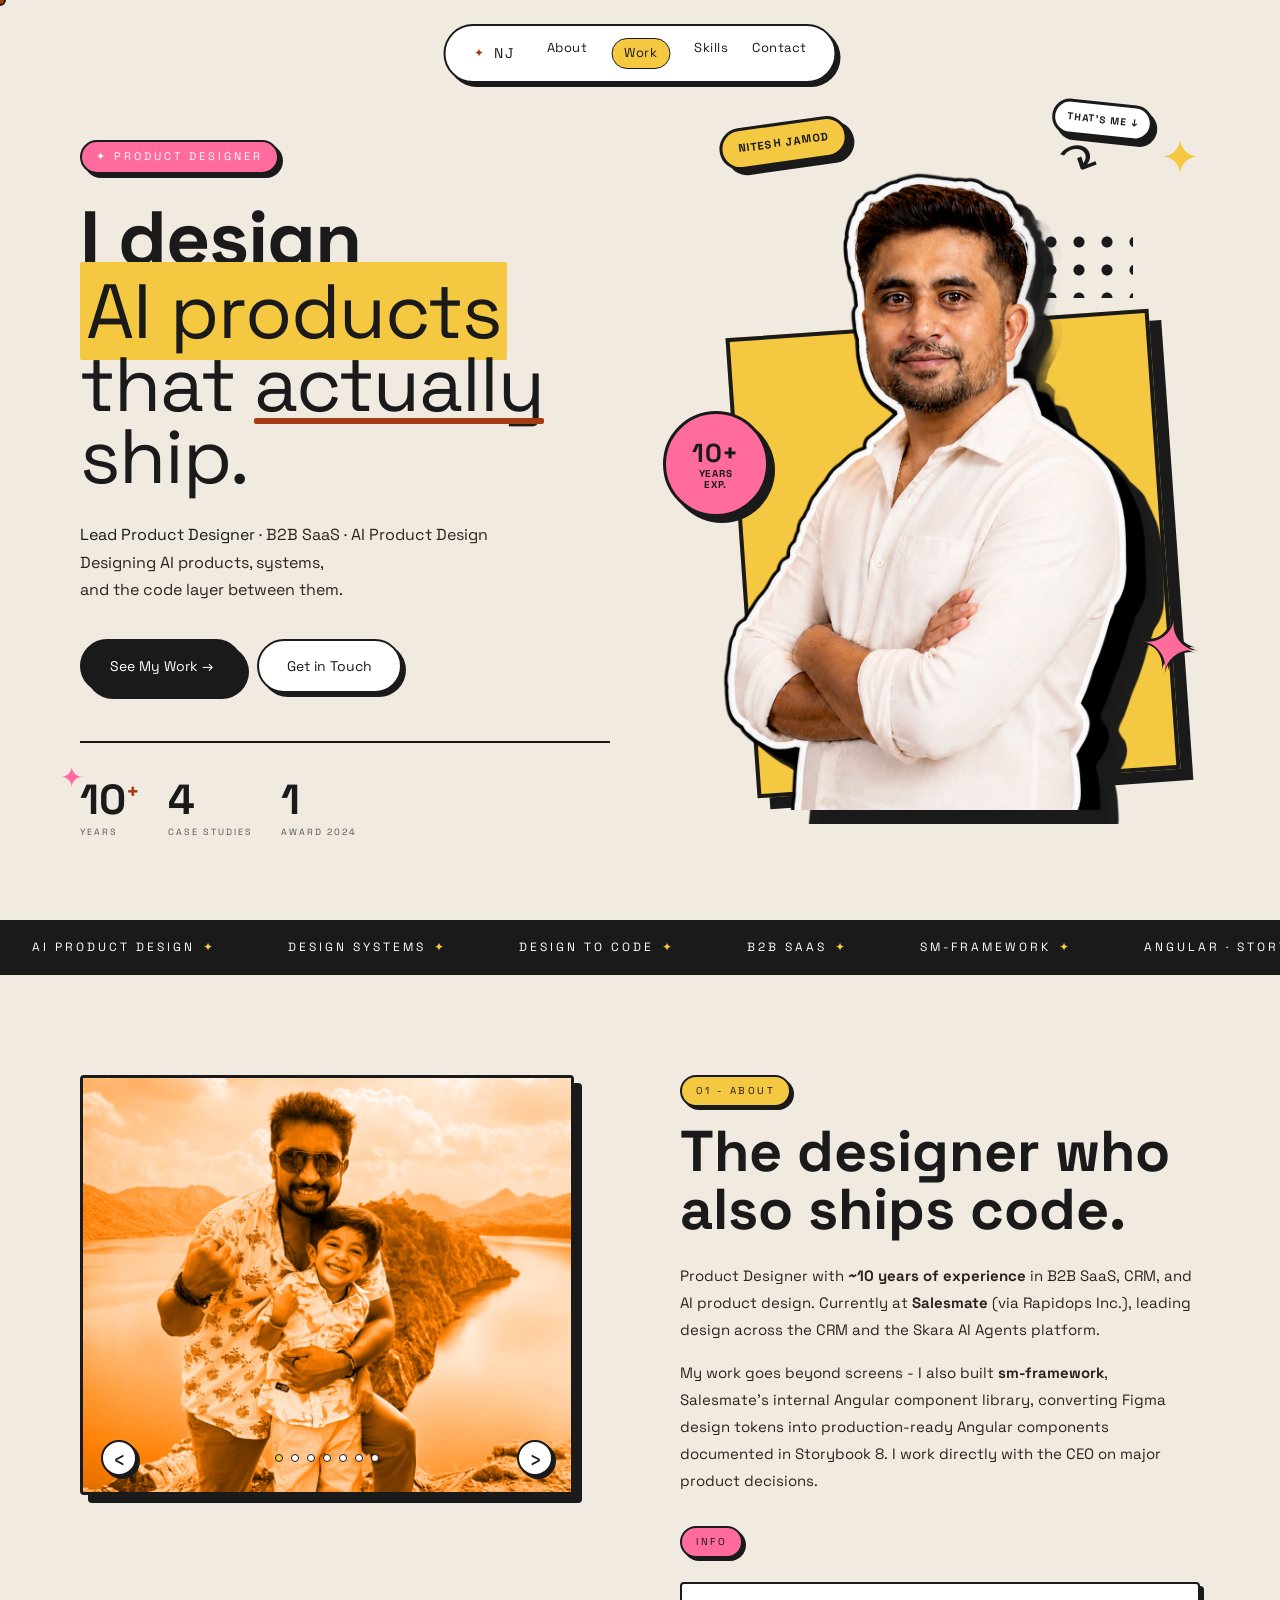
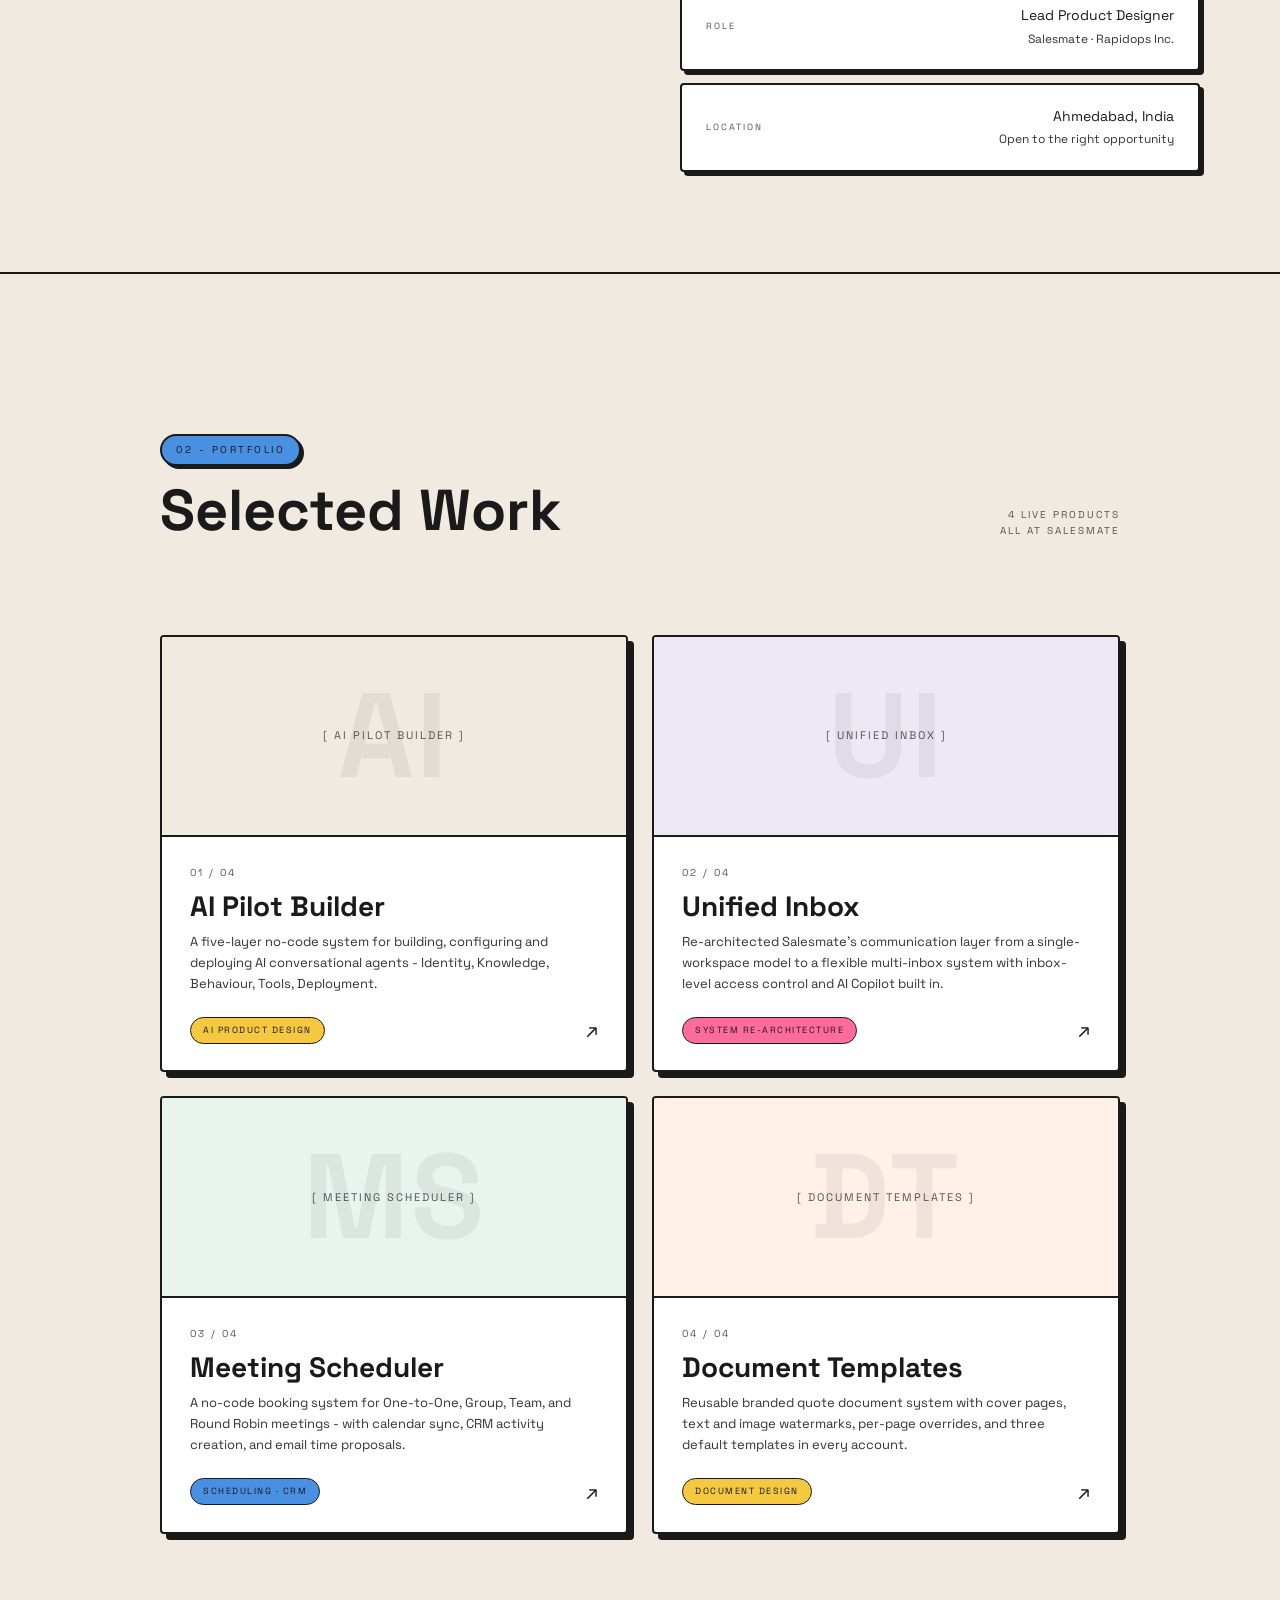
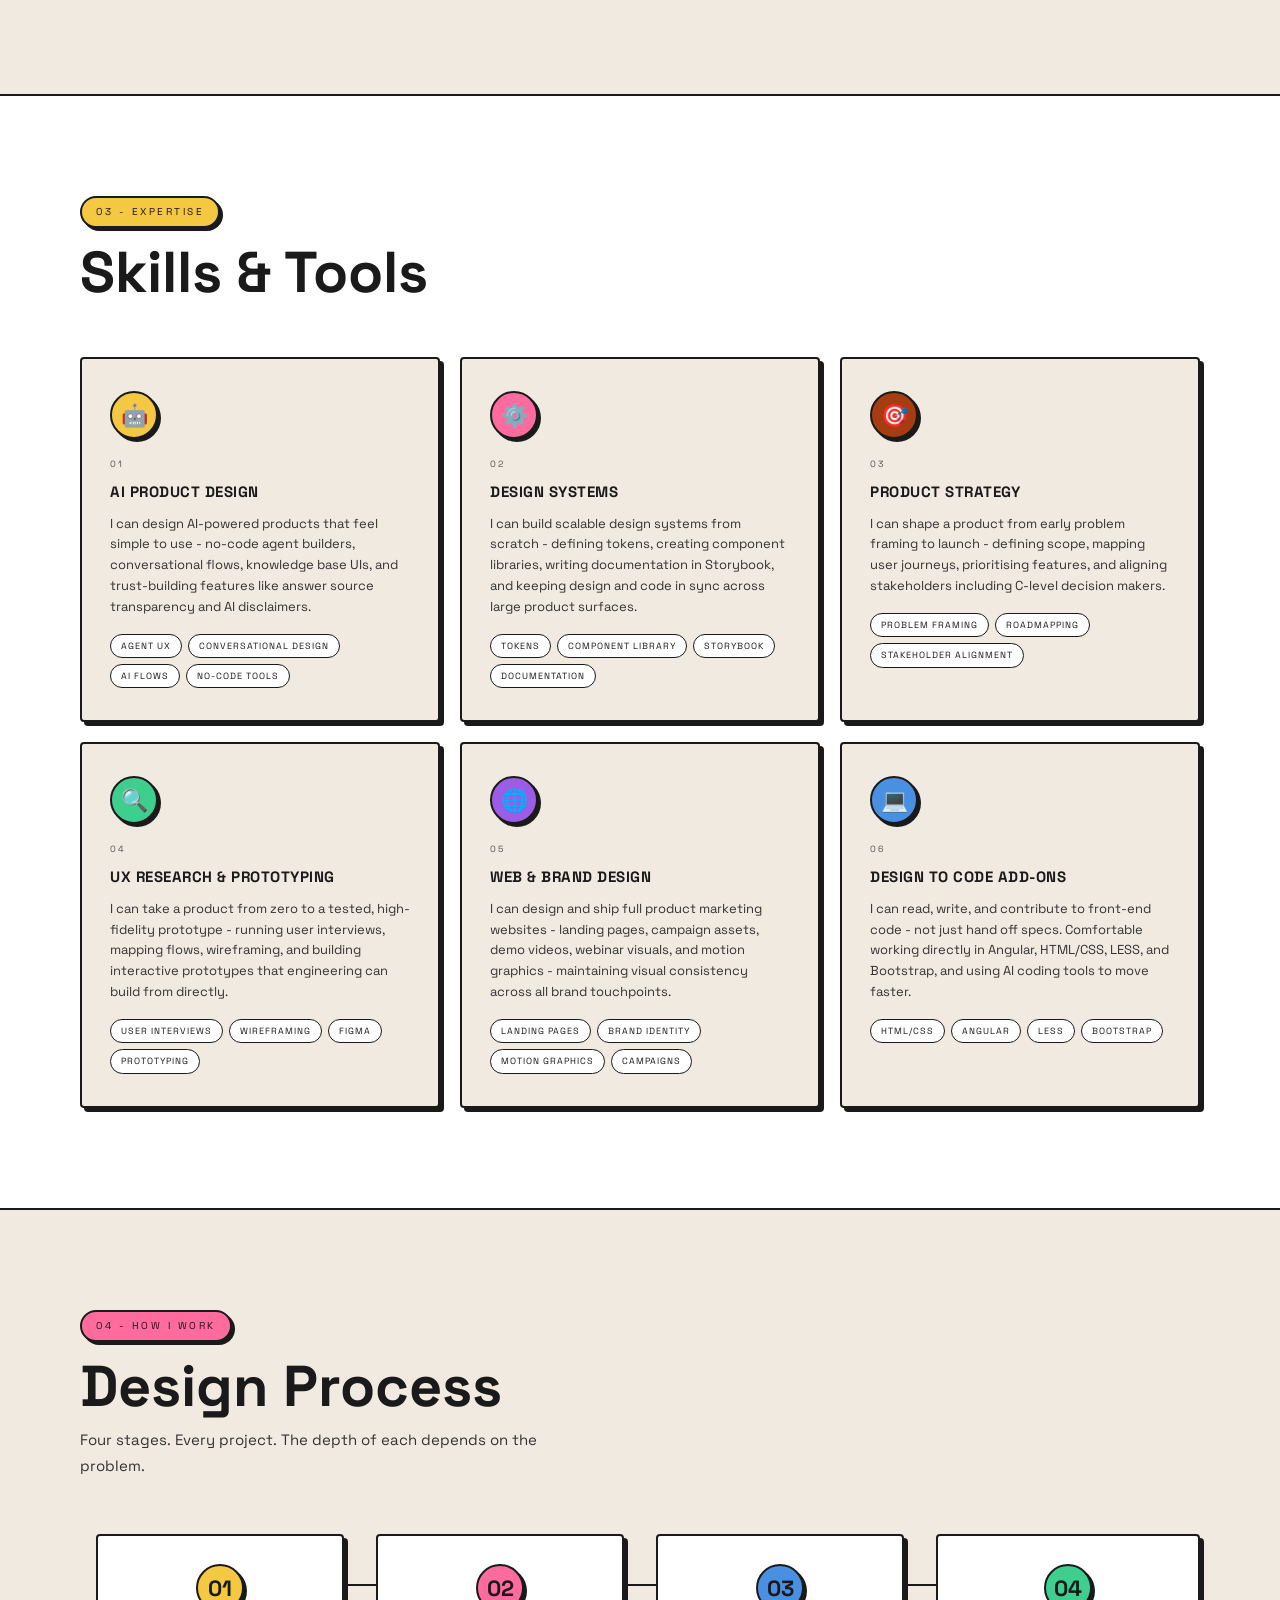
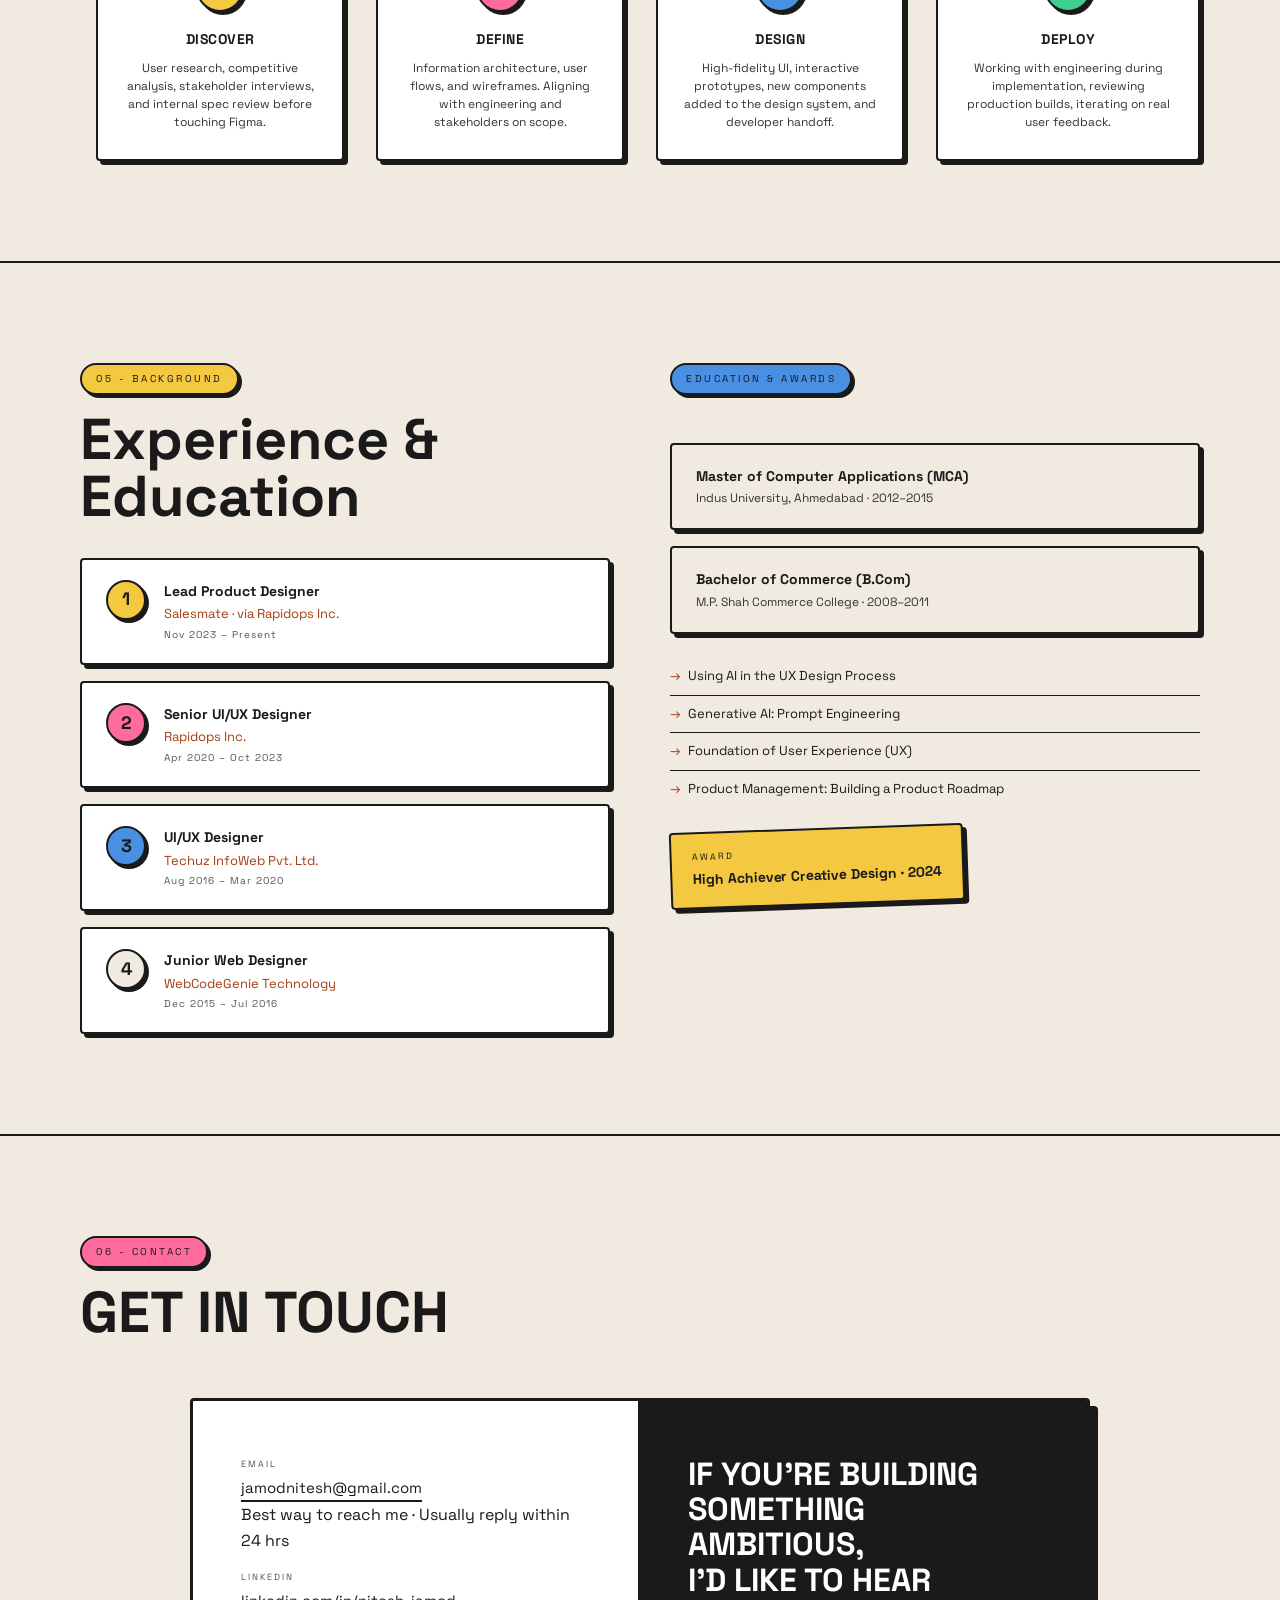
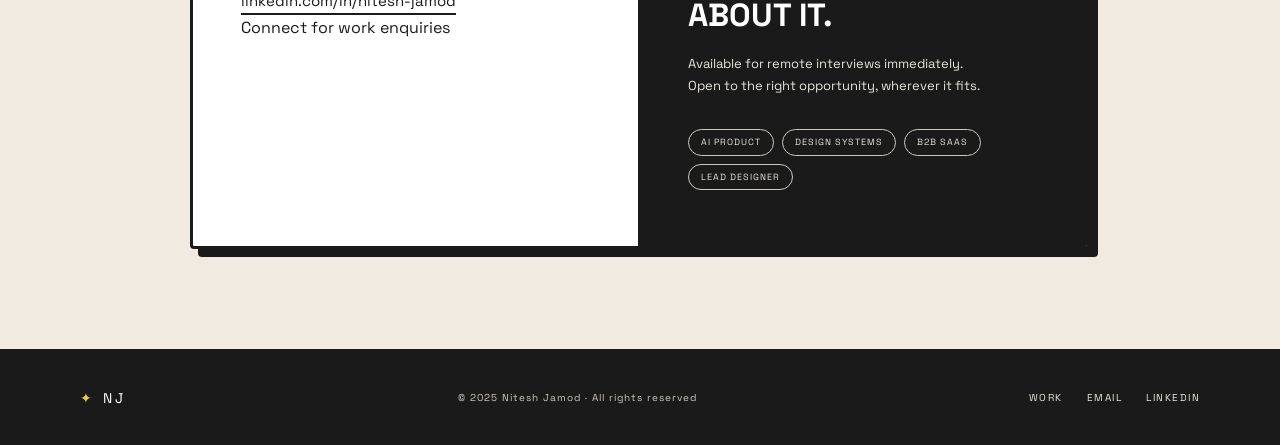
==== index.html @ 77bbd44d "Initial commit" ====
<!DOCTYPE html>
<html lang="en">
<head>
<meta charset="UTF-8">
<meta name="viewport" content="width=device-width, initial-scale=1.0">
<meta name="description" content="Nitesh Jamod — Lead Product Designer specialising in AI product design, design systems, and B2B SaaS. 10 years of experience. Based in Ahmedabad, open to Europe.">
<meta name="robots" content="index, follow">
<meta name="author" content="Nitesh Jamod">
<meta name="theme-color" content="#F0EAE0">

<meta property="og:title" content="Nitesh Jamod — Lead Product Designer">
<meta property="og:description" content="AI product design, design systems, and B2B SaaS. 10 years. Salesmate · Skara.">
<meta property="og:url" content="https://niteshjamod.com/">
<meta property="og:type" content="website">
<meta property="og:site_name" content="Nitesh Jamod Portfolio">
<meta property="og:locale" content="en_US">
<meta property="og:image" content="https://niteshjamod.com/assets/images/nitesh-jamod.jpg">
<meta property="og:image:width" content="1200">
<meta property="og:image:height" content="630">

<meta name="twitter:card" content="summary_large_image">
<meta name="twitter:title" content="Nitesh Jamod — Lead Product Designer">
<meta name="twitter:description" content="AI product design, design systems, B2B SaaS. Based in Ahmedabad.">
<meta name="twitter:image" content="https://niteshjamod.com/assets/images/nitesh-jamod.jpg">
<meta name="twitter:url" content="https://niteshjamod.com/">
<meta name="googlebot" content="index, follow, max-image-preview:large, max-snippet:-1, max-video-preview:-1">
<title>Nitesh Jamod — Lead Product Designer</title>
<link rel="icon" type="image/png" href="assets/images/NJ_fav_icon.png">
<link rel="canonical" href="https://niteshjamod.com/">
<link rel="preconnect" href="https://fonts.googleapis.com">
<link rel="preconnect" href="https://fonts.gstatic.com" crossorigin>
<link href="https://fonts.googleapis.com/css2?family=Space+Grotesk:wght@400;700&display=swap" rel="stylesheet">
<link rel="stylesheet" href="assets/css/styles.css">
</head>
<body>

<div class="cur" id="cur"></div>

<!-- NAV -->
<nav>
  <a href="#hero" class="nav-logo">NJ</a>
  <div class="nav-links">
    <a href="#about">About</a>
    <a href="#projects" class="active">Work</a>
    <a href="#skills">Skills</a>
    <a href="#contact">Contact</a>
  </div>
</nav>

<!-- HERO -->
<section id="hero">
  <div class="hero-deco-star s1">✦</div>
  <div class="hero-deco-star s2">✦</div>

  <div class="hero-left">
    <div class="hero-eyebrow">✦ Product Designer</div>
    <h1 class="hero-title">
      I design<br>
      <span class="line2">
        <span class="hl-yellow">AI products</span><br>
        that <span class="hl-under">actually</span><br>
        ship.
      </span>
    </h1>
    <p class="hero-body">
      <strong>Lead Product Designer</strong> · B2B SaaS · AI Product Design<br>
      Designing AI products, systems,<br>
      and the code layer between them.
    </p>
    <div class="hero-ctas">
      <a href="#projects" class="btn-primary">See My Work →</a>
      <a href="#contact" class="btn-secondary">Get in Touch</a>
    </div>
    <div class="hero-stats">
      <div class="hstat"><div class="hstat-n">10<sup>+</sup></div><div class="hstat-l">Years</div></div>
      <div class="hstat"><div class="hstat-n">4</div><div class="hstat-l">Case Studies</div></div>
      <div class="hstat"><div class="hstat-n">1</div><div class="hstat-l">Award 2024</div></div>
    </div>
  </div>

  <div class="hero-right">
    <div class="photo-wrap">
      <div class="photo-arrow-label">That's me ↓</div>
      <div class="photo-arrow">↷</div>
      <div class="photo-frame" id="photo-frame">
        <img src="assets/images/Nitesh_jamod_halfbody.png" alt="Nitesh Jamod" fetchpriority="high" decoding="async">
      </div>
      <div class="photo-tag">Nitesh Jamod</div>
      <div class="photo-badge"><strong>10+</strong>Years<br>Exp.</div>
    </div>
  </div>
</section>

<!-- TICKER -->
<div class="ticker">
  <div class="ticker-inner">
    <span class="ticker-item">AI PRODUCT DESIGN<span>✦</span></span>
    <span class="ticker-item">DESIGN SYSTEMS<span>✦</span></span>
    <span class="ticker-item">DESIGN TO CODE<span>✦</span></span>
    <span class="ticker-item">B2B SAAS<span>✦</span></span>
    <span class="ticker-item">SM-FRAMEWORK<span>✦</span></span>
    <span class="ticker-item">ANGULAR · STORYBOOK<span>✦</span></span>
    <span class="ticker-item">FIGMA<span>✦</span></span>
    <span class="ticker-item">10+ YEARS<span>✦</span></span>
    <span class="ticker-item">AI PRODUCT DESIGN<span>✦</span></span>
    <span class="ticker-item">DESIGN SYSTEMS<span>✦</span></span>
    <span class="ticker-item">DESIGN TO CODE<span>✦</span></span>
    <span class="ticker-item">B2B SAAS<span>✦</span></span>
    <span class="ticker-item">SM-FRAMEWORK<span>✦</span></span>
    <span class="ticker-item">ANGULAR · STORYBOOK<span>✦</span></span>
    <span class="ticker-item">FIGMA<span>✦</span></span>
    <span class="ticker-item">10+ YEARS<span>✦</span></span>
  </div>
</div>

<!-- ABOUT -->
<section id="about">
  <div class="about-photo-wrap about-carousel rv" aria-label="Nitesh Jamod photo carousel">
    <div class="about-carousel-track">
      <img src="assets/images/about-carousel/about-1.jpg" width="494" height="420" alt="Nitesh Jamod about image 1" class="about-carousel-slide is-active" fetchpriority="high" decoding="async">
      <img src="assets/images/about-carousel/about-2.jpg" width="494" height="420" alt="Nitesh Jamod about image 2" class="about-carousel-slide" loading="lazy" decoding="async">
      <img src="assets/images/about-carousel/about-3.jpg" width="494" height="420" alt="Nitesh Jamod about image 3" class="about-carousel-slide" loading="lazy" decoding="async">
      <img src="assets/images/about-carousel/about-4.jpg" width="494" height="420" alt="Nitesh Jamod about image 4" class="about-carousel-slide" loading="lazy" decoding="async">
      <img src="assets/images/about-carousel/about-5.jpg" width="494" height="420" alt="Nitesh Jamod about image 5" class="about-carousel-slide" loading="lazy" decoding="async">
      <img src="assets/images/about-carousel/about-6.jpg" width="494" height="420" alt="Nitesh Jamod about image 6" class="about-carousel-slide" loading="lazy" decoding="async">
      <img src="assets/images/about-carousel/about-7.jpg" width="494" height="420" alt="Nitesh Jamod about image 7" class="about-carousel-slide" loading="lazy" decoding="async">
    </div>
    <div class="about-carousel-controls" aria-label="Carousel controls">
      <button type="button" class="about-carousel-btn" data-about-carousel="prev" aria-label="Previous image">‹</button>
      <div class="about-carousel-dots" aria-label="Carousel pagination"></div>
      <button type="button" class="about-carousel-btn" data-about-carousel="next" aria-label="Next image">›</button>
    </div>
  </div>
  <div class="about-right rv d2">
    <span class="s-label yellow">01 - About</span>
    <h2 class="s-title" style="margin-bottom:24px">The designer who also ships code.</h2>
    <p style="font-size:15px;color:#2A2420;line-height:1.8;margin-bottom:16px">
      Product Designer with <strong>~10 years of experience</strong> in B2B SaaS, CRM, and AI product design. Currently at <strong>Salesmate</strong> (via Rapidops Inc.), leading design across the CRM and the Skara AI Agents platform.
    </p>
    <p style="font-size:15px;color:#2A2420;line-height:1.8;margin-bottom:32px">
      My work goes beyond screens - I also built <strong>sm-framework</strong>, Salesmate's internal Angular component library, converting Figma design tokens into production-ready Angular components documented in Storybook 8. I work directly with the CEO on major product decisions.
    </p>
    <span class="s-label pink" style="margin-bottom:24px">Info</span>
    <div style="display:flex;flex-direction:column;gap:12px">
      <div style="background:var(--white);border:2px solid var(--black);box-shadow:var(--shadow);padding:20px 24px;border-radius:4px;display:flex;justify-content:space-between;align-items:center;transition:transform .15s,box-shadow .15s" onmouseover="this.style.transform='translate(-2px,-2px)';this.style.boxShadow='6px 6px 0 #1A1A1A'" onmouseout="this.style.transform='';this.style.boxShadow='4px 4px 0 #1A1A1A'">
        <span style="font-family:'Space Grotesk', sans-serif;font-size:9px;letter-spacing:2px;text-transform:uppercase;color:#555">Role</span>
        <span style="font-size:14px;font-weight:400;text-align:right">Lead Product Designer<br><span style="font-weight:400;color:#333333;font-size:12px">Salesmate · Rapidops Inc.</span></span>
      </div>
      <div style="background:var(--white);border:2px solid var(--black);box-shadow:var(--shadow);padding:20px 24px;border-radius:4px;display:flex;justify-content:space-between;align-items:center;transition:transform .15s,box-shadow .15s" onmouseover="this.style.transform='translate(-2px,-2px)';this.style.boxShadow='6px 6px 0 #1A1A1A'" onmouseout="this.style.transform='';this.style.boxShadow='4px 4px 0 #1A1A1A'">
        <span style="font-family:'Space Grotesk', sans-serif;font-size:9px;letter-spacing:2px;text-transform:uppercase;color:#555">Location</span>
        <span style="font-size:14px;font-weight:400;text-align:right">Ahmedabad, India<br><span style="font-weight:400;color:#333333;font-size:12px">Open to the right opportunity</span></span>
      </div>
    </div>
  </div>
</section>

<!-- PROJECTS -->
<section id="projects" style="border-top:2px solid var(--black)">
  <div style="padding:80px 80px 48px;max-width:1300px;margin:0 auto">
    <div class="section-header rv">
      <div>
        <span class="s-label blue">02 - Portfolio</span>
        <h2 class="s-title">Selected Work</h2>
      </div>
      <p style="font-family:'Space Grotesk', sans-serif;font-size:10px;letter-spacing:2px;text-transform:uppercase;color:#555;text-align:right">4 live products<br>All at Salesmate</p>
    </div>
  </div>
  <div class="proj-grid" style="padding:0 80px 80px;max-width:1300px;margin:0 auto">

    <a href="work/ai-pilot.html" class="proj-card rv">
      <div class="proj-img">
        <div class="proj-img-bg">AI</div>
        <span>[ AI Pilot Builder ]</span>
      </div>
      <div class="proj-body">
        <div class="proj-num">01 / 04</div>
        <div class="proj-title">AI Pilot Builder</div>
        <div class="proj-desc">A five-layer no-code system for building, configuring and deploying AI conversational agents - Identity, Knowledge, Behaviour, Tools, Deployment.</div>
        <div class="proj-footer">
          <span class="proj-tag" style="background:var(--yellow)">AI Product Design</span>
          <span class="proj-arrow">↗</span>
        </div>
      </div>
    </a>

    <a href="work/unified-inbox.html" class="proj-card rv d1">
      <div class="proj-img" style="background:#EEE8F5">
        <div class="proj-img-bg">UI</div>
        <span>[ Unified Inbox ]</span>
      </div>
      <div class="proj-body">
        <div class="proj-num">02 / 04</div>
        <div class="proj-title">Unified Inbox</div>
        <div class="proj-desc">Re-architected Salesmate's communication layer from a single-workspace model to a flexible multi-inbox system with inbox-level access control and AI Copilot built in.</div>
        <div class="proj-footer">
          <span class="proj-tag" style="background:var(--pink);color:var(--black)">System Re-architecture</span>
          <span class="proj-arrow">↗</span>
        </div>
      </div>
    </a>

    <a href="work/meeting-scheduler.html" class="proj-card rv">
      <div class="proj-img" style="background:#E8F4EE">
        <div class="proj-img-bg">MS</div>
        <span>[ Meeting Scheduler ]</span>
      </div>
      <div class="proj-body">
        <div class="proj-num">03 / 04</div>
        <div class="proj-title">Meeting Scheduler</div>
        <div class="proj-desc">A no-code booking system for One-to-One, Group, Team, and Round Robin meetings - with calendar sync, CRM activity creation, and email time proposals.</div>
        <div class="proj-footer">
          <span class="proj-tag" style="background:var(--blue);color:var(--black)">Scheduling · CRM</span>
          <span class="proj-arrow">↗</span>
        </div>
      </div>
    </a>

    <a href="work/document-templates.html" class="proj-card rv d1">
      <div class="proj-img" style="background:#FFF0E8">
        <div class="proj-img-bg">DT</div>
        <span>[ Document Templates ]</span>
      </div>
      <div class="proj-body">
        <div class="proj-num">04 / 04</div>
        <div class="proj-title">Document Templates</div>
        <div class="proj-desc">Reusable branded quote document system with cover pages, text and image watermarks, per-page overrides, and three default templates in every account.</div>
        <div class="proj-footer">
          <span class="proj-tag" style="background:var(--yellow)">Document Design</span>
          <span class="proj-arrow">↗</span>
        </div>
      </div>
    </a>

  </div>
</section>

<!-- SKILLS -->
<section id="skills">
  <div class="skills-inner">
    <div class="rv"><span class="s-label yellow">03 - Expertise</span></div>
    <h2 class="s-title rv d1">Skills & Tools</h2>
    <div class="skills-grid">
      <div class="sk-card rv"><div class="sk-icon" style="background:var(--yellow)">🤖</div><div class="sk-num">01</div><div class="sk-title">AI Product Design</div><div class="sk-desc">I can design AI-powered products that feel simple to use - no-code agent builders, conversational flows, knowledge base UIs, and trust-building features like answer source transparency and AI disclaimers.</div><div class="sk-tags"><span class="sk-tag">Agent UX</span><span class="sk-tag">Conversational Design</span><span class="sk-tag">AI Flows</span><span class="sk-tag">No-code Tools</span></div></div>
      <div class="sk-card rv d1"><div class="sk-icon" style="background:var(--pink)">⚙️</div><div class="sk-num">02</div><div class="sk-title">Design Systems</div><div class="sk-desc">I can build scalable design systems from scratch - defining tokens, creating component libraries, writing documentation in Storybook, and keeping design and code in sync across large product surfaces.</div><div class="sk-tags"><span class="sk-tag">Tokens</span><span class="sk-tag">Component Library</span><span class="sk-tag">Storybook</span><span class="sk-tag">Documentation</span></div></div>
      <div class="sk-card rv d2"><div class="sk-icon" style="background:var(--orange)">🎯</div><div class="sk-num">03</div><div class="sk-title">Product Strategy</div><div class="sk-desc">I can shape a product from early problem framing to launch - defining scope, mapping user journeys, prioritising features, and aligning stakeholders including C-level decision makers.</div><div class="sk-tags"><span class="sk-tag">Problem Framing</span><span class="sk-tag">Roadmapping</span><span class="sk-tag">Stakeholder Alignment</span></div></div>
      <div class="sk-card rv"><div class="sk-icon" style="background:var(--green)">🔍</div><div class="sk-num">04</div><div class="sk-title">UX Research & Prototyping</div><div class="sk-desc">I can take a product from zero to a tested, high-fidelity prototype - running user interviews, mapping flows, wireframing, and building interactive prototypes that engineering can build from directly.</div><div class="sk-tags"><span class="sk-tag">User Interviews</span><span class="sk-tag">Wireframing</span><span class="sk-tag">Figma</span><span class="sk-tag">Prototyping</span></div></div>
      <div class="sk-card rv d1"><div class="sk-icon" style="background:var(--purple)">🌐</div><div class="sk-num">05</div><div class="sk-title">Web & Brand Design</div><div class="sk-desc">I can design and ship full product marketing websites - landing pages, campaign assets, demo videos, webinar visuals, and motion graphics - maintaining visual consistency across all brand touchpoints.</div><div class="sk-tags"><span class="sk-tag">Landing Pages</span><span class="sk-tag">Brand Identity</span><span class="sk-tag">Motion Graphics</span><span class="sk-tag">Campaigns</span></div></div>
      <div class="sk-card rv d2"><div class="sk-icon" style="background:var(--blue)">💻</div><div class="sk-num">06</div><div class="sk-title">Design to code add-ons</div><div class="sk-desc">I can read, write, and contribute to front-end code - not just hand off specs. Comfortable working directly in Angular, HTML/CSS, LESS, and Bootstrap, and using AI coding tools to move faster.</div><div class="sk-tags"><span class="sk-tag">HTML/CSS</span><span class="sk-tag">Angular</span><span class="sk-tag">LESS</span><span class="sk-tag">Bootstrap</span></div></div>
    </div>
  </div>
</section>

<!-- PROCESS -->
<section id="process">
  <div class="rv"><span class="s-label pink">04 - How I Work</span></div>
  <h2 class="s-title rv d1">Design Process</h2>
  <p class="s-sub rv d2">Four stages. Every project. The depth of each depends on the problem.</p>
  <div class="proc-steps">
    <div class="proc-connector"></div>
    <div class="proc-step rv">
      <div class="proc-card">
        <div class="proc-num-circle" style="background:var(--yellow)">01</div>
        <div class="proc-title">Discover</div>
        <div class="proc-desc">User research, competitive analysis, stakeholder interviews, and internal spec review before touching Figma.</div>
      </div>
    </div>
    <div class="proc-step rv d1">
      <div class="proc-card">
        <div class="proc-num-circle" style="background:var(--pink)">02</div>
        <div class="proc-title">Define</div>
        <div class="proc-desc">Information architecture, user flows, and wireframes. Aligning with engineering and stakeholders on scope.</div>
      </div>
    </div>
    <div class="proc-step rv d2">
      <div class="proc-card">
        <div class="proc-num-circle" style="background:var(--blue)">03</div>
        <div class="proc-title">Design</div>
        <div class="proc-desc">High-fidelity UI, interactive prototypes, new components added to the design system, and developer handoff.</div>
      </div>
    </div>
    <div class="proc-step rv d3">
      <div class="proc-card">
        <div class="proc-num-circle" style="background:var(--green)">04</div>
        <div class="proc-title">Deploy</div>
        <div class="proc-desc">Working with engineering during implementation, reviewing production builds, iterating on real user feedback.</div>
      </div>
    </div>
  </div>
</section>

<!-- BACKGROUND -->
<section id="background">
  <div class="bg-inner">
    <div class="rv">
      <span class="s-label yellow">05 - Background</span>
      <h2 class="s-title" style="margin-bottom:0">Experience & Education</h2>
      <div class="exp-items" style="margin-top:32px">
        <div class="exp-card rv"><div class="exp-badge" style="background:var(--yellow)">1</div><div><div class="exp-role">Lead Product Designer</div><div class="exp-co">Salesmate · via Rapidops Inc.</div><div class="exp-dt">Nov 2023 – Present</div></div></div>
        <div class="exp-card rv d1"><div class="exp-badge" style="background:var(--pink)">2</div><div><div class="exp-role">Senior UI/UX Designer</div><div class="exp-co">Rapidops Inc.</div><div class="exp-dt">Apr 2020 – Oct 2023</div></div></div>
        <div class="exp-card rv d2"><div class="exp-badge" style="background:var(--blue)">3</div><div><div class="exp-role">UI/UX Designer</div><div class="exp-co">Techuz InfoWeb Pvt. Ltd.</div><div class="exp-dt">Aug 2016 – Mar 2020</div></div></div>
        <div class="exp-card rv d3"><div class="exp-badge" style="background:var(--cream)">4</div><div><div class="exp-role">Junior Web Designer</div><div class="exp-co">WebCodeGenie Technology</div><div class="exp-dt">Dec 2015 – Jul 2016</div></div></div>
      </div>
    </div>
    <div class="rv d2">
      <span class="s-label blue">Education & Awards</span>
      <div class="edu-items">
        <div class="edu-card"><div class="edu-deg">Master of Computer Applications (MCA)</div><div class="edu-sch">Indus University, Ahmedabad · 2012–2015</div></div>
        <div class="edu-card"><div class="edu-deg">Bachelor of Commerce (B.Com)</div><div class="edu-sch">M.P. Shah Commerce College · 2008–2011</div></div>
      </div>
      <ul class="cert-list" style="margin-top:24px">
        <li>Using AI in the UX Design Process</li>
        <li>Generative AI: Prompt Engineering</li>
        <li>Foundation of User Experience (UX)</li>
        <li>Product Management: Building a Product Roadmap</li>
      </ul>
      <div class="award-sticky">
        <div class="aw-label">Award</div>
        <div class="aw-val">High Achiever Creative Design · 2024</div>
      </div>
    </div>
  </div>
</section>

<!-- CONTACT -->
<section id="contact" style="border-top:2px solid var(--black)">
  <div style="max-width:1140px;margin:0 auto">
    <div class="rv"><span class="s-label pink">06 - Contact</span></div>
    <h2 class="s-title rv d1">GET IN TOUCH</h2>
    <div class="contact-card rv d2">
      <div class="contact-left">
        <div class="contact-links">
          <div class="ci-row">
            <div class="ci-l">EMAIL</div>
            <a href="mailto:jamodnitesh@gmail.com" class="ci-v">jamodnitesh@gmail.com</a>
            <div class="ci-note">Best way to reach me · Usually reply within 24 hrs</div>
          </div>
          <div class="ci-row">
            <div class="ci-l">LINKEDIN</div>
            <a href="https://linkedin.com/in/nitesh-jamod" target="_blank" class="ci-v">linkedin.com/in/nitesh-jamod</a>
            <div class="ci-note">Connect for work enquiries</div>
          </div>
        </div>
      </div>
      <div class="contact-right">
        <div class="contact-big">IF YOU'RE BUILDING<br>SOMETHING AMBITIOUS,<br>I'D LIKE TO HEAR ABOUT IT.</div>
        <div class="contact-body">Available for remote interviews immediately.<br>Open to the right opportunity, wherever it fits.</div>
        <div class="contact-tags">
          <span class="contact-tag">AI PRODUCT</span>
          <span class="contact-tag">DESIGN SYSTEMS</span>
          <span class="contact-tag">B2B SAAS</span>
          <span class="contact-tag">LEAD DESIGNER</span>
        </div>
      </div>
    </div>
  </div>
</section>

<footer>
  <a href="#hero" class="f-logo">NJ</a>
  <div class="f-copy">© 2025 Nitesh Jamod · All rights reserved</div>
  <div class="f-links">
    <a href="#projects">Work</a>
    <a href="mailto:jamodnitesh@gmail.com">Email</a>
    <a href="https://linkedin.com/in/nitesh-jamod" target="_blank">LinkedIn</a>
  </div>
</footer>

<script src="assets/js/script.js"></script>
<script type="application/ld+json">
{
  "@context": "https://schema.org",
  "@type": "Person",
  "name": "Nitesh Jamod",
  "jobTitle": "Lead Product Designer",
  "url": "https://niteshjamod.com",
  "email": "jamodnitesh@gmail.com",
  "address": {
    "@type": "PostalAddress",
    "addressLocality": "Ahmedabad",
    "addressCountry": "IN"
  },
  "knowsAbout": [
    "AI Product Design",
    "Design Systems",
    "B2B SaaS",
    "UX Strategy",
    "Product Design"
  ],
  "sameAs": [
    "https://linkedin.com/in/nitesh-jamod"
  ]
}
</script>
<script type="application/ld+json">
{
  "@context": "https://schema.org",
  "@type": "WebSite",
  "name": "Nitesh Jamod Portfolio",
  "url": "https://niteshjamod.com/",
  "inLanguage": "en"
}
</script>
</body>
</html>
---- assets/css/styles.css ----
/* ── TOKENS ─────────────────────── */
:root {
  --cream:  #F0EAE0;
  --white:  #FFFFFF;
  --black:  #1A1A1A;
  --yellow: #F5C842;
  --pink:   #FF6B9D;
  --blue:   #4A90E2;
  --orange: #A63D12;
  --green:  #3ECF8E;
  --purple: #9B5DE5;
  --shadow: 4px 4px 0px var(--black);
  --shadow-lg: 6px 6px 0px var(--black);
  --shadow-xl: 8px 8px 0px var(--black);
  --border: 2px solid var(--black);
  --radius: 4px;
}
*,*::before,*::after { box-sizing:border-box; margin:0; padding:0; }
html { scroll-behavior:smooth; }
body {
  background: var(--cream);
  color: var(--black);
  font-family: 'Space Grotesk', sans-serif;
  font-weight: 400;
  line-height: 1.6;
  overflow-x: hidden;
  cursor: none;
}

body:not([class]) section {
  scroll-margin-top:110px;
}

img.img-fluid {
  display: block;
  width: 100%;
}

body.page-ai-pilot-case-study-final,
body.page-document-templates-case-study,
body.page-meeting-scheduler-case-study,
body.page-unified-inbox-v2 {
  cursor: auto;
}

/* ── CURSOR ─────────────────────── */
.cur { position:fixed; z-index:9999; pointer-events:none; width:12px; height:12px; background:var(--orange); border:2px solid var(--black); border-radius:50%; transform:translate(-50%,-50%); transition:width .15s, height .15s, background .15s; }
.cur.big { width:40px; height:40px; background:rgba(232,98,42,.15); }
.cur-trail { position:fixed; z-index:9998; pointer-events:none; width:6px; height:6px; background:var(--yellow); border-radius:50%; transform:translate(-50%,-50%); opacity:.6; }

/* ── NAV ─────────────────────────── */
nav {
  position:fixed; top:24px; left:50%; transform:translateX(-50%);
  z-index:200;
  display:flex; align-items:center; gap:32px;
  background:var(--white); border:var(--border);
  box-shadow:var(--shadow);
  padding:12px 28px; border-radius:99px;
  white-space:nowrap;
}
.nav-logo { font-family:'Space Grotesk', sans-serif; font-weight:400; font-size:14px; letter-spacing:2px; color:var(--black); text-decoration:none; display:flex; align-items:center; gap:8px; }
.nav-logo::before { content:'✦'; color:var(--orange); font-size:12px; }
.nav-links { display:flex; gap:24px; }
.nav-links a { font-size:13px; font-weight:400; color:var(--black); text-decoration:none; letter-spacing:.5px; transition:color .15s; }
.nav-links a:hover { color:var(--orange); }
.nav-links a.active { background:var(--yellow); padding:4px 12px; border-radius:99px; border:1.5px solid var(--black); }
.nav-hire { font-size:13px; font-weight:400; background:var(--black); color:var(--white); padding:8px 20px; border-radius:99px; text-decoration:none; border:2px solid var(--black); transition:transform .15s, box-shadow .15s; box-shadow:var(--shadow); }
.nav-hire:hover { transform:translate(-2px,-2px); box-shadow:var(--shadow-lg); }
.nav-hire:active { transform:translate(2px,2px); box-shadow:none; }

/* ── HERO ─────────────────────────── */
#hero {
  min-height:100vh; padding:140px 80px 80px;
  display:grid; grid-template-columns:1fr 1fr;
  gap:60px; align-items:center;
  position:relative;
}
.hero-deco-star { position:absolute; font-size:48px; color:var(--yellow); animation:spin 8s linear infinite; }
.hero-deco-star.s1 { top:120px; right:80px; }
.hero-deco-star.s2 { bottom:120px; left:60px; font-size:28px; color:var(--pink); animation-direction:reverse; }

.hero-eyebrow {
  display:inline-flex; align-items:center; gap:8px;
  font-family:'Space Grotesk', sans-serif; font-size:11px;
  letter-spacing:3px; text-transform:uppercase;
  background:var(--pink); color:var(--white);
  padding:6px 14px; border-radius:99px;
  border:2px solid var(--black); box-shadow:var(--shadow);
  margin-bottom:28px;
}
.hero-title {
  font-family:'Space Grotesk', sans-serif;
  font-size:clamp(52px,6vw,88px);
  font-weight:700; font-style:italic;
  line-height:.95; letter-spacing:-1px;
  margin-bottom:28px;
}
.hero-title .line2 { display:block; }
.hero-title .hl-yellow { background:var(--yellow); padding:0 6px; display:inline; border-radius:2px; }
.hero-title .hl-under {
  position:relative; display:inline-block;
  text-decoration:none;
}
.hero-title .hl-under::after {
  content:'';
  position:absolute; bottom:-4px; left:0; right:0;
  height:6px; background:var(--orange);
  border-radius:2px;
}
.hero-body { font-size:16px; color:#2A2420; max-width:440px; line-height:1.7; margin-bottom:36px; }
.hero-body strong { color:var(--black); font-weight:400; }
.hero-ctas { display:flex; gap:14px; align-items:center; flex-wrap:wrap; }
.btn-primary {
  font-size:14px; font-weight:400;
  background:var(--black); color:var(--white);
  padding:14px 28px; border-radius:99px;
  border:2px solid var(--black); text-decoration:none;
  box-shadow:var(--shadow-lg);
  transition:transform .15s, box-shadow .15s;
  display:inline-flex; align-items:center; gap:8px;
}
.btn-primary:hover { transform:translate(-2px,-2px); box-shadow:var(--shadow-xl); }
.btn-primary:active { transform:translate(2px,2px); box-shadow:none; }
.btn-secondary {
  font-size:14px; font-weight:400;
  background:var(--white); color:var(--black);
  padding:14px 28px; border-radius:99px;
  border:2px solid var(--black); text-decoration:none;
  box-shadow:var(--shadow);
  transition:transform .15s, box-shadow .15s;
}
.btn-secondary:hover { transform:translate(-2px,-2px); box-shadow:var(--shadow-lg); }
.btn-secondary:active { transform:translate(2px,2px); box-shadow:none; }
.hero-stats { display:flex; gap:28px; margin-top:48px; padding-top:36px; border-top:2px solid var(--black); }
.hstat-n { font-family:'Space Grotesk', sans-serif; font-size:42px; font-weight:700; line-height:1; }
.hstat-n sup { font-size:22px; color:var(--orange); }
.hstat-l { font-family:'Space Grotesk', sans-serif; font-size:9px; letter-spacing:2px; text-transform:uppercase; color:#555; margin-top:4px; }

/* ── PHOTO FRAME ─────────────────── */
.hero-right { position:relative; display:flex; justify-content:center; align-items:center; }
.photo-wrap {
  position:relative;
  width:clamp(390px, 36vw, 550px);
  height:clamp(540px, 50vw, 720px);
  padding:0;
  isolation:isolate;
  animation:float 4s ease-in-out infinite;
}
.photo-wrap::before {
  content:'';
  position:absolute;
  left:8%;
  right:0;
  bottom:4%;
  height:72%;
  background:var(--yellow);
  border:4px solid var(--black);
  box-shadow:12px 12px 0 var(--black);
  transform:rotate(-4deg);
  z-index:-2;
}
.photo-wrap::after {
  content:'✦';
  position:absolute;
  right:-34px;
  bottom:20%;
  color:var(--pink);
  font-size:70px;
  line-height:1;
  text-shadow:
    3px 0 0 var(--black),
    -3px 0 0 var(--black),
    0 3px 0 var(--black),
    0 -3px 0 var(--black);
  transform:rotate(10deg);
  z-index:3;
}
.photo-frame {
  width:100%;
  height:100%;
  border:0;
  background:transparent;
  padding:0;
  overflow:visible;
  position:relative;
  transition:transform .2s ease;
  z-index:1;
}
.photo-frame::before {
  content:'';
  position:absolute;
  top:58px;
  right:32px;
  width:96px;
  height:70px;
  background-image:radial-gradient(var(--black) 5px, transparent 6px);
  background-size:28px 28px;
  z-index:-1;
}
.photo-frame::after { display:none; }
.photo-frame img {
  width:100%;
  height:100%;
  object-fit:contain;
  object-position:center bottom;
  display:block;
  border:0;
  background:transparent;
  filter:drop-shadow(18px 14px 0 var(--black));
  position:relative;
  z-index:1;
}
.photo-frame:hover { transform:translate(-2px,-2px); }
.photo-tag {
  position:absolute;
  top:-48px;
  left:14px;
  background:var(--yellow);
  border:3px solid var(--black);
  box-shadow:6px 6px 0 var(--black);
  padding:9px 16px;
  border-radius:999px;
  transform:rotate(-8deg);
  font-family:'Space Grotesk', sans-serif;
  font-size:11px;
  font-weight:700;
  letter-spacing:1.2px;
  text-transform:uppercase;
  white-space:nowrap;
}
.photo-badge {
  position:absolute;
  top:46%;
  left:-42px;
  background:var(--pink);
  border:3px solid var(--black);
  box-shadow:6px 6px 0 var(--black);
  width:106px;
  height:106px;
  border-radius:50%;
  display:flex;
  flex-direction:column;
  align-items:center;
  justify-content:center;
  transform:translateY(-50%);
  font-family:'Space Grotesk', sans-serif;
  font-size:10px;
  text-transform:uppercase;
  letter-spacing:.8px;
  color:var(--black);
  font-weight:700;
  line-height:1.1;
  text-align:center;
  z-index:4;
}
.photo-badge strong { font-size:26px; font-family:'Space Grotesk', sans-serif; display:block; }
.photo-arrow {
  position:absolute;
  top:-48px;
  right:72px;
  font-size:48px;
  color:var(--black);
  transform:rotate(18deg);
  font-family:'Space Grotesk', sans-serif; font-style:italic;
}
.photo-arrow-label {
  position:absolute;
  top:-68px;
  right:12px;
  background:var(--white);
  border:3px solid var(--black);
  box-shadow:5px 5px 0 var(--black);
  border-radius:999px;
  padding:7px 12px;
  font-family:'Space Grotesk', sans-serif;
  font-size:10px;
  letter-spacing:1px;
  text-transform:uppercase;
  font-weight:700;
  color:var(--black);
  transform:rotate(6deg);
  white-space:nowrap;
}

/* ── TICKER ──────────────────────── */
.ticker {
  background:var(--black); color:var(--white);
  padding:16px 0; overflow:hidden;
  border-top:2px solid var(--black);
  border-bottom:2px solid var(--black);
}
.ticker-inner { display:flex; gap:0; animation:ticker 25s linear infinite; width:max-content; }
.ticker-item { white-space:nowrap; padding:0 32px; font-family:'Space Grotesk', sans-serif; font-size:12px; letter-spacing:3px; text-transform:uppercase; }
.ticker-item span { color:var(--yellow); margin:0 8px; }

/* ── ABOUT ───────────────────────── */
#about { padding:100px 80px; max-width:1300px; margin:0 auto; display:grid; grid-template-columns:1fr 1fr; gap:80px; align-items:start; }
.about-photo-wrap {
  position:relative;
  width:min(100%, 494px);
  max-width:494px;
  aspect-ratio:494 / 420;
  overflow:hidden;
  background:var(--white);
  border:3px solid var(--black);
  box-shadow:var(--shadow-xl);
  border-radius:var(--radius);
  transform:rotate(-1deg);
}
.about-carousel-track { position:absolute; inset:0; }
.about-carousel-slide {
  position:absolute;
  inset:0;
  width:100%;
  height:100%;
  object-fit:cover;
  opacity:0;
  transition:opacity .75s ease-in-out;
}
.about-carousel-slide.is-active { opacity:1; }
.about-carousel-controls {
  position:absolute;
  left:18px;
  right:18px;
  bottom:16px;
  z-index:3;
  display:flex;
  align-items:center;
  justify-content:space-between;
  gap:14px;
}
.about-carousel-btn {
  width:36px;
  height:36px;
  border:2px solid var(--black);
  border-radius:50%;
  background:var(--white);
  color:var(--black);
  box-shadow:3px 3px 0 var(--black);
  font-size:24px;
  line-height:1;
  display:grid;
  place-items:center;
  cursor:pointer;
  transition:transform .15s, box-shadow .15s;
}
.about-carousel-btn:hover { transform:translate(-1px,-1px); box-shadow:4px 4px 0 var(--black); }
.about-carousel-dots { display:flex; align-items:center; justify-content:center; gap:8px; }
.about-carousel-dot {
  width:8px;
  height:8px;
  border:1.5px solid var(--black);
  border-radius:50%;
  background:var(--white);
  padding:0;
  cursor:pointer;
}
.about-carousel-dot.is-active { background:var(--yellow); }

/* ── PROJECTS ────────────────────── */
#projects { padding:80px; }
.section-header { display:flex; justify-content:space-between; align-items:flex-end; margin-bottom:48px; }
.proj-grid { display:grid; grid-template-columns:1fr 1fr; gap:24px; max-width:1140px; margin:0 auto; }
.proj-card {
  background:var(--white); border:2px solid var(--black);
  box-shadow:var(--shadow-lg); border-radius:var(--radius);
  text-decoration:none; color:var(--black);
  overflow:hidden; transition:transform .2s, box-shadow .2s;
  display:block;
}
.proj-card:hover { transform:translate(-3px,-3px); box-shadow:8px 8px 0px var(--black); }
.proj-card:active { transform:translate(2px,2px); box-shadow:none; }
.proj-img {
  height:200px; background:var(--cream);
  border-bottom:2px solid var(--black);
  display:flex; align-items:center; justify-content:center;
  font-family:'Space Grotesk', sans-serif; font-size:11px;
  letter-spacing:2px; text-transform:uppercase; color:#555;
  position:relative; overflow:hidden;
}
.proj-img-bg { position:absolute; inset:0; opacity:.06; font-family:'Space Grotesk', sans-serif; font-size:120px; font-weight:700; display:flex; align-items:center; justify-content:center; color:var(--black); }
.proj-body { padding:28px 28px 24px; }
.proj-num { font-family:'Space Grotesk', sans-serif; font-size:10px; letter-spacing:2px; color:#555; margin-bottom:10px; }
.proj-title { font-family:'Space Grotesk', sans-serif; font-size:28px; font-weight:700; font-style:italic; line-height:1.1; margin-bottom:10px; }
.proj-desc { font-size:13px; color:#333333; line-height:1.6; margin-bottom:20px; }
.proj-footer { display:flex; justify-content:space-between; align-items:center; }
.proj-tag { font-family:'Space Grotesk', sans-serif; font-size:9px; letter-spacing:1.5px; text-transform:uppercase; padding:5px 12px; border-radius:99px; border:1.5px solid var(--black); font-weight:400; }
.proj-arrow { font-size:20px; color:var(--black); transition:transform .2s; }
.proj-card:hover .proj-arrow { transform:translate(3px,-3px); }

/* ── SKILLS ─────────────────────── */
#skills { padding:100px 80px; background:var(--white); border-top:2px solid var(--black); border-bottom:2px solid var(--black); }
.skills-inner { max-width:1140px; margin:0 auto; }
.skills-grid { display:grid; grid-template-columns:repeat(3,1fr); gap:20px; margin-top:56px; }
.sk-card {
  background:var(--cream); border:2px solid var(--black);
  box-shadow:var(--shadow); border-radius:var(--radius);
  padding:32px 28px; transition:transform .2s, box-shadow .2s;
}
.sk-card:hover { transform:translate(-2px,-2px); box-shadow:var(--shadow-lg); }
.sk-icon { width:48px; height:48px; border-radius:50%; border:2px solid var(--black); display:flex; align-items:center; justify-content:center; font-size:22px; margin-bottom:18px; box-shadow:3px 3px 0px var(--black); }
.sk-num { font-family:'Space Grotesk', sans-serif; font-size:9px; letter-spacing:2px; color:#555; margin-bottom:8px; }
.sk-title { font-family:'Space Grotesk', sans-serif; font-size:15px; font-weight:700; text-transform:uppercase; letter-spacing:.5px; margin-bottom:10px; }
.sk-desc { font-size:13px; color:#333333; line-height:1.6; margin-bottom:16px; }
.sk-tags { display:flex; flex-wrap:wrap; gap:6px; }
.sk-tag { font-family:'Space Grotesk', sans-serif; font-size:9px; letter-spacing:1px; text-transform:uppercase; padding:4px 10px; border:1.5px solid var(--black); border-radius:99px; background:var(--white); }

/* ── PROCESS ─────────────────────── */
#process { padding:100px 80px; max-width:1300px; margin:0 auto; }
.proc-steps { display:grid; grid-template-columns:repeat(4,1fr); gap:0; margin-top:56px; position:relative; }
.proc-connector { position:absolute; top:50px; left:12.5%; right:12.5%; height:2px; background:var(--black); z-index:0; }
.proc-step { padding:0 16px; position:relative; z-index:1; }
.proc-step:first-child { padding-left:0; }
.proc-step:last-child { padding-right:0; }
.proc-card {
  background:var(--white); border:2px solid var(--black);
  box-shadow:var(--shadow); border-radius:var(--radius);
  padding:28px 24px; transition:transform .2s, box-shadow .2s;
  text-align:center;
}
.proc-card:hover { transform:translate(-2px,-2px); box-shadow:var(--shadow-lg); }
.proc-num-circle {
  width:48px; height:48px; border-radius:50%;
  border:2px solid var(--black); display:flex; align-items:center;
  justify-content:center; margin:0 auto 16px;
  font-family:'Space Grotesk', sans-serif; font-size:22px; font-weight:700;
  box-shadow:3px 3px 0px var(--black);
}
.proc-title { font-size:14px; font-weight:700; text-transform:uppercase; letter-spacing:.5px; margin-bottom:8px; }
.proc-desc { font-size:12px; color:#333333; line-height:1.5; }

/* ── EXPERIENCE ──────────────────── */
#background { padding:100px 80px; border-top:2px solid var(--black); }
.bg-inner { max-width:1140px; margin:0 auto; display:grid; grid-template-columns:1fr 1fr; gap:60px; }
.exp-items { display:flex; flex-direction:column; gap:16px; margin-top:32px; }
.exp-card {
  background:var(--white); border:2px solid var(--black);
  box-shadow:var(--shadow); border-radius:var(--radius);
  padding:20px 24px; display:flex; gap:18px; align-items:flex-start;
  transition:transform .15s, box-shadow .15s;
}
.exp-card:hover { transform:translate(-2px,-2px); box-shadow:var(--shadow-lg); }
.exp-badge { width:40px; height:40px; border-radius:50%; border:2px solid var(--black); flex-shrink:0; display:flex; align-items:center; justify-content:center; font-family:'Space Grotesk', sans-serif; font-weight:700; font-size:18px; box-shadow:3px 3px 0 var(--black); }
.exp-role { font-size:14px; font-weight:400; margin-bottom:2px; }
.exp-co { font-size:13px; color:var(--orange); margin-bottom:2px; }
.exp-dt { font-family:'Space Grotesk', sans-serif; font-size:10px; letter-spacing:1px; color:#555; }

.edu-items { margin-top:32px; display:flex; flex-direction:column; gap:16px; }
.edu-card { background:var(--cream); border:2px solid var(--black); box-shadow:var(--shadow); border-radius:var(--radius); padding:20px 24px; }
.edu-deg { font-size:14px; font-weight:400; margin-bottom:2px; }
.edu-sch { font-size:12px; color:#333333; }
.cert-list { list-style:none; margin-top:20px; }
.cert-list li { font-size:13px; padding:8px 0; border-bottom:1.5px solid var(--black); display:flex; gap:8px; align-items:flex-start; }
.cert-list li:last-child { border-bottom:none; }
.cert-list li::before { content:'→'; color:var(--orange); flex-shrink:0; font-weight:400; }
.award-sticky {
  background:var(--yellow); border:2px solid var(--black);
  box-shadow:var(--shadow); padding:16px 20px;
  border-radius:4px; transform:rotate(-2deg);
  margin-top:20px; display:inline-block;
}
.award-sticky .aw-label { font-family:'Space Grotesk', sans-serif; font-size:9px; letter-spacing:2px; text-transform:uppercase; margin-bottom:4px; }
.award-sticky .aw-val { font-size:14px; font-weight:700; }

/* ── CONTACT ─────────────────────── */
#contact { padding:100px 80px; }
.contact-card {
  max-width:900px; margin:56px auto 0;
  background:var(--white); border:3px solid var(--black);
  box-shadow:var(--shadow-xl); border-radius:var(--radius);
  display:grid; grid-template-columns:1fr 1fr; overflow:hidden;
}
.contact-left { padding:56px 48px; border-right:2px solid var(--black); }
.contact-heading { font-family:'Space Grotesk', sans-serif; font-size:clamp(28px,3vw,42px); font-weight:700; font-style:italic; line-height:1.1; margin-bottom:16px; }
.contact-sub { font-size:14px; color:#333333; line-height:1.7; margin-bottom:32px; }
.contact-links { display:flex; flex-direction:column; gap:16px; }
.ci-l { font-family:'Space Grotesk', sans-serif; font-size:9px; letter-spacing:2px; text-transform:uppercase; color:#555; margin-bottom:4px; }
.ci-v { font-size:15px; font-weight:400; color:var(--black); text-decoration:none; border-bottom:2px solid var(--black); display:inline-block; transition:color .15s; }
.ci-v:hover { color:var(--orange); }
.contact-right { padding:56px 48px; background:var(--black); }
.contact-big { font-family:'Space Grotesk', sans-serif; font-size:clamp(24px,2.5vw,36px); font-weight:700; font-style:italic; color:var(--white); line-height:1.1; margin-bottom:20px; }
.contact-big .hl { color:var(--yellow); }
.contact-body { font-size:13px; color:#E8E4DC; line-height:1.7; margin-bottom:32px; }
.contact-tags { display:flex; flex-wrap:wrap; gap:8px; }
.contact-tag { font-family:'Space Grotesk', sans-serif; font-size:9px; letter-spacing:1px; text-transform:uppercase; border:1.5px solid #CFC9BE; padding:5px 12px; border-radius:99px; color:#E8E4DC; }

/* ── FOOTER ──────────────────────── */
footer { background:var(--black); padding:36px 80px; display:flex; justify-content:space-between; align-items:center; border-top:2px solid var(--black); }
.f-logo { font-family:'Space Grotesk', sans-serif; font-size:14px; letter-spacing:3px; color:var(--white); text-decoration:none; display:flex; align-items:center; gap:8px; font-weight:400; }
.f-logo::before { content:'✦'; color:var(--yellow); }
.f-copy { font-family:'Space Grotesk', sans-serif; font-size:10px; color:#CFC9BE; letter-spacing:1px; }
.f-links { display:flex; gap:24px; }
.f-links a { font-family:'Space Grotesk', sans-serif; font-size:10px; letter-spacing:1.5px; text-transform:uppercase; color:#E8E4DC; text-decoration:none; transition:color .15s; }
.f-links a:hover { color:var(--yellow); }

/* ── SECTION LABEL ───────────────── */
.s-label { display:inline-flex; align-items:center; font-family:'Space Grotesk', sans-serif; font-size:10px; letter-spacing:2.5px; text-transform:uppercase; font-weight:400; padding:6px 14px; border-radius:99px; border:2px solid var(--black); box-shadow:3px 3px 0 var(--black); margin-bottom:16px; }
.s-label.yellow { background:var(--yellow); }
.s-label.pink { background:var(--pink); color:var(--black); }
.s-label.blue { background:var(--blue); color:var(--black); }
.s-title { font-family:'Space Grotesk', sans-serif; font-size:clamp(36px,4.5vw,64px); font-weight:700; font-style:italic; line-height:1; }
.s-sub { font-size:15px; color:#333333; max-width:520px; line-height:1.7; margin-top:12px; }

/* ── ANIMATIONS ───────────────────── */
@keyframes float { 0%,100%{transform:translateY(0)} 50%{transform:translateY(-10px)} }
@keyframes spin { to{transform:rotate(360deg)} }
@keyframes ticker { from{transform:translateX(0)} to{transform:translateX(-50%)} }
@keyframes stampIn { 0%{opacity:0;transform:scale(1.08) rotate(-1deg)} 60%{transform:scale(.97) rotate(.3deg)} 100%{opacity:1;transform:scale(1) rotate(0deg)} }
@keyframes slideUp { from{opacity:0;transform:translateY(32px)} to{opacity:1;transform:translateY(0)} }
@keyframes wobble { 0%,100%{transform:rotate(2deg)} 25%{transform:rotate(3.5deg)} 75%{transform:rotate(.5deg)} }

.rv { opacity:0; transform:translateY(24px); transition:opacity .6s cubic-bezier(.34,1.56,.64,1), transform .6s cubic-bezier(.34,1.56,.64,1); }
.rv.in { opacity:1; transform:translateY(0); }
.rv.d1{transition-delay:.1s}.rv.d2{transition-delay:.2s}.rv.d3{transition-delay:.3s}.rv.d4{transition-delay:.4s}

/* ── RESPONSIVE ────────────────────── */
@media(max-width:900px){
  nav{padding:10px 20px;top:16px}
  #hero,#about,#skills,#process,#background,#contact,#projects,footer{padding-left:24px;padding-right:24px}
  #hero,#about,.bg-inner,.contact-card{grid-template-columns:1fr;gap:40px}
  .proj-grid,.skills-grid,.proc-steps{grid-template-columns:1fr}
  .photo-wrap{width:min(340px, 86vw);height:auto;aspect-ratio:3 / 4}
}

/* ── HOMEPAGE RESPONSIVE REFINEMENTS ─────────── */
@media(max-width:1100px){
  body:not([class]) nav {
    gap:22px;
    padding:10px 22px;
  }

  body:not([class]) .nav-links {
    gap:16px;
  }

  body:not([class]) #hero {
    padding:128px 48px 72px;
    gap:42px;
  }

  body:not([class]) .hero-title {
    font-size:clamp(52px,7vw,72px);
  }

  body:not([class]) .photo-wrap {
    width:min(360px,36vw);
    height:auto;
    aspect-ratio:1;
  }

  body:not([class]) #about,
  body:not([class]) #skills,
  body:not([class]) #process,
  body:not([class]) #background,
  body:not([class]) #contact {
    padding-left:48px;
    padding-right:48px;
  }

  body:not([class]) #projects {
    padding:0;
  }

  body:not([class]) #projects > div:first-child {
    padding:72px 48px 40px !important;
  }

  body:not([class]) #projects .proj-grid {
    padding:0 48px 72px !important;
  }

  body:not([class]) .skills-grid {
    grid-template-columns:repeat(2, minmax(0, 1fr));
  }

  body:not([class]) .proc-steps {
    grid-template-columns:repeat(2, minmax(0, 1fr));
    gap:20px;
  }

  body:not([class]) .proc-connector {
    display:none;
  }

  body:not([class]) .proc-step {
    padding:0;
  }
}

@media(max-width:900px){
  body:not([class]) {
    cursor:auto;
    overflow-x:hidden;
  }

  body:not([class]) .cur,
  body:not([class]) .cur-trail {
    display:none;
  }

  body:not([class]) nav {
    left:50%;
    right:auto;
    top:14px;
    transform:translateX(-50%);
    width:max-content;
    max-width:calc(100vw - 32px);
    justify-content:center;
    flex-wrap:nowrap;
    gap:14px;
    padding:10px 14px;
    border-radius:99px;
  }

  body:not([class]) .nav-links {
    display:flex;
    width:auto;
    justify-content:flex-start;
    gap:12px;
    padding-top:0;
    border-top:0;
  }

  body:not([class]) #hero {
    min-height:auto;
    grid-template-columns:1fr;
    gap:48px;
    padding:112px 24px 64px;
    overflow:hidden;
  }

  body:not([class]) .hero-left,
  body:not([class]) .hero-right {
    min-width:0;
    max-width:100%;
  }

  body:not([class]) .hero-deco-star {
    display:none;
  }

  body:not([class]) .hero-eyebrow {
    max-width:100%;
    white-space:normal;
    line-height:1.4;
    letter-spacing:1.8px;
    font-size:10px;
    margin-bottom:22px;
  }

  body:not([class]) .hero-title {
    font-size:clamp(46px,12vw,68px);
    letter-spacing:0;
    margin-bottom:22px;
  }

  body:not([class]) .hero-body {
    max-width:100%;
    font-size:15px;
    overflow-wrap:break-word;
  }

  body:not([class]) .hero-ctas {
    align-items:stretch;
    width:100%;
    max-width:100%;
  }

  body:not([class]) .btn-primary,
  body:not([class]) .btn-secondary {
    justify-content:center;
    min-height:48px;
    padding:12px 20px;
    width:100%;
    box-sizing:border-box;
  }

  body:not([class]) .hero-stats {
    display:grid;
    grid-template-columns:repeat(3, minmax(0, 1fr));
    gap:14px;
    margin-top:36px;
    padding-top:28px;
  }

  body:not([class]) .hstat-n {
    font-size:34px;
  }

  body:not([class]) .photo-wrap {
    width:min(330px,80vw);
    height:auto;
    aspect-ratio:1851 / 2747;
    margin:0 auto;
  }

  body:not([class]) .photo-wrap::before {
    left:12%;
    right:4%;
    bottom:8%;
    height:68%;
    border-width:3px;
    box-shadow:7px 7px 0 var(--black);
  }

  body:not([class]) .photo-wrap::after {
    right:2px;
    bottom:18%;
    font-size:50px;
  }

  body:not([class]) .photo-arrow {
    display:none;
  }

  body:not([class]) .photo-frame {
    padding:0;
  }

  body:not([class]) .photo-frame::before {
    top:38px;
    right:18px;
    width:72px;
    height:54px;
    background-size:22px 22px;
  }

  body:not([class]) .photo-frame img {
    object-position:center bottom;
    filter:drop-shadow(11px 9px 0 var(--black));
  }

  body:not([class]) .photo-tag {
    top:-42px;
    left:0;
    transform:rotate(-7deg);
    max-width:none;
    white-space:nowrap;
    font-size:10px;
    padding:7px 12px;
    border-width:2px;
  }

  body:not([class]) .photo-badge {
    left:-12px;
    top:48%;
    width:84px;
    height:84px;
    border-width:2px;
  }

  body:not([class]) .photo-badge strong {
    font-size:22px;
  }

  body:not([class]) .photo-arrow-label {
    top:-58px;
    right:10px;
    font-size:9px;
    padding:6px 10px;
    border-width:2px;
  }

  body:not([class]) .ticker {
    padding:12px 0;
  }

  body:not([class]) .ticker-item {
    padding:0 20px;
    font-size:10px;
    letter-spacing:2px;
  }

  body:not([class]) #about,
  body:not([class]) #skills,
  body:not([class]) #process,
  body:not([class]) #background,
  body:not([class]) #contact {
    padding:72px 24px;
  }

  body:not([class]) #about,
  body:not([class]) .bg-inner,
  body:not([class]) .contact-card {
    grid-template-columns:1fr;
    gap:36px;
  }

  body:not([class]) .about-photo-wrap {
    width:min(100%, 520px);
    justify-self:center;
  }

  body:not([class]) .section-header {
    display:block;
    margin-bottom:32px;
  }

  body:not([class]) .section-header p {
    margin-top:14px;
    text-align:left !important;
  }

  body:not([class]) #projects {
    padding:0;
  }

  body:not([class]) #projects > div:first-child {
    padding:72px 24px 32px !important;
  }

  body:not([class]) #projects .proj-grid {
    grid-template-columns:1fr;
    gap:20px;
    padding:0 24px 72px !important;
  }

  body:not([class]) .proj-img {
    height:170px;
  }

  body:not([class]) .proj-body {
    padding:24px 22px 22px;
  }

  body:not([class]) .proj-title {
    font-size:26px;
  }

  body:not([class]) .skills-grid {
    grid-template-columns:1fr;
    gap:18px;
    margin-top:40px;
  }

  body:not([class]) .sk-card {
    padding:26px 22px;
  }

  body:not([class]) .proc-steps {
    grid-template-columns:1fr;
    gap:18px;
    margin-top:40px;
  }

  body:not([class]) .proc-card {
    text-align:left;
    padding:24px 22px;
  }

  body:not([class]) .proc-num-circle {
    margin:0 0 16px;
  }

  body:not([class]) .contact-card {
    margin-top:40px;
    box-shadow:6px 6px 0 var(--black);
  }

  body:not([class]) .contact-left {
    border-right:0;
    border-bottom:2px solid var(--black);
  }

  body:not([class]) .contact-left,
  body:not([class]) .contact-right {
    padding:36px 28px;
  }

  body:not([class]) .ci-v {
    max-width:100%;
    overflow-wrap:anywhere;
  }

  body:not([class]) footer {
    flex-direction:column;
    align-items:flex-start;
    gap:18px;
    padding:32px 24px;
  }

  body:not([class]) .f-links {
    flex-wrap:wrap;
    gap:16px;
  }
}

@media(max-width:520px){
  body:not([class]) .nav-logo {
    font-size:13px;
  }

  body:not([class]) .nav-links {
    gap:8px;
  }

  body:not([class]) .nav-links a {
    font-size:12px;
  }

  body:not([class]) .nav-links a.active {
    padding:3px 8px;
  }

  body:not([class]) #hero {
    padding:104px 18px 56px;
  }

  body:not([class]) .hero-left,
  body:not([class]) .hero-body,
  body:not([class]) .hero-ctas {
    width:100%;
    max-width:min(320px, calc(100vw - 56px));
  }

  body:not([class]) .hero-title {
    font-size:clamp(40px,13vw,54px);
    line-height:1.05;
  }

  body:not([class]) .hero-title .hl-yellow {
    display:inline-block;
    line-height:1;
    padding:0 4px 4px;
  }

  body:not([class]) .hero-ctas {
    flex-direction:column;
  }

  body:not([class]) .photo-wrap {
    width:min(282px,72vw);
  }

  body:not([class]) .photo-badge {
    left:-6px;
    width:76px;
    height:76px;
    font-size:9px;
  }

  body:not([class]) .photo-badge strong {
    font-size:20px;
  }

  body:not([class]) .photo-arrow-label {
    right:18px;
  }

  body:not([class]) .hero-stats {
    grid-template-columns:repeat(3, minmax(0, 1fr));
    gap:12px;
  }

  body:not([class]) .hstat {
    display:block;
  }

  body:not([class]) .hstat-l {
    text-align:left;
    font-size:8px;
    letter-spacing:1.6px;
  }

  body:not([class]) #about,
  body:not([class]) #skills,
  body:not([class]) #process,
  body:not([class]) #background,
  body:not([class]) #contact {
    padding:64px 18px;
  }

  body:not([class]) #projects > div:first-child {
    padding:64px 18px 28px !important;
  }

  body:not([class]) #projects .proj-grid {
    padding:0 18px 64px !important;
  }

  body:not([class]) .s-title {
    font-size:clamp(34px,11vw,46px);
  }

  body:not([class]) .s-label {
    max-width:100%;
    white-space:normal;
    line-height:1.35;
  }

  body:not([class]) .proj-footer {
    align-items:flex-start;
    gap:14px;
  }

  body:not([class]) .proj-tag {
    white-space:normal;
    line-height:1.35;
  }

  body:not([class]) .exp-card {
    padding:18px;
  }

  body:not([class]) .about-carousel-controls {
    left:14px;
    right:14px;
    bottom:12px;
  }

  body:not([class]) .contact-left,
  body:not([class]) .contact-right {
    padding:30px 22px;
  }

  body:not([class]) .contact-big {
    font-size:clamp(24px,9vw,34px);
  }
}
body.page-ai-pilot-case-study-final{
    --orange: #E8622A;
    --dark: #0D0D0D;
    --darker: #080808;
    --card: #141414;
    --border: #222222;
  --text: #E8E4DC;
    --muted: #D4CAC0;
    --white: #F5F2ED;
  }
  body.page-ai-pilot-case-study-final *, body.page-ai-pilot-case-study-final *::before, body.page-ai-pilot-case-study-final *::after{ box-sizing: border-box; margin: 0; padding: 0; }
  html body.page-ai-pilot-case-study-final{ scroll-behavior: smooth; }
  body.page-ai-pilot-case-study-final{ background: var(--dark); color: var(--text); font-family: 'Space Grotesk', sans-serif; font-weight:400; line-height: 1.7; overflow-x: hidden; }

  body.page-ai-pilot-case-study-final nav{ position: fixed; top: 0; left: 0; right: 0; z-index: 100; display: flex; justify-content: space-between; align-items: center; padding: 24px 48px; background: linear-gradient(to bottom, rgba(13,13,13,0.95), transparent); backdrop-filter: blur(4px); }
  body.page-ai-pilot-case-study-final .nav-logo{ font-family: 'Space Grotesk', sans-serif; font-size: 22px; letter-spacing: 3px; color: var(--white); text-decoration: none; }
  body.page-ai-pilot-case-study-final .nav-back{ font-family: 'Space Grotesk', sans-serif; font-size:14px; letter-spacing: 2px; color: var(--muted); text-decoration: none; text-transform: uppercase; transition: color 0.2s; }
  body.page-ai-pilot-case-study-final .nav-back:hover{ color: var(--orange); }

  /* HERO */
  body.page-ai-pilot-case-study-final .hero{ min-height: 100vh; padding: 0 48px; position: relative; overflow: hidden; display: flex; flex-direction: column; justify-content: flex-end; }
  body.page-ai-pilot-case-study-final .hero-bg{ position: absolute; inset: 0; background: radial-gradient(ellipse 60% 50% at 80% 50%, rgba(232,98,42,0.1) 0%, transparent 70%), radial-gradient(ellipse 30% 40% at 10% 80%, rgba(232,98,42,0.05) 0%, transparent 60%); }
  body.page-ai-pilot-case-study-final .hero-top{ display: grid; grid-template-columns: 1fr 1fr; gap: 80px; align-items: end; padding-top: 140px; position: relative; z-index: 1; }
  body.page-ai-pilot-case-study-final .hero-label{ font-family: 'Space Grotesk', sans-serif; font-size:14px; letter-spacing: 3px; color: var(--orange); text-transform: uppercase; margin-bottom: 32px; display: flex; align-items: center; gap: 16px; }
  body.page-ai-pilot-case-study-final .hero-label::before{ content: ''; width: 32px; height: 1px; background: var(--orange); }
  body.page-ai-pilot-case-study-final .hero-title{ font-family: 'Space Grotesk', sans-serif; font-size: clamp(56px, 8vw, 100px); line-height: 0.9; color: var(--white); letter-spacing: 2px; margin-bottom: 32px; }
  body.page-ai-pilot-case-study-final .hero-title span{ color: var(--orange); }
  body.page-ai-pilot-case-study-final .hero-subtitle{ font-size: 17px; font-weight:400; color: var(--muted); max-width: 440px; line-height: 1.7; }
  body.page-ai-pilot-case-study-final .hero-right{ display: flex; justify-content: flex-end; }

  /* hero mockup graphic placeholder area */
  body.page-ai-pilot-case-study-final .hero-mockup{ width: 100%; max-width: 520px; }

  body.page-ai-pilot-case-study-final .hero-meta{ display: flex; gap: 48px; padding: 32px 0; border-top: 1px solid var(--border); position: relative; z-index: 1; margin-top: 60px; }
  body.page-ai-pilot-case-study-final .meta-label{ font-family: 'Space Grotesk', sans-serif; font-size:14px; letter-spacing: 2px; color: var(--muted); text-transform: uppercase; margin-bottom: 6px; }
  body.page-ai-pilot-case-study-final .meta-value{ font-size: 14px; font-weight:400; color: var(--text); }

  /* SECTIONS */
  body.page-ai-pilot-case-study-final section{ padding: 120px 48px; max-width: 1200px; margin: 0 auto; }
  body.page-ai-pilot-case-study-final .section-number{ font-family: 'Space Grotesk', sans-serif; font-size:14px; letter-spacing: 3px; color: var(--orange); text-transform: uppercase; margin-bottom: 16px; display: flex; align-items: center; gap: 16px; }
  body.page-ai-pilot-case-study-final .section-number::before{ content: ''; width: 24px; height: 1px; background: var(--orange); }
  body.page-ai-pilot-case-study-final .section-title{ font-family: 'Space Grotesk', sans-serif; font-size: clamp(36px, 5vw, 64px); line-height: 1; color: var(--white); letter-spacing: 1px; margin-bottom: 48px; }
  body.page-ai-pilot-case-study-final .section-body{ font-size: 16px; color: var(--text); max-width: 680px; line-height: 1.8; }

  /* OVERVIEW */
  body.page-ai-pilot-case-study-final .overview-grid{ display: grid; grid-template-columns: 1fr 1fr; gap: 2px; background: var(--border); margin-bottom: 40px; }
  body.page-ai-pilot-case-study-final .overview-cell{ background: var(--card); padding: 32px; }
  body.page-ai-pilot-case-study-final .overview-cell-label{ font-family: 'Space Grotesk', sans-serif; font-size:14px; letter-spacing: 2px; color: var(--orange); text-transform: uppercase; margin-bottom: 10px; }
  body.page-ai-pilot-case-study-final .overview-cell-value{ font-size: 15px; color: var(--text); line-height: 1.6; }
  body.page-ai-pilot-case-study-final .context-box{ border-left: 2px solid var(--orange); padding: 28px 36px; background: var(--card); }
  body.page-ai-pilot-case-study-final .context-box p{ font-size: 16px; color: var(--text); line-height: 1.8; }

  /* PROBLEM */
  body.page-ai-pilot-case-study-final .problem-statement{ padding: 120px 48px; background: var(--card); border-top: 1px solid var(--border); border-bottom: 1px solid var(--border); }
  body.page-ai-pilot-case-study-final .problem-quote{ font-family: 'Space Grotesk', sans-serif; font-size: clamp(28px, 4vw, 52px); color: var(--white); line-height: 1.1; max-width: 900px; margin: 0 auto 64px; letter-spacing: 1px; }
  body.page-ai-pilot-case-study-final .problem-quote span{ color: var(--orange); }
  body.page-ai-pilot-case-study-final .challenges-grid{ display: grid; grid-template-columns: repeat(3, 1fr); gap: 2px; background: var(--border); max-width: 900px; margin: 0 auto; }
  body.page-ai-pilot-case-study-final .challenge-card{ background: var(--darker); padding: 40px 32px; }
  body.page-ai-pilot-case-study-final .challenge-num{ font-family: 'Space Grotesk', sans-serif; font-size:14px; color: var(--orange); letter-spacing: 2px; margin-bottom: 20px; }
  body.page-ai-pilot-case-study-final .challenge-title{ font-size: 14px; font-weight:400; color: var(--white); margin-bottom: 12px; text-transform: uppercase; letter-spacing: 1px; }
  body.page-ai-pilot-case-study-final .challenge-desc{ font-size: 14px; color: var(--muted); line-height: 1.6; }

  /* PROCESS */
  body.page-ai-pilot-case-study-final .process-steps{ display: grid; grid-template-columns: repeat(5, 1fr); border: 1px solid var(--border); margin-top: 48px; }
  body.page-ai-pilot-case-study-final .process-step{ padding: 32px 24px; border-right: 1px solid var(--border); }
  body.page-ai-pilot-case-study-final .process-step:last-child{ border-right: none; }
  body.page-ai-pilot-case-study-final .process-step-num{ font-family: 'Space Grotesk', sans-serif; font-size:14px; color: var(--orange); letter-spacing: 2px; margin-bottom: 16px; }
  body.page-ai-pilot-case-study-final .process-step-title{ font-size:14px; font-weight:400; color: var(--white); text-transform: uppercase; letter-spacing: 1px; margin-bottom: 10px; }
  body.page-ai-pilot-case-study-final .process-step-desc{ font-size:14px; color: var(--muted); line-height: 1.5; }

  /* PERSONAS */
  body.page-ai-pilot-case-study-final .personas-grid{ display: grid; grid-template-columns: 1fr 1fr; gap: 2px; background: var(--border); margin-top: 48px; }
  body.page-ai-pilot-case-study-final .persona-card{ background: var(--card); padding: 48px; }
  body.page-ai-pilot-case-study-final .persona-type{ font-family: 'Space Grotesk', sans-serif; font-size:14px; letter-spacing: 2px; color: var(--orange); text-transform: uppercase; margin-bottom: 20px; }
  body.page-ai-pilot-case-study-final .persona-name{ font-family: 'Space Grotesk', sans-serif; font-size: 36px; color: var(--white); letter-spacing: 1px; margin-bottom: 32px; }
  body.page-ai-pilot-case-study-final .persona-row{ margin-bottom: 20px; }
  body.page-ai-pilot-case-study-final .persona-row-label{ font-size:14px; font-weight:400; color: var(--muted); text-transform: uppercase; letter-spacing: 1px; margin-bottom: 6px; }
  body.page-ai-pilot-case-study-final .persona-row-value{ font-size: 14px; color: var(--text); line-height: 1.6; }

  /* IA */
  body.page-ai-pilot-case-study-final .ia-pillars{ display: grid; grid-template-columns: repeat(4, 1fr); gap: 2px; background: var(--border); margin-top: 48px; }
  body.page-ai-pilot-case-study-final .ia-pillar{ background: var(--darker); padding: 40px 28px; position: relative; overflow: hidden; }
  body.page-ai-pilot-case-study-final .ia-pillar::before{ content: ''; position: absolute; top: 0; left: 0; right: 0; height: 2px; background: var(--orange); transform: scaleX(0); transform-origin: left; transition: transform 0.4s ease; }
  body.page-ai-pilot-case-study-final .ia-pillar:hover::before{ transform: scaleX(1); }
  body.page-ai-pilot-case-study-final .ia-pillar-num{ font-family: 'Space Grotesk', sans-serif; font-size:14px; color: var(--orange); letter-spacing: 2px; margin-bottom: 20px; }
  body.page-ai-pilot-case-study-final .ia-pillar-title{ font-family: 'Space Grotesk', sans-serif; font-size: 28px; color: var(--white); letter-spacing: 1px; margin-bottom: 16px; }
  body.page-ai-pilot-case-study-final .ia-pillar-desc{ font-size:14px; color: var(--muted); line-height: 1.6; }

  /* GRAPHIC WRAPPER */
  body.page-ai-pilot-case-study-final .graphic-wrap{ margin-top: 56px; width: 100%; border: 1px solid var(--border); overflow: hidden; }
  body.page-ai-pilot-case-study-final .graphic-label{ font-family: 'Space Grotesk', sans-serif; font-size:14px; letter-spacing: 2px; color: var(--muted); padding: 12px 20px; border-bottom: 1px solid var(--border); text-transform: uppercase; display: flex; justify-content: space-between; }
  body.page-ai-pilot-case-study-final .graphic-label span{ color: var(--orange); }

  /* SOLUTIONS */
  body.page-ai-pilot-case-study-final .solutions-list{ margin-top: 48px; }
  body.page-ai-pilot-case-study-final .solution-item{ display: grid; grid-template-columns: 72px 1fr; gap: 40px; padding: 64px 0; border-bottom: 1px solid var(--border); align-items: start; }
  body.page-ai-pilot-case-study-final .solution-item:first-child{ border-top: 1px solid var(--border); }
  body.page-ai-pilot-case-study-final .solution-letter{ font-family: 'Space Grotesk', sans-serif; font-size: 80px; line-height: 1; color: var(--muted); }
  body.page-ai-pilot-case-study-final .solution-tag{ font-family: 'Space Grotesk', sans-serif; font-size:14px; letter-spacing: 2px; color: var(--orange); text-transform: uppercase; margin-bottom: 12px; }
  body.page-ai-pilot-case-study-final .solution-title{ font-family: 'Space Grotesk', sans-serif; font-size: 36px; color: var(--white); letter-spacing: 1px; margin-bottom: 16px; }
  body.page-ai-pilot-case-study-final .solution-desc{ font-size: 15px; color: var(--text); line-height: 1.8; max-width: 600px; margin-bottom: 40px; }

  /* DS */
  body.page-ai-pilot-case-study-final .ds-grid{ display: grid; grid-template-columns: 1fr 1fr; gap: 2px; background: var(--border); margin-top: 48px; }
  body.page-ai-pilot-case-study-final .ds-card{ background: var(--card); padding: 40px; }
  body.page-ai-pilot-case-study-final .ds-card-label{ font-family: 'Space Grotesk', sans-serif; font-size:14px; letter-spacing: 2px; color: var(--orange); text-transform: uppercase; margin-bottom: 16px; }
  body.page-ai-pilot-case-study-final .ds-card-title{ font-size: 16px; font-weight:400; color: var(--white); margin-bottom: 12px; }
  body.page-ai-pilot-case-study-final .ds-card-desc{ font-size: 14px; color: var(--muted); line-height: 1.7; }

  /* OUTCOME */
  body.page-ai-pilot-case-study-final .outcome-section{ background: var(--card); border-top: 1px solid var(--border); border-bottom: 1px solid var(--border); padding: 120px 48px; }
  body.page-ai-pilot-case-study-final .outcome-inner{ max-width: 1200px; margin: 0 auto; }
  body.page-ai-pilot-case-study-final .outcome-quote{ font-family: 'Space Grotesk', sans-serif; font-size: clamp(24px, 3.5vw, 44px); color: var(--white); line-height: 1.15; max-width: 800px; margin-bottom: 80px; letter-spacing: 1px; }
  body.page-ai-pilot-case-study-final .outcome-quote span{ color: var(--orange); }
  body.page-ai-pilot-case-study-final .outcome-cards{ display: grid; grid-template-columns: repeat(3, 1fr); gap: 2px; background: var(--border); }
  body.page-ai-pilot-case-study-final .outcome-card{ background: var(--darker); padding: 48px 40px; }
  body.page-ai-pilot-case-study-final .outcome-card-label{ font-family: 'Space Grotesk', sans-serif; font-size:14px; letter-spacing: 2px; color: var(--orange); text-transform: uppercase; margin-bottom: 20px; }
  body.page-ai-pilot-case-study-final .outcome-card-text{ font-size: 15px; color: var(--text); line-height: 1.7; }

  body.page-ai-pilot-case-study-final footer{ padding: 80px 48px; border-top: 1px solid var(--border); display: flex; justify-content: space-between; align-items: center; max-width: 1200px; margin: 0 auto; }
  body.page-ai-pilot-case-study-final .footer-label{ font-family: 'Space Grotesk', sans-serif; font-size:14px; color: var(--muted); letter-spacing: 2px; text-transform: uppercase; }
  body.page-ai-pilot-case-study-final .footer-next{ font-family: 'Space Grotesk', sans-serif; font-size: 18px; color: var(--white); text-decoration: none; letter-spacing: 2px; display: flex; align-items: center; gap: 12px; transition: color 0.2s; }
  body.page-ai-pilot-case-study-final .footer-next:hover{ color: var(--orange); }
  body.page-ai-pilot-case-study-final .footer-next span{ transition: transform 0.2s; }
  body.page-ai-pilot-case-study-final .footer-next:hover span{ transform: translateX(4px); }

  @keyframes fadeUp{ from { opacity: 0; transform: translateY(32px); } to { opacity: 1; transform: translateY(0); } }
  body.page-ai-pilot-case-study-final .hero-label{ animation: fadeUp 0.8s 0.1s ease forwards; opacity: 0; }
  body.page-ai-pilot-case-study-final .hero-title{ animation: fadeUp 0.8s 0.25s ease forwards; opacity: 0; }
  body.page-ai-pilot-case-study-final .hero-subtitle{ animation: fadeUp 0.8s 0.4s ease forwards; opacity: 0; }
  body.page-ai-pilot-case-study-final .hero-right{ animation: fadeUp 0.8s 0.35s ease forwards; opacity: 0; }

  @media (max-width: 900px){
    body.page-ai-pilot-case-study-final nav, body.page-ai-pilot-case-study-final section, body.page-ai-pilot-case-study-final .hero, body.page-ai-pilot-case-study-final .outcome-section, body.page-ai-pilot-case-study-final footer{ padding-left: 24px; padding-right: 24px; }
    body.page-ai-pilot-case-study-final .hero-top{ grid-template-columns: 1fr; }
    body.page-ai-pilot-case-study-final .overview-grid, body.page-ai-pilot-case-study-final .personas-grid, body.page-ai-pilot-case-study-final .ds-grid, body.page-ai-pilot-case-study-final .ia-pillars, body.page-ai-pilot-case-study-final .challenges-grid, body.page-ai-pilot-case-study-final .outcome-cards{ grid-template-columns: 1fr; }
    body.page-ai-pilot-case-study-final .process-steps{ grid-template-columns: 1fr 1fr; }
    body.page-ai-pilot-case-study-final .solution-item{ grid-template-columns: 1fr; gap: 16px; }
    body.page-ai-pilot-case-study-final .hero-meta{ flex-wrap: wrap; gap: 24px; }
  }

  body.page-ai-pilot-case-study-final .real-screen{ border:1px solid var(--border); border-radius:6px; overflow:hidden; margin-top:8px; background:var(--card); }
  body.page-ai-pilot-case-study-final .screen-bar-real{ background:#111; padding:10px 14px; display:flex; align-items:center; gap:8px; border-bottom:1px solid var(--border); }
  body.page-ai-pilot-case-study-final .screen-bar-real span{ width:10px;height:10px;border-radius:50%;background:var(--border); }
  body.page-ai-pilot-case-study-final .screen-url{ font-family:'Space Grotesk', sans-serif;font-size:14px;color:var(--muted);margin-left:8px;letter-spacing:1px; }
  body.page-ai-pilot-case-study-final .screen-caption{ font-family:'Space Grotesk', sans-serif;font-size:14px;color:var(--muted);padding:10px 14px;letter-spacing:1.5px;text-transform:uppercase;border-top:1px solid var(--border); }
  body.page-ai-pilot-case-study-final .screen-note{ font-size:14px;color:var(--text);padding:0 14px 14px;line-height:1.6; }
  body.page-ai-pilot-case-study-final .screen-grid{ display:grid;grid-template-columns:1fr 1fr;gap:2px;background:var(--border);margin-top:8px; }
  body.page-ai-pilot-case-study-final .screen-grid .real-screen{ border:none;border-radius:0;margin-top:0; }


/* document-templates.html */
body.page-document-templates-case-study{--or:#E8622A;--dk:#0D0D0D;--dkk:#080808;--cd:#141414;--br:#222;--tx:#E8E4DC;--mt:#A7A099;--wh:#F5F2ED}
body.page-document-templates-case-study *, body.page-document-templates-case-study *::before, body.page-document-templates-case-study *::after{box-sizing:border-box;margin:0;padding:0}
html body.page-document-templates-case-study{scroll-behavior:smooth}
body.page-document-templates-case-study{background:var(--dk);color:var(--tx);font-family:'Space Grotesk', sans-serif;font-weight:400;line-height:1.7;overflow-x:hidden}
body.page-document-templates-case-study nav{position:fixed;top:0;left:0;right:0;z-index:100;display:flex;justify-content:space-between;align-items:center;padding:22px 48px;background:linear-gradient(to bottom,rgba(13,13,13,.96),transparent);backdrop-filter:blur(4px)}
body.page-document-templates-case-study .nl{font-family:'Space Grotesk', sans-serif;font-size:21px;letter-spacing:3px;color:var(--wh);text-decoration:none}
body.page-document-templates-case-study .nb{font-family:'Space Grotesk', sans-serif;font-size:14px;letter-spacing:2px;color:var(--mt);text-decoration:none;text-transform:uppercase;transition:color .2s}
body.page-document-templates-case-study .nb:hover{color:var(--or)}

body.page-document-templates-case-study .hero{min-height:80vh;padding:0 48px;position:relative;overflow:hidden;display:flex;flex-direction:column;justify-content:flex-end}
body.page-document-templates-case-study .hbg{position:absolute;inset:0;background:radial-gradient(ellipse 60% 50% at 60% 40%,rgba(232,98,42,.09) 0%,transparent 70%)}
body.page-document-templates-case-study .htop{display:grid;grid-template-columns:1fr 1.3fr;gap:56px;align-items:end;padding-top:140px;position:relative;z-index:1}
body.page-document-templates-case-study .hl{font-family:'Space Grotesk', sans-serif;font-size:14px;letter-spacing:3px;color:var(--or);text-transform:uppercase;margin-bottom:24px;display:flex;align-items:center;gap:14px}
body.page-document-templates-case-study .hl::before{content:'';width:26px;height:1px;background:var(--or)}
body.page-document-templates-case-study h1{font-family:'Space Grotesk', sans-serif;font-size:clamp(52px,8vw,96px);line-height:.92;color:var(--wh);letter-spacing:2px;margin-bottom:24px}
body.page-document-templates-case-study h1 span{color:var(--or)}
body.page-document-templates-case-study .hsub{font-size:16px;font-weight:400;color:var(--mt);max-width:360px;line-height:1.7}
body.page-document-templates-case-study .hm{display:flex;gap:40px;padding:28px 0;border-top:1px solid var(--br);position:relative;z-index:1;margin-top:48px;flex-wrap:wrap}
body.page-document-templates-case-study .ml{font-family:'Space Grotesk', sans-serif;font-size:14px;letter-spacing:2px;color:var(--mt);text-transform:uppercase;margin-bottom:5px}
body.page-document-templates-case-study .mv{font-size:14px;font-weight:400;color:var(--tx)}

body.page-document-templates-case-study section{padding:88px 48px;max-width:1200px;margin:0 auto}
body.page-document-templates-case-study .sn{font-family:'Space Grotesk', sans-serif;font-size:14px;letter-spacing:3px;color:var(--or);text-transform:uppercase;margin-bottom:14px;display:flex;align-items:center;gap:13px}
body.page-document-templates-case-study .sn::before{content:'';width:20px;height:1px;background:var(--or)}
body.page-document-templates-case-study h2{font-family:'Space Grotesk', sans-serif;font-size:clamp(28px,4.5vw,56px);line-height:1;color:var(--wh);letter-spacing:1px;margin-bottom:32px}
body.page-document-templates-case-study .sb{font-size:15px;color:var(--tx);max-width:700px;line-height:1.8}

/* DECISIONS */
body.page-document-templates-case-study .dec{padding:56px 0;border-bottom:1px solid var(--br)}
body.page-document-templates-case-study .dec:first-child{border-top:1px solid var(--br)}
body.page-document-templates-case-study .dec-hdr{display:grid;grid-template-columns:60px 1fr;gap:24px;margin-bottom:32px;align-items:start}
body.page-document-templates-case-study .dec-ltr{font-family:'Space Grotesk', sans-serif;font-size:60px;line-height:1;color:var(--mt)}
body.page-document-templates-case-study .dec-tag{font-family:'Space Grotesk', sans-serif;font-size:14px;letter-spacing:2px;color:var(--or);text-transform:uppercase;margin-bottom:8px}
body.page-document-templates-case-study .dec-title{font-family:'Space Grotesk', sans-serif;font-size:26px;color:var(--wh);letter-spacing:1px;margin-bottom:10px}
body.page-document-templates-case-study .dec-desc{font-size:14px;color:var(--tx);line-height:1.8;max-width:580px}

/* FEATURE GRID */
body.page-document-templates-case-study .feat-grid{display:grid;grid-template-columns:1fr 1fr 1fr;gap:2px;background:var(--br);margin-top:40px}
body.page-document-templates-case-study .feat{background:var(--cd);padding:28px 28px;display:flex;gap:16px;align-items:flex-start}
body.page-document-templates-case-study .fdot{width:6px;height:6px;border-radius:50%;background:var(--or);flex-shrink:0;margin-top:7px}
body.page-document-templates-case-study .ft{font-size:14px;font-weight:400;color:var(--wh);margin-bottom:5px;text-transform:uppercase;letter-spacing:.5px}
body.page-document-templates-case-study .fd{font-size:14px;color:var(--mt);line-height:1.6}

/* WATERMARK SPECS */
body.page-document-templates-case-study .wm-grid{display:grid;grid-template-columns:1fr 1fr;gap:2px;background:var(--br);margin-top:40px}
body.page-document-templates-case-study .wm-card{background:var(--cd);padding:36px 32px}
body.page-document-templates-case-study .wm-label{font-family:'Space Grotesk', sans-serif;font-size:14px;letter-spacing:2px;color:var(--or);text-transform:uppercase;margin-bottom:16px}
body.page-document-templates-case-study .wm-title{font-size:15px;font-weight:400;color:var(--wh);margin-bottom:14px}
body.page-document-templates-case-study .wm-list{list-style:none}
body.page-document-templates-case-study .wm-list li{font-size:14px;color:var(--mt);padding:5px 0;border-bottom:1px solid var(--br);display:flex;align-items:flex-start;gap:8px;line-height:1.5}
body.page-document-templates-case-study .wm-list li:last-child{border-bottom:none}
body.page-document-templates-case-study .wm-list li::before{content:'–';color:var(--or);flex-shrink:0}

/* SCREENS */
body.page-document-templates-case-study .sc{border:1px solid var(--br);border-radius:5px;overflow:hidden;background:var(--cd)}
body.page-document-templates-case-study .sc-bar{background:#111;padding:8px 13px;display:flex;align-items:center;gap:7px;border-bottom:1px solid var(--br)}
body.page-document-templates-case-study .sc-bar span{width:9px;height:9px;border-radius:50%;background:var(--br);flex-shrink:0}
body.page-document-templates-case-study .sc-url{font-family:'Space Grotesk', sans-serif;font-size:14px;color:var(--mt);margin-left:7px;letter-spacing:1px}
body.page-document-templates-case-study .sc-cap{font-family:'Space Grotesk', sans-serif;font-size:14px;color:var(--mt);padding:8px 13px;letter-spacing:1.5px;text-transform:uppercase;border-top:1px solid var(--br)}
body.page-document-templates-case-study .sc-note{font-size:14px;color:var(--tx);padding:0 13px 13px;line-height:1.6}
body.page-document-templates-case-study .sc-wrap{border:1px solid var(--br);border-radius:5px;overflow:hidden}
body.page-document-templates-case-study .sc-wrap-label{font-family:'Space Grotesk', sans-serif;font-size:14px;color:var(--mt);padding:9px 15px;border-bottom:1px solid var(--br);background:var(--cd);display:flex;justify-content:space-between;letter-spacing:1.5px;text-transform:uppercase}
body.page-document-templates-case-study .sc-wrap-label span{color:var(--or)}
body.page-document-templates-case-study .sc-grid{display:grid;grid-template-columns:1fr 1fr;gap:2px;background:var(--br)}
body.page-document-templates-case-study .sc-grid .sc{border:none;border-radius:0}

/* OUTCOME */
body.page-document-templates-case-study .oc-cards{display:grid;grid-template-columns:repeat(3,1fr);gap:2px;background:var(--br);margin-top:40px}
body.page-document-templates-case-study .oc-card{background:var(--dkk);padding:32px 28px}
body.page-document-templates-case-study .oc-label{font-family:'Space Grotesk', sans-serif;font-size:14px;letter-spacing:2px;color:var(--or);text-transform:uppercase;margin-bottom:12px}
body.page-document-templates-case-study .oc-text{font-size:14px;color:var(--tx);line-height:1.7}

body.page-document-templates-case-study footer{padding:56px 48px;border-top:1px solid var(--br);display:flex;justify-content:space-between;align-items:center;max-width:1200px;margin:0 auto}
body.page-document-templates-case-study .fl{font-family:'Space Grotesk', sans-serif;font-size:14px;color:var(--mt);letter-spacing:2px;text-transform:uppercase}
body.page-document-templates-case-study .fn{font-family:'Space Grotesk', sans-serif;font-size:17px;color:var(--wh);text-decoration:none;letter-spacing:2px;transition:color .2s}
body.page-document-templates-case-study .fn:hover{color:var(--or)}

@keyframes fadeUp{from{opacity:0;transform:translateY(26px)}to{opacity:1;transform:translateY(0)}}
body.page-document-templates-case-study .hl{animation:fadeUp .8s .1s ease forwards;opacity:0}
body.page-document-templates-case-study h1{animation:fadeUp .8s .25s ease forwards;opacity:0}
body.page-document-templates-case-study .hsub{animation:fadeUp .8s .38s ease forwards;opacity:0}
body.page-document-templates-case-study .hero-right{animation:fadeUp .8s .3s ease forwards;opacity:0}

@media(max-width:900px){
  body.page-document-templates-case-study nav, body.page-document-templates-case-study section, body.page-document-templates-case-study .hero, body.page-document-templates-case-study footer{padding-left:24px;padding-right:24px}
  body.page-document-templates-case-study .htop{grid-template-columns:1fr}
  body.page-document-templates-case-study .sc-grid, body.page-document-templates-case-study .wm-grid, body.page-document-templates-case-study .feat-grid, body.page-document-templates-case-study .oc-cards{grid-template-columns:1fr}
  body.page-document-templates-case-study .dec-hdr{grid-template-columns:1fr;gap:0}
  body.page-document-templates-case-study .dec-ltr{font-size:40px}
}


/* meeting-scheduler.html */
body.page-meeting-scheduler-case-study{--or:#E8622A;--dk:#0D0D0D;--dkk:#080808;--cd:#141414;--br:#222;--tx:#E8E4DC;--mt:#A7A099;--wh:#F5F2ED}
body.page-meeting-scheduler-case-study *, body.page-meeting-scheduler-case-study *::before, body.page-meeting-scheduler-case-study *::after{box-sizing:border-box;margin:0;padding:0}
html body.page-meeting-scheduler-case-study{scroll-behavior:smooth}
body.page-meeting-scheduler-case-study{background:var(--dk);color:var(--tx);font-family:'Space Grotesk', sans-serif;font-weight:400;line-height:1.7;overflow-x:hidden}

body.page-meeting-scheduler-case-study nav{position:fixed;top:0;left:0;right:0;z-index:100;display:flex;justify-content:space-between;align-items:center;padding:22px 48px;background:linear-gradient(to bottom,rgba(13,13,13,.96),transparent);backdrop-filter:blur(4px)}
body.page-meeting-scheduler-case-study .nl{font-family:'Space Grotesk', sans-serif;font-size:21px;letter-spacing:3px;color:var(--wh);text-decoration:none}
body.page-meeting-scheduler-case-study .nb{font-family:'Space Grotesk', sans-serif;font-size:14px;letter-spacing:2px;color:var(--mt);text-decoration:none;text-transform:uppercase;transition:color .2s}
body.page-meeting-scheduler-case-study .nb:hover{color:var(--or)}

body.page-meeting-scheduler-case-study .hero{min-height:100vh;padding:0 48px;position:relative;overflow:hidden;display:flex;flex-direction:column;justify-content:flex-end}
body.page-meeting-scheduler-case-study .hbg{position:absolute;inset:0;background:radial-gradient(ellipse 70% 60% at 65% 35%,rgba(232,98,42,.09) 0%,transparent 70%)}
body.page-meeting-scheduler-case-study .htop{display:grid;grid-template-columns:1fr 1.2fr;gap:56px;align-items:end;padding-top:140px;position:relative;z-index:1}
body.page-meeting-scheduler-case-study .hl{font-family:'Space Grotesk', sans-serif;font-size:14px;letter-spacing:3px;color:var(--or);text-transform:uppercase;margin-bottom:24px;display:flex;align-items:center;gap:14px}
body.page-meeting-scheduler-case-study .hl::before{content:'';width:26px;height:1px;background:var(--or)}
body.page-meeting-scheduler-case-study h1{font-family:'Space Grotesk', sans-serif;font-size:clamp(52px,8vw,96px);line-height:.92;color:var(--wh);letter-spacing:2px;margin-bottom:24px}
body.page-meeting-scheduler-case-study h1 span{color:var(--or)}
body.page-meeting-scheduler-case-study .hsub{font-size:16px;font-weight:400;color:var(--mt);max-width:380px;line-height:1.7}
body.page-meeting-scheduler-case-study .hm{display:flex;gap:40px;padding:28px 0;border-top:1px solid var(--br);position:relative;z-index:1;margin-top:56px;flex-wrap:wrap}
body.page-meeting-scheduler-case-study .ml{font-family:'Space Grotesk', sans-serif;font-size:14px;letter-spacing:2px;color:var(--mt);text-transform:uppercase;margin-bottom:5px}
body.page-meeting-scheduler-case-study .mv{font-size:14px;font-weight:400;color:var(--tx)}

body.page-meeting-scheduler-case-study section{padding:96px 48px;max-width:1200px;margin:0 auto}
body.page-meeting-scheduler-case-study .sn{font-family:'Space Grotesk', sans-serif;font-size:14px;letter-spacing:3px;color:var(--or);text-transform:uppercase;margin-bottom:14px;display:flex;align-items:center;gap:13px}
body.page-meeting-scheduler-case-study .sn::before{content:'';width:20px;height:1px;background:var(--or)}
body.page-meeting-scheduler-case-study h2{font-family:'Space Grotesk', sans-serif;font-size:clamp(30px,4.5vw,58px);line-height:1;color:var(--wh);letter-spacing:1px;margin-bottom:36px}
body.page-meeting-scheduler-case-study .sb{font-size:15px;color:var(--tx);max-width:700px;line-height:1.8}

body.page-meeting-scheduler-case-study .band{background:var(--cd);border-top:1px solid var(--br);border-bottom:1px solid var(--br);padding:96px 48px}
body.page-meeting-scheduler-case-study .bi{max-width:1200px;margin:0 auto}
body.page-meeting-scheduler-case-study .bq{font-family:'Space Grotesk', sans-serif;font-size:clamp(22px,3.6vw,46px);color:var(--wh);line-height:1.1;max-width:860px;margin-bottom:52px;letter-spacing:1px}
body.page-meeting-scheduler-case-study .bq span{color:var(--or)}

/* MEETING TYPES */
body.page-meeting-scheduler-case-study .types{display:grid;grid-template-columns:repeat(4,1fr);gap:2px;background:var(--br);margin-top:44px}
body.page-meeting-scheduler-case-study .type{background:var(--dkk);padding:36px 28px;position:relative;overflow:hidden}
body.page-meeting-scheduler-case-study .type::before{content:'';position:absolute;top:0;left:0;right:0;height:2px;background:var(--or);transform:scaleX(0);transform-origin:left;transition:transform .4s}
body.page-meeting-scheduler-case-study .type:hover::before{transform:scaleX(1)}
body.page-meeting-scheduler-case-study .type-num{font-family:'Space Grotesk', sans-serif;font-size:14px;color:var(--or);letter-spacing:2px;margin-bottom:14px}
body.page-meeting-scheduler-case-study .type-title{font-family:'Space Grotesk', sans-serif;font-size:26px;color:var(--wh);letter-spacing:1px;margin-bottom:10px}
body.page-meeting-scheduler-case-study .type-desc{font-size:14px;color:var(--mt);line-height:1.6;margin-bottom:14px}
body.page-meeting-scheduler-case-study .type-rule{font-size:14px;color:var(--tx);line-height:1.5;padding:10px 12px;background:var(--cd);border-left:2px solid var(--or)}

/* PROBLEMS */
body.page-meeting-scheduler-case-study .pg{display:grid;grid-template-columns:repeat(3,1fr);gap:2px;background:var(--br);max-width:860px}
body.page-meeting-scheduler-case-study .pc{background:var(--dkk);padding:32px 26px}
body.page-meeting-scheduler-case-study .pn{font-family:'Space Grotesk', sans-serif;font-size:14px;color:var(--or);letter-spacing:2px;margin-bottom:12px}
body.page-meeting-scheduler-case-study .pt{font-size:14px;font-weight:400;color:var(--wh);text-transform:uppercase;letter-spacing:1px;margin-bottom:8px}
body.page-meeting-scheduler-case-study .pd{font-size:14px;color:var(--mt);line-height:1.6}

/* DECISIONS */
body.page-meeting-scheduler-case-study .dec{padding:60px 0;border-bottom:1px solid var(--br)}
body.page-meeting-scheduler-case-study .dec:first-child{border-top:1px solid var(--br)}
body.page-meeting-scheduler-case-study .dec-hdr{display:grid;grid-template-columns:64px 1fr;gap:28px;margin-bottom:36px;align-items:start}
body.page-meeting-scheduler-case-study .dec-ltr{font-family:'Space Grotesk', sans-serif;font-size:64px;line-height:1;color:var(--mt)}
body.page-meeting-scheduler-case-study .dec-tag{font-family:'Space Grotesk', sans-serif;font-size:14px;letter-spacing:2px;color:var(--or);text-transform:uppercase;margin-bottom:9px}
body.page-meeting-scheduler-case-study .dec-title{font-family:'Space Grotesk', sans-serif;font-size:28px;color:var(--wh);letter-spacing:1px;margin-bottom:11px}
body.page-meeting-scheduler-case-study .dec-desc{font-size:14px;color:var(--tx);line-height:1.8;max-width:580px}

/* FEATURE GRID */
body.page-meeting-scheduler-case-study .feat-grid{display:grid;grid-template-columns:1fr 1fr;gap:2px;background:var(--br);margin-top:44px}
body.page-meeting-scheduler-case-study .feat{background:var(--cd);padding:26px 30px;display:flex;gap:16px;align-items:flex-start}
body.page-meeting-scheduler-case-study .fdot{width:6px;height:6px;border-radius:50%;background:var(--or);flex-shrink:0;margin-top:7px}
body.page-meeting-scheduler-case-study .ft{font-size:14px;font-weight:400;color:var(--wh);margin-bottom:5px;text-transform:uppercase;letter-spacing:.5px}
body.page-meeting-scheduler-case-study .fd{font-size:14px;color:var(--mt);line-height:1.6}

/* SCREENS */
body.page-meeting-scheduler-case-study .sc{border:1px solid var(--br);border-radius:5px;overflow:hidden;background:var(--cd)}
body.page-meeting-scheduler-case-study .sc-bar{background:#111;padding:8px 13px;display:flex;align-items:center;gap:7px;border-bottom:1px solid var(--br)}
body.page-meeting-scheduler-case-study .sc-bar span{width:9px;height:9px;border-radius:50%;background:var(--br);flex-shrink:0}
body.page-meeting-scheduler-case-study .sc-url{font-family:'Space Grotesk', sans-serif;font-size:14px;color:var(--mt);margin-left:7px;letter-spacing:1px}
body.page-meeting-scheduler-case-study .sc-cap{font-family:'Space Grotesk', sans-serif;font-size:14px;color:var(--mt);padding:8px 13px;letter-spacing:1.5px;text-transform:uppercase;border-top:1px solid var(--br)}
body.page-meeting-scheduler-case-study .sc-note{font-size:14px;color:var(--tx);padding:0 13px 13px;line-height:1.6}
body.page-meeting-scheduler-case-study .sc-wrap{border:1px solid var(--br);border-radius:5px;overflow:hidden}
body.page-meeting-scheduler-case-study .sc-wrap-label{font-family:'Space Grotesk', sans-serif;font-size:14px;color:var(--mt);padding:9px 15px;border-bottom:1px solid var(--br);background:var(--cd);display:flex;justify-content:space-between;letter-spacing:1.5px;text-transform:uppercase}
body.page-meeting-scheduler-case-study .sc-wrap-label span{color:var(--or)}
body.page-meeting-scheduler-case-study .sc-grid{display:grid;grid-template-columns:1fr 1fr;gap:2px;background:var(--br)}
body.page-meeting-scheduler-case-study .sc-grid .sc{border:none;border-radius:0}

/* OUTCOME */
body.page-meeting-scheduler-case-study .oc-cards{display:grid;grid-template-columns:repeat(3,1fr);gap:2px;background:var(--br)}
body.page-meeting-scheduler-case-study .oc-card{background:var(--dkk);padding:36px 28px}
body.page-meeting-scheduler-case-study .oc-label{font-family:'Space Grotesk', sans-serif;font-size:14px;letter-spacing:2px;color:var(--or);text-transform:uppercase;margin-bottom:14px}
body.page-meeting-scheduler-case-study .oc-text{font-size:14px;color:var(--tx);line-height:1.7}

body.page-meeting-scheduler-case-study footer{padding:56px 48px;border-top:1px solid var(--br);display:flex;justify-content:space-between;align-items:center;max-width:1200px;margin:0 auto}
body.page-meeting-scheduler-case-study .fl{font-family:'Space Grotesk', sans-serif;font-size:14px;color:var(--mt);letter-spacing:2px;text-transform:uppercase}
body.page-meeting-scheduler-case-study .fn{font-family:'Space Grotesk', sans-serif;font-size:17px;color:var(--wh);text-decoration:none;letter-spacing:2px;transition:color .2s}
body.page-meeting-scheduler-case-study .fn:hover{color:var(--or)}

@keyframes fadeUp{from{opacity:0;transform:translateY(26px)}to{opacity:1;transform:translateY(0)}}
body.page-meeting-scheduler-case-study .hl{animation:fadeUp .8s .1s ease forwards;opacity:0}
body.page-meeting-scheduler-case-study h1{animation:fadeUp .8s .25s ease forwards;opacity:0}
body.page-meeting-scheduler-case-study .hsub{animation:fadeUp .8s .38s ease forwards;opacity:0}
body.page-meeting-scheduler-case-study .hero-right{animation:fadeUp .8s .3s ease forwards;opacity:0}

@media(max-width:900px){
  body.page-meeting-scheduler-case-study nav, body.page-meeting-scheduler-case-study section, body.page-meeting-scheduler-case-study .hero, body.page-meeting-scheduler-case-study .band, body.page-meeting-scheduler-case-study footer{padding-left:24px;padding-right:24px}
  body.page-meeting-scheduler-case-study .htop{grid-template-columns:1fr}
  body.page-meeting-scheduler-case-study .types, body.page-meeting-scheduler-case-study .sc-grid, body.page-meeting-scheduler-case-study .pg, body.page-meeting-scheduler-case-study .feat-grid, body.page-meeting-scheduler-case-study .oc-cards{grid-template-columns:1fr}
  body.page-meeting-scheduler-case-study .dec-hdr{grid-template-columns:1fr;gap:0}
  body.page-meeting-scheduler-case-study .dec-ltr{font-size:40px}
}


/* unified-inbox.html */
body.page-unified-inbox-v2{
  --or: #E8622A; --dk: #0D0D0D; --dkk: #080808;
  --cd: #141414; --br: #222; --tx: #E8E4DC;
  --mt: #A7A099; --wh: #F5F2ED;
}
body.page-unified-inbox-v2 *, body.page-unified-inbox-v2 *::before, body.page-unified-inbox-v2 *::after{box-sizing:border-box;margin:0;padding:0}
html body.page-unified-inbox-v2{scroll-behavior:smooth}
body.page-unified-inbox-v2{background:var(--dk);color:var(--tx);font-family:'Space Grotesk', sans-serif;font-weight:400;line-height:1.7;overflow-x:hidden}

body.page-unified-inbox-v2 nav{position:fixed;top:0;left:0;right:0;z-index:100;display:flex;justify-content:space-between;align-items:center;padding:22px 48px;background:linear-gradient(to bottom,rgba(13,13,13,.96),transparent);backdrop-filter:blur(4px)}
body.page-unified-inbox-v2 .nl{font-family:'Space Grotesk', sans-serif;font-size:21px;letter-spacing:3px;color:var(--wh);text-decoration:none}
body.page-unified-inbox-v2 .nb{font-family:'Space Grotesk', sans-serif;font-size:14px;letter-spacing:2px;color:var(--mt);text-decoration:none;text-transform:uppercase;transition:color .2s}
body.page-unified-inbox-v2 .nb:hover{color:var(--or)}

/* HERO */
body.page-unified-inbox-v2 .hero{min-height:100vh;padding:0 48px;position:relative;overflow:hidden;display:flex;flex-direction:column;justify-content:flex-end}
body.page-unified-inbox-v2 .hero-bg{position:absolute;inset:0;background:radial-gradient(ellipse 70% 60% at 65% 35%,rgba(232,98,42,.09) 0%,transparent 70%)}
body.page-unified-inbox-v2 .hero-top{display:grid;grid-template-columns:1fr 1.2fr;gap:56px;align-items:end;padding-top:140px;position:relative;z-index:1}
body.page-unified-inbox-v2 .hl{font-family:'Space Grotesk', sans-serif;font-size:14px;letter-spacing:3px;color:var(--or);text-transform:uppercase;margin-bottom:24px;display:flex;align-items:center;gap:14px}
body.page-unified-inbox-v2 .hl::before{content:'';width:26px;height:1px;background:var(--or)}
body.page-unified-inbox-v2 h1{font-family:'Space Grotesk', sans-serif;font-size:clamp(52px,8vw,96px);line-height:.92;color:var(--wh);letter-spacing:2px;margin-bottom:24px}
body.page-unified-inbox-v2 h1 span{color:var(--or)}
body.page-unified-inbox-v2 .hsub{font-size:16px;font-weight:400;color:var(--mt);max-width:380px;line-height:1.7}
body.page-unified-inbox-v2 .hm{display:flex;gap:40px;padding:28px 0;border-top:1px solid var(--br);position:relative;z-index:1;margin-top:56px;flex-wrap:wrap}
body.page-unified-inbox-v2 .ml{font-family:'Space Grotesk', sans-serif;font-size:14px;letter-spacing:2px;color:var(--mt);text-transform:uppercase;margin-bottom:5px}
body.page-unified-inbox-v2 .mv{font-size:14px;font-weight:400;color:var(--tx)}

/* SECTIONS */
body.page-unified-inbox-v2 section{padding:96px 48px;max-width:1200px;margin:0 auto}
body.page-unified-inbox-v2 .sn{font-family:'Space Grotesk', sans-serif;font-size:14px;letter-spacing:3px;color:var(--or);text-transform:uppercase;margin-bottom:14px;display:flex;align-items:center;gap:13px}
body.page-unified-inbox-v2 .sn::before{content:'';width:20px;height:1px;background:var(--or)}
body.page-unified-inbox-v2 h2{font-family:'Space Grotesk', sans-serif;font-size:clamp(30px,4.5vw,58px);line-height:1;color:var(--wh);letter-spacing:1px;margin-bottom:36px}
body.page-unified-inbox-v2 .sb{font-size:15px;color:var(--tx);max-width:680px;line-height:1.8}

/* BAND */
body.page-unified-inbox-v2 .band{background:var(--cd);border-top:1px solid var(--br);border-bottom:1px solid var(--br);padding:96px 48px}
body.page-unified-inbox-v2 .bi{max-width:1200px;margin:0 auto}

/* QUOTE */
body.page-unified-inbox-v2 .bq{font-family:'Space Grotesk', sans-serif;font-size:clamp(22px,3.6vw,46px);color:var(--wh);line-height:1.1;max-width:860px;margin-bottom:52px;letter-spacing:1px}
body.page-unified-inbox-v2 .bq span{color:var(--or)}

/* PAIN GRID */
body.page-unified-inbox-v2 .pg{display:grid;grid-template-columns:repeat(3,1fr);gap:2px;background:var(--br);max-width:860px}
body.page-unified-inbox-v2 .pc{background:var(--dkk);padding:32px 26px}
body.page-unified-inbox-v2 .pn{font-family:'Space Grotesk', sans-serif;font-size:14px;color:var(--or);letter-spacing:2px;margin-bottom:14px}
body.page-unified-inbox-v2 .pt{font-size:14px;font-weight:400;color:var(--wh);text-transform:uppercase;letter-spacing:1px;margin-bottom:9px}
body.page-unified-inbox-v2 .pd{font-size:14px;color:var(--mt);line-height:1.6}

/* EVOLUTION CARDS */
body.page-unified-inbox-v2 .ev-grid{display:grid;grid-template-columns:1fr 1fr;gap:2px;background:var(--br);margin-top:44px}
body.page-unified-inbox-v2 .ev-card{background:var(--cd);padding:36px}
body.page-unified-inbox-v2 .ev-label{font-family:'Space Grotesk', sans-serif;font-size:14px;letter-spacing:2px;margin-bottom:18px;text-transform:uppercase}
body.page-unified-inbox-v2 .ev-label.old{color:var(--mt)}
body.page-unified-inbox-v2 .ev-label.new{color:var(--or)}
body.page-unified-inbox-v2 .ev-list{list-style:none}
body.page-unified-inbox-v2 .ev-list li{font-size:14px;line-height:1.7;padding:5px 0;border-bottom:1px solid var(--br);color:var(--tx);display:flex;align-items:flex-start;gap:9px}
body.page-unified-inbox-v2 .ev-list li:last-child{border-bottom:none}
body.page-unified-inbox-v2 .ev-list.old li::before{content:'–';color:var(--mt);flex-shrink:0}
body.page-unified-inbox-v2 .ev-list.new li::before{content:'→';color:var(--or);flex-shrink:0}

/* ARCHITECTURE PILLARS */
body.page-unified-inbox-v2 .arch-grid{display:grid;grid-template-columns:repeat(3,1fr);gap:2px;background:var(--br);margin-top:44px}
body.page-unified-inbox-v2 .arch-card{background:var(--dkk);padding:36px 28px;position:relative;overflow:hidden}
body.page-unified-inbox-v2 .arch-card::before{content:'';position:absolute;top:0;left:0;right:0;height:2px;background:var(--or);transform:scaleX(0);transform-origin:left;transition:transform .4s}
body.page-unified-inbox-v2 .arch-card:hover::before{transform:scaleX(1)}
body.page-unified-inbox-v2 .arch-num{font-family:'Space Grotesk', sans-serif;font-size:14px;color:var(--or);letter-spacing:2px;margin-bottom:18px}
body.page-unified-inbox-v2 .arch-title{font-family:'Space Grotesk', sans-serif;font-size:26px;color:var(--wh);letter-spacing:1px;margin-bottom:13px}
body.page-unified-inbox-v2 .arch-desc{font-size:14px;color:var(--mt);line-height:1.6}

/* FEATURES LIST */
body.page-unified-inbox-v2 .feat-list{display:grid;grid-template-columns:1fr 1fr;gap:2px;background:var(--br);margin-top:44px}
body.page-unified-inbox-v2 .feat-item{background:var(--cd);padding:28px 32px;display:flex;gap:20px;align-items:flex-start}
body.page-unified-inbox-v2 .feat-dot{width:6px;height:6px;border-radius:50%;background:var(--or);flex-shrink:0;margin-top:7px}
body.page-unified-inbox-v2 .feat-title{font-size:14px;font-weight:400;color:var(--wh);margin-bottom:6px;text-transform:uppercase;letter-spacing:.5px}
body.page-unified-inbox-v2 .feat-desc{font-size:14px;color:var(--mt);line-height:1.6}

/* DECISIONS */
body.page-unified-inbox-v2 .dec{padding:60px 0;border-bottom:1px solid var(--br)}
body.page-unified-inbox-v2 .dec:first-child{border-top:1px solid var(--br)}
body.page-unified-inbox-v2 .dec-hdr{display:grid;grid-template-columns:68px 1fr;gap:28px;margin-bottom:36px;align-items:start}
body.page-unified-inbox-v2 .dec-ltr{font-family:'Space Grotesk', sans-serif;font-size:68px;line-height:1;color:var(--mt)}
body.page-unified-inbox-v2 .dec-tag{font-family:'Space Grotesk', sans-serif;font-size:14px;letter-spacing:2px;color:var(--or);text-transform:uppercase;margin-bottom:9px}
body.page-unified-inbox-v2 .dec-title{font-family:'Space Grotesk', sans-serif;font-size:30px;color:var(--wh);letter-spacing:1px;margin-bottom:11px}
body.page-unified-inbox-v2 .dec-desc{font-size:14px;color:var(--tx);line-height:1.8;max-width:580px}

/* SCREEN COMPONENTS */
body.page-unified-inbox-v2 .sc{border:1px solid var(--br);border-radius:5px;overflow:hidden;background:var(--cd)}
body.page-unified-inbox-v2 .sc-bar{background:#111;padding:8px 13px;display:flex;align-items:center;gap:7px;border-bottom:1px solid var(--br)}
body.page-unified-inbox-v2 .sc-bar span{width:9px;height:9px;border-radius:50%;background:var(--br);flex-shrink:0}
body.page-unified-inbox-v2 .sc-url{font-family:'Space Grotesk', sans-serif;font-size:14px;color:var(--mt);margin-left:7px;letter-spacing:1px}
body.page-unified-inbox-v2 .sc-cap{font-family:'Space Grotesk', sans-serif;font-size:14px;color:var(--mt);padding:8px 13px;letter-spacing:1.5px;text-transform:uppercase;border-top:1px solid var(--br)}
body.page-unified-inbox-v2 .sc-note{font-size:14px;color:var(--tx);padding:0 13px 13px;line-height:1.6}
body.page-unified-inbox-v2 .sc-wrap{border:1px solid var(--br);border-radius:5px;overflow:hidden}
body.page-unified-inbox-v2 .sc-wrap-label{font-family:'Space Grotesk', sans-serif;font-size:14px;color:var(--mt);padding:9px 15px;border-bottom:1px solid var(--br);background:var(--cd);display:flex;justify-content:space-between;letter-spacing:1.5px;text-transform:uppercase}
body.page-unified-inbox-v2 .sc-wrap-label span{color:var(--or)}
body.page-unified-inbox-v2 .sc-grid{display:grid;grid-template-columns:1fr 1fr;gap:2px;background:var(--br)}
body.page-unified-inbox-v2 .sc-grid .sc{border:none;border-radius:0}

/* OUTCOME */
body.page-unified-inbox-v2 .oc-cards{display:grid;grid-template-columns:repeat(3,1fr);gap:2px;background:var(--br)}
body.page-unified-inbox-v2 .oc-card{background:var(--dkk);padding:36px 28px}
body.page-unified-inbox-v2 .oc-label{font-family:'Space Grotesk', sans-serif;font-size:14px;letter-spacing:2px;color:var(--or);text-transform:uppercase;margin-bottom:14px}
body.page-unified-inbox-v2 .oc-text{font-size:14px;color:var(--tx);line-height:1.7}

body.page-unified-inbox-v2 footer{padding:56px 48px;border-top:1px solid var(--br);display:flex;justify-content:space-between;align-items:center;max-width:1200px;margin:0 auto}
body.page-unified-inbox-v2 .fl{font-family:'Space Grotesk', sans-serif;font-size:14px;color:var(--mt);letter-spacing:2px;text-transform:uppercase}
body.page-unified-inbox-v2 .fn{font-family:'Space Grotesk', sans-serif;font-size:17px;color:var(--wh);text-decoration:none;letter-spacing:2px;display:flex;align-items:center;gap:9px;transition:color .2s}
body.page-unified-inbox-v2 .fn:hover{color:var(--or)}

@keyframes fadeUp{from{opacity:0;transform:translateY(26px)}to{opacity:1;transform:translateY(0)}}
body.page-unified-inbox-v2 .hl{animation:fadeUp .8s .1s ease forwards;opacity:0}
body.page-unified-inbox-v2 h1{animation:fadeUp .8s .25s ease forwards;opacity:0}
body.page-unified-inbox-v2 .hsub{animation:fadeUp .8s .38s ease forwards;opacity:0}
body.page-unified-inbox-v2 .hero-right{animation:fadeUp .8s .3s ease forwards;opacity:0}

@media(max-width:900px){
  body.page-unified-inbox-v2 nav, body.page-unified-inbox-v2 section, body.page-unified-inbox-v2 .hero, body.page-unified-inbox-v2 .band, body.page-unified-inbox-v2 footer{padding-left:24px;padding-right:24px}
  body.page-unified-inbox-v2 .hero-top{grid-template-columns:1fr}
  body.page-unified-inbox-v2 .ev-grid, body.page-unified-inbox-v2 .sc-grid, body.page-unified-inbox-v2 .arch-grid, body.page-unified-inbox-v2 .pg, body.page-unified-inbox-v2 .feat-list, body.page-unified-inbox-v2 .oc-cards{grid-template-columns:1fr}
  body.page-unified-inbox-v2 .dec-hdr{grid-template-columns:1fr;gap:0}
  body.page-unified-inbox-v2 .dec-ltr{font-size:40px}
}

/* Extracted inline utility classes */
body.page-home .home-inline-01 {margin-top:20px}
body.page-home .home-inline-02 {color:var(--mt)}
body.page-home .home-inline-03 {margin-top:40px}
body.page-ai-pilot-case-study-final .ai-pilot-case-study-final-inline-01 {width:100%;max-width:540px;}
body.page-ai-pilot-case-study-final .ai-pilot-case-study-final-inline-02 {width:100%;display:block;border:0;}
body.page-ai-pilot-case-study-final .ai-pilot-case-study-final-inline-03 {max-width:1200px;margin:0 auto;}
body.page-ai-pilot-case-study-final .ai-pilot-case-study-final-inline-04 {padding-top:0}
body.page-ai-pilot-case-study-final .ai-pilot-case-study-final-inline-05 {padding-top:0}
body.page-ai-pilot-case-study-final .ai-pilot-case-study-final-inline-06 {width:100%;display:block;border:0;}
body.page-ai-pilot-case-study-final .ai-pilot-case-study-final-inline-07 {padding-top:0}
body.page-ai-pilot-case-study-final .ai-pilot-case-study-final-inline-08 {width:100%;height:auto;display:block;background:#080808;}
body.page-ai-pilot-case-study-final .ai-pilot-case-study-final-inline-09 {padding-top:0}
body.page-ai-pilot-case-study-final .ai-pilot-case-study-final-inline-10 {width:100%;display:block;border:0;}
body.page-ai-pilot-case-study-final .ai-pilot-case-study-final-inline-11 {margin-top:16px;}
body.page-ai-pilot-case-study-final .ai-pilot-case-study-final-inline-12 {width:100%;display:block;border:0;}
body.page-ai-pilot-case-study-final .ai-pilot-case-study-final-inline-13 {width:100%;display:block;border:0;}
body.page-ai-pilot-case-study-final .ai-pilot-case-study-final-inline-14 {width:100%;display:block;border:0;}
body.page-ai-pilot-case-study-final .ai-pilot-case-study-final-inline-15 {margin-top:16px;}
body.page-ai-pilot-case-study-final .ai-pilot-case-study-final-inline-16 {width:100%;display:block;border:0;}
body.page-ai-pilot-case-study-final .ai-pilot-case-study-final-inline-17 {width:100%;display:block;border:0;}
body.page-ai-pilot-case-study-final .ai-pilot-case-study-final-inline-18 {padding-top:0}
body.page-ai-pilot-case-study-final .ai-pilot-case-study-final-inline-19 {width:100%;display:block;border:0;}
body.page-ai-pilot-case-study-final .ai-pilot-case-study-final-inline-20 {width:100%;display:block;border:0;}
body.page-ai-pilot-case-study-final .ai-pilot-case-study-final-inline-21 {margin-top:2px;}
body.page-document-templates-case-study .document-templates-case-study-inline-01 {margin-top:20px;}
body.page-document-templates-case-study .document-templates-case-study-inline-02 {padding-top:0}
body.page-document-templates-case-study .document-templates-case-study-inline-03 {padding-top:0}
body.page-document-templates-case-study .document-templates-case-study-inline-04 {padding-top:0}
body.page-meeting-scheduler-case-study .meeting-scheduler-case-study-inline-01 {margin-top:20px;}
body.page-meeting-scheduler-case-study .meeting-scheduler-case-study-inline-02 {padding-top:0}
body.page-meeting-scheduler-case-study .meeting-scheduler-case-study-inline-03 {margin-bottom:40px;}
body.page-unified-inbox-v2 .unified-inbox-v2-inline-01 {margin-top:20px;}
body.page-unified-inbox-v2 .unified-inbox-v2-inline-02 {padding-top:0}
body.page-unified-inbox-v2 .unified-inbox-v2-inline-03 {padding-top:0}
body.page-unified-inbox-v2 .unified-inbox-v2-inline-04 {margin-bottom:40px;}

/* ── GLOBAL TYPOGRAPHY ───────────────────────── */
html,
body,
button,
input,
textarea,
select,
svg text,
* {
  font-family:'Space Grotesk', sans-serif !important;
}

body,
p,
li,
dd,
dt,
span,
a,
button,
input,
textarea,
select,
div {
  font-weight:400;
}

body.page-ai-pilot-case-study-final,
body.page-document-templates-case-study,
body.page-meeting-scheduler-case-study,
body.page-unified-inbox-v2,
p,
li,
.hero-body,
.hero-subtitle,
.hsub,
.sb,
.section-body,
.proj-desc,
.sk-desc,
.proc-desc,
.challenge-desc,
.process-step-desc,
.persona-row-value,
.ia-pillar-desc,
.solution-desc,
.ds-card-desc,
.outcome-card-text,
.dec-desc,
.fd,
.oc-text,
.feat-desc,
.type-desc,
.arch-desc,
.pd {
  font-weight:400 !important;
}

h1,
h2,
h3,
h4,
h5,
h6,
.hero-title,
.s-title,
.proj-title,
.sk-title,
.proc-title,
.contact-heading,
.contact-big,
.hstat-n,
.proj-img-bg,
.proc-num-circle,
.exp-badge,
.exp-role,
.edu-deg,
.aw-val,
.section-title,
.hero-title,
.hero-name,
.persona-name,
.ia-pillar-title,
.solution-title,
.arch-title,
.dec-title,
.type-title,
.bq,
.problem-quote,
.outcome-quote {
  font-weight:700 !important;
  font-style:normal !important;
}

/* ── WORK PAGES: NEU-BRUTALIST THEME ───────── */
body.page-ai-pilot-case-study-final,
body.page-document-templates-case-study,
body.page-meeting-scheduler-case-study,
body.page-unified-inbox-v2 {
  --case-bg: var(--cream);
  --case-paper: var(--white);
  --case-ink: var(--black);
  --case-muted: #4A4540;
  --case-soft: #D8D0C3;
  --case-line: var(--black);
  --case-accent: #A63D12;
  --case-pop: var(--yellow);
  --case-alt: var(--pink);
  background:var(--case-bg) !important;
  color:var(--case-ink) !important;
  cursor:none !important;
}

body.page-ai-pilot-case-study-final nav,
body.page-document-templates-case-study nav,
body.page-meeting-scheduler-case-study nav,
body.page-unified-inbox-v2 nav {
  top:24px !important;
  left:50% !important;
  right:auto !important;
  transform:translateX(-50%) !important;
  width:max-content !important;
  max-width:calc(100vw - 32px) !important;
  justify-content:center !important;
  gap:22px !important;
  padding:12px 22px !important;
  background:var(--case-paper) !important;
  border:2px solid var(--case-line) !important;
  border-radius:99px !important;
  box-shadow:var(--shadow) !important;
  backdrop-filter:none !important;
  white-space:nowrap !important;
  transition:transform .15s ease, box-shadow .15s ease !important;
}

body.page-ai-pilot-case-study-final nav:hover,
body.page-document-templates-case-study nav:hover,
body.page-meeting-scheduler-case-study nav:hover,
body.page-unified-inbox-v2 nav:hover {
  transform:translate(calc(-50% - 2px), -2px) !important;
  box-shadow:var(--shadow-lg) !important;
}

body.page-ai-pilot-case-study-final .nav-logo,
body.page-ai-pilot-case-study-final .nl,
body.page-document-templates-case-study .nl,
body.page-meeting-scheduler-case-study .nl,
body.page-unified-inbox-v2 .nl {
  color:var(--case-ink) !important;
  font-size:14px !important;
  letter-spacing:2px !important;
  text-decoration:none !important;
}

body.page-ai-pilot-case-study-final .nav-logo::before,
body.page-document-templates-case-study .nl::before,
body.page-meeting-scheduler-case-study .nl::before,
body.page-unified-inbox-v2 .nl::before {
  content:'✦';
  color:var(--case-accent);
  font-size:12px;
  margin-right:8px;
}

body.page-ai-pilot-case-study-final .nav-back,
body.page-ai-pilot-case-study-final .nb,
body.page-document-templates-case-study .nb,
body.page-meeting-scheduler-case-study .nb,
body.page-unified-inbox-v2 .nb {
  color:var(--case-ink) !important;
  font-size:13px !important;
  letter-spacing:.5px !important;
  text-transform:none !important;
  text-decoration:none !important;
  transition:color .15s ease, transform .15s ease !important;
}

body.page-ai-pilot-case-study-final .nav-back:hover,
body.page-ai-pilot-case-study-final .nb:hover,
body.page-document-templates-case-study .nb:hover,
body.page-meeting-scheduler-case-study .nb:hover,
body.page-unified-inbox-v2 .nb:hover {
  color:var(--case-accent) !important;
  transform:translateX(-2px) !important;
}

body.page-ai-pilot-case-study-final .hero,
body.page-document-templates-case-study .hero,
body.page-meeting-scheduler-case-study .hero,
body.page-unified-inbox-v2 .hero {
  min-height:auto !important;
  padding:140px 80px 72px !important;
  max-width:1300px !important;
  margin:0 auto !important;
  display:block !important;
  overflow:visible !important;
}

body.page-ai-pilot-case-study-final .hero-bg,
body.page-ai-pilot-case-study-final .hbg,
body.page-document-templates-case-study .hero-bg,
body.page-document-templates-case-study .hbg,
body.page-meeting-scheduler-case-study .hero-bg,
body.page-meeting-scheduler-case-study .hbg,
body.page-unified-inbox-v2 .hero-bg,
body.page-unified-inbox-v2 .hbg {
  display:none !important;
}

body.page-ai-pilot-case-study-final .hero-top,
body.page-ai-pilot-case-study-final .htop,
body.page-document-templates-case-study .hero-top,
body.page-document-templates-case-study .htop,
body.page-meeting-scheduler-case-study .hero-top,
body.page-meeting-scheduler-case-study .htop,
body.page-unified-inbox-v2 .hero-top,
body.page-unified-inbox-v2 .htop {
  display:grid !important;
  grid-template-columns:minmax(0, .9fr) minmax(0, 1.1fr) !important;
  gap:52px !important;
  align-items:end !important;
  padding-top:0 !important;
  min-width:0 !important;
  width:100% !important;
}

body.page-ai-pilot-case-study-final .hero-top > *,
body.page-ai-pilot-case-study-final .htop > *,
body.page-document-templates-case-study .hero-top > *,
body.page-document-templates-case-study .htop > *,
body.page-meeting-scheduler-case-study .hero-top > *,
body.page-meeting-scheduler-case-study .htop > *,
body.page-unified-inbox-v2 .hero-top > *,
body.page-unified-inbox-v2 .htop > * {
  min-width:0 !important;
}

body.page-ai-pilot-case-study-final .hero-label,
body.page-ai-pilot-case-study-final .hl,
body.page-document-templates-case-study .hl,
body.page-meeting-scheduler-case-study .hl,
body.page-unified-inbox-v2 .hl,
body.page-ai-pilot-case-study-final .section-number,
body.page-ai-pilot-case-study-final .sn,
body.page-document-templates-case-study .sn,
body.page-meeting-scheduler-case-study .sn,
body.page-unified-inbox-v2 .sn {
  display:inline-flex !important;
  align-items:center !important;
  gap:8px !important;
  width:max-content !important;
  max-width:100% !important;
  background:var(--case-alt) !important;
  color:var(--case-ink) !important;
  border:2px solid var(--case-line) !important;
  border-radius:99px !important;
  box-shadow:3px 3px 0 var(--case-line) !important;
  padding:6px 14px !important;
  margin:0 0 18px !important;
  font-size:10px !important;
  letter-spacing:2.5px !important;
  line-height:1.2 !important;
  text-transform:uppercase !important;
}

body.page-ai-pilot-case-study-final .hero-label::before,
body.page-ai-pilot-case-study-final .hl::before,
body.page-document-templates-case-study .hl::before,
body.page-meeting-scheduler-case-study .hl::before,
body.page-unified-inbox-v2 .hl::before,
body.page-ai-pilot-case-study-final .section-number::before,
body.page-ai-pilot-case-study-final .sn::before,
body.page-document-templates-case-study .sn::before,
body.page-meeting-scheduler-case-study .sn::before,
body.page-unified-inbox-v2 .sn::before {
  content:'';
  width:16px !important;
  height:2px !important;
  background:var(--case-ink) !important;
}

body.page-ai-pilot-case-study-final .hero-title,
body.page-ai-pilot-case-study-final h1,
body.page-document-templates-case-study h1,
body.page-meeting-scheduler-case-study h1,
body.page-unified-inbox-v2 h1 {
  color:var(--case-ink) !important;
  font-size:clamp(52px, 7vw, 92px) !important;
  line-height:.95 !important;
  letter-spacing:0 !important;
  margin-bottom:26px !important;
}

body.page-ai-pilot-case-study-final .hero-title span,
body.page-ai-pilot-case-study-final h1 span,
body.page-document-templates-case-study h1 span,
body.page-meeting-scheduler-case-study h1 span,
body.page-unified-inbox-v2 h1 span {
  color:var(--case-ink) !important;
  background:var(--case-pop) !important;
  padding:0 8px !important;
  border-radius:2px !important;
  box-decoration-break:clone;
  -webkit-box-decoration-break:clone;
}

body.page-ai-pilot-case-study-final .hero-subtitle,
body.page-ai-pilot-case-study-final .hsub,
body.page-document-templates-case-study .hsub,
body.page-meeting-scheduler-case-study .hsub,
body.page-unified-inbox-v2 .hsub {
  color:var(--case-muted) !important;
  max-width:480px !important;
  font-size:16px !important;
  line-height:1.7 !important;
}

body.page-ai-pilot-case-study-final .hero-right,
body.page-document-templates-case-study .hero-right,
body.page-meeting-scheduler-case-study .hero-right,
body.page-unified-inbox-v2 .hero-right {
  justify-content:center !important;
  min-width:0 !important;
  width:100% !important;
}

body.page-ai-pilot-case-study-final .hero-label,
body.page-ai-pilot-case-study-final .hero-title,
body.page-ai-pilot-case-study-final .hero-subtitle,
body.page-ai-pilot-case-study-final .hero-right,
body.page-ai-pilot-case-study-final .hl,
body.page-ai-pilot-case-study-final .hsub,
body.page-document-templates-case-study .hl,
body.page-document-templates-case-study h1,
body.page-document-templates-case-study .hsub,
body.page-document-templates-case-study .hero-right,
body.page-meeting-scheduler-case-study .hl,
body.page-meeting-scheduler-case-study h1,
body.page-meeting-scheduler-case-study .hsub,
body.page-meeting-scheduler-case-study .hero-right,
body.page-unified-inbox-v2 .hl,
body.page-unified-inbox-v2 h1,
body.page-unified-inbox-v2 .hsub,
body.page-unified-inbox-v2 .hero-right {
  animation:none !important;
  opacity:1 !important;
  transform:none !important;
}

body.page-ai-pilot-case-study-final .hero-meta,
body.page-ai-pilot-case-study-final .hm,
body.page-document-templates-case-study .hm,
body.page-meeting-scheduler-case-study .hm,
body.page-unified-inbox-v2 .hm {
  display:flex !important;
  flex-wrap:wrap !important;
  gap:0 !important;
  margin-top:46px !important;
  padding:0 !important;
  border:2px solid var(--case-line) !important;
  background:var(--case-paper) !important;
  box-shadow:var(--shadow) !important;
  transition:transform .15s ease, box-shadow .15s ease !important;
}

body.page-ai-pilot-case-study-final .hero-meta:hover,
body.page-ai-pilot-case-study-final .hm:hover,
body.page-document-templates-case-study .hm:hover,
body.page-meeting-scheduler-case-study .hm:hover,
body.page-unified-inbox-v2 .hm:hover {
  transform:translate(-2px,-2px) !important;
  box-shadow:var(--shadow-lg) !important;
}

body.page-ai-pilot-case-study-final .hero-meta > *,
body.page-ai-pilot-case-study-final .hm > *,
body.page-document-templates-case-study .hm > *,
body.page-meeting-scheduler-case-study .hm > *,
body.page-unified-inbox-v2 .hm > * {
  flex:1 1 160px !important;
  padding:18px 20px !important;
  border-right:2px solid var(--case-line) !important;
}

body.page-ai-pilot-case-study-final .hero-meta > *:last-child,
body.page-ai-pilot-case-study-final .hm > *:last-child,
body.page-document-templates-case-study .hm > *:last-child,
body.page-meeting-scheduler-case-study .hm > *:last-child,
body.page-unified-inbox-v2 .hm > *:last-child {
  border-right:0 !important;
}

body.page-ai-pilot-case-study-final .meta-label,
body.page-ai-pilot-case-study-final .ml,
body.page-document-templates-case-study .ml,
body.page-meeting-scheduler-case-study .ml,
body.page-unified-inbox-v2 .ml {
  color:var(--case-accent) !important;
  font-size:10px !important;
  letter-spacing:2px !important;
  text-transform:uppercase !important;
  margin-bottom:4px !important;
}

body.page-ai-pilot-case-study-final .meta-value,
body.page-ai-pilot-case-study-final .mv,
body.page-document-templates-case-study .mv,
body.page-meeting-scheduler-case-study .mv,
body.page-unified-inbox-v2 .mv {
  color:var(--case-ink) !important;
  font-size:14px !important;
}

body.page-ai-pilot-case-study-final section,
body.page-document-templates-case-study section,
body.page-meeting-scheduler-case-study section,
body.page-unified-inbox-v2 section {
  padding:92px 80px !important;
  max-width:1300px !important;
  margin:0 auto !important;
}

body.page-ai-pilot-case-study-final .section-title,
body.page-ai-pilot-case-study-final h2,
body.page-document-templates-case-study h2,
body.page-meeting-scheduler-case-study h2,
body.page-unified-inbox-v2 h2 {
  color:var(--case-ink) !important;
  font-size:clamp(34px, 5vw, 64px) !important;
  line-height:1 !important;
  letter-spacing:0 !important;
  margin-bottom:34px !important;
}

body.page-ai-pilot-case-study-final .section-body,
body.page-ai-pilot-case-study-final .sb,
body.page-document-templates-case-study .sb,
body.page-meeting-scheduler-case-study .sb,
body.page-unified-inbox-v2 .sb,
body.page-ai-pilot-case-study-final .dec-desc,
body.page-document-templates-case-study .dec-desc,
body.page-meeting-scheduler-case-study .dec-desc,
body.page-unified-inbox-v2 .dec-desc {
  color:var(--case-muted) !important;
  font-size:15px !important;
  line-height:1.75 !important;
}

body.page-ai-pilot-case-study-final .problem-statement,
body.page-ai-pilot-case-study-final .outcome-section,
body.page-document-templates-case-study .band,
body.page-meeting-scheduler-case-study .band,
body.page-unified-inbox-v2 .band {
  background:var(--case-paper) !important;
  border-top:2px solid var(--case-line) !important;
  border-bottom:2px solid var(--case-line) !important;
  padding:92px 80px !important;
}

body.page-ai-pilot-case-study-final .problem-statement > *,
body.page-ai-pilot-case-study-final .outcome-inner,
body.page-document-templates-case-study .bi,
body.page-meeting-scheduler-case-study .bi,
body.page-unified-inbox-v2 .bi {
  max-width:1300px !important;
  margin-left:auto !important;
  margin-right:auto !important;
}

body.page-ai-pilot-case-study-final .problem-quote,
body.page-ai-pilot-case-study-final .outcome-quote,
body.page-document-templates-case-study .bq,
body.page-meeting-scheduler-case-study .bq,
body.page-unified-inbox-v2 .bq {
  color:var(--case-ink) !important;
  font-size:clamp(28px, 4.6vw, 58px) !important;
  line-height:1.03 !important;
  letter-spacing:0 !important;
  max-width:980px !important;
  margin:0 0 48px !important;
}

body.page-ai-pilot-case-study-final .problem-quote span,
body.page-ai-pilot-case-study-final .outcome-quote span,
body.page-document-templates-case-study .bq span,
body.page-meeting-scheduler-case-study .bq span,
body.page-unified-inbox-v2 .bq span {
  color:var(--case-ink) !important;
  background:var(--case-pop) !important;
  padding:0 6px !important;
  border-radius:2px !important;
  box-decoration-break:clone;
  -webkit-box-decoration-break:clone;
}

body.page-ai-pilot-case-study-final .overview-grid,
body.page-ai-pilot-case-study-final .challenges-grid,
body.page-ai-pilot-case-study-final .process-steps,
body.page-ai-pilot-case-study-final .personas-grid,
body.page-ai-pilot-case-study-final .ia-pillars,
body.page-ai-pilot-case-study-final .ds-grid,
body.page-ai-pilot-case-study-final .outcome-cards,
body.page-document-templates-case-study .sc-grid,
body.page-document-templates-case-study .feat-grid,
body.page-document-templates-case-study .wm-grid,
body.page-document-templates-case-study .oc-cards,
body.page-meeting-scheduler-case-study .types,
body.page-meeting-scheduler-case-study .pg,
body.page-meeting-scheduler-case-study .feat-grid,
body.page-meeting-scheduler-case-study .sc-grid,
body.page-meeting-scheduler-case-study .oc-cards,
body.page-unified-inbox-v2 .pg,
body.page-unified-inbox-v2 .ev-grid,
body.page-unified-inbox-v2 .arch-grid,
body.page-unified-inbox-v2 .feat-list,
body.page-unified-inbox-v2 .sc-grid,
body.page-unified-inbox-v2 .oc-cards {
  gap:16px !important;
  background:transparent !important;
}

body.page-ai-pilot-case-study-final .overview-cell,
body.page-ai-pilot-case-study-final .context-box,
body.page-ai-pilot-case-study-final .challenge-card,
body.page-ai-pilot-case-study-final .process-step,
body.page-ai-pilot-case-study-final .persona-card,
body.page-ai-pilot-case-study-final .ia-pillar,
body.page-ai-pilot-case-study-final .ds-card,
body.page-ai-pilot-case-study-final .outcome-card,
body.page-document-templates-case-study .feat,
body.page-document-templates-case-study .wm-card,
body.page-document-templates-case-study .oc-card,
body.page-meeting-scheduler-case-study .type,
body.page-meeting-scheduler-case-study .pc,
body.page-meeting-scheduler-case-study .feat,
body.page-meeting-scheduler-case-study .oc-card,
body.page-unified-inbox-v2 .pc,
body.page-unified-inbox-v2 .ev-card,
body.page-unified-inbox-v2 .arch-card,
body.page-unified-inbox-v2 .feat-item,
body.page-unified-inbox-v2 .oc-card {
  background:var(--case-paper) !important;
  color:var(--case-ink) !important;
  border:2px solid var(--case-line) !important;
  border-radius:var(--radius) !important;
  box-shadow:var(--shadow) !important;
  transition:transform .15s ease, box-shadow .15s ease, background .15s ease !important;
}

body.page-ai-pilot-case-study-final .overview-cell:hover,
body.page-ai-pilot-case-study-final .context-box:hover,
body.page-ai-pilot-case-study-final .challenge-card:hover,
body.page-ai-pilot-case-study-final .process-step:hover,
body.page-ai-pilot-case-study-final .persona-card:hover,
body.page-ai-pilot-case-study-final .ia-pillar:hover,
body.page-ai-pilot-case-study-final .ds-card:hover,
body.page-ai-pilot-case-study-final .outcome-card:hover,
body.page-document-templates-case-study .feat:hover,
body.page-document-templates-case-study .wm-card:hover,
body.page-document-templates-case-study .oc-card:hover,
body.page-meeting-scheduler-case-study .type:hover,
body.page-meeting-scheduler-case-study .pc:hover,
body.page-meeting-scheduler-case-study .feat:hover,
body.page-meeting-scheduler-case-study .oc-card:hover,
body.page-unified-inbox-v2 .pc:hover,
body.page-unified-inbox-v2 .ev-card:hover,
body.page-unified-inbox-v2 .arch-card:hover,
body.page-unified-inbox-v2 .feat-item:hover,
body.page-unified-inbox-v2 .oc-card:hover {
  transform:translate(-2px,-2px) !important;
  box-shadow:var(--shadow-lg) !important;
}

body.page-ai-pilot-case-study-final .overview-cell-label,
body.page-ai-pilot-case-study-final .challenge-num,
body.page-ai-pilot-case-study-final .process-step-num,
body.page-ai-pilot-case-study-final .persona-type,
body.page-ai-pilot-case-study-final .ia-pillar-num,
body.page-ai-pilot-case-study-final .solution-tag,
body.page-ai-pilot-case-study-final .ds-card-label,
body.page-ai-pilot-case-study-final .outcome-card-label,
body.page-document-templates-case-study .dec-tag,
body.page-document-templates-case-study .wm-label,
body.page-document-templates-case-study .oc-label,
body.page-meeting-scheduler-case-study .type-num,
body.page-meeting-scheduler-case-study .pn,
body.page-meeting-scheduler-case-study .dec-tag,
body.page-meeting-scheduler-case-study .oc-label,
body.page-unified-inbox-v2 .pn,
body.page-unified-inbox-v2 .ev-label,
body.page-unified-inbox-v2 .arch-num,
body.page-unified-inbox-v2 .dec-tag,
body.page-unified-inbox-v2 .oc-label {
  color:var(--case-accent) !important;
}

body.page-ai-pilot-case-study-final .overview-cell-value,
body.page-ai-pilot-case-study-final .context-box p,
body.page-ai-pilot-case-study-final .challenge-desc,
body.page-ai-pilot-case-study-final .process-step-desc,
body.page-ai-pilot-case-study-final .persona-row-value,
body.page-ai-pilot-case-study-final .ia-pillar-desc,
body.page-ai-pilot-case-study-final .solution-desc,
body.page-ai-pilot-case-study-final .ds-card-desc,
body.page-ai-pilot-case-study-final .outcome-card-text,
body.page-document-templates-case-study .fd,
body.page-document-templates-case-study .wm-list li,
body.page-document-templates-case-study .oc-text,
body.page-meeting-scheduler-case-study .type-desc,
body.page-meeting-scheduler-case-study .pd,
body.page-meeting-scheduler-case-study .fd,
body.page-meeting-scheduler-case-study .oc-text,
body.page-unified-inbox-v2 .pd,
body.page-unified-inbox-v2 .arch-desc,
body.page-unified-inbox-v2 .feat-desc,
body.page-unified-inbox-v2 .oc-text,
body.page-unified-inbox-v2 .ev-list li {
  color:var(--case-muted) !important;
}

body.page-ai-pilot-case-study-final .challenge-title,
body.page-ai-pilot-case-study-final .process-step-title,
body.page-ai-pilot-case-study-final .persona-name,
body.page-ai-pilot-case-study-final .ia-pillar-title,
body.page-ai-pilot-case-study-final .solution-title,
body.page-ai-pilot-case-study-final .ds-card-title,
body.page-document-templates-case-study .dec-title,
body.page-document-templates-case-study .ft,
body.page-document-templates-case-study .wm-title,
body.page-meeting-scheduler-case-study .type-title,
body.page-meeting-scheduler-case-study .pt,
body.page-meeting-scheduler-case-study .dec-title,
body.page-meeting-scheduler-case-study .ft,
body.page-unified-inbox-v2 .pt,
body.page-unified-inbox-v2 .arch-title,
body.page-unified-inbox-v2 .feat-title,
body.page-unified-inbox-v2 .dec-title {
  color:var(--case-ink) !important;
}

body.page-ai-pilot-case-study-final .dec,
body.page-document-templates-case-study .dec,
body.page-meeting-scheduler-case-study .dec,
body.page-unified-inbox-v2 .dec {
  padding:48px 0 !important;
  border-bottom:2px solid var(--case-line) !important;
}

body.page-ai-pilot-case-study-final .solution-item {
  border-bottom:2px solid var(--case-line) !important;
}

body.page-ai-pilot-case-study-final .dec-ltr,
body.page-ai-pilot-case-study-final .solution-letter,
body.page-document-templates-case-study .dec-ltr,
body.page-meeting-scheduler-case-study .dec-ltr,
body.page-unified-inbox-v2 .dec-ltr {
  color:var(--case-ink) !important;
  background:var(--case-pop) !important;
  border:2px solid var(--case-line) !important;
  border-radius:50% !important;
  box-shadow:3px 3px 0 var(--case-line) !important;
  width:64px !important;
  height:64px !important;
  display:flex !important;
  align-items:center !important;
  justify-content:center !important;
  font-size:34px !important;
  line-height:1 !important;
}

body.page-ai-pilot-case-study-final .graphic-wrap,
body.page-ai-pilot-case-study-final .real-screen,
body.page-ai-pilot-case-study-final .screen-grid,
body.page-document-templates-case-study .sc,
body.page-document-templates-case-study .sc-wrap,
body.page-meeting-scheduler-case-study .sc,
body.page-meeting-scheduler-case-study .sc-wrap,
body.page-unified-inbox-v2 .sc,
body.page-unified-inbox-v2 .sc-wrap {
  background:var(--case-paper) !important;
  border:2px solid var(--case-line) !important;
  border-radius:var(--radius) !important;
  box-shadow:var(--shadow) !important;
  overflow:hidden !important;
  max-width:100% !important;
  min-width:0 !important;
  transition:transform .15s ease, box-shadow .15s ease !important;
}

body.page-ai-pilot-case-study-final .graphic-wrap:hover,
body.page-ai-pilot-case-study-final .real-screen:hover,
body.page-ai-pilot-case-study-final .screen-grid:hover,
body.page-document-templates-case-study .sc:hover,
body.page-document-templates-case-study .sc-wrap:hover,
body.page-meeting-scheduler-case-study .sc:hover,
body.page-meeting-scheduler-case-study .sc-wrap:hover,
body.page-unified-inbox-v2 .sc:hover,
body.page-unified-inbox-v2 .sc-wrap:hover {
  transform:translate(-3px,-3px) !important;
  box-shadow:var(--shadow-xl) !important;
}

body.page-ai-pilot-case-study-final .hero-right > *,
body.page-document-templates-case-study .hero-right > *,
body.page-meeting-scheduler-case-study .hero-right > *,
body.page-unified-inbox-v2 .hero-right > *,
body.page-ai-pilot-case-study-final img,
body.page-document-templates-case-study img,
body.page-meeting-scheduler-case-study img,
body.page-unified-inbox-v2 img {
  max-width:100% !important;
}

body.page-ai-pilot-case-study-final .screen-url,
body.page-ai-pilot-case-study-final .screen-caption,
body.page-document-templates-case-study .sc-url,
body.page-document-templates-case-study .sc-cap,
body.page-document-templates-case-study .sc-wrap-label,
body.page-meeting-scheduler-case-study .sc-url,
body.page-meeting-scheduler-case-study .sc-cap,
body.page-meeting-scheduler-case-study .sc-wrap-label,
body.page-unified-inbox-v2 .sc-url,
body.page-unified-inbox-v2 .sc-cap,
body.page-unified-inbox-v2 .sc-wrap-label {
  overflow-wrap:anywhere !important;
  white-space:normal !important;
}

body.page-ai-pilot-case-study-final .screen-bar-real,
body.page-document-templates-case-study .sc-bar,
body.page-meeting-scheduler-case-study .sc-bar,
body.page-unified-inbox-v2 .sc-bar,
body.page-ai-pilot-case-study-final .graphic-label,
body.page-document-templates-case-study .sc-wrap-label,
body.page-meeting-scheduler-case-study .sc-wrap-label,
body.page-unified-inbox-v2 .sc-wrap-label {
  min-width:0 !important;
}

body.page-ai-pilot-case-study-final .screen-grid .real-screen,
body.page-document-templates-case-study .sc-grid .sc,
body.page-meeting-scheduler-case-study .sc-grid .sc,
body.page-unified-inbox-v2 .sc-grid .sc {
  border:2px solid var(--case-line) !important;
  border-radius:var(--radius) !important;
  box-shadow:var(--shadow) !important;
}

body.page-ai-pilot-case-study-final .screen-bar-real,
body.page-document-templates-case-study .sc-bar,
body.page-meeting-scheduler-case-study .sc-bar,
body.page-unified-inbox-v2 .sc-bar {
  background:var(--case-ink) !important;
  border-bottom:2px solid var(--case-line) !important;
}

body.page-ai-pilot-case-study-final .screen-bar-real span,
body.page-document-templates-case-study .sc-bar span,
body.page-meeting-scheduler-case-study .sc-bar span,
body.page-unified-inbox-v2 .sc-bar span {
  background:var(--case-pop) !important;
  border:1px solid var(--case-paper) !important;
}

body.page-ai-pilot-case-study-final .screen-url,
body.page-document-templates-case-study .sc-url,
body.page-meeting-scheduler-case-study .sc-url,
body.page-unified-inbox-v2 .sc-url {
  color:var(--case-paper) !important;
}

body.page-ai-pilot-case-study-final .graphic-label,
body.page-ai-pilot-case-study-final .screen-caption,
body.page-document-templates-case-study .sc-wrap-label,
body.page-document-templates-case-study .sc-cap,
body.page-meeting-scheduler-case-study .sc-wrap-label,
body.page-meeting-scheduler-case-study .sc-cap,
body.page-unified-inbox-v2 .sc-wrap-label,
body.page-unified-inbox-v2 .sc-cap {
  background:var(--case-pop) !important;
  color:var(--case-ink) !important;
  border-color:var(--case-line) !important;
}

body.page-ai-pilot-case-study-final .graphic-label span,
body.page-document-templates-case-study .sc-wrap-label span,
body.page-meeting-scheduler-case-study .sc-wrap-label span,
body.page-unified-inbox-v2 .sc-wrap-label span {
  color:var(--case-ink) !important;
}

body.page-ai-pilot-case-study-final .screen-note {
  color:var(--case-ink) !important;
}

body.page-ai-pilot-case-study-final .walkthrough-card,
body.page-ai-pilot-case-study-final .decision-block {
  background:var(--case-paper) !important;
  color:var(--case-ink) !important;
  border:2px solid var(--case-line) !important;
  border-radius:var(--radius) !important;
  box-shadow:var(--shadow) !important;
  padding:32px !important;
  max-width:100% !important;
  min-width:0 !important;
}

body.page-ai-pilot-case-study-final .hero-walkthrough-card {
  max-width:520px !important;
  margin-left:auto !important;
}

body.page-ai-pilot-case-study-final .walkthrough-card {
  position:relative !important;
  overflow:hidden !important;
}

body.page-ai-pilot-case-study-final .walkthrough-card::before {
  content:'' !important;
  position:absolute !important;
  top:0 !important;
  left:0 !important;
  right:0 !important;
  height:8px !important;
  background:var(--case-pop) !important;
  border-bottom:2px solid var(--case-line) !important;
}

body.page-ai-pilot-case-study-final .walkthrough-kicker,
body.page-ai-pilot-case-study-final .decision-label {
  font-family:'Space Grotesk', sans-serif !important;
  font-size:12px !important;
  line-height:1.2 !important;
  letter-spacing:2px !important;
  text-transform:uppercase !important;
  color:var(--case-accent) !important;
  margin-bottom:14px !important;
  font-weight:700 !important;
}

body.page-ai-pilot-case-study-final .walkthrough-title,
body.page-ai-pilot-case-study-final .decision-block h3 {
  font-family:'Space Grotesk', sans-serif !important;
  font-size:clamp(24px, 3vw, 40px) !important;
  line-height:1.05 !important;
  letter-spacing:0 !important;
  color:var(--case-ink) !important;
  margin-bottom:18px !important;
  font-weight:700 !important;
}

body.page-ai-pilot-case-study-final .walkthrough-card p,
body.page-ai-pilot-case-study-final .decision-block p {
  font-size:16px !important;
  line-height:1.75 !important;
  color:var(--case-ink) !important;
  margin:0 !important;
  max-width:76ch !important;
}

body.page-ai-pilot-case-study-final .walkthrough-card p + p,
body.page-ai-pilot-case-study-final .decision-block p + p {
  margin-top:14px !important;
}

body.page-ai-pilot-case-study-final .decision-grid {
  display:grid !important;
  grid-template-columns:repeat(2, minmax(0, 1fr)) !important;
  gap:20px !important;
  margin-top:32px !important;
}

body.page-ai-pilot-case-study-final .solution-content > .decision-block,
body.page-ai-pilot-case-study-final .platform-depth-block,
body.page-ai-pilot-case-study-final .ia-pillars + .decision-block {
  margin-top:32px !important;
}

body.page-ai-pilot-case-study-final .outcome-walkthrough-card {
  margin-top:32px !important;
}

@media(max-width:900px){
  body.page-ai-pilot-case-study-final .hero-top,
  body.page-ai-pilot-case-study-final .hero-left,
  body.page-ai-pilot-case-study-final .hero-right {
    width:100% !important;
    max-width:calc(100vw - 48px) !important;
    min-width:0 !important;
  }

  body.page-ai-pilot-case-study-final .hero-walkthrough-card {
    margin-left:0 !important;
    width:100% !important;
    max-width:calc(100vw - 48px) !important;
  }

  body.page-ai-pilot-case-study-final .decision-grid {
    grid-template-columns:1fr !important;
    gap:16px !important;
  }

  body.page-ai-pilot-case-study-final .walkthrough-card,
  body.page-ai-pilot-case-study-final .decision-block {
    padding:24px !important;
    width:100% !important;
    max-width:100% !important;
    overflow:hidden !important;
  }

  body.page-ai-pilot-case-study-final .walkthrough-card p,
  body.page-ai-pilot-case-study-final .decision-block p {
    font-size:15px !important;
    line-height:1.7 !important;
    overflow-wrap:anywhere !important;
    white-space:normal !important;
  }
}

body.page-meeting-scheduler-case-study .type-rule {
  background:var(--case-bg) !important;
  border:2px solid var(--case-line) !important;
  color:var(--case-ink) !important;
}

body.page-document-templates-case-study .fdot,
body.page-meeting-scheduler-case-study .fdot,
body.page-unified-inbox-v2 .feat-dot {
  width:14px !important;
  height:14px !important;
  border-radius:50% !important;
  background:var(--case-alt) !important;
  border:2px solid var(--case-line) !important;
  box-shadow:2px 2px 0 var(--case-line) !important;
}

body.page-ai-pilot-case-study-final footer,
body.page-document-templates-case-study footer,
body.page-meeting-scheduler-case-study footer,
body.page-unified-inbox-v2 footer {
  max-width:none !important;
  padding:36px 80px !important;
  background:var(--case-ink) !important;
  border-top:2px solid var(--case-line) !important;
  color:var(--white) !important;
}

body.page-ai-pilot-case-study-final .footer-label,
body.page-document-templates-case-study .fl,
body.page-meeting-scheduler-case-study .fl,
body.page-unified-inbox-v2 .fl {
  color:#BDB6AA !important;
}

body.page-ai-pilot-case-study-final .footer-next,
body.page-document-templates-case-study .fn,
body.page-meeting-scheduler-case-study .fn,
body.page-unified-inbox-v2 .fn {
  color:var(--white) !important;
  transition:color .15s ease, transform .15s ease !important;
}

body.page-ai-pilot-case-study-final .footer-next:hover,
body.page-document-templates-case-study .fn:hover,
body.page-meeting-scheduler-case-study .fn:hover,
body.page-unified-inbox-v2 .fn:hover {
  color:var(--case-pop) !important;
  transform:translateX(3px) !important;
}

@media (max-width: 900px) {
  body.page-ai-pilot-case-study-final nav,
  body.page-document-templates-case-study nav,
  body.page-meeting-scheduler-case-study nav,
  body.page-unified-inbox-v2 nav {
    top:14px !important;
    gap:14px !important;
    padding:10px 14px !important;
  }

  body.page-ai-pilot-case-study-final,
  body.page-document-templates-case-study,
  body.page-meeting-scheduler-case-study,
  body.page-unified-inbox-v2 {
    cursor:auto !important;
  }

  body.page-ai-pilot-case-study-final .cur,
  body.page-ai-pilot-case-study-final .cur-trail,
  body.page-document-templates-case-study .cur,
  body.page-document-templates-case-study .cur-trail,
  body.page-meeting-scheduler-case-study .cur,
  body.page-meeting-scheduler-case-study .cur-trail,
  body.page-unified-inbox-v2 .cur,
  body.page-unified-inbox-v2 .cur-trail {
    display:none !important;
  }

  body.page-ai-pilot-case-study-final .hero,
  body.page-document-templates-case-study .hero,
  body.page-meeting-scheduler-case-study .hero,
  body.page-unified-inbox-v2 .hero {
    padding:112px 24px 48px !important;
    max-width:100vw !important;
    width:100vw !important;
    overflow:hidden !important;
  }

  body.page-ai-pilot-case-study-final .hero-top,
  body.page-ai-pilot-case-study-final .htop,
  body.page-document-templates-case-study .hero-top,
  body.page-document-templates-case-study .htop,
  body.page-meeting-scheduler-case-study .hero-top,
  body.page-meeting-scheduler-case-study .htop,
  body.page-unified-inbox-v2 .hero-top,
  body.page-unified-inbox-v2 .htop {
    grid-template-columns:1fr !important;
    gap:32px !important;
    max-width:calc(100vw - 48px) !important;
    width:calc(100vw - 48px) !important;
  }

  body.page-ai-pilot-case-study-final .hero-subtitle,
  body.page-ai-pilot-case-study-final .hsub,
  body.page-document-templates-case-study .hsub,
  body.page-meeting-scheduler-case-study .hsub,
  body.page-unified-inbox-v2 .hsub,
  body.page-ai-pilot-case-study-final .real-screen,
  body.page-ai-pilot-case-study-final .graphic-wrap,
  body.page-ai-pilot-case-study-final .screen-grid,
  body.page-document-templates-case-study .sc-wrap,
  body.page-meeting-scheduler-case-study .sc-wrap,
  body.page-unified-inbox-v2 .sc-wrap {
    width:calc(100vw - 48px) !important;
    max-width:calc(100vw - 48px) !important;
  }

  body.page-ai-pilot-case-study-final .graphic-label,
  body.page-document-templates-case-study .sc-wrap-label,
  body.page-meeting-scheduler-case-study .sc-wrap-label,
  body.page-unified-inbox-v2 .sc-wrap-label {
    display:flex !important;
    flex-direction:column !important;
    align-items:flex-start !important;
    justify-content:flex-start !important;
    gap:4px !important;
  }

  body.page-ai-pilot-case-study-final section,
  body.page-document-templates-case-study section,
  body.page-meeting-scheduler-case-study section,
  body.page-unified-inbox-v2 section,
  body.page-ai-pilot-case-study-final .problem-statement,
  body.page-ai-pilot-case-study-final .outcome-section,
  body.page-document-templates-case-study .band,
  body.page-meeting-scheduler-case-study .band,
  body.page-unified-inbox-v2 .band {
    padding:64px 24px !important;
  }

  body.page-ai-pilot-case-study-final .process-steps,
  body.page-ai-pilot-case-study-final .overview-grid,
  body.page-ai-pilot-case-study-final .challenges-grid,
  body.page-ai-pilot-case-study-final .personas-grid,
  body.page-ai-pilot-case-study-final .ia-pillars,
  body.page-ai-pilot-case-study-final .ds-grid,
  body.page-ai-pilot-case-study-final .outcome-cards,
  body.page-document-templates-case-study .sc-grid,
  body.page-document-templates-case-study .feat-grid,
  body.page-document-templates-case-study .wm-grid,
  body.page-document-templates-case-study .oc-cards,
  body.page-meeting-scheduler-case-study .types,
  body.page-meeting-scheduler-case-study .pg,
  body.page-meeting-scheduler-case-study .feat-grid,
  body.page-meeting-scheduler-case-study .sc-grid,
  body.page-meeting-scheduler-case-study .oc-cards,
  body.page-unified-inbox-v2 .pg,
  body.page-unified-inbox-v2 .ev-grid,
  body.page-unified-inbox-v2 .arch-grid,
  body.page-unified-inbox-v2 .feat-list,
  body.page-unified-inbox-v2 .sc-grid,
  body.page-unified-inbox-v2 .oc-cards {
    grid-template-columns:1fr !important;
  }

  body.page-ai-pilot-case-study-final .hero-meta > *,
  body.page-ai-pilot-case-study-final .hm > *,
  body.page-document-templates-case-study .hm > *,
  body.page-meeting-scheduler-case-study .hm > *,
  body.page-unified-inbox-v2 .hm > * {
    flex-basis:50% !important;
  }

  body.page-ai-pilot-case-study-final footer,
  body.page-document-templates-case-study footer,
  body.page-meeting-scheduler-case-study footer,
  body.page-unified-inbox-v2 footer {
    padding:32px 24px !important;
    flex-direction:column !important;
    gap:16px !important;
    align-items:flex-start !important;
  }
}

@media (max-width: 520px) {
  body.page-ai-pilot-case-study-final .hero-title,
  body.page-ai-pilot-case-study-final h1,
  body.page-document-templates-case-study h1,
  body.page-meeting-scheduler-case-study h1,
  body.page-unified-inbox-v2 h1 {
    font-size:clamp(42px, 13vw, 58px) !important;
  }

  body.page-ai-pilot-case-study-final .hero-meta > *,
  body.page-ai-pilot-case-study-final .hm > *,
  body.page-document-templates-case-study .hm > *,
  body.page-meeting-scheduler-case-study .hm > *,
  body.page-unified-inbox-v2 .hm > * {
    flex-basis:100% !important;
    border-right:0 !important;
    border-bottom:2px solid var(--case-line) !important;
  }

  body.page-ai-pilot-case-study-final .hero-meta > *:last-child,
  body.page-ai-pilot-case-study-final .hm > *:last-child,
  body.page-document-templates-case-study .hm > *:last-child,
  body.page-meeting-scheduler-case-study .hm > *:last-child,
  body.page-unified-inbox-v2 .hm > *:last-child {
    border-bottom:0 !important;
  }
}

@media(max-width:900px){
  body.page-ai-pilot-case-study-final .hero {
    width:100% !important;
    max-width:100% !important;
    padding-left:24px !important;
    padding-right:24px !important;
  }

  body.page-ai-pilot-case-study-final .hero-top,
  body.page-ai-pilot-case-study-final .hero-left,
  body.page-ai-pilot-case-study-final .hero-right,
  body.page-ai-pilot-case-study-final .hero-subtitle,
  body.page-ai-pilot-case-study-final .hsub,
  body.page-ai-pilot-case-study-final .hero-walkthrough-card {
    width:100% !important;
    max-width:calc(100vw - 48px) !important;
    min-width:0 !important;
    overflow-wrap:anywhere !important;
    white-space:normal !important;
  }

  body.page-ai-pilot-case-study-final .walkthrough-card,
  body.page-ai-pilot-case-study-final .decision-block {
    width:100% !important;
    max-width:100% !important;
    min-width:0 !important;
    overflow:hidden !important;
  }

  body.page-ai-pilot-case-study-final .walkthrough-card p,
  body.page-ai-pilot-case-study-final .decision-block p {
    overflow-wrap:anywhere !important;
    white-space:normal !important;
  }

  body.page-ai-pilot-case-study-final .decision-grid {
    grid-template-columns:1fr !important;
  }
}

body.page-ai-pilot-case-study-final .ai-info-flow-section {
  width:100% !important;
  max-width:none !important;
  margin:0 !important;
  padding:120px 48px !important;
  background:
    linear-gradient(rgba(255,255,255,.025) 1px, transparent 1px),
    linear-gradient(90deg, rgba(255,255,255,.025) 1px, transparent 1px),
    radial-gradient(circle at 50% 0%, rgba(255,255,255,.06), transparent 44%),
    #0A0A0A !important;
  background-size:44px 44px, 44px 44px, auto, auto !important;
  color:#fff !important;
  overflow:hidden !important;
  position:relative !important;
}

body.page-ai-pilot-case-study-final .ai-info-flow-section::before,
body.page-ai-pilot-case-study-final .ai-info-flow-section::after {
  content:'' !important;
  position:absolute !important;
  pointer-events:none !important;
  inset:0 !important;
}

body.page-ai-pilot-case-study-final .ai-info-flow-section::before {
  background:
    linear-gradient(90deg, transparent 0%, rgba(255,255,255,.08) 50%, transparent 100%) 50% 46% / 82% 1px no-repeat,
    linear-gradient(180deg, transparent 0%, rgba(255,255,255,.05) 50%, transparent 100%) 50% 50% / 1px 75% no-repeat !important;
  opacity:.6 !important;
}

body.page-ai-pilot-case-study-final .ai-info-flow-section::after {
  background:radial-gradient(circle at 50% 50%, transparent 0%, transparent 48%, rgba(10,10,10,.82) 100%) !important;
}

body.page-ai-pilot-case-study-final .flow-section-head,
body.page-ai-pilot-case-study-final .flow-diagram,
body.page-ai-pilot-case-study-final .flow-summary {
  position:relative !important;
  z-index:1 !important;
  max-width:1320px !important;
  margin-left:auto !important;
  margin-right:auto !important;
}

body.page-ai-pilot-case-study-final .flow-section-head {
  margin-bottom:64px !important;
}

body.page-ai-pilot-case-study-final .flow-eyebrow {
  color:rgba(255,255,255,.56) !important;
  font-family:'Space Grotesk', sans-serif !important;
  font-size:12px !important;
  line-height:1 !important;
  letter-spacing:3px !important;
  text-transform:uppercase !important;
  margin-bottom:22px !important;
  font-weight:700 !important;
}

body.page-ai-pilot-case-study-final .flow-section-head h2 {
  color:#fff !important;
  font-family:'Space Grotesk', sans-serif !important;
  font-size:clamp(38px, 6vw, 76px) !important;
  line-height:1.02 !important;
  letter-spacing:0 !important;
  max-width:980px !important;
  margin:0 0 24px !important;
  font-weight:700 !important;
}

body.page-ai-pilot-case-study-final .flow-section-head p {
  color:rgba(255,255,255,.66) !important;
  font-size:17px !important;
  line-height:1.75 !important;
  max-width:760px !important;
  margin:0 !important;
}

body.page-ai-pilot-case-study-final .flow-diagram {
  display:grid !important;
  grid-template-columns:repeat(5, minmax(0, 1fr)) !important;
  gap:28px !important;
  align-items:stretch !important;
  position:relative !important;
}

body.page-ai-pilot-case-study-final .flow-card {
  min-height:420px !important;
  padding:24px !important;
  border:1px solid rgba(255,255,255,.14) !important;
  border-radius:14px !important;
  background:linear-gradient(180deg, rgba(255,255,255,.065), rgba(255,255,255,.028)) !important;
  box-shadow:0 1px 0 rgba(255,255,255,.08) inset, 0 24px 80px rgba(0,0,0,.28) !important;
  backdrop-filter:blur(18px) !important;
  position:relative !important;
  overflow:hidden !important;
  opacity:0 !important;
  transform:translateY(18px) !important;
  transition:opacity .45s ease, transform .45s ease, border-color .2s ease, box-shadow .2s ease, background .2s ease !important;
  transition-delay:calc(var(--i) * 150ms) !important;
}

body.page-ai-pilot-case-study-final .flow-architecture.in .flow-card {
  opacity:1 !important;
  transform:translateY(0) !important;
}

body.page-ai-pilot-case-study-final .flow-card::before {
  content:'' !important;
  position:absolute !important;
  inset:0 !important;
  background:linear-gradient(135deg, rgba(255,255,255,.1), transparent 38%) !important;
  opacity:.45 !important;
  pointer-events:none !important;
}

body.page-ai-pilot-case-study-final .flow-card:hover {
  transform:translateY(-6px) !important;
  border-color:rgba(255,255,255,.32) !important;
  background:linear-gradient(180deg, rgba(255,255,255,.09), rgba(255,255,255,.04)) !important;
  box-shadow:0 1px 0 rgba(255,255,255,.1) inset, 0 28px 90px rgba(0,0,0,.42), 0 0 0 1px rgba(255,255,255,.08) !important;
}

body.page-ai-pilot-case-study-final .flow-card-top {
  display:flex !important;
  align-items:center !important;
  justify-content:space-between !important;
  gap:16px !important;
  position:relative !important;
  z-index:1 !important;
  margin-bottom:34px !important;
}

body.page-ai-pilot-case-study-final .flow-num {
  color:rgba(255,255,255,.9) !important;
  font-size:12px !important;
  line-height:1 !important;
  letter-spacing:2px !important;
  border:1px solid rgba(255,255,255,.18) !important;
  border-radius:999px !important;
  padding:8px 10px !important;
  background:rgba(255,255,255,.045) !important;
}

body.page-ai-pilot-case-study-final .flow-name {
  color:rgba(255,255,255,.62) !important;
  font-size:10px !important;
  line-height:1.3 !important;
  letter-spacing:2px !important;
  text-transform:uppercase !important;
  text-align:right !important;
}

body.page-ai-pilot-case-study-final .flow-subtitle {
  color:#fff !important;
  font-size:28px !important;
  line-height:1.05 !important;
  letter-spacing:0 !important;
  font-weight:700 !important;
  position:relative !important;
  z-index:1 !important;
  margin-bottom:10px !important;
}

body.page-ai-pilot-case-study-final .flow-card p {
  color:rgba(255,255,255,.54) !important;
  font-size:14px !important;
  line-height:1.6 !important;
  margin:0 0 22px !important;
  position:relative !important;
  z-index:1 !important;
}

body.page-ai-pilot-case-study-final .flow-pills {
  display:flex !important;
  flex-wrap:wrap !important;
  gap:8px !important;
  position:relative !important;
  z-index:1 !important;
}

body.page-ai-pilot-case-study-final .flow-pills span {
  color:rgba(255,255,255,.7) !important;
  font-size:11px !important;
  line-height:1 !important;
  white-space:nowrap !important;
  border:1px solid rgba(255,255,255,.12) !important;
  background:rgba(255,255,255,.04) !important;
  border-radius:999px !important;
  padding:8px 10px !important;
}

body.page-ai-pilot-case-study-final .flow-reveal {
  color:rgba(255,255,255,.72) !important;
  font-size:13px !important;
  line-height:1.55 !important;
  border-top:1px solid rgba(255,255,255,.1) !important;
  margin-top:22px !important;
  padding-top:16px !important;
  opacity:0 !important;
  transform:translateY(8px) !important;
  transition:opacity .2s ease, transform .2s ease !important;
  position:relative !important;
  z-index:1 !important;
}

body.page-ai-pilot-case-study-final .flow-card:hover .flow-reveal {
  opacity:1 !important;
  transform:translateY(0) !important;
}

body.page-ai-pilot-case-study-final .flow-connector {
  display:none !important;
}

body.page-ai-pilot-case-study-final .flow-card:not(:last-child)::after {
  content:'' !important;
  position:absolute !important;
  top:50% !important;
  right:-29px !important;
  width:28px !important;
  height:1px !important;
  background:linear-gradient(90deg, rgba(255,255,255,.08), rgba(255,255,255,.5)) !important;
  z-index:4 !important;
  opacity:0 !important;
  transform:translateY(-50%) scaleX(0) !important;
  transform-origin:left center !important;
  transition:opacity .3s ease, transform .3s ease !important;
  transition-delay:calc((var(--i) + 1) * 150ms) !important;
}

body.page-ai-pilot-case-study-final .flow-architecture.in .flow-card:not(:last-child)::after {
  opacity:1 !important;
  transform:translateY(-50%) scaleX(1) !important;
}

body.page-ai-pilot-case-study-final .flow-summary {
  margin-top:52px !important;
  padding:28px 32px !important;
  border:1px solid rgba(255,255,255,.14) !important;
  border-radius:14px !important;
  background:rgba(255,255,255,.035) !important;
}

body.page-ai-pilot-case-study-final .flow-summary p {
  color:rgba(255,255,255,.78) !important;
  font-size:18px !important;
  line-height:1.7 !important;
  max-width:1040px !important;
  margin:0 !important;
}

body.page-ai-pilot-case-study-final .flow-summary p + p {
  color:#fff !important;
  margin-top:12px !important;
}

@media(max-width:1180px){
  body.page-ai-pilot-case-study-final .flow-diagram {
    grid-template-columns:1fr !important;
    gap:18px !important;
    max-width:760px !important;
  }

  body.page-ai-pilot-case-study-final .flow-card {
    min-height:auto !important;
  }

  body.page-ai-pilot-case-study-final .flow-card:not(:last-child)::after {
    content:'' !important;
    top:auto !important;
    right:50% !important;
    bottom:-19px !important;
    width:1px !important;
    height:18px !important;
    background:linear-gradient(180deg, rgba(255,255,255,.08), rgba(255,255,255,.5)) !important;
    transform:translateX(50%) scaleY(0) !important;
    transform-origin:top center !important;
  }

  body.page-ai-pilot-case-study-final .flow-architecture.in .flow-card:not(:last-child)::after {
    transform:translateX(50%) scaleY(1) !important;
  }
}

@media(max-width:700px){
  body.page-ai-pilot-case-study-final .ai-info-flow-section {
    padding:84px 24px !important;
  }

  body.page-ai-pilot-case-study-final .flow-section-head {
    margin-bottom:40px !important;
  }

  body.page-ai-pilot-case-study-final .flow-section-head h2 {
    font-size:clamp(34px, 10vw, 48px) !important;
  }

  body.page-ai-pilot-case-study-final .flow-section-head p,
  body.page-ai-pilot-case-study-final .flow-summary p {
    font-size:15px !important;
  }

  body.page-ai-pilot-case-study-final .flow-card {
    padding:22px !important;
  }

  body.page-ai-pilot-case-study-final .flow-subtitle {
    font-size:24px !important;
  }

  body.page-ai-pilot-case-study-final .flow-summary {
    padding:24px !important;
  }
}
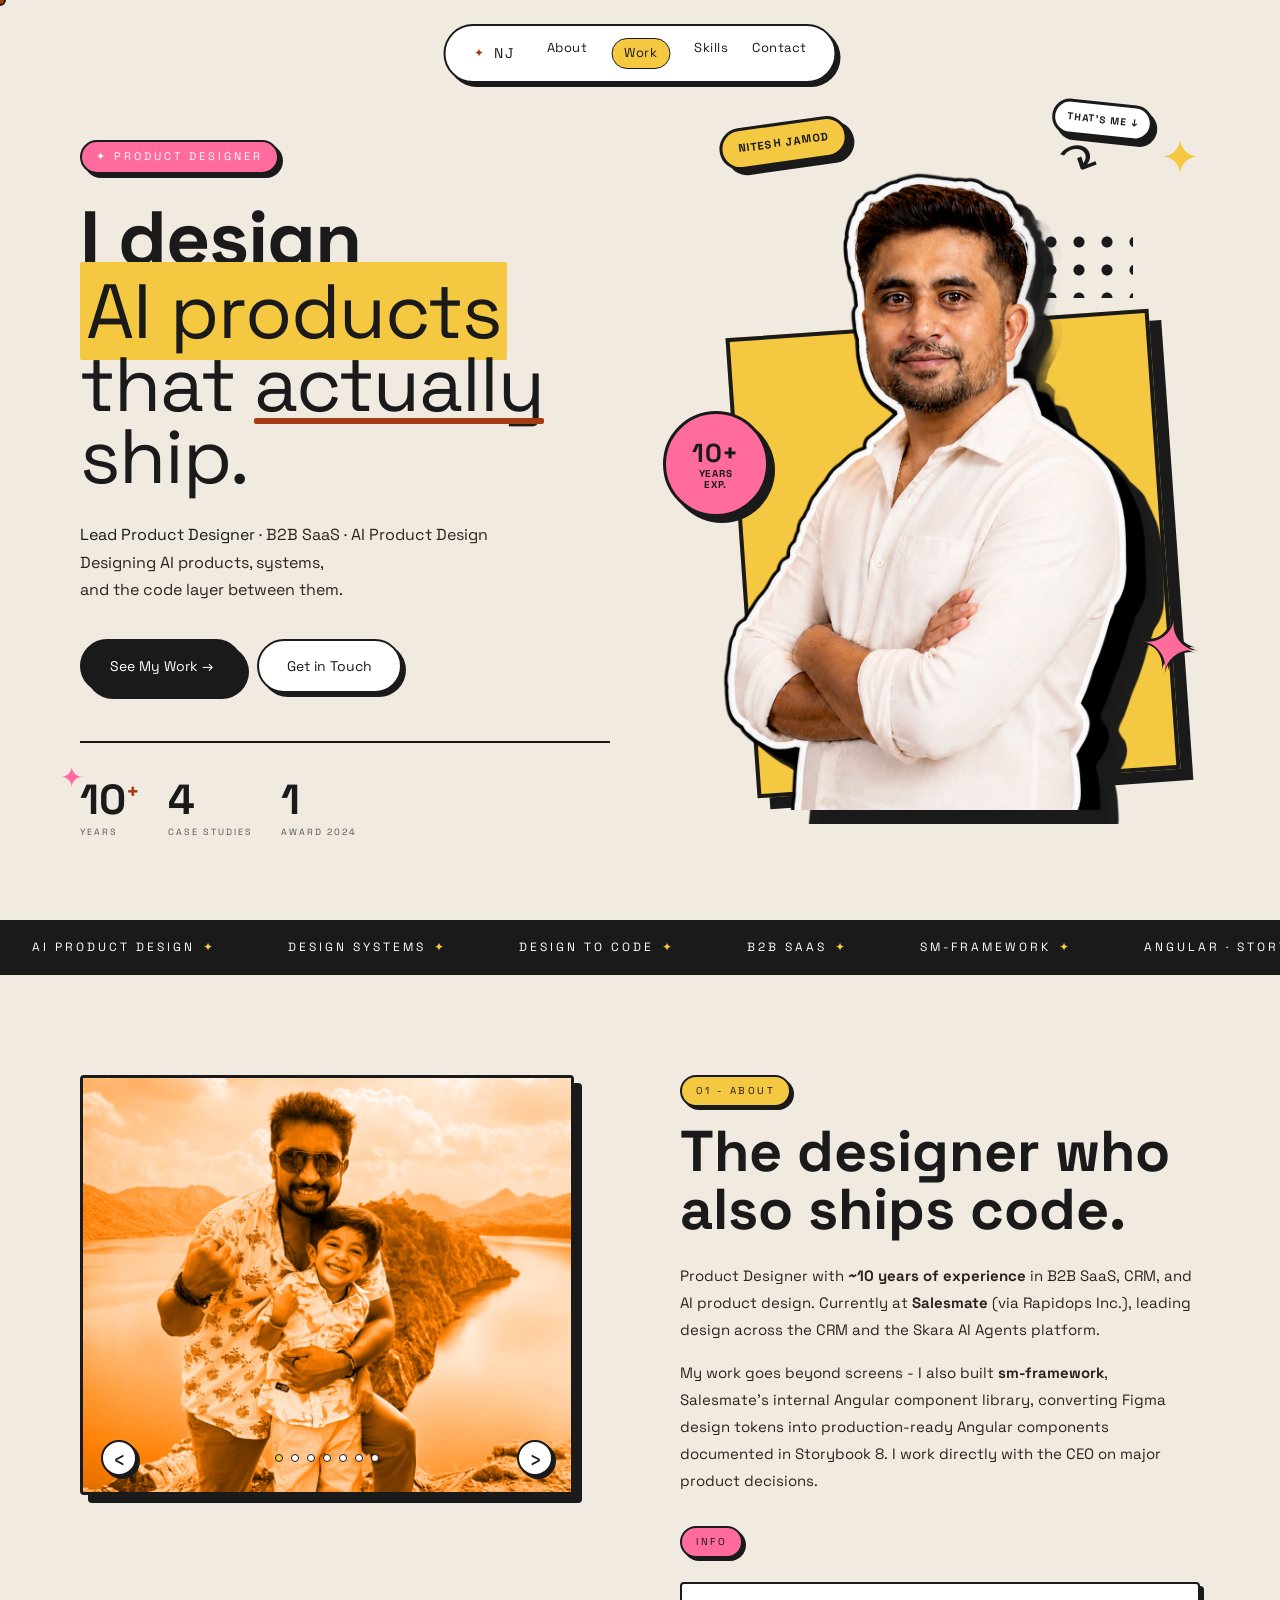
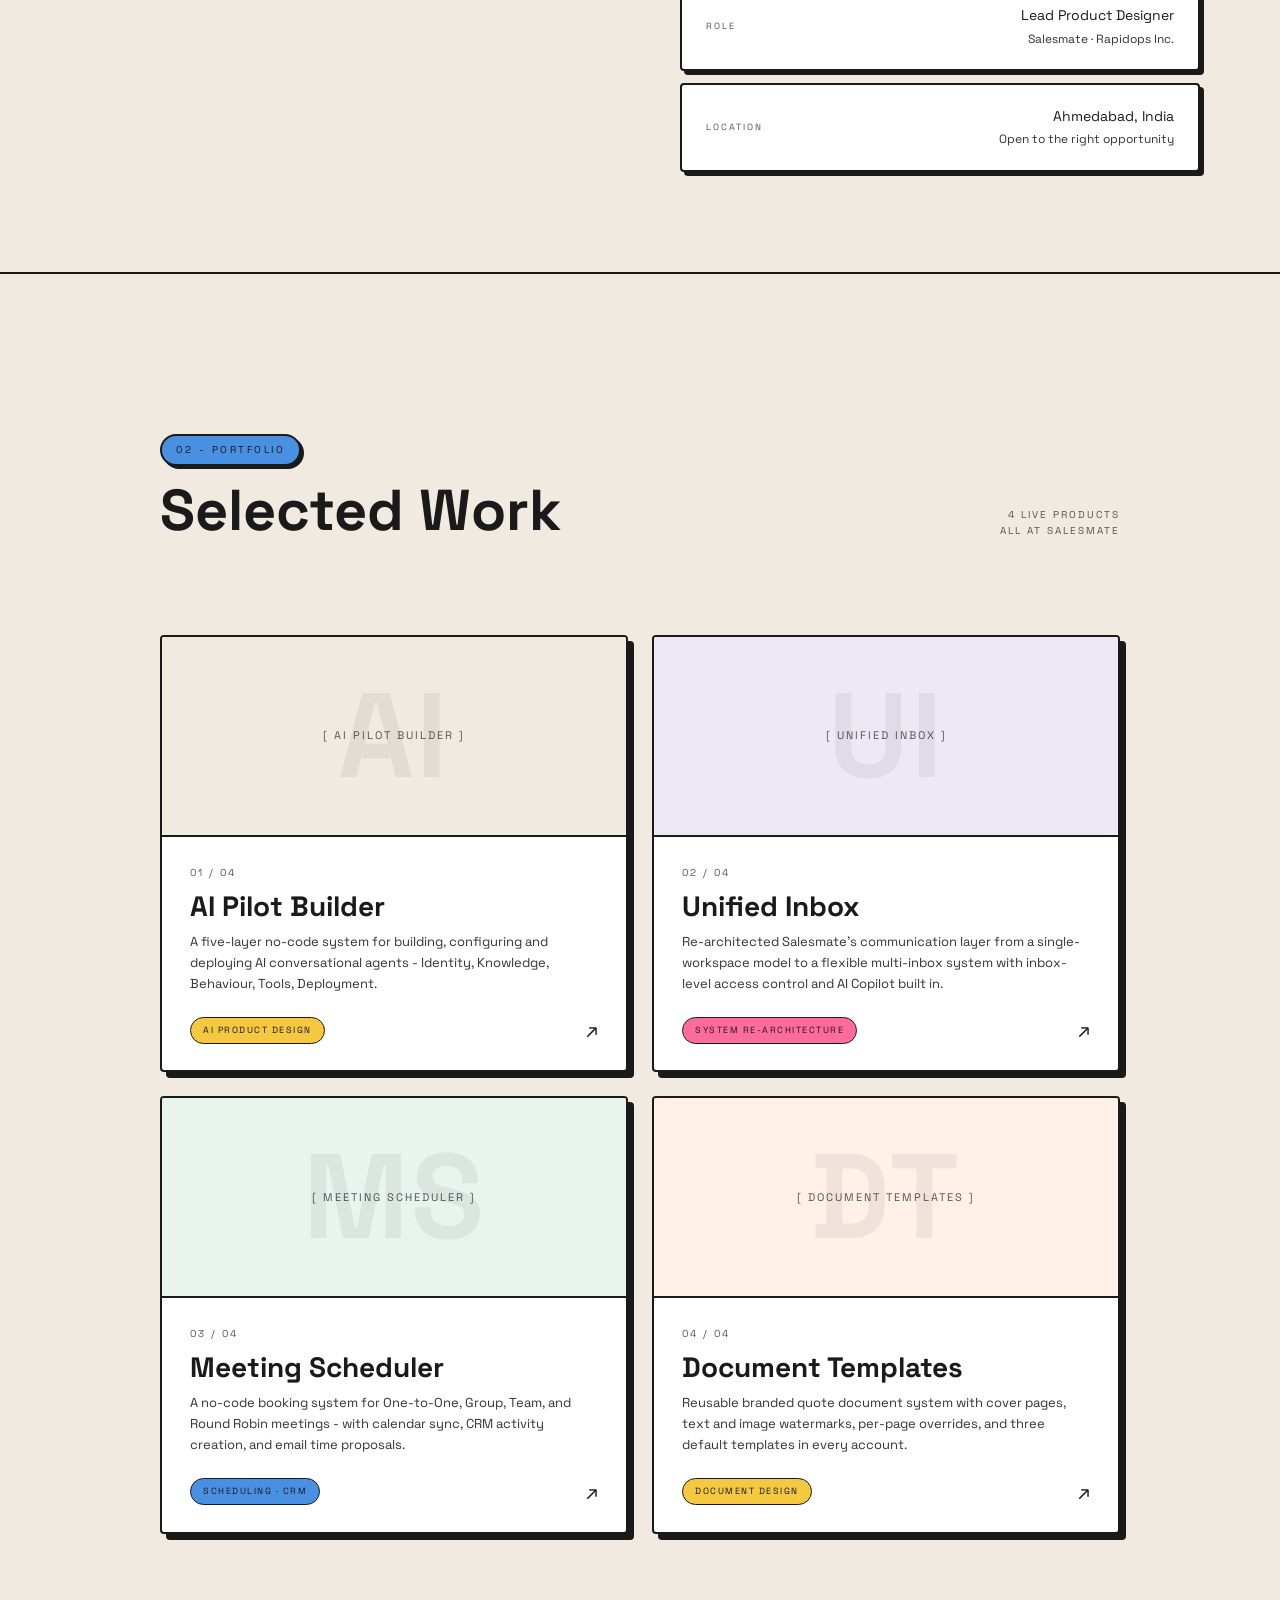
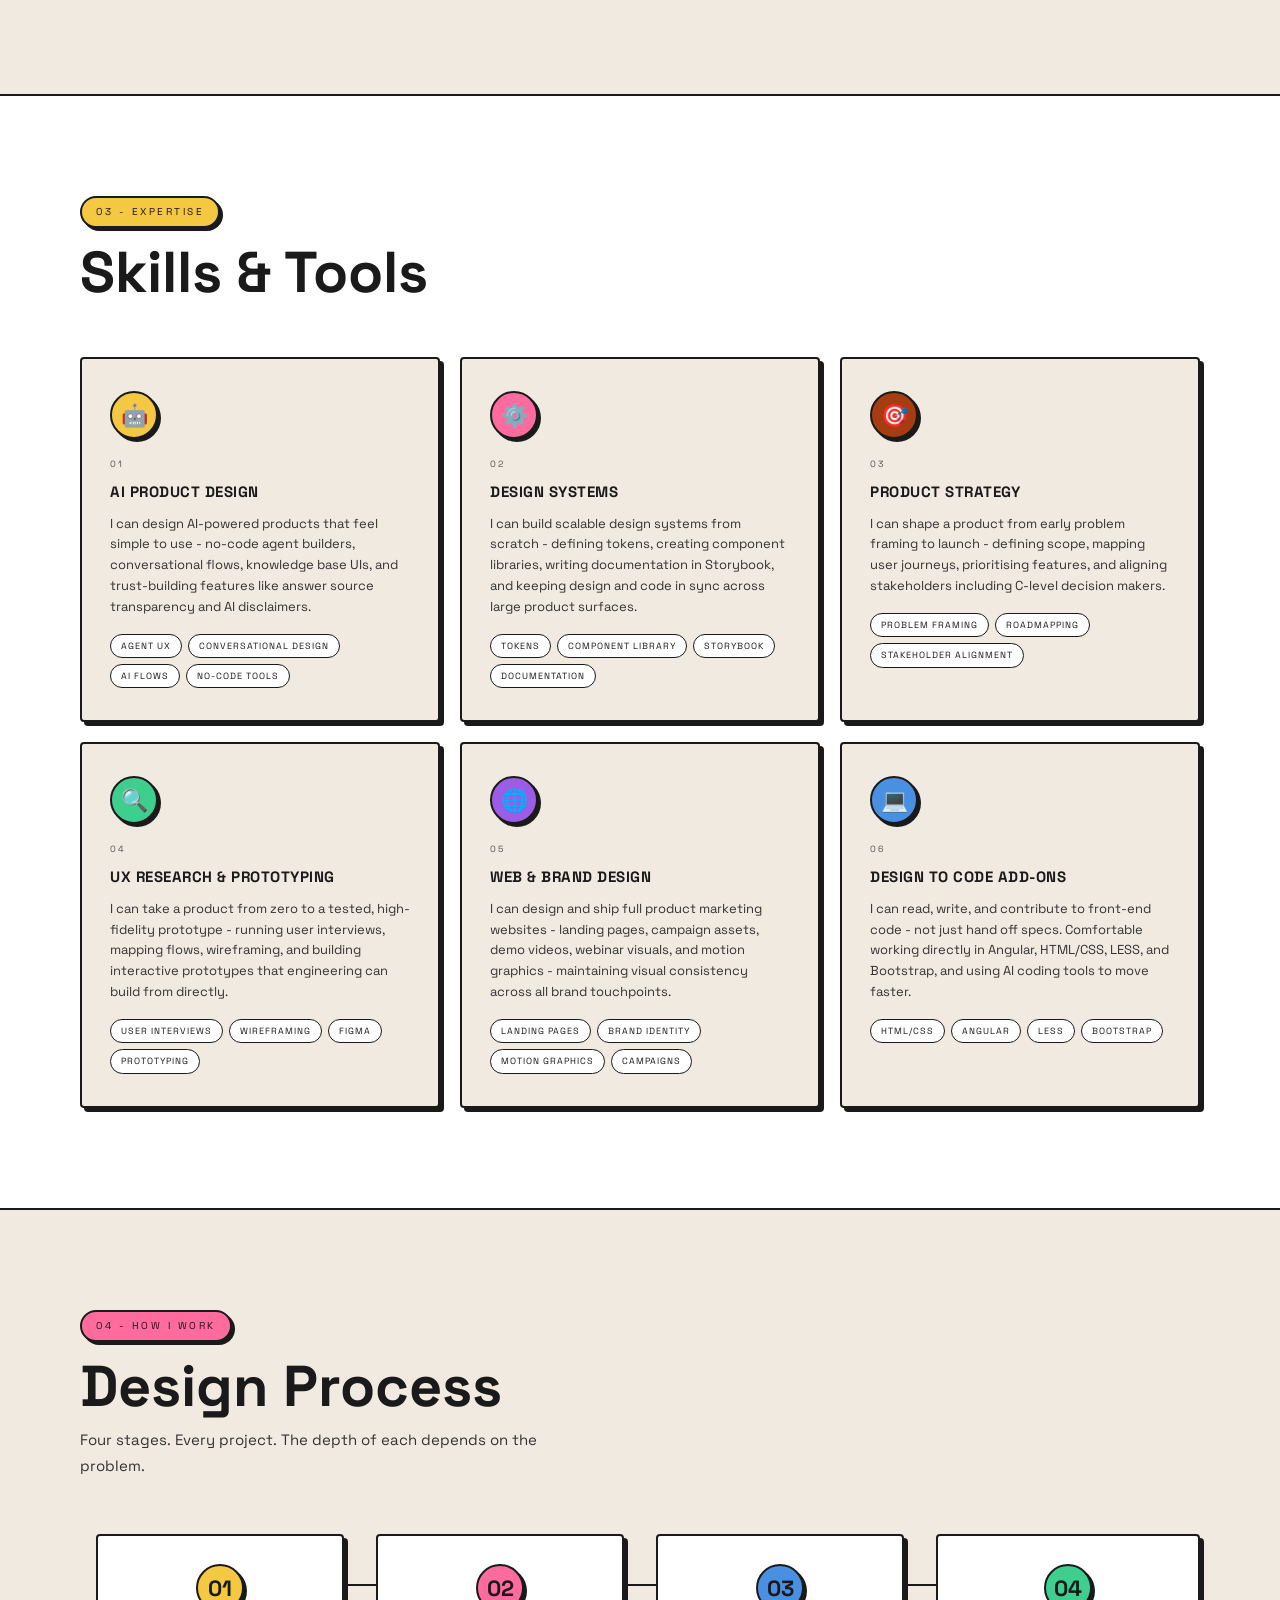
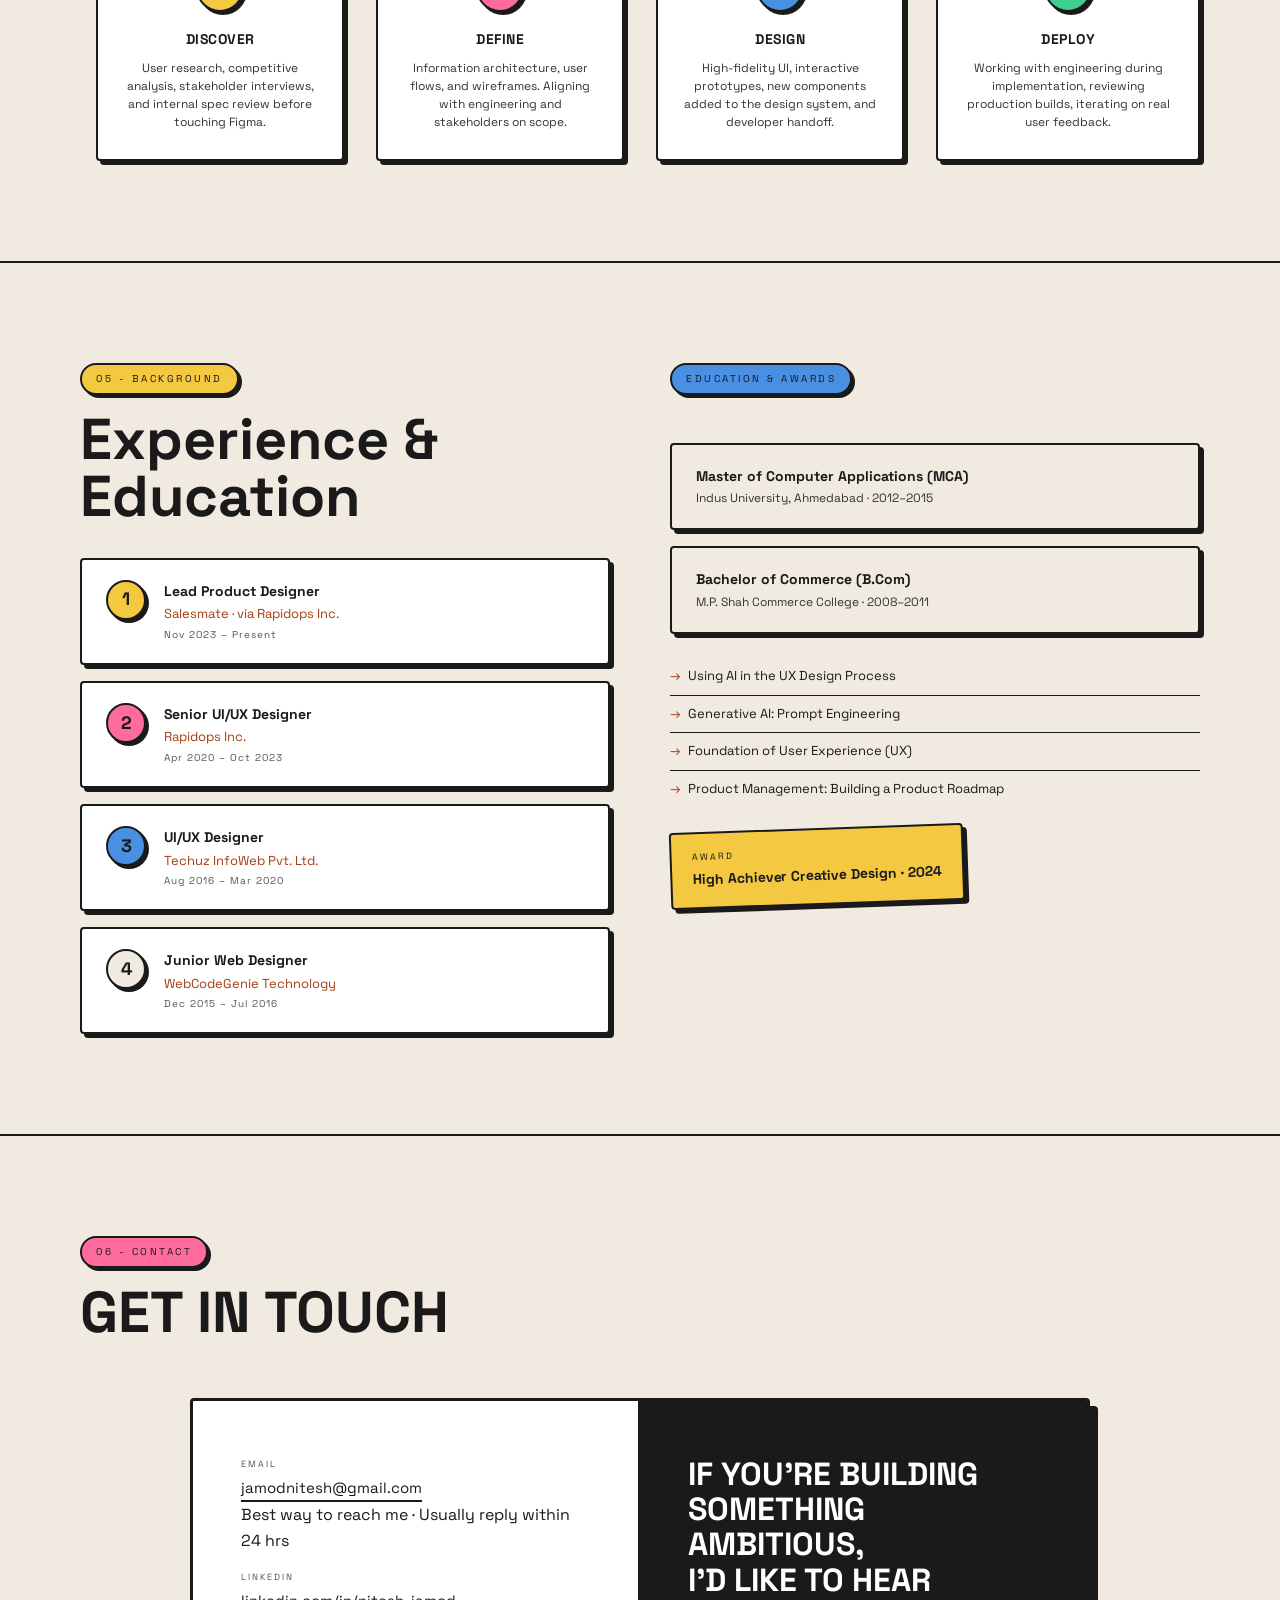
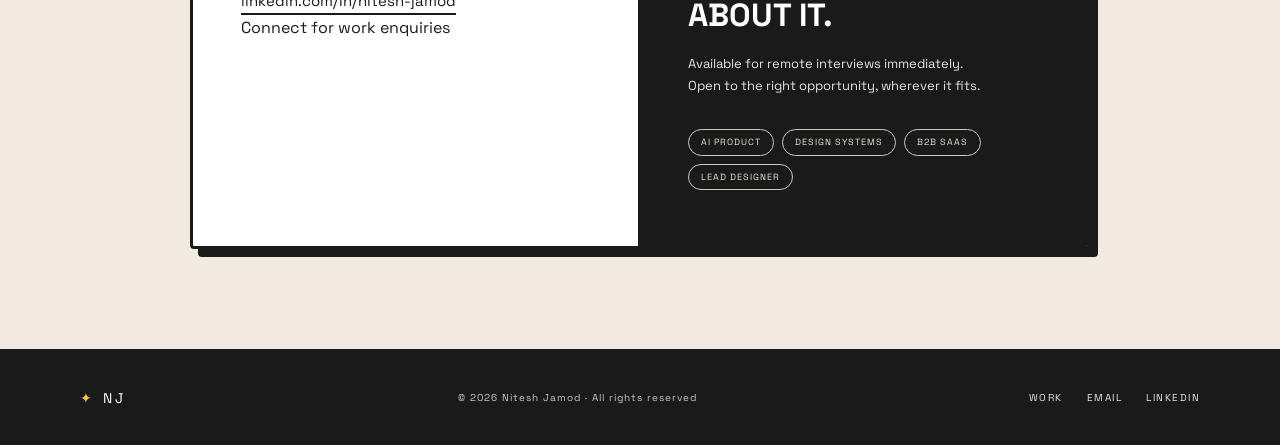
==== commit 8040069e: "Describe what changed" ====
--- a/index.html
+++ b/index.html
@@ -357,7 +357,7 @@
 
 <footer>
   <a href="#hero" class="f-logo">NJ</a>
-  <div class="f-copy">© 2025 Nitesh Jamod · All rights reserved</div>
+  <div class="f-copy">© 2026 Nitesh Jamod · All rights reserved</div>
   <div class="f-links">
     <a href="#projects">Work</a>
     <a href="mailto:jamodnitesh@gmail.com">Email</a>
--- a/assets/css/styles.css
+++ b/assets/css/styles.css
@@ -1529,6 +1529,126 @@
 body.page-unified-inbox-v2 .unified-inbox-v2-inline-03 {padding-top:0}
 body.page-unified-inbox-v2 .unified-inbox-v2-inline-04 {margin-bottom:40px;}
 
+body.page-unified-inbox-v2 .case-walkthrough-card,
+body.page-unified-inbox-v2 .case-decision-note {
+  background:var(--case-paper) !important;
+  color:var(--case-ink) !important;
+  border:2px solid var(--case-line) !important;
+  border-radius:var(--radius) !important;
+  box-shadow:var(--shadow) !important;
+  padding:32px !important;
+  max-width:100% !important;
+  min-width:0 !important;
+  position:relative !important;
+  overflow:hidden !important;
+}
+
+body.page-unified-inbox-v2 .case-walkthrough-card::before,
+body.page-unified-inbox-v2 .case-decision-note::before {
+  content:'' !important;
+  position:absolute !important;
+  top:0 !important;
+  left:0 !important;
+  right:0 !important;
+  height:8px !important;
+  background:var(--case-pop) !important;
+  border-bottom:2px solid var(--case-line) !important;
+}
+
+body.page-unified-inbox-v2 .case-walkthrough-label,
+body.page-unified-inbox-v2 .case-decision-note-label {
+  font-family:'Space Grotesk', sans-serif !important;
+  font-size:12px !important;
+  line-height:1.3 !important;
+  letter-spacing:2px !important;
+  text-transform:uppercase !important;
+  color:var(--case-accent) !important;
+  margin:10px 0 16px !important;
+  font-weight:700 !important;
+}
+
+body.page-unified-inbox-v2 .case-walkthrough-card p,
+body.page-unified-inbox-v2 .case-decision-note p {
+  color:var(--case-ink) !important;
+  font-size:16px !important;
+  line-height:1.75 !important;
+  margin:0 !important;
+  max-width:78ch !important;
+}
+
+body.page-unified-inbox-v2 .case-decision-note p + p {
+  margin-top:14px !important;
+}
+
+body.page-unified-inbox-v2 .hero-right .case-walkthrough-card {
+  max-width:560px !important;
+  margin-left:auto !important;
+}
+
+body.page-unified-inbox-v2 .outcome-walkthrough-card {
+  margin-top:32px !important;
+}
+
+body.page-meeting-scheduler-case-study .meeting-walkthrough-card,
+body.page-meeting-scheduler-case-study .meeting-decision-note {
+  background:var(--case-paper) !important;
+  color:var(--case-ink) !important;
+  border:2px solid var(--case-line) !important;
+  border-radius:var(--radius) !important;
+  box-shadow:var(--shadow) !important;
+  padding:32px !important;
+  max-width:100% !important;
+  min-width:0 !important;
+  position:relative !important;
+  overflow:hidden !important;
+}
+
+body.page-meeting-scheduler-case-study .meeting-walkthrough-card::before,
+body.page-meeting-scheduler-case-study .meeting-decision-note::before {
+  content:'' !important;
+  position:absolute !important;
+  top:0 !important;
+  left:0 !important;
+  right:0 !important;
+  height:8px !important;
+  background:var(--case-pop) !important;
+  border-bottom:2px solid var(--case-line) !important;
+}
+
+body.page-meeting-scheduler-case-study .meeting-walkthrough-label,
+body.page-meeting-scheduler-case-study .meeting-decision-note-label {
+  font-family:'Space Grotesk', sans-serif !important;
+  font-size:12px !important;
+  line-height:1.3 !important;
+  letter-spacing:2px !important;
+  text-transform:uppercase !important;
+  color:var(--case-accent) !important;
+  margin:10px 0 16px !important;
+  font-weight:700 !important;
+}
+
+body.page-meeting-scheduler-case-study .meeting-walkthrough-card p,
+body.page-meeting-scheduler-case-study .meeting-decision-note p {
+  color:var(--case-ink) !important;
+  font-size:16px !important;
+  line-height:1.75 !important;
+  margin:0 !important;
+  max-width:78ch !important;
+}
+
+body.page-meeting-scheduler-case-study .meeting-decision-note p + p {
+  margin-top:14px !important;
+}
+
+body.page-meeting-scheduler-case-study .hero-right .meeting-walkthrough-card {
+  max-width:560px !important;
+  margin-left:auto !important;
+}
+
+body.page-meeting-scheduler-case-study .outcome-walkthrough-card {
+  margin-top:32px !important;
+}
+
 /* ── GLOBAL TYPOGRAPHY ───────────────────────── */
 html,
 body,
@@ -3018,3 +3138,744 @@
     padding:24px !important;
   }
 }
+
+/* Unified Inbox information flow */
+body.page-unified-inbox-v2 .unified-flow-section {
+  width:100% !important;
+  max-width:none !important;
+  margin:0 !important;
+  padding:120px 48px !important;
+  position:relative !important;
+  overflow:hidden !important;
+  background:
+    linear-gradient(rgba(255,255,255,.035) 1px, transparent 1px),
+    linear-gradient(90deg, rgba(255,255,255,.035) 1px, transparent 1px),
+    radial-gradient(circle at 50% 0%, rgba(255,255,255,.08), transparent 34%),
+    #0A0A0A !important;
+  background-size:42px 42px, 42px 42px, auto, auto !important;
+  color:#fff !important;
+  border-top:1px solid rgba(255,255,255,.1) !important;
+  border-bottom:1px solid rgba(255,255,255,.1) !important;
+}
+
+body.page-unified-inbox-v2 .unified-flow-section::before {
+  content:'' !important;
+  position:absolute !important;
+  inset:0 !important;
+  background:
+    linear-gradient(90deg, transparent, rgba(255,255,255,.06), transparent),
+    linear-gradient(180deg, rgba(255,255,255,.06), transparent 22%, transparent 78%, rgba(255,255,255,.045)) !important;
+  opacity:.42 !important;
+  pointer-events:none !important;
+}
+
+body.page-unified-inbox-v2 .unified-flow-section::after {
+  content:'' !important;
+  position:absolute !important;
+  inset:72px 8% !important;
+  border:1px solid rgba(255,255,255,.06) !important;
+  pointer-events:none !important;
+}
+
+body.page-unified-inbox-v2 .unified-flow-head,
+body.page-unified-inbox-v2 .unified-flow-stack,
+body.page-unified-inbox-v2 .unified-flow-summary {
+  position:relative !important;
+  z-index:1 !important;
+}
+
+body.page-unified-inbox-v2 .unified-flow-head {
+  max-width:1120px !important;
+  margin:0 auto 72px !important;
+}
+
+body.page-unified-inbox-v2 .unified-flow-kicker {
+  color:rgba(255,255,255,.58) !important;
+  font-family:'Space Grotesk', sans-serif !important;
+  font-size:12px !important;
+  line-height:1 !important;
+  letter-spacing:3px !important;
+  text-transform:uppercase !important;
+  margin-bottom:22px !important;
+  font-weight:700 !important;
+}
+
+body.page-unified-inbox-v2 .unified-flow-head h2 {
+  color:#fff !important;
+  font-family:'Space Grotesk', sans-serif !important;
+  font-size:clamp(38px, 6vw, 74px) !important;
+  line-height:1.03 !important;
+  letter-spacing:0 !important;
+  max-width:1020px !important;
+  margin:0 0 24px !important;
+  font-weight:700 !important;
+}
+
+body.page-unified-inbox-v2 .unified-flow-head p {
+  color:rgba(255,255,255,.66) !important;
+  font-size:17px !important;
+  line-height:1.75 !important;
+  max-width:820px !important;
+  margin:0 !important;
+}
+
+body.page-unified-inbox-v2 .unified-flow-stack {
+  max-width:980px !important;
+  margin:0 auto !important;
+  display:grid !important;
+  gap:18px !important;
+}
+
+body.page-unified-inbox-v2 .unified-flow-row {
+  display:grid !important;
+  grid-template-columns:92px minmax(0, 1fr) !important;
+  gap:26px !important;
+  align-items:stretch !important;
+  opacity:0 !important;
+  transform:translateY(18px) !important;
+  transition:opacity .45s ease, transform .45s ease !important;
+  transition-delay:calc(var(--i) * 300ms) !important;
+}
+
+body.page-unified-inbox-v2 .flow-architecture.in .unified-flow-row {
+  opacity:1 !important;
+  transform:translateY(0) !important;
+}
+
+body.page-unified-inbox-v2 .unified-flow-rail {
+  position:relative !important;
+  display:flex !important;
+  justify-content:center !important;
+  min-height:100% !important;
+}
+
+body.page-unified-inbox-v2 .unified-flow-rail span {
+  width:48px !important;
+  height:48px !important;
+  display:flex !important;
+  align-items:center !important;
+  justify-content:center !important;
+  border:1px solid rgba(255,255,255,.2) !important;
+  border-radius:999px !important;
+  background:rgba(10,10,10,.86) !important;
+  color:rgba(255,255,255,.88) !important;
+  font-size:12px !important;
+  line-height:1 !important;
+  letter-spacing:1.8px !important;
+  box-shadow:0 0 0 8px rgba(10,10,10,.72), 0 0 40px rgba(255,255,255,.05) !important;
+  position:relative !important;
+  z-index:2 !important;
+}
+
+body.page-unified-inbox-v2 .unified-flow-rail::after {
+  content:'' !important;
+  position:absolute !important;
+  top:56px !important;
+  bottom:-20px !important;
+  left:50% !important;
+  width:1px !important;
+  background:linear-gradient(180deg, rgba(255,255,255,.46), rgba(255,255,255,.08)) !important;
+  transform:translateX(-50%) scaleY(0) !important;
+  transform-origin:top center !important;
+  transition:transform .3s ease !important;
+  transition-delay:calc((var(--i) * 300ms) + 180ms) !important;
+}
+
+body.page-unified-inbox-v2 .flow-architecture.in .unified-flow-rail::after {
+  transform:translateX(-50%) scaleY(1) !important;
+}
+
+body.page-unified-inbox-v2 .unified-flow-row:last-child .unified-flow-rail::after {
+  display:none !important;
+}
+
+body.page-unified-inbox-v2 .unified-flow-card {
+  min-width:0 !important;
+  padding:28px 30px !important;
+  border:1px solid rgba(255,255,255,.14) !important;
+  border-radius:16px !important;
+  background:linear-gradient(180deg, rgba(255,255,255,.064), rgba(255,255,255,.028)) !important;
+  color:#fff !important;
+  box-shadow:0 1px 0 rgba(255,255,255,.08) inset, 0 28px 84px rgba(0,0,0,.28) !important;
+  backdrop-filter:blur(18px) !important;
+  position:relative !important;
+  overflow:hidden !important;
+  transition:transform .2s ease, border-color .2s ease, box-shadow .2s ease, background .2s ease !important;
+}
+
+body.page-unified-inbox-v2 .unified-flow-card::before {
+  content:'' !important;
+  position:absolute !important;
+  inset:0 !important;
+  background:linear-gradient(135deg, rgba(255,255,255,.1), transparent 42%) !important;
+  opacity:.42 !important;
+  pointer-events:none !important;
+}
+
+body.page-unified-inbox-v2 .unified-flow-card:hover,
+body.page-unified-inbox-v2 .unified-flow-card:focus {
+  transform:translateY(-5px) !important;
+  border-color:rgba(255,255,255,.34) !important;
+  background:linear-gradient(180deg, rgba(255,255,255,.092), rgba(255,255,255,.04)) !important;
+  box-shadow:0 1px 0 rgba(255,255,255,.12) inset, 0 32px 96px rgba(0,0,0,.46), 0 0 0 1px rgba(255,255,255,.08) !important;
+  outline:none !important;
+}
+
+body.page-unified-inbox-v2 .unified-flow-card-top {
+  display:flex !important;
+  align-items:center !important;
+  justify-content:space-between !important;
+  gap:20px !important;
+  margin-bottom:18px !important;
+  position:relative !important;
+  z-index:1 !important;
+}
+
+body.page-unified-inbox-v2 .unified-flow-card-top span {
+  color:rgba(255,255,255,.52) !important;
+  font-size:11px !important;
+  line-height:1 !important;
+  letter-spacing:2px !important;
+  text-transform:uppercase !important;
+}
+
+body.page-unified-inbox-v2 .unified-flow-card-top strong {
+  color:#fff !important;
+  font-size:24px !important;
+  line-height:1.1 !important;
+  letter-spacing:.5px !important;
+  text-align:right !important;
+}
+
+body.page-unified-inbox-v2 .unified-flow-card p {
+  color:rgba(255,255,255,.62) !important;
+  font-size:14px !important;
+  line-height:1.65 !important;
+  margin:0 0 20px !important;
+  max-width:720px !important;
+  position:relative !important;
+  z-index:1 !important;
+}
+
+body.page-unified-inbox-v2 .unified-flow-pills {
+  display:flex !important;
+  flex-wrap:wrap !important;
+  gap:8px !important;
+  position:relative !important;
+  z-index:1 !important;
+}
+
+body.page-unified-inbox-v2 .unified-flow-pills span {
+  color:rgba(255,255,255,.74) !important;
+  font-size:11px !important;
+  line-height:1 !important;
+  white-space:normal !important;
+  border:1px solid rgba(255,255,255,.12) !important;
+  background:rgba(255,255,255,.04) !important;
+  border-radius:999px !important;
+  padding:8px 10px !important;
+}
+
+body.page-unified-inbox-v2 .unified-flow-reveal {
+  color:rgba(255,255,255,.72) !important;
+  font-size:13px !important;
+  line-height:1.55 !important;
+  border-top:1px solid rgba(255,255,255,.1) !important;
+  max-height:0 !important;
+  opacity:0 !important;
+  overflow:hidden !important;
+  transform:translateY(8px) !important;
+  transition:max-height .24s ease, margin-top .24s ease, padding-top .24s ease, opacity .2s ease, transform .2s ease !important;
+  position:relative !important;
+  z-index:1 !important;
+}
+
+body.page-unified-inbox-v2 .unified-flow-card:hover .unified-flow-reveal,
+body.page-unified-inbox-v2 .unified-flow-card:focus .unified-flow-reveal {
+  max-height:96px !important;
+  opacity:1 !important;
+  margin-top:18px !important;
+  padding-top:16px !important;
+  transform:translateY(0) !important;
+}
+
+body.page-unified-inbox-v2 .unified-flow-summary {
+  max-width:980px !important;
+  margin:52px auto 0 !important;
+  padding:30px 34px !important;
+  border:1px solid rgba(255,255,255,.14) !important;
+  border-radius:16px !important;
+  background:rgba(255,255,255,.035) !important;
+  box-shadow:0 1px 0 rgba(255,255,255,.08) inset !important;
+}
+
+body.page-unified-inbox-v2 .unified-flow-summary p {
+  color:rgba(255,255,255,.76) !important;
+  font-size:18px !important;
+  line-height:1.7 !important;
+  margin:0 !important;
+}
+
+body.page-unified-inbox-v2 .unified-flow-summary p + p {
+  color:#fff !important;
+  margin-top:14px !important;
+}
+
+@media(max-width:900px){
+  body.page-unified-inbox-v2 .unified-flow-section {
+    padding:88px 24px !important;
+    width:100vw !important;
+    max-width:100vw !important;
+    margin-left:0 !important;
+    margin-right:0 !important;
+    box-sizing:border-box !important;
+  }
+
+  body.page-unified-inbox-v2 .unified-flow-section::after {
+    inset:40px 24px !important;
+  }
+
+  body.page-unified-inbox-v2 .unified-flow-head {
+    margin-bottom:46px !important;
+    width:100% !important;
+    max-width:calc(100vw - 48px) !important;
+  }
+
+  body.page-unified-inbox-v2 .unified-flow-stack,
+  body.page-unified-inbox-v2 .unified-flow-summary {
+    width:100% !important;
+    max-width:calc(100vw - 48px) !important;
+  }
+
+  body.page-unified-inbox-v2 .unified-flow-head h2 {
+    font-size:clamp(32px, 9vw, 44px) !important;
+    max-width:100% !important;
+    overflow-wrap:break-word !important;
+  }
+
+  body.page-unified-inbox-v2 .unified-flow-head p,
+  body.page-unified-inbox-v2 .unified-flow-summary p {
+    font-size:15px !important;
+    max-width:100% !important;
+    overflow-wrap:break-word !important;
+  }
+
+  body.page-unified-inbox-v2 .unified-flow-row {
+    grid-template-columns:42px minmax(0, calc(100vw - 114px)) !important;
+    gap:14px !important;
+    width:100% !important;
+    max-width:calc(100vw - 48px) !important;
+  }
+
+  body.page-unified-inbox-v2 .unified-flow-rail span {
+    width:38px !important;
+    height:38px !important;
+    font-size:11px !important;
+    box-shadow:0 0 0 6px rgba(10,10,10,.78) !important;
+  }
+
+  body.page-unified-inbox-v2 .unified-flow-rail::after {
+    top:46px !important;
+  }
+
+  body.page-unified-inbox-v2 .unified-flow-card {
+    padding:22px !important;
+    border-radius:14px !important;
+    width:100% !important;
+    max-width:100% !important;
+    overflow:hidden !important;
+  }
+
+  body.page-unified-inbox-v2 .unified-flow-card-top {
+    align-items:flex-start !important;
+    flex-direction:column !important;
+    gap:10px !important;
+  }
+
+  body.page-unified-inbox-v2 .unified-flow-card-top strong {
+    text-align:left !important;
+    font-size:22px !important;
+  }
+
+  body.page-unified-inbox-v2 .unified-flow-pills span {
+    font-size:10px !important;
+    padding:7px 9px !important;
+    max-width:100% !important;
+    overflow-wrap:anywhere !important;
+  }
+
+  body.page-unified-inbox-v2 .unified-flow-summary {
+    padding:24px !important;
+  }
+}
+
+/* Meeting Scheduler information flow */
+body.page-meeting-scheduler-case-study .meeting-flow-section {
+  width:100% !important;
+  max-width:none !important;
+  margin:0 !important;
+  padding:120px 48px !important;
+  position:relative !important;
+  overflow:hidden !important;
+  background:
+    linear-gradient(rgba(255,255,255,.035) 1px, transparent 1px),
+    linear-gradient(90deg, rgba(255,255,255,.035) 1px, transparent 1px),
+    radial-gradient(circle at 50% 0%, rgba(255,255,255,.08), transparent 34%),
+    #0A0A0A !important;
+  background-size:42px 42px, 42px 42px, auto, auto !important;
+  color:#fff !important;
+  border-top:1px solid rgba(255,255,255,.1) !important;
+  border-bottom:1px solid rgba(255,255,255,.1) !important;
+}
+
+body.page-meeting-scheduler-case-study .meeting-flow-section::before {
+  content:'' !important;
+  position:absolute !important;
+  inset:0 !important;
+  background:
+    linear-gradient(90deg, transparent, rgba(255,255,255,.06), transparent),
+    linear-gradient(180deg, rgba(255,255,255,.06), transparent 22%, transparent 78%, rgba(255,255,255,.045)) !important;
+  opacity:.42 !important;
+  pointer-events:none !important;
+}
+
+body.page-meeting-scheduler-case-study .meeting-flow-section::after {
+  content:'' !important;
+  position:absolute !important;
+  inset:72px 8% !important;
+  border:1px solid rgba(255,255,255,.06) !important;
+  pointer-events:none !important;
+}
+
+body.page-meeting-scheduler-case-study .meeting-flow-head,
+body.page-meeting-scheduler-case-study .meeting-flow-stack,
+body.page-meeting-scheduler-case-study .meeting-flow-summary {
+  position:relative !important;
+  z-index:1 !important;
+}
+
+body.page-meeting-scheduler-case-study .meeting-flow-head {
+  max-width:1120px !important;
+  margin:0 auto 72px !important;
+}
+
+body.page-meeting-scheduler-case-study .meeting-flow-kicker {
+  color:rgba(255,255,255,.58) !important;
+  font-family:'Space Grotesk', sans-serif !important;
+  font-size:12px !important;
+  line-height:1 !important;
+  letter-spacing:3px !important;
+  text-transform:uppercase !important;
+  margin-bottom:22px !important;
+  font-weight:700 !important;
+}
+
+body.page-meeting-scheduler-case-study .meeting-flow-head h2 {
+  color:#fff !important;
+  font-family:'Space Grotesk', sans-serif !important;
+  font-size:clamp(38px, 6vw, 74px) !important;
+  line-height:1.03 !important;
+  letter-spacing:0 !important;
+  max-width:1020px !important;
+  margin:0 0 24px !important;
+  font-weight:700 !important;
+}
+
+body.page-meeting-scheduler-case-study .meeting-flow-head p {
+  color:rgba(255,255,255,.66) !important;
+  font-size:17px !important;
+  line-height:1.75 !important;
+  max-width:820px !important;
+  margin:0 !important;
+}
+
+body.page-meeting-scheduler-case-study .meeting-flow-stack {
+  max-width:980px !important;
+  margin:0 auto !important;
+  display:grid !important;
+  gap:18px !important;
+}
+
+body.page-meeting-scheduler-case-study .meeting-flow-row {
+  display:grid !important;
+  grid-template-columns:92px minmax(0, 1fr) !important;
+  gap:26px !important;
+  align-items:stretch !important;
+  opacity:0 !important;
+  transform:translateY(18px) !important;
+  transition:opacity .45s ease, transform .45s ease !important;
+  transition-delay:calc(var(--i) * 300ms) !important;
+}
+
+body.page-meeting-scheduler-case-study .flow-architecture.in .meeting-flow-row {
+  opacity:1 !important;
+  transform:translateY(0) !important;
+}
+
+body.page-meeting-scheduler-case-study .meeting-flow-rail {
+  position:relative !important;
+  display:flex !important;
+  justify-content:center !important;
+  min-height:100% !important;
+}
+
+body.page-meeting-scheduler-case-study .meeting-flow-rail span {
+  width:48px !important;
+  height:48px !important;
+  display:flex !important;
+  align-items:center !important;
+  justify-content:center !important;
+  border:1px solid rgba(255,255,255,.2) !important;
+  border-radius:999px !important;
+  background:rgba(10,10,10,.86) !important;
+  color:rgba(255,255,255,.88) !important;
+  font-size:12px !important;
+  line-height:1 !important;
+  letter-spacing:1.8px !important;
+  box-shadow:0 0 0 8px rgba(10,10,10,.72), 0 0 40px rgba(255,255,255,.05) !important;
+  position:relative !important;
+  z-index:2 !important;
+}
+
+body.page-meeting-scheduler-case-study .meeting-flow-rail::after {
+  content:'' !important;
+  position:absolute !important;
+  top:56px !important;
+  bottom:-20px !important;
+  left:50% !important;
+  width:1px !important;
+  background:linear-gradient(180deg, rgba(255,255,255,.46), rgba(255,255,255,.08)) !important;
+  transform:translateX(-50%) scaleY(0) !important;
+  transform-origin:top center !important;
+  transition:transform .3s ease !important;
+  transition-delay:calc((var(--i) * 300ms) + 180ms) !important;
+}
+
+body.page-meeting-scheduler-case-study .flow-architecture.in .meeting-flow-rail::after {
+  transform:translateX(-50%) scaleY(1) !important;
+}
+
+body.page-meeting-scheduler-case-study .meeting-flow-row:last-child .meeting-flow-rail::after {
+  display:none !important;
+}
+
+body.page-meeting-scheduler-case-study .meeting-flow-card {
+  min-width:0 !important;
+  padding:28px 30px !important;
+  border:1px solid rgba(255,255,255,.14) !important;
+  border-radius:16px !important;
+  background:linear-gradient(180deg, rgba(255,255,255,.064), rgba(255,255,255,.028)) !important;
+  color:#fff !important;
+  box-shadow:0 1px 0 rgba(255,255,255,.08) inset, 0 28px 84px rgba(0,0,0,.28) !important;
+  backdrop-filter:blur(18px) !important;
+  position:relative !important;
+  overflow:hidden !important;
+  transition:transform .2s ease, border-color .2s ease, box-shadow .2s ease, background .2s ease !important;
+}
+
+body.page-meeting-scheduler-case-study .meeting-flow-card::before {
+  content:'' !important;
+  position:absolute !important;
+  inset:0 !important;
+  background:linear-gradient(135deg, rgba(255,255,255,.1), transparent 42%) !important;
+  opacity:.42 !important;
+  pointer-events:none !important;
+}
+
+body.page-meeting-scheduler-case-study .meeting-flow-card:hover,
+body.page-meeting-scheduler-case-study .meeting-flow-card:focus {
+  transform:translateY(-5px) !important;
+  border-color:rgba(255,255,255,.34) !important;
+  background:linear-gradient(180deg, rgba(255,255,255,.092), rgba(255,255,255,.04)) !important;
+  box-shadow:0 1px 0 rgba(255,255,255,.12) inset, 0 32px 96px rgba(0,0,0,.46), 0 0 0 1px rgba(255,255,255,.08) !important;
+  outline:none !important;
+}
+
+body.page-meeting-scheduler-case-study .meeting-flow-card-top {
+  display:flex !important;
+  align-items:center !important;
+  justify-content:space-between !important;
+  gap:20px !important;
+  margin-bottom:18px !important;
+  position:relative !important;
+  z-index:1 !important;
+}
+
+body.page-meeting-scheduler-case-study .meeting-flow-card-top span {
+  color:rgba(255,255,255,.52) !important;
+  font-size:11px !important;
+  line-height:1 !important;
+  letter-spacing:2px !important;
+  text-transform:uppercase !important;
+}
+
+body.page-meeting-scheduler-case-study .meeting-flow-card-top strong {
+  color:#fff !important;
+  font-size:24px !important;
+  line-height:1.1 !important;
+  letter-spacing:.5px !important;
+  text-align:right !important;
+}
+
+body.page-meeting-scheduler-case-study .meeting-flow-card p {
+  color:rgba(255,255,255,.62) !important;
+  font-size:14px !important;
+  line-height:1.65 !important;
+  margin:0 0 20px !important;
+  max-width:720px !important;
+  position:relative !important;
+  z-index:1 !important;
+}
+
+body.page-meeting-scheduler-case-study .meeting-flow-pills {
+  display:flex !important;
+  flex-wrap:wrap !important;
+  gap:8px !important;
+  position:relative !important;
+  z-index:1 !important;
+}
+
+body.page-meeting-scheduler-case-study .meeting-flow-pills span {
+  color:rgba(255,255,255,.74) !important;
+  font-size:11px !important;
+  line-height:1 !important;
+  white-space:normal !important;
+  border:1px solid rgba(255,255,255,.12) !important;
+  background:rgba(255,255,255,.04) !important;
+  border-radius:999px !important;
+  padding:8px 10px !important;
+}
+
+body.page-meeting-scheduler-case-study .meeting-flow-reveal {
+  color:rgba(255,255,255,.72) !important;
+  font-size:13px !important;
+  line-height:1.55 !important;
+  border-top:1px solid rgba(255,255,255,.1) !important;
+  max-height:0 !important;
+  opacity:0 !important;
+  overflow:hidden !important;
+  transform:translateY(8px) !important;
+  transition:max-height .24s ease, margin-top .24s ease, padding-top .24s ease, opacity .2s ease, transform .2s ease !important;
+  position:relative !important;
+  z-index:1 !important;
+}
+
+body.page-meeting-scheduler-case-study .meeting-flow-card:hover .meeting-flow-reveal,
+body.page-meeting-scheduler-case-study .meeting-flow-card:focus .meeting-flow-reveal {
+  max-height:96px !important;
+  opacity:1 !important;
+  margin-top:18px !important;
+  padding-top:16px !important;
+  transform:translateY(0) !important;
+}
+
+body.page-meeting-scheduler-case-study .meeting-flow-summary {
+  max-width:980px !important;
+  margin:52px auto 0 !important;
+  padding:30px 34px !important;
+  border:1px solid rgba(255,255,255,.14) !important;
+  border-radius:16px !important;
+  background:rgba(255,255,255,.035) !important;
+  box-shadow:0 1px 0 rgba(255,255,255,.08) inset !important;
+}
+
+body.page-meeting-scheduler-case-study .meeting-flow-summary p {
+  color:rgba(255,255,255,.76) !important;
+  font-size:18px !important;
+  line-height:1.7 !important;
+  margin:0 !important;
+}
+
+body.page-meeting-scheduler-case-study .meeting-flow-summary p + p {
+  color:#fff !important;
+  margin-top:14px !important;
+}
+
+@media(max-width:900px){
+  body.page-meeting-scheduler-case-study .meeting-flow-section {
+    padding:88px 20px !important;
+    width:100vw !important;
+    max-width:100vw !important;
+    margin-left:0 !important;
+    margin-right:0 !important;
+    box-sizing:border-box !important;
+  }
+
+  body.page-meeting-scheduler-case-study .meeting-flow-section::after {
+    inset:40px 20px !important;
+  }
+
+  body.page-meeting-scheduler-case-study .meeting-flow-head {
+    margin-bottom:46px !important;
+    width:100% !important;
+    max-width:calc(100vw - 40px) !important;
+  }
+
+  body.page-meeting-scheduler-case-study .meeting-flow-stack,
+  body.page-meeting-scheduler-case-study .meeting-flow-summary {
+    width:100% !important;
+    max-width:calc(100vw - 40px) !important;
+  }
+
+  body.page-meeting-scheduler-case-study .meeting-flow-head h2 {
+    font-size:clamp(30px, 8.4vw, 40px) !important;
+    max-width:100% !important;
+    overflow-wrap:break-word !important;
+  }
+
+  body.page-meeting-scheduler-case-study .meeting-flow-head p,
+  body.page-meeting-scheduler-case-study .meeting-flow-summary p {
+    font-size:15px !important;
+    max-width:100% !important;
+    overflow-wrap:break-word !important;
+  }
+
+  body.page-meeting-scheduler-case-study .meeting-flow-row {
+    grid-template-columns:36px minmax(0, calc(100vw - 106px)) !important;
+    gap:10px !important;
+    width:100% !important;
+    max-width:calc(100vw - 40px) !important;
+  }
+
+  body.page-meeting-scheduler-case-study .meeting-flow-rail span {
+    width:38px !important;
+    height:38px !important;
+    font-size:11px !important;
+    box-shadow:0 0 0 6px rgba(10,10,10,.78) !important;
+  }
+
+  body.page-meeting-scheduler-case-study .meeting-flow-rail::after {
+    top:46px !important;
+  }
+
+  body.page-meeting-scheduler-case-study .meeting-flow-card {
+    padding:18px !important;
+    border-radius:14px !important;
+    width:100% !important;
+    max-width:100% !important;
+    overflow:hidden !important;
+  }
+
+  body.page-meeting-scheduler-case-study .meeting-flow-card-top {
+    align-items:flex-start !important;
+    flex-direction:column !important;
+    gap:10px !important;
+  }
+
+  body.page-meeting-scheduler-case-study .meeting-flow-card-top strong {
+    text-align:left !important;
+    font-size:20px !important;
+    overflow-wrap:anywhere !important;
+  }
+
+  body.page-meeting-scheduler-case-study .meeting-flow-pills span {
+    font-size:10px !important;
+    padding:7px 9px !important;
+    max-width:100% !important;
+    overflow-wrap:anywhere !important;
+  }
+
+  body.page-meeting-scheduler-case-study .meeting-flow-summary {
+    padding:24px !important;
+  }
+}
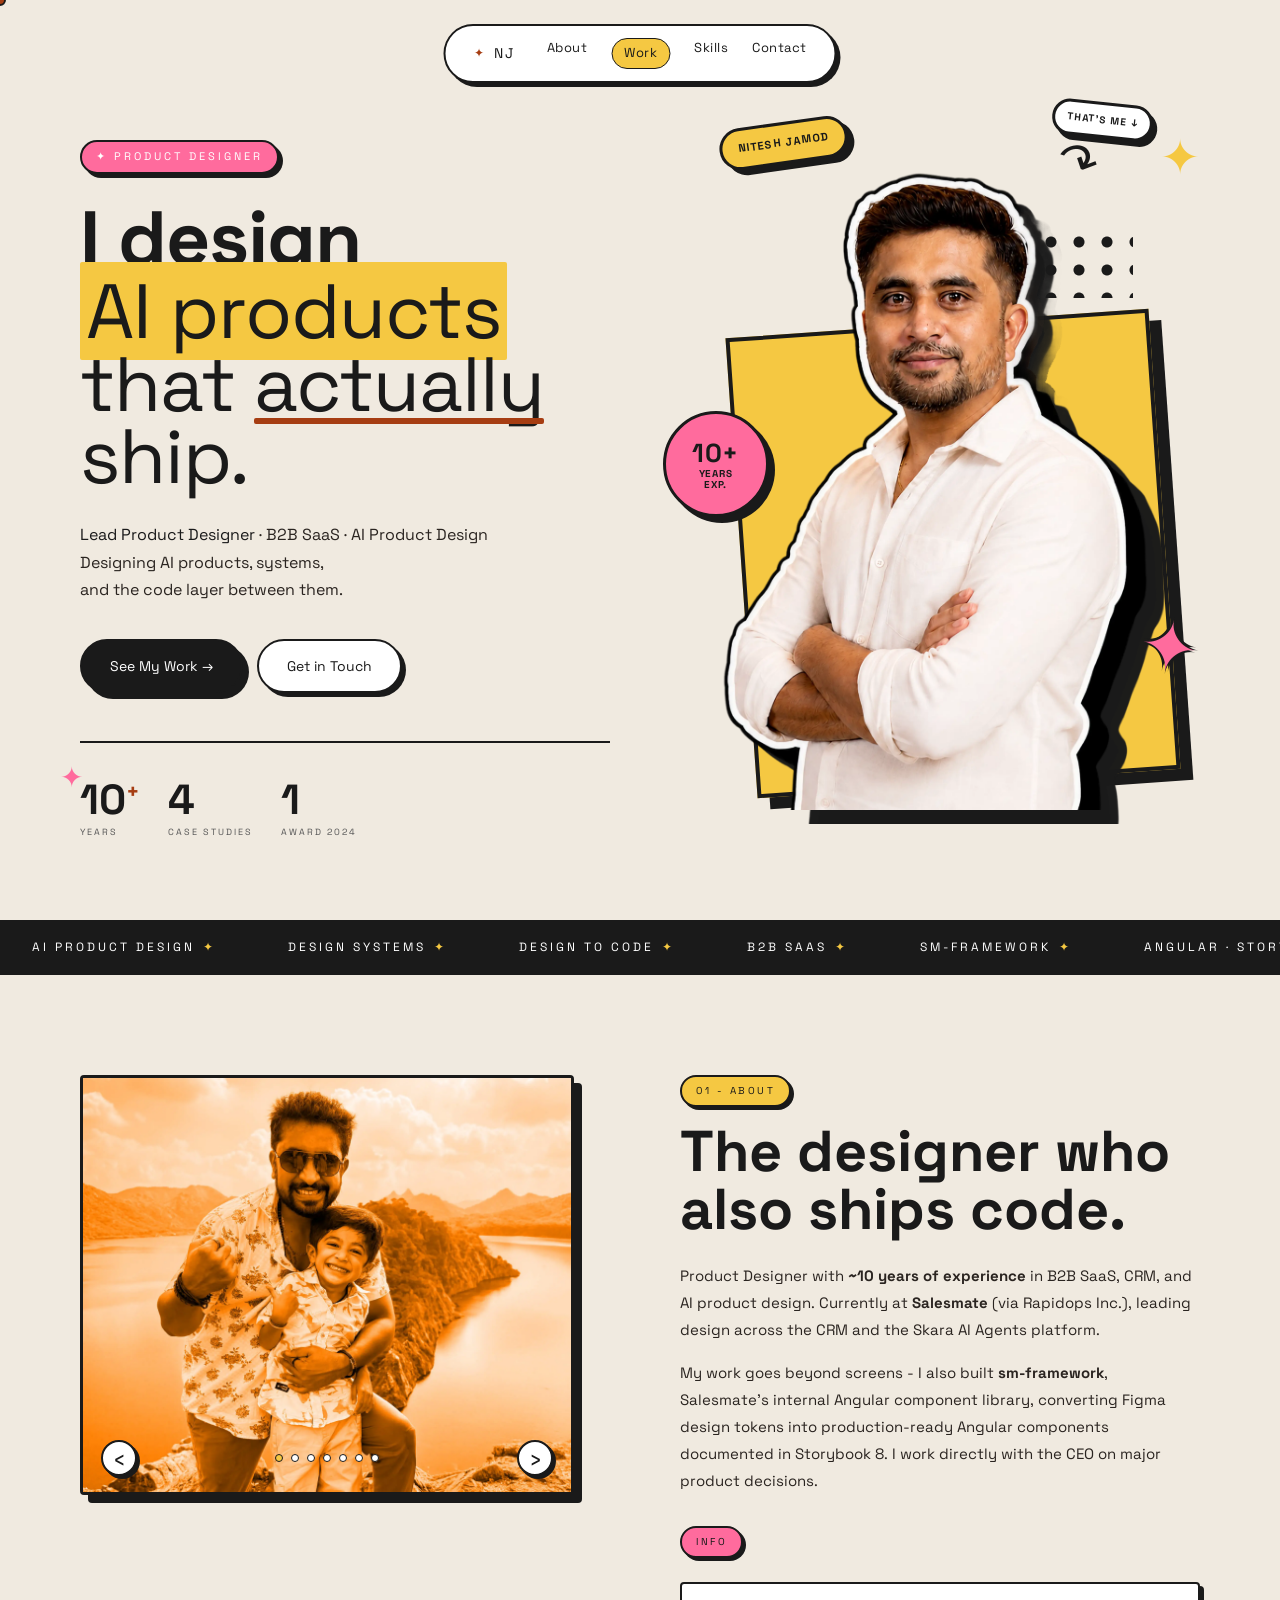
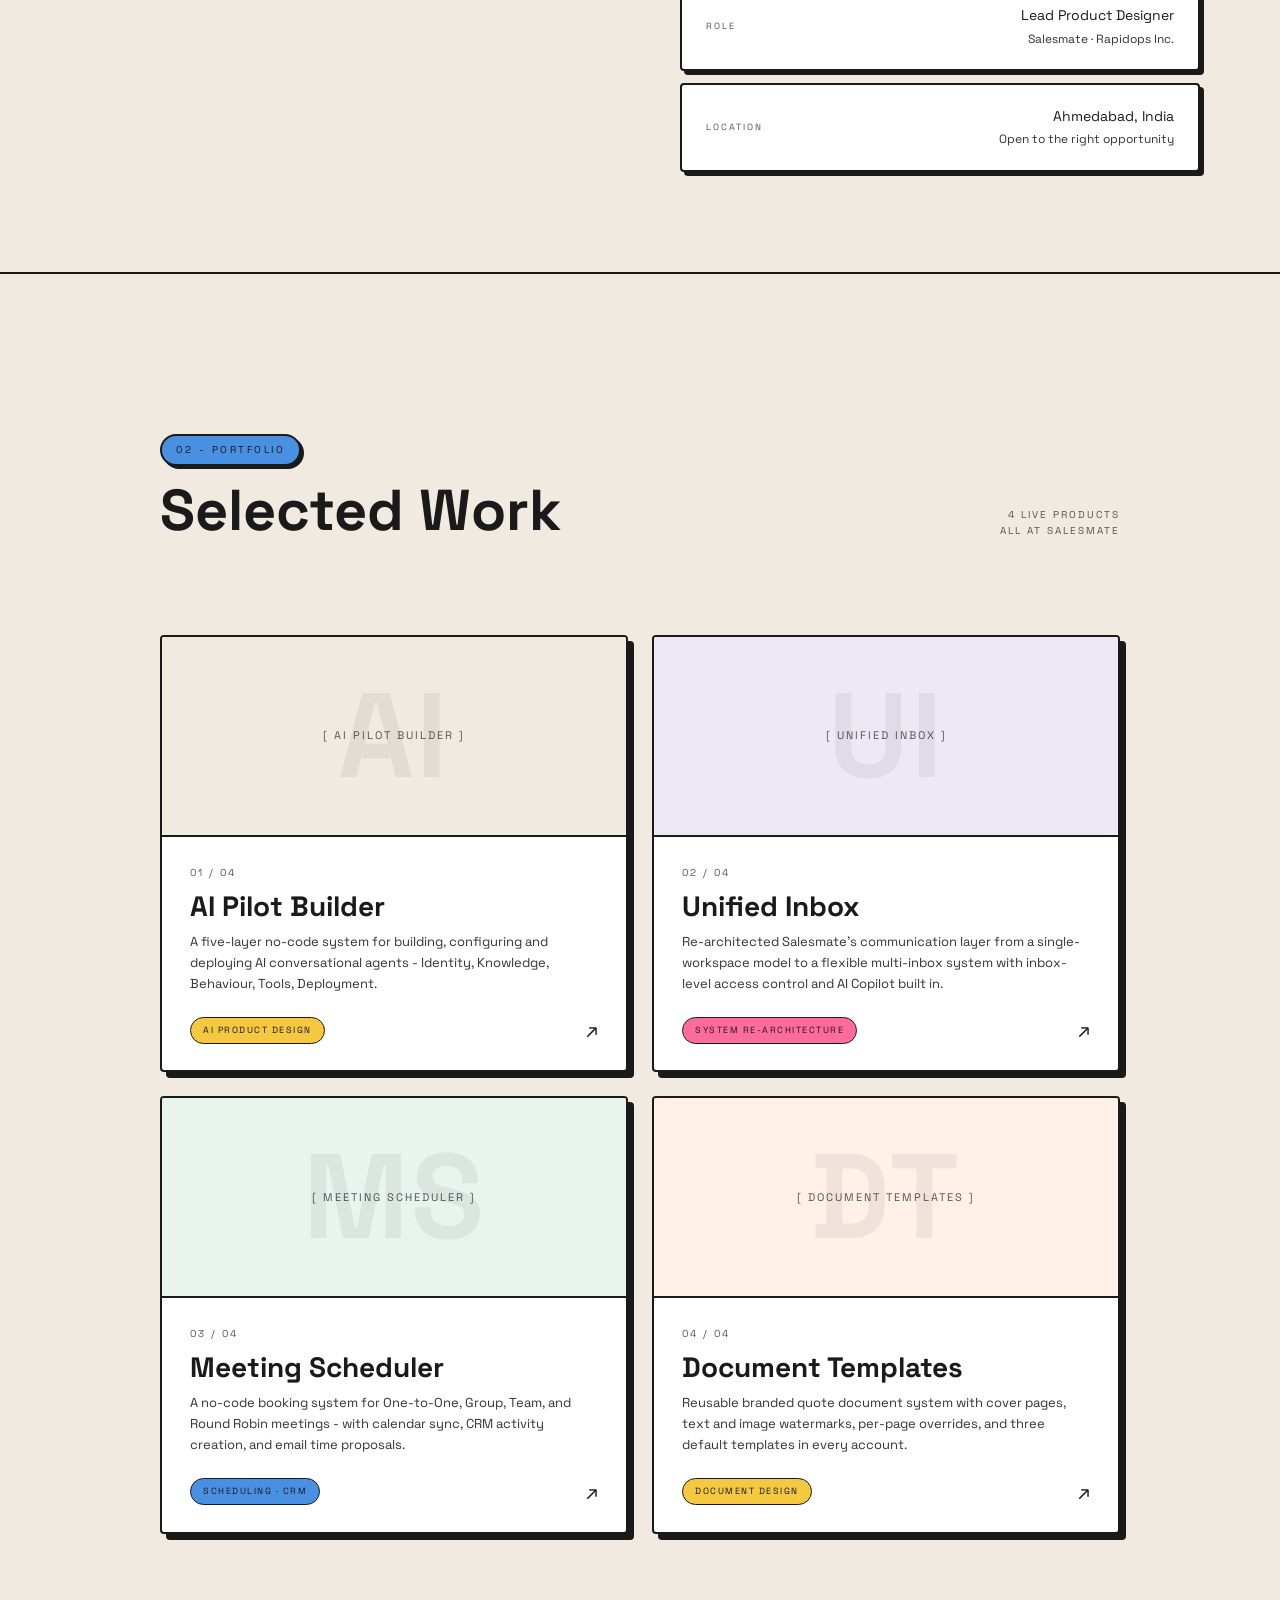
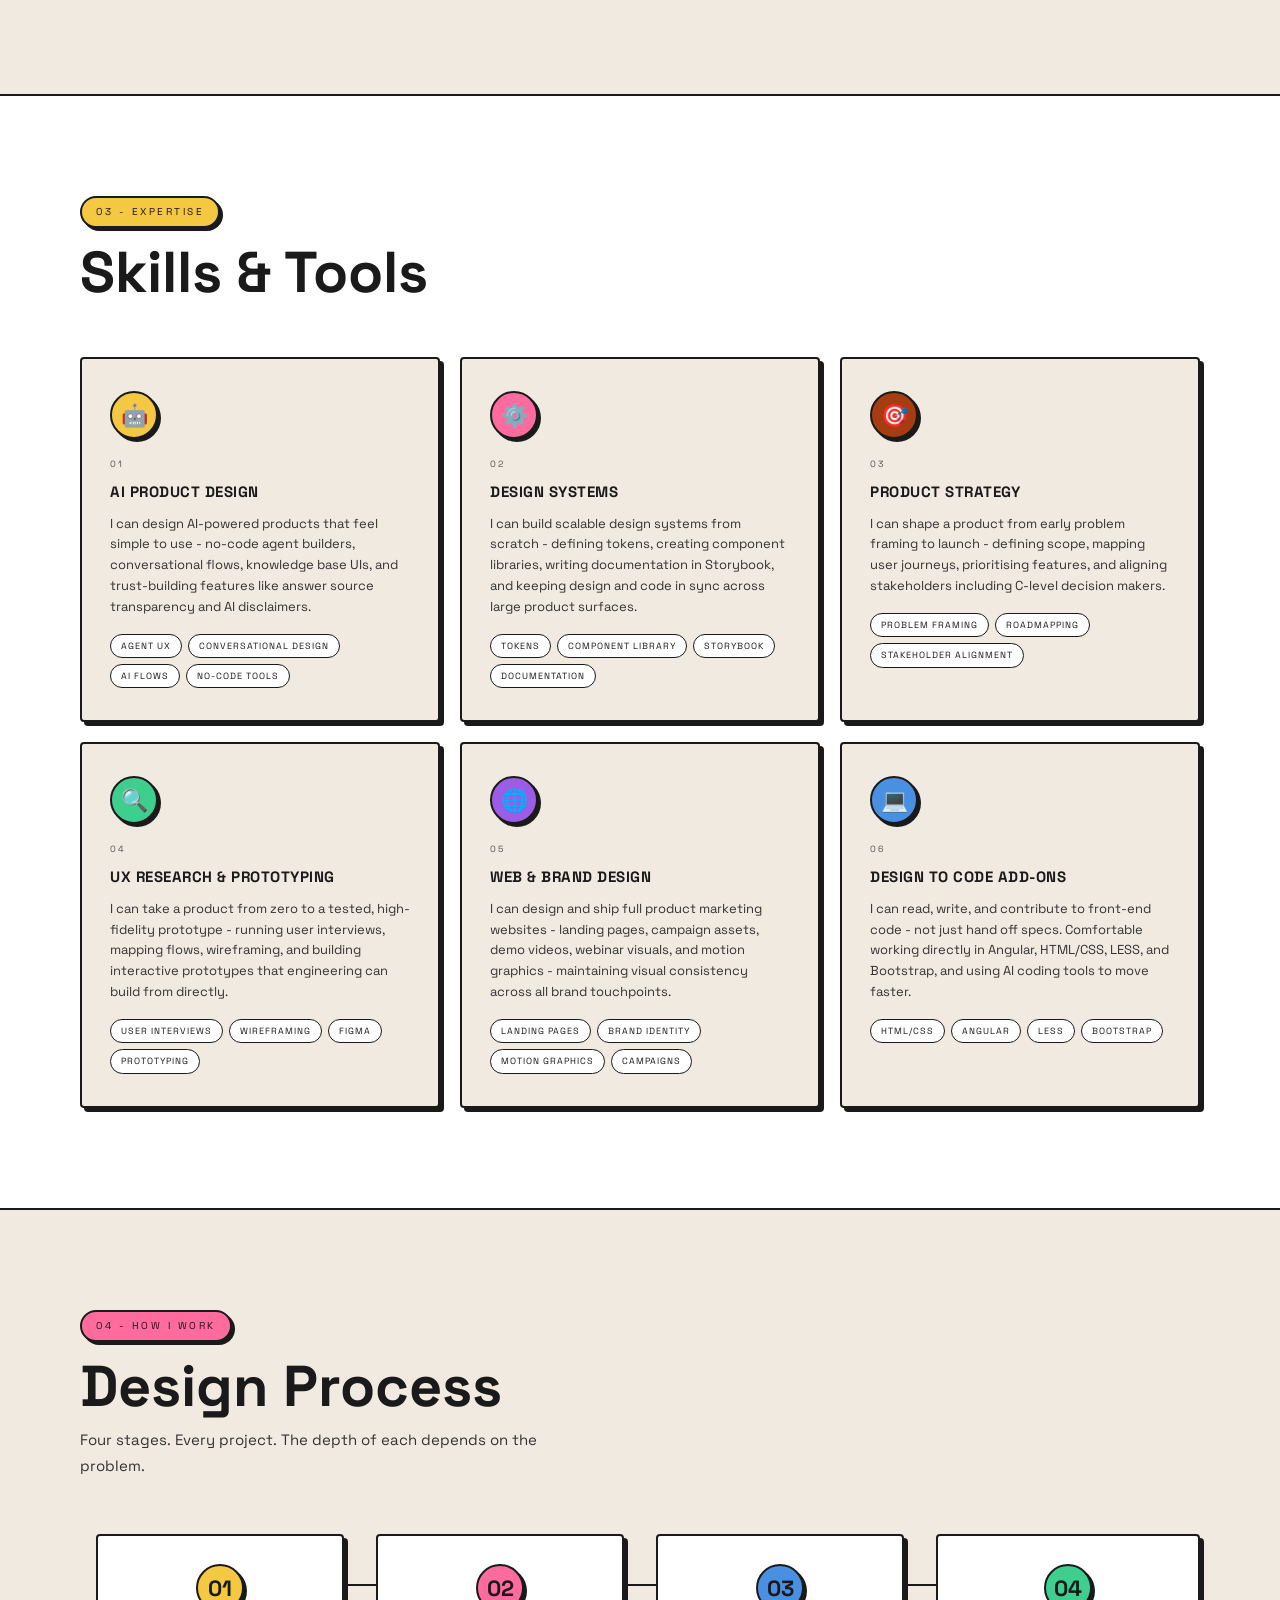
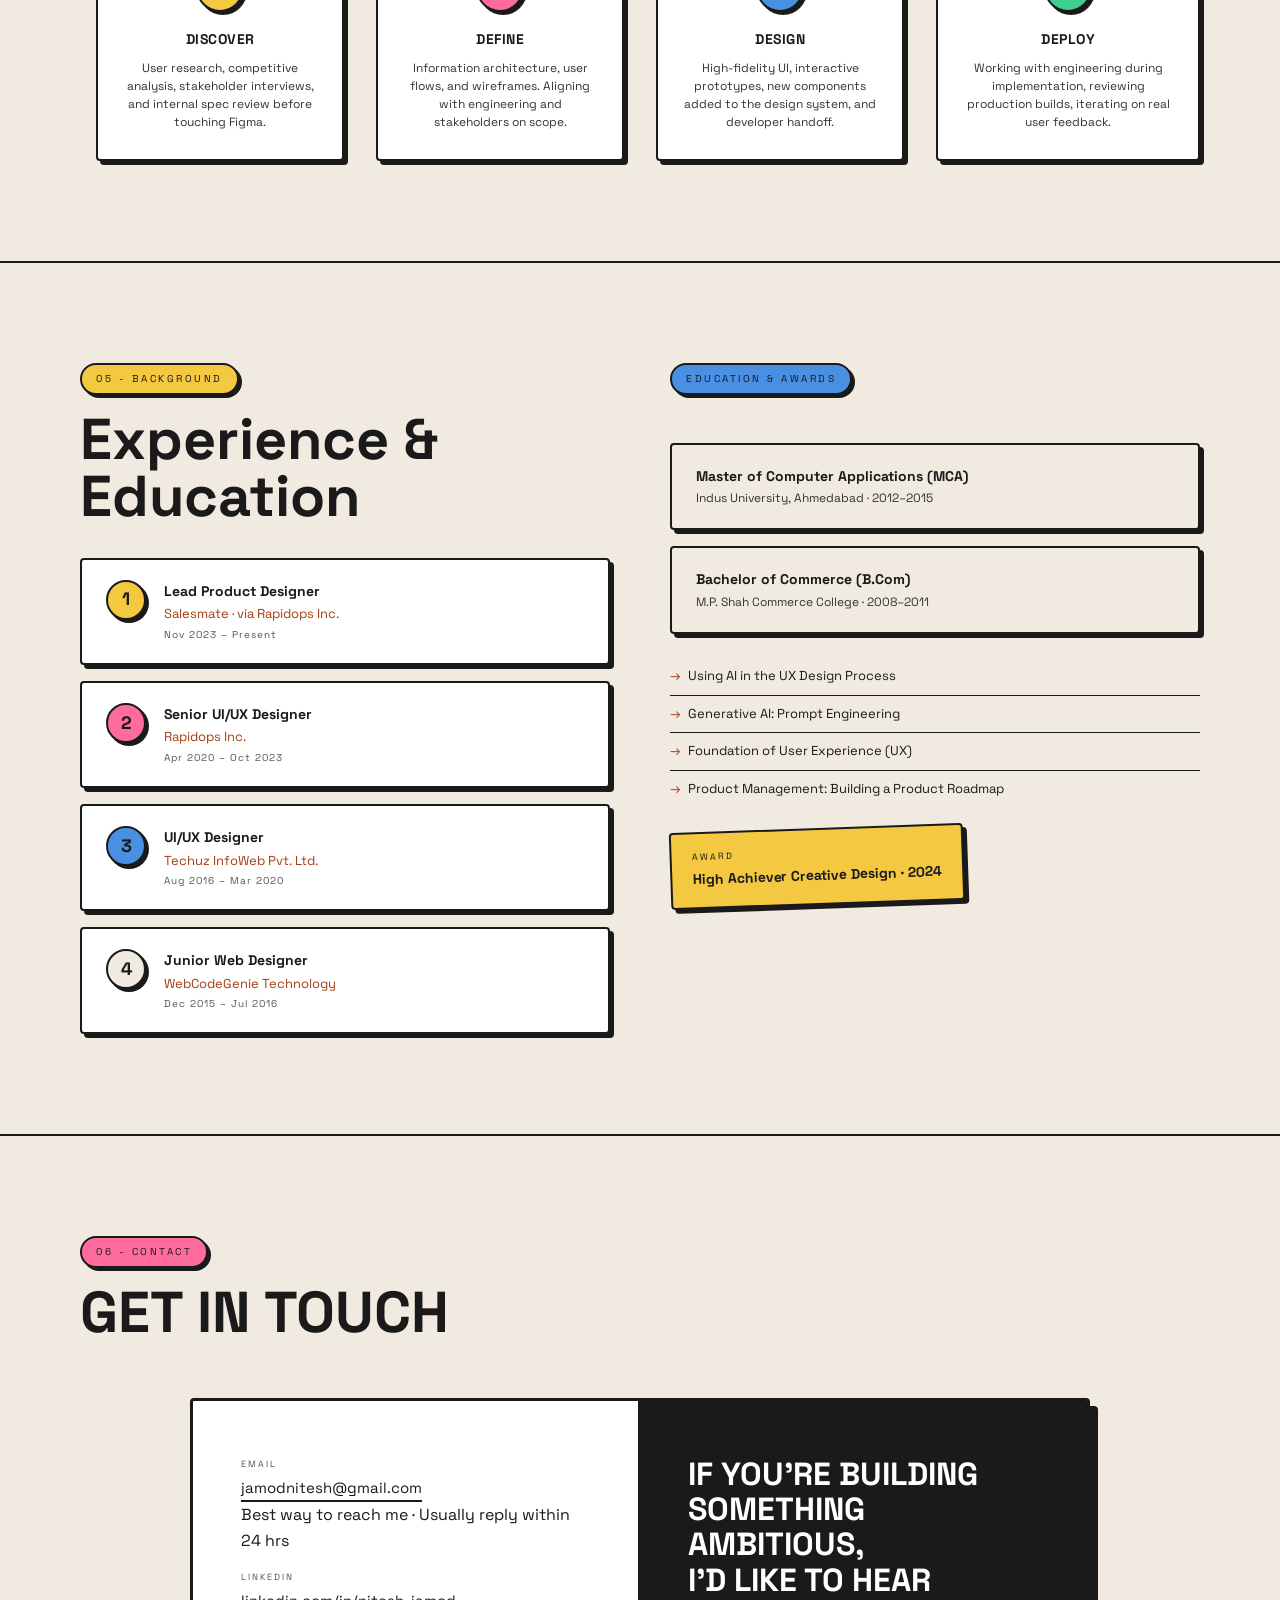
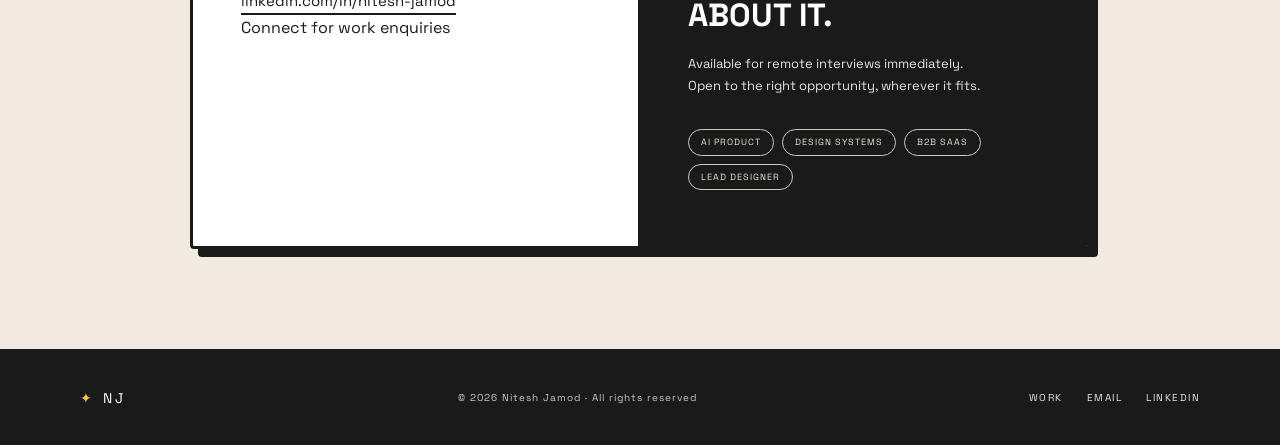
==== commit 0d27810e: "Describe what changed" ====
--- a/index.html
+++ b/index.html
@@ -14,14 +14,14 @@
 <meta property="og:type" content="website">
 <meta property="og:site_name" content="Nitesh Jamod Portfolio">
 <meta property="og:locale" content="en_US">
-<meta property="og:image" content="https://niteshjamod.com/assets/images/nitesh-jamod.jpg">
+<meta property="og:image" content="https://niteshjamod.com/assets/images/Nitesh_jamod_halfbody.webp">
 <meta property="og:image:width" content="1200">
 <meta property="og:image:height" content="630">
 
 <meta name="twitter:card" content="summary_large_image">
 <meta name="twitter:title" content="Nitesh Jamod — Lead Product Designer">
 <meta name="twitter:description" content="AI product design, design systems, B2B SaaS. Based in Ahmedabad.">
-<meta name="twitter:image" content="https://niteshjamod.com/assets/images/nitesh-jamod.jpg">
+<meta name="twitter:image" content="https://niteshjamod.com/assets/images/Nitesh_jamod_halfbody.webp">
 <meta name="twitter:url" content="https://niteshjamod.com/">
 <meta name="googlebot" content="index, follow, max-image-preview:large, max-snippet:-1, max-video-preview:-1">
 <title>Nitesh Jamod — Lead Product Designer</title>
@@ -83,7 +83,7 @@
       <div class="photo-arrow-label">That's me ↓</div>
       <div class="photo-arrow">↷</div>
       <div class="photo-frame" id="photo-frame">
-        <img src="assets/images/Nitesh_jamod_halfbody.png" alt="Nitesh Jamod" fetchpriority="high" decoding="async">
+        <img src="assets/images/Nitesh_jamod_halfbody.webp" alt="Nitesh Jamod" fetchpriority="high" decoding="async">
       </div>
       <div class="photo-tag">Nitesh Jamod</div>
       <div class="photo-badge"><strong>10+</strong>Years<br>Exp.</div>
@@ -117,13 +117,13 @@
 <section id="about">
   <div class="about-photo-wrap about-carousel rv" aria-label="Nitesh Jamod photo carousel">
     <div class="about-carousel-track">
-      <img src="assets/images/about-carousel/about-1.jpg" width="494" height="420" alt="Nitesh Jamod about image 1" class="about-carousel-slide is-active" fetchpriority="high" decoding="async">
-      <img src="assets/images/about-carousel/about-2.jpg" width="494" height="420" alt="Nitesh Jamod about image 2" class="about-carousel-slide" loading="lazy" decoding="async">
-      <img src="assets/images/about-carousel/about-3.jpg" width="494" height="420" alt="Nitesh Jamod about image 3" class="about-carousel-slide" loading="lazy" decoding="async">
-      <img src="assets/images/about-carousel/about-4.jpg" width="494" height="420" alt="Nitesh Jamod about image 4" class="about-carousel-slide" loading="lazy" decoding="async">
-      <img src="assets/images/about-carousel/about-5.jpg" width="494" height="420" alt="Nitesh Jamod about image 5" class="about-carousel-slide" loading="lazy" decoding="async">
-      <img src="assets/images/about-carousel/about-6.jpg" width="494" height="420" alt="Nitesh Jamod about image 6" class="about-carousel-slide" loading="lazy" decoding="async">
-      <img src="assets/images/about-carousel/about-7.jpg" width="494" height="420" alt="Nitesh Jamod about image 7" class="about-carousel-slide" loading="lazy" decoding="async">
+      <img src="assets/images/about-carousel/about-1.webp" width="494" height="420" alt="Nitesh Jamod about image 1" class="about-carousel-slide is-active" fetchpriority="high" decoding="async">
+      <img src="assets/images/about-carousel/about-2.webp" width="494" height="420" alt="Nitesh Jamod about image 2" class="about-carousel-slide" loading="lazy" decoding="async">
+      <img src="assets/images/about-carousel/about-3.webp" width="494" height="420" alt="Nitesh Jamod about image 3" class="about-carousel-slide" loading="lazy" decoding="async">
+      <img src="assets/images/about-carousel/about-4.webp" width="494" height="420" alt="Nitesh Jamod about image 4" class="about-carousel-slide" loading="lazy" decoding="async">
+      <img src="assets/images/about-carousel/about-5.webp" width="494" height="420" alt="Nitesh Jamod about image 5" class="about-carousel-slide" loading="lazy" decoding="async">
+      <img src="assets/images/about-carousel/about-6.webp" width="494" height="420" alt="Nitesh Jamod about image 6" class="about-carousel-slide" loading="lazy" decoding="async">
+      <img src="assets/images/about-carousel/about-7.webp" width="494" height="420" alt="Nitesh Jamod about image 7" class="about-carousel-slide" loading="lazy" decoding="async">
     </div>
     <div class="about-carousel-controls" aria-label="Carousel controls">
       <button type="button" class="about-carousel-btn" data-about-carousel="prev" aria-label="Previous image">‹</button>
--- a/assets/css/styles.css
+++ b/assets/css/styles.css
@@ -1649,6 +1649,66 @@
   margin-top:32px !important;
 }
 
+body.page-document-templates-case-study .document-walkthrough-card,
+body.page-document-templates-case-study .document-decision-note {
+  background:var(--case-paper) !important;
+  color:var(--case-ink) !important;
+  border:2px solid var(--case-line) !important;
+  border-radius:var(--radius) !important;
+  box-shadow:var(--shadow) !important;
+  padding:32px !important;
+  max-width:100% !important;
+  min-width:0 !important;
+  position:relative !important;
+  overflow:hidden !important;
+}
+
+body.page-document-templates-case-study .document-walkthrough-card::before,
+body.page-document-templates-case-study .document-decision-note::before {
+  content:'' !important;
+  position:absolute !important;
+  top:0 !important;
+  left:0 !important;
+  right:0 !important;
+  height:8px !important;
+  background:var(--case-pop) !important;
+  border-bottom:2px solid var(--case-line) !important;
+}
+
+body.page-document-templates-case-study .document-walkthrough-label,
+body.page-document-templates-case-study .document-decision-note-label {
+  font-family:'Space Grotesk', sans-serif !important;
+  font-size:12px !important;
+  line-height:1.3 !important;
+  letter-spacing:2px !important;
+  text-transform:uppercase !important;
+  color:var(--case-accent) !important;
+  margin:10px 0 16px !important;
+  font-weight:700 !important;
+}
+
+body.page-document-templates-case-study .document-walkthrough-card p,
+body.page-document-templates-case-study .document-decision-note p {
+  color:var(--case-ink) !important;
+  font-size:16px !important;
+  line-height:1.75 !important;
+  margin:0 !important;
+  max-width:78ch !important;
+}
+
+body.page-document-templates-case-study .document-decision-note p + p {
+  margin-top:14px !important;
+}
+
+body.page-document-templates-case-study .hero-right .document-walkthrough-card {
+  max-width:560px !important;
+  margin-left:auto !important;
+}
+
+body.page-document-templates-case-study .outcome-walkthrough-card {
+  margin-top:32px !important;
+}
+
 /* ── GLOBAL TYPOGRAPHY ───────────────────────── */
 html,
 body,
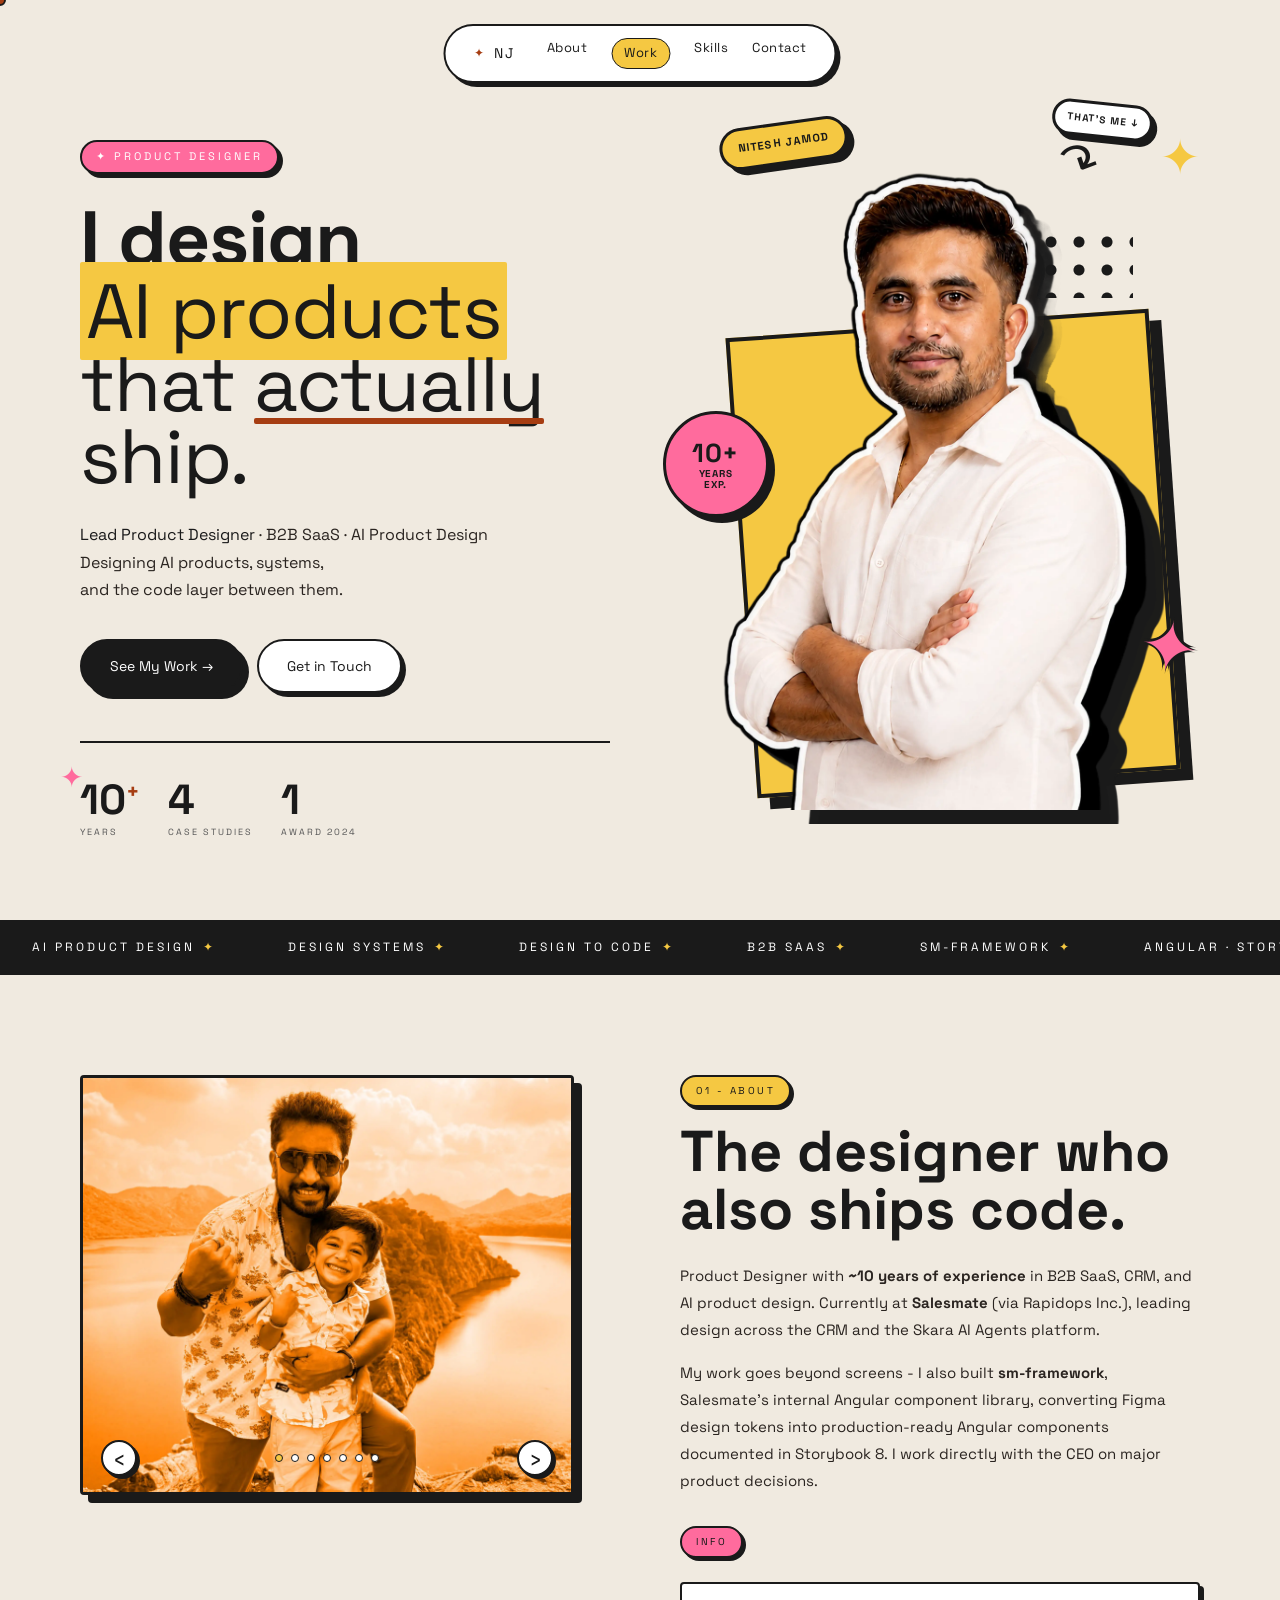
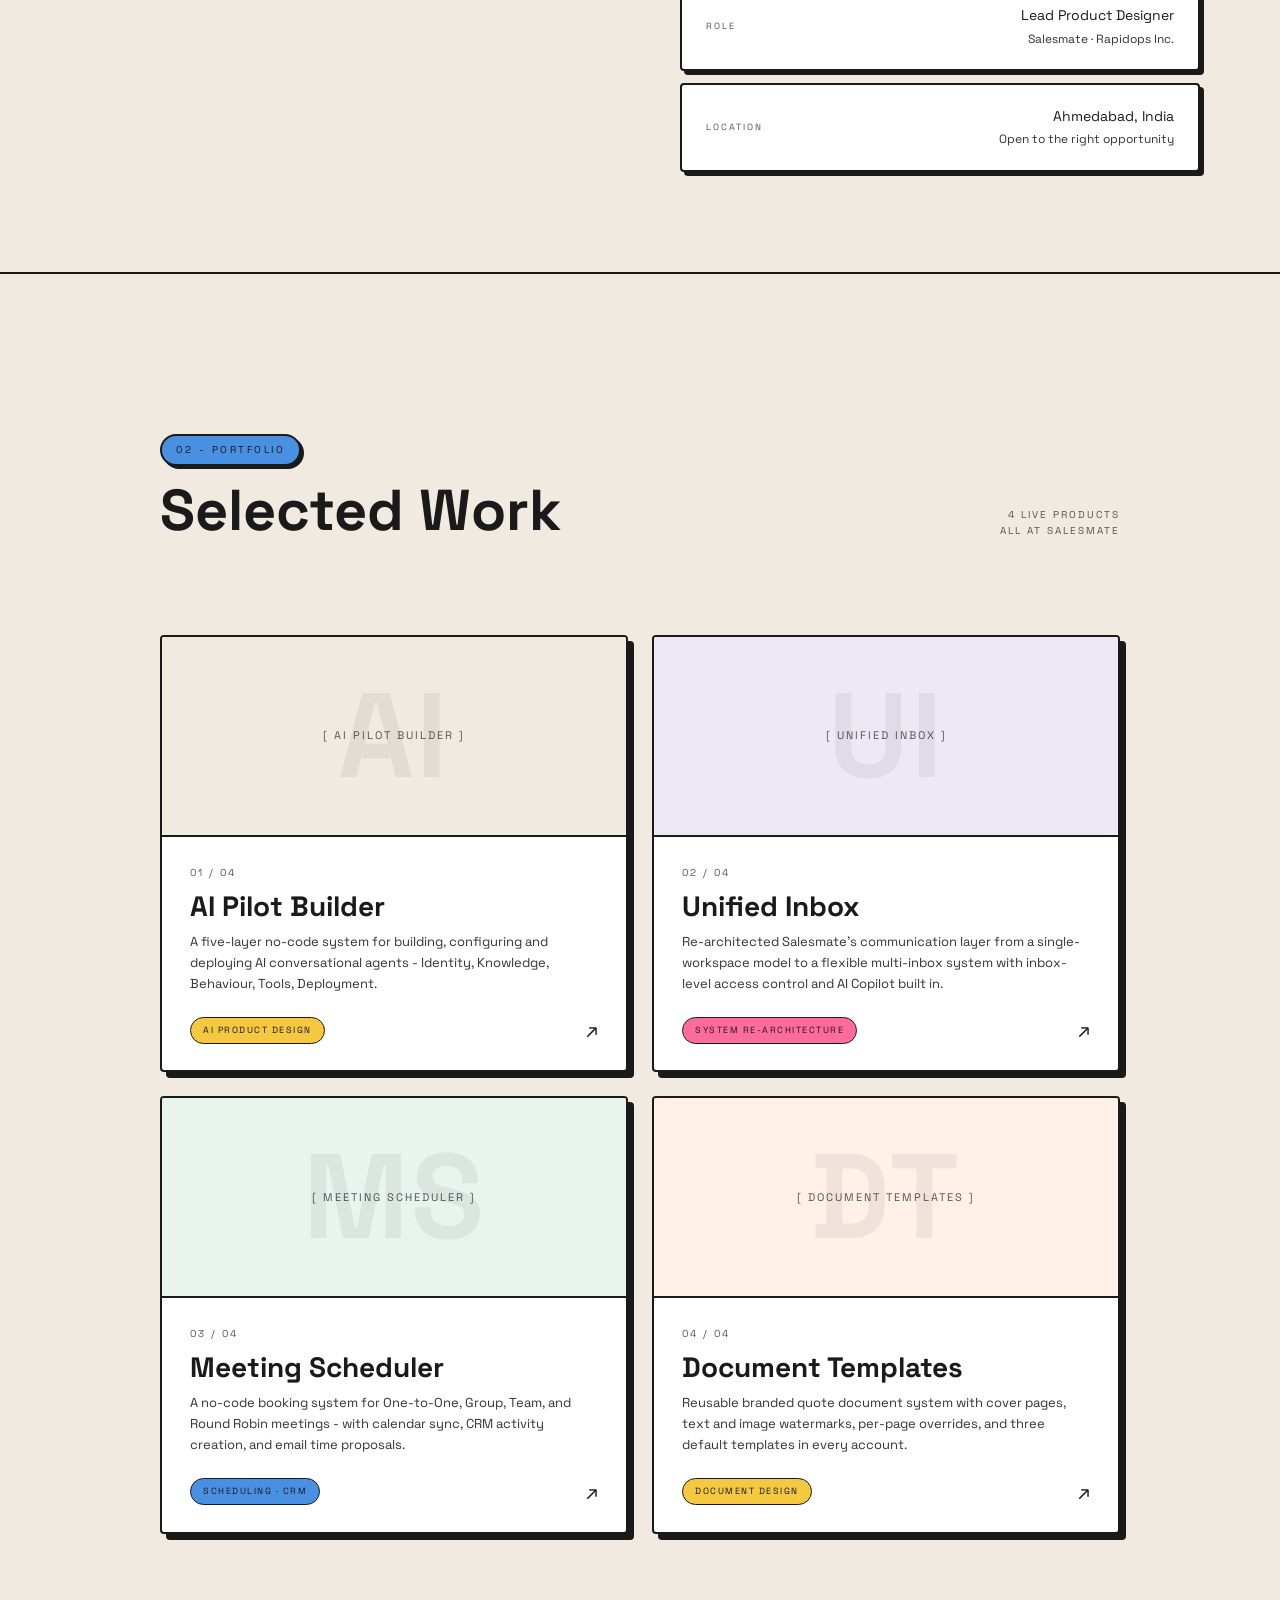
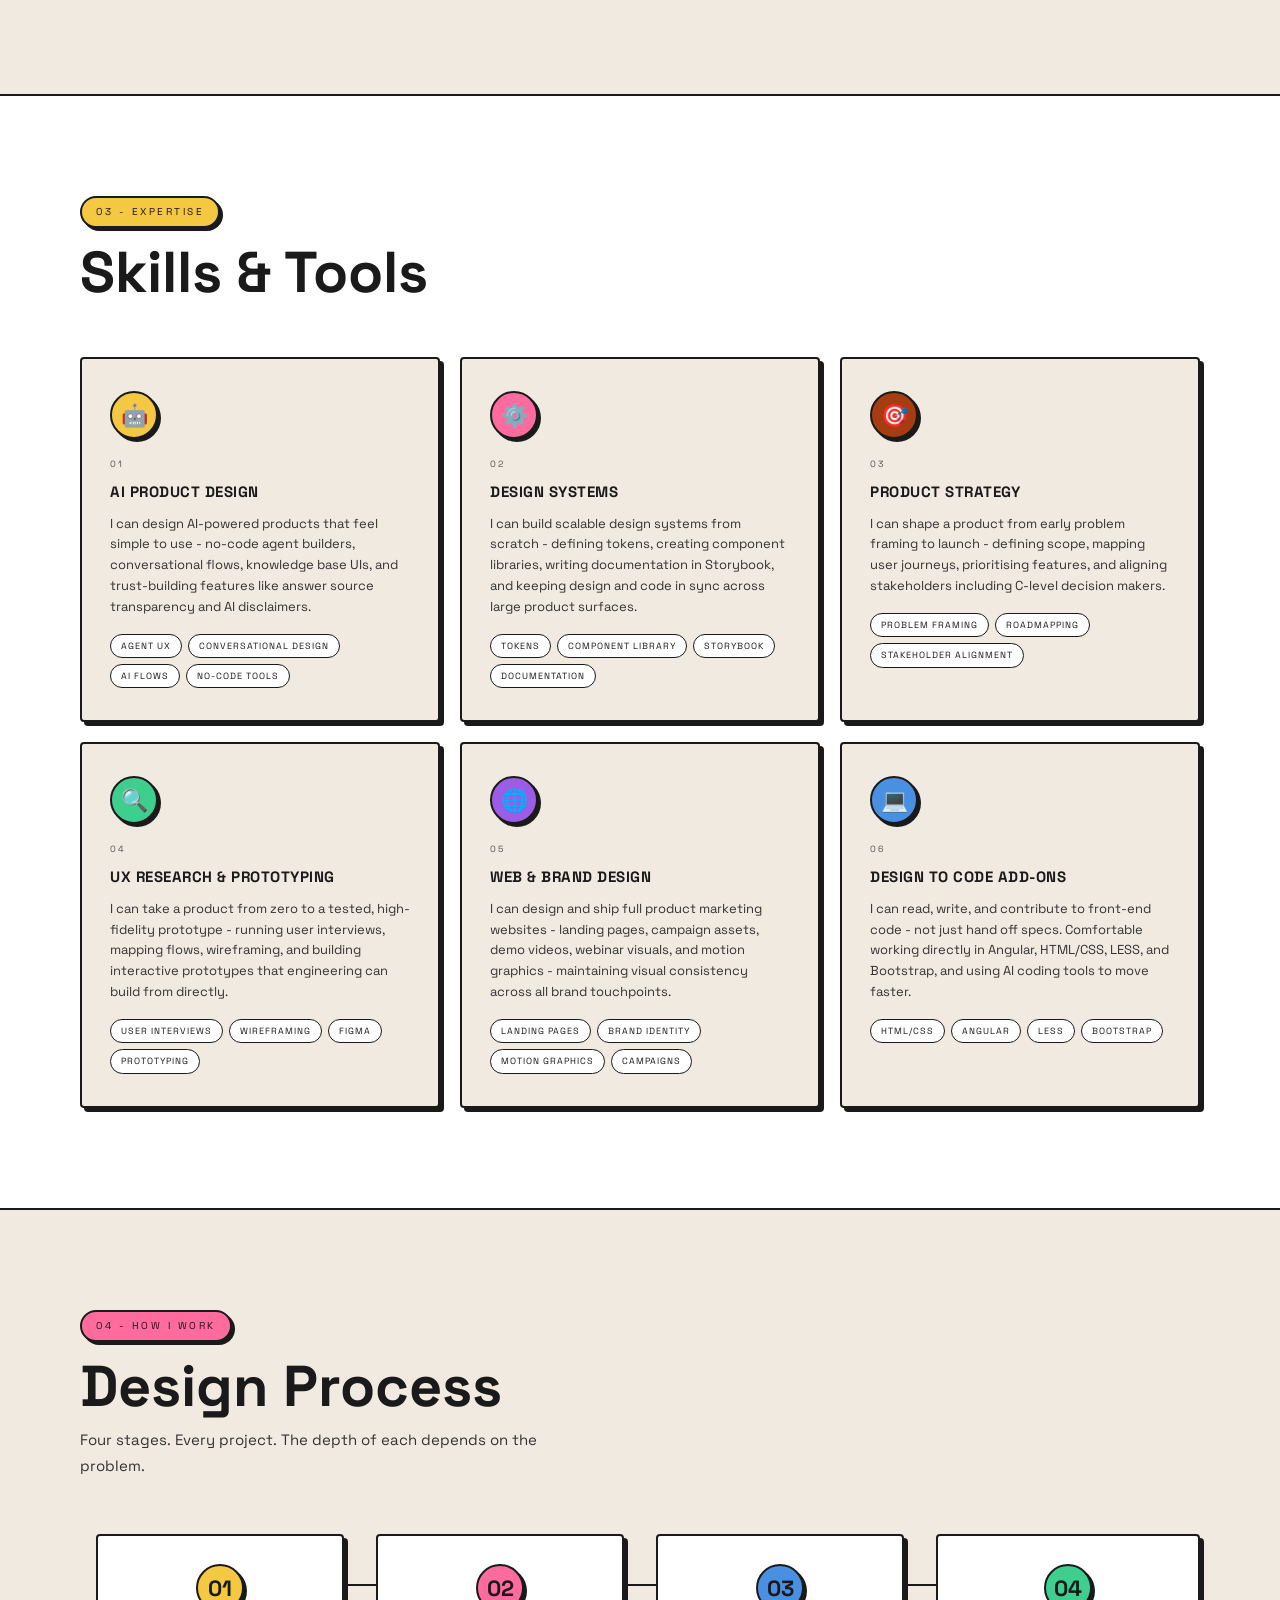
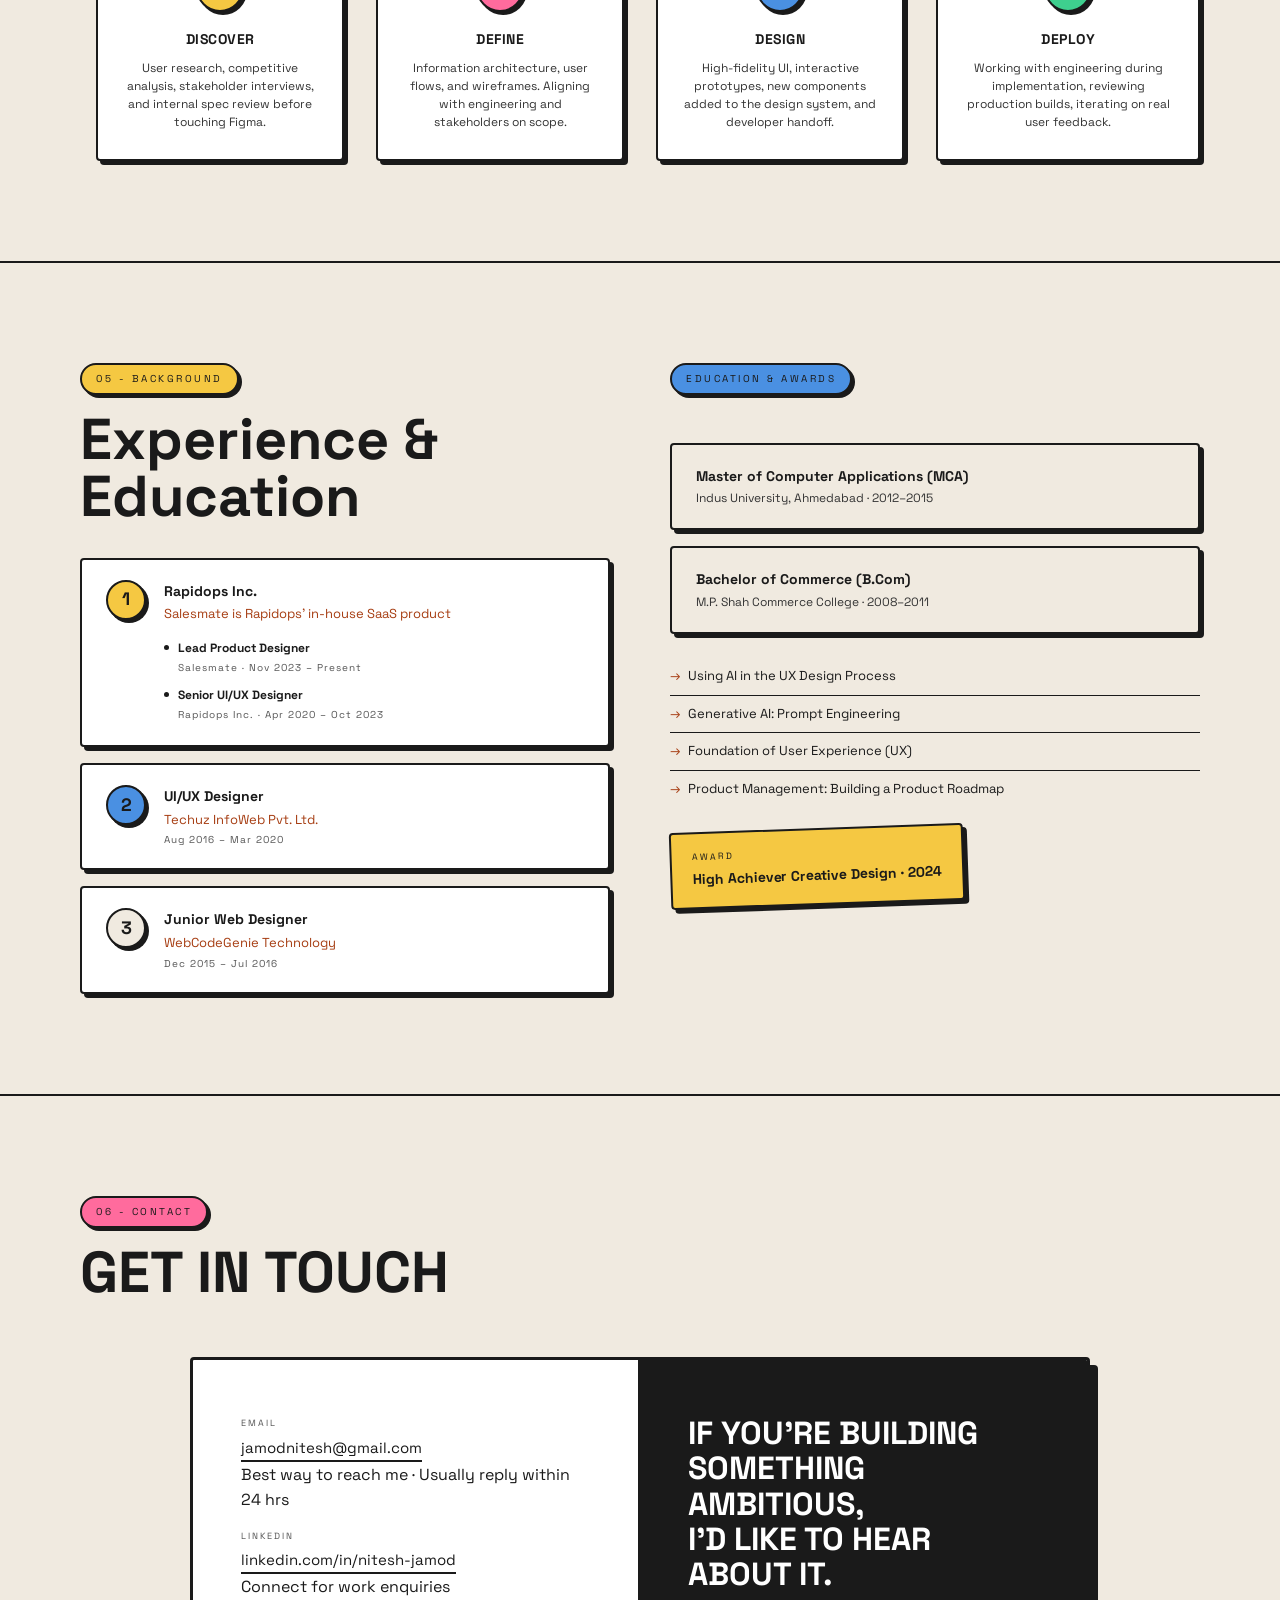
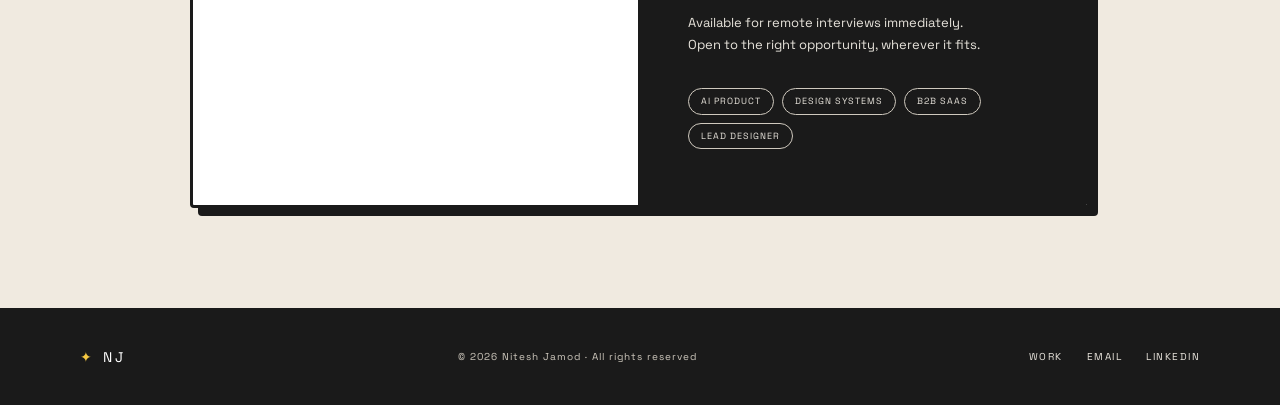
==== commit aee46f3c: "Describe what changed" ====
--- a/index.html
+++ b/index.html
@@ -295,10 +295,25 @@
       <span class="s-label yellow">05 - Background</span>
       <h2 class="s-title" style="margin-bottom:0">Experience & Education</h2>
       <div class="exp-items" style="margin-top:32px">
-        <div class="exp-card rv"><div class="exp-badge" style="background:var(--yellow)">1</div><div><div class="exp-role">Lead Product Designer</div><div class="exp-co">Salesmate · via Rapidops Inc.</div><div class="exp-dt">Nov 2023 – Present</div></div></div>
-        <div class="exp-card rv d1"><div class="exp-badge" style="background:var(--pink)">2</div><div><div class="exp-role">Senior UI/UX Designer</div><div class="exp-co">Rapidops Inc.</div><div class="exp-dt">Apr 2020 – Oct 2023</div></div></div>
-        <div class="exp-card rv d2"><div class="exp-badge" style="background:var(--blue)">3</div><div><div class="exp-role">UI/UX Designer</div><div class="exp-co">Techuz InfoWeb Pvt. Ltd.</div><div class="exp-dt">Aug 2016 – Mar 2020</div></div></div>
-        <div class="exp-card rv d3"><div class="exp-badge" style="background:var(--cream)">4</div><div><div class="exp-role">Junior Web Designer</div><div class="exp-co">WebCodeGenie Technology</div><div class="exp-dt">Dec 2015 – Jul 2016</div></div></div>
+        <div class="exp-card exp-card-group rv">
+          <div class="exp-badge" style="background:var(--yellow)">1</div>
+          <div class="exp-body">
+            <div class="exp-role">Rapidops Inc.</div>
+            <div class="exp-co">Salesmate is Rapidops' in-house SaaS product</div>
+            <div class="exp-track">
+              <div class="exp-track-item">
+                <div class="exp-track-role">Lead Product Designer</div>
+                <div class="exp-dt">Salesmate · Nov 2023 – Present</div>
+              </div>
+              <div class="exp-track-item">
+                <div class="exp-track-role">Senior UI/UX Designer</div>
+                <div class="exp-dt">Rapidops Inc. · Apr 2020 – Oct 2023</div>
+              </div>
+            </div>
+          </div>
+        </div>
+        <div class="exp-card rv d1"><div class="exp-badge" style="background:var(--blue)">2</div><div><div class="exp-role">UI/UX Designer</div><div class="exp-co">Techuz InfoWeb Pvt. Ltd.</div><div class="exp-dt">Aug 2016 – Mar 2020</div></div></div>
+        <div class="exp-card rv d2"><div class="exp-badge" style="background:var(--cream)">3</div><div><div class="exp-role">Junior Web Designer</div><div class="exp-co">WebCodeGenie Technology</div><div class="exp-dt">Dec 2015 – Jul 2016</div></div></div>
       </div>
     </div>
     <div class="rv d2">
--- a/assets/css/styles.css
+++ b/assets/css/styles.css
@@ -441,9 +441,18 @@
 }
 .exp-card:hover { transform:translate(-2px,-2px); box-shadow:var(--shadow-lg); }
 .exp-badge { width:40px; height:40px; border-radius:50%; border:2px solid var(--black); flex-shrink:0; display:flex; align-items:center; justify-content:center; font-family:'Space Grotesk', sans-serif; font-weight:700; font-size:18px; box-shadow:3px 3px 0 var(--black); }
+.exp-body { min-width:0; }
 .exp-role { font-size:14px; font-weight:400; margin-bottom:2px; }
 .exp-co { font-size:13px; color:var(--orange); margin-bottom:2px; }
 .exp-dt { font-family:'Space Grotesk', sans-serif; font-size:10px; letter-spacing:1px; color:#555; }
+.exp-card-group { padding-bottom:22px; }
+.exp-track { margin-top:14px; display:grid; gap:10px; }
+.exp-track-item { position:relative; padding-left:14px; }
+.exp-track-item::before {
+  content:""; position:absolute; left:0; top:6px;
+  width:5px; height:5px; border-radius:50%; background:var(--black);
+}
+.exp-track-role { font-size:12px; font-weight:700; margin-bottom:2px; }
 
 .edu-items { margin-top:32px; display:flex; flex-direction:column; gap:16px; }
 .edu-card { background:var(--cream); border:2px solid var(--black); box-shadow:var(--shadow); border-radius:var(--radius); padding:20px 24px; }
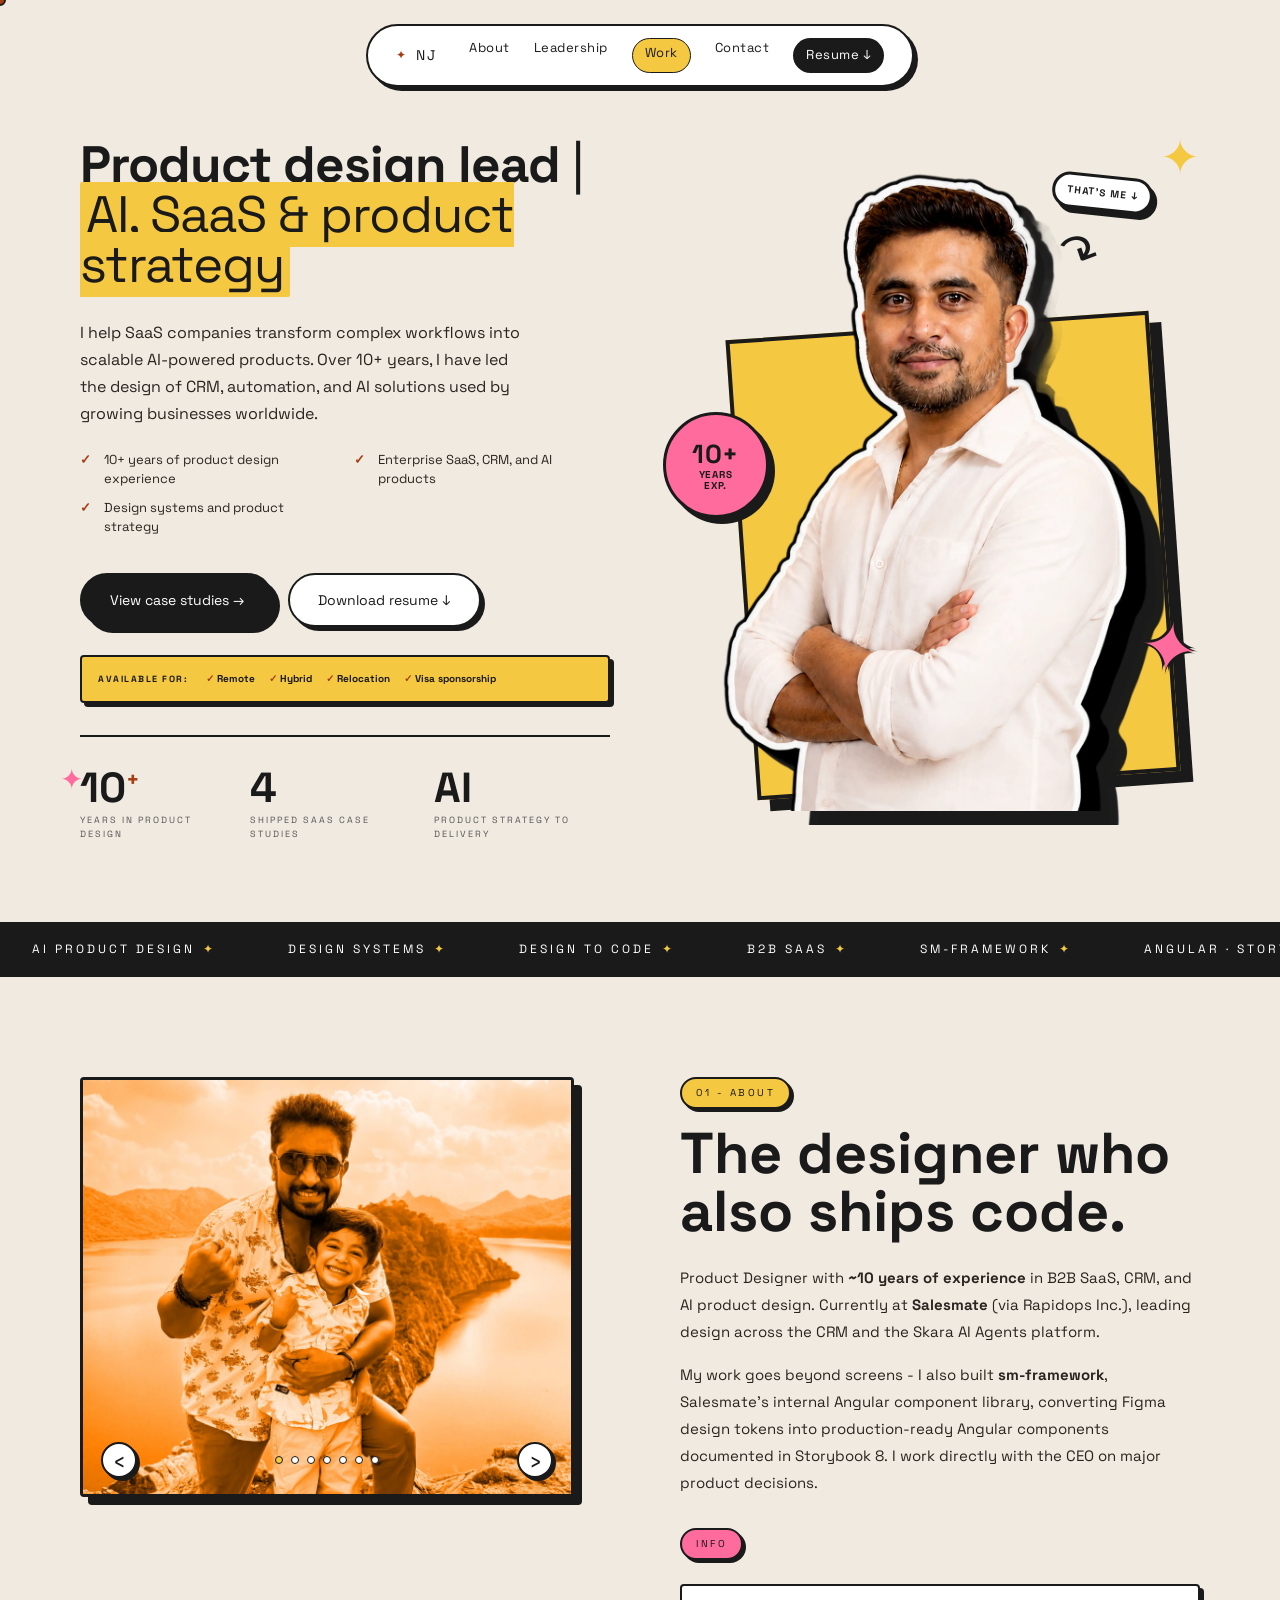
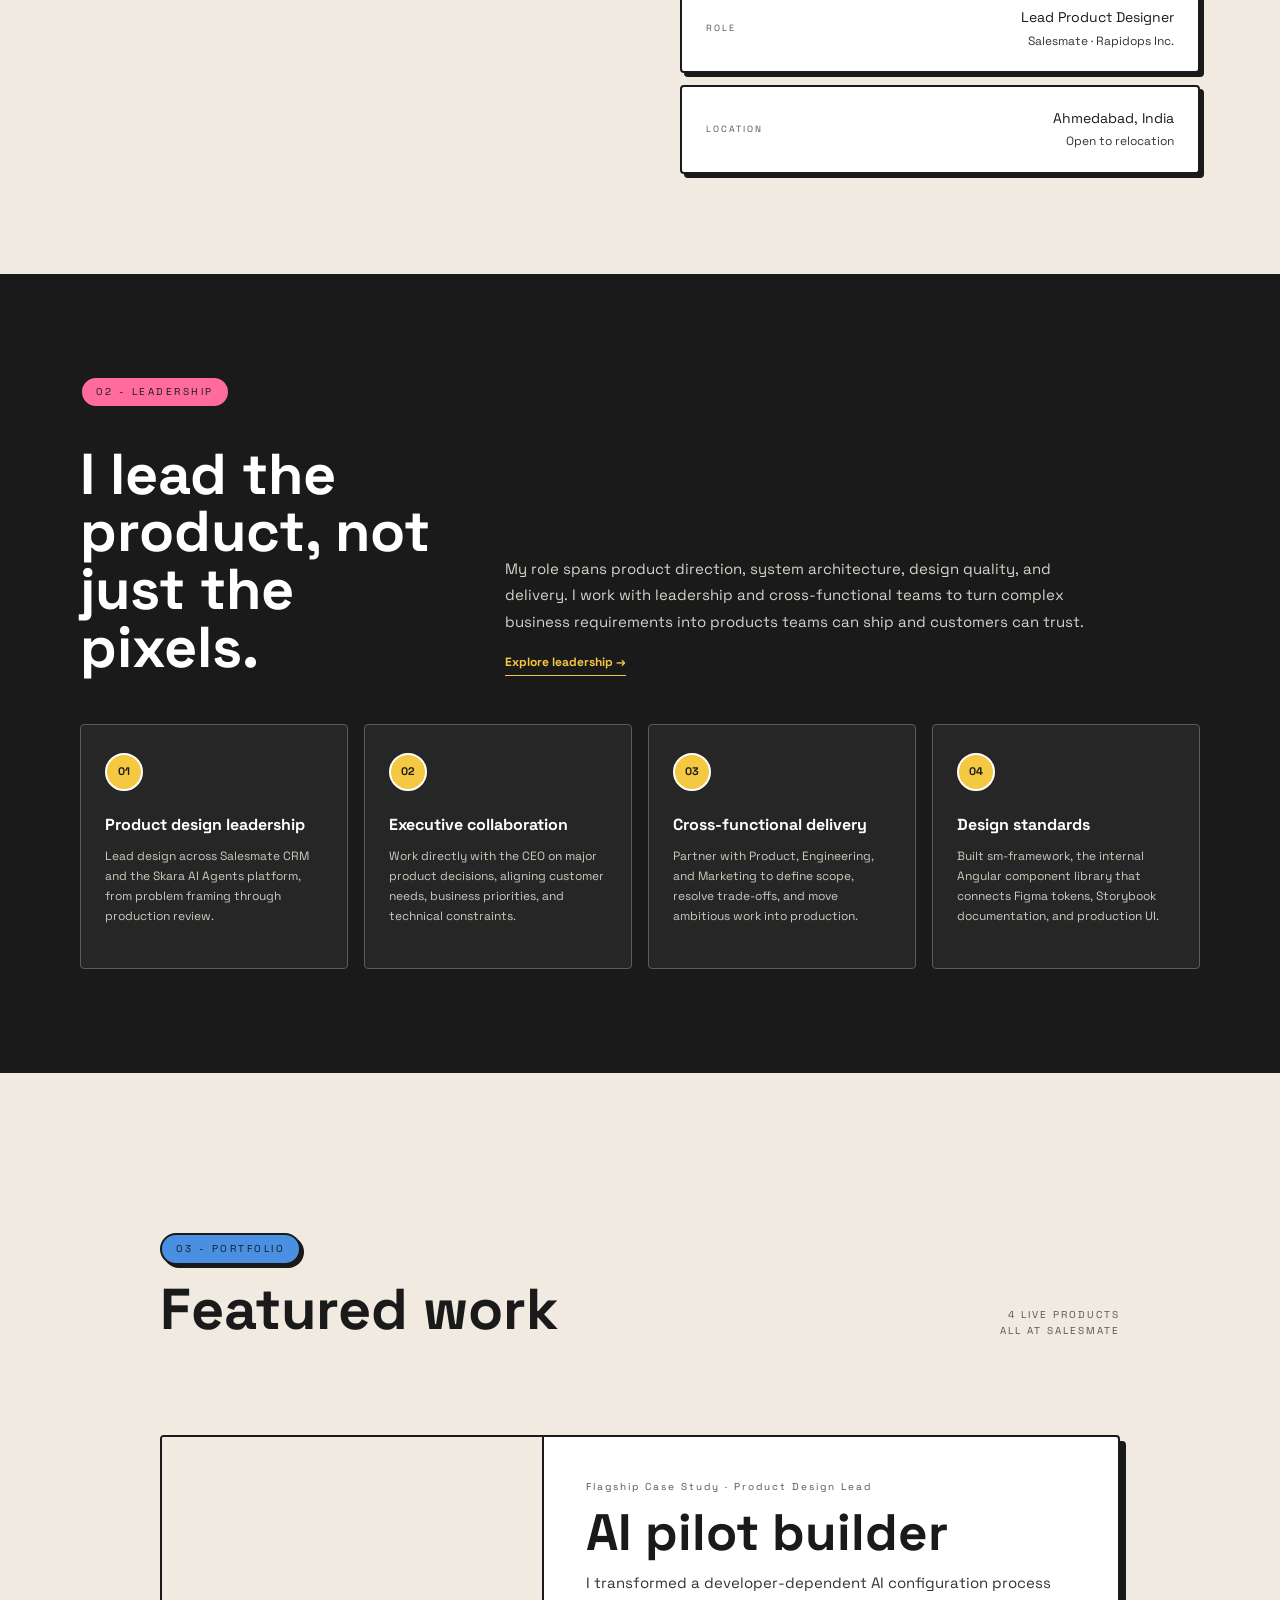
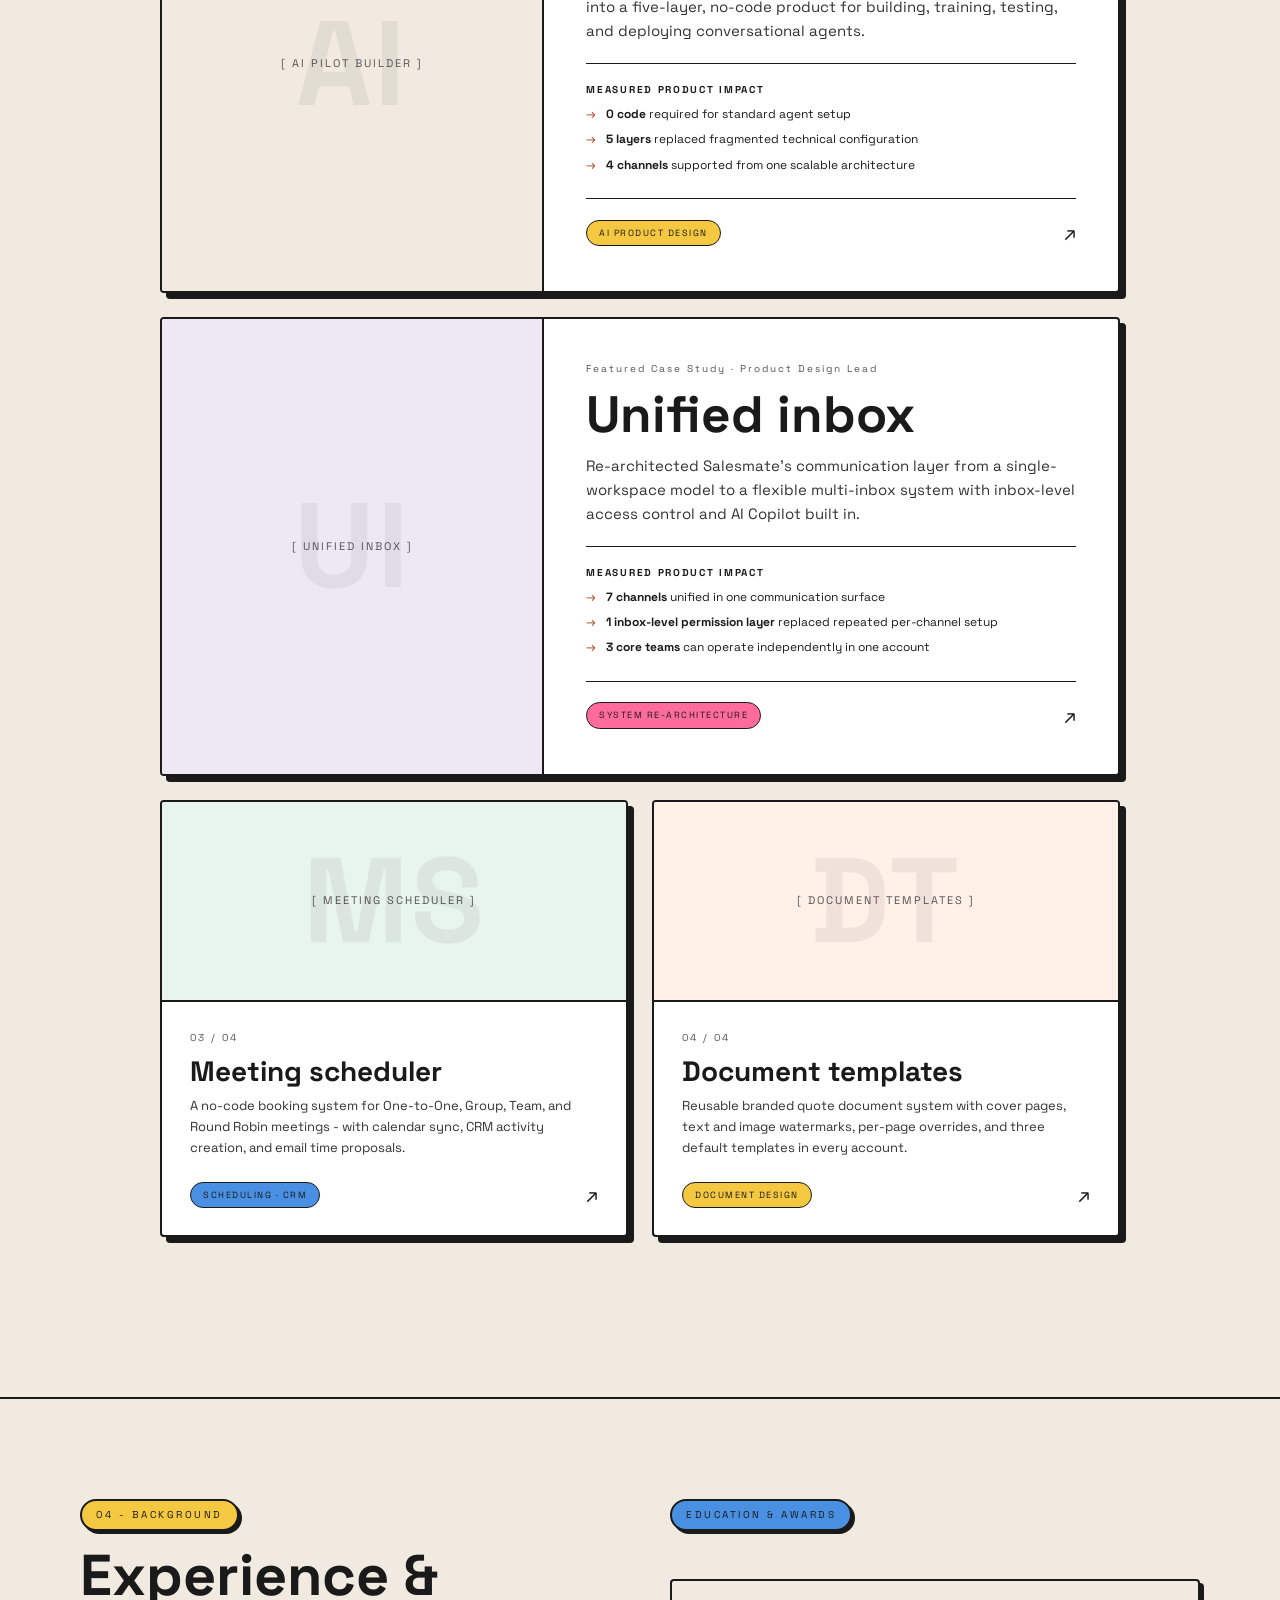
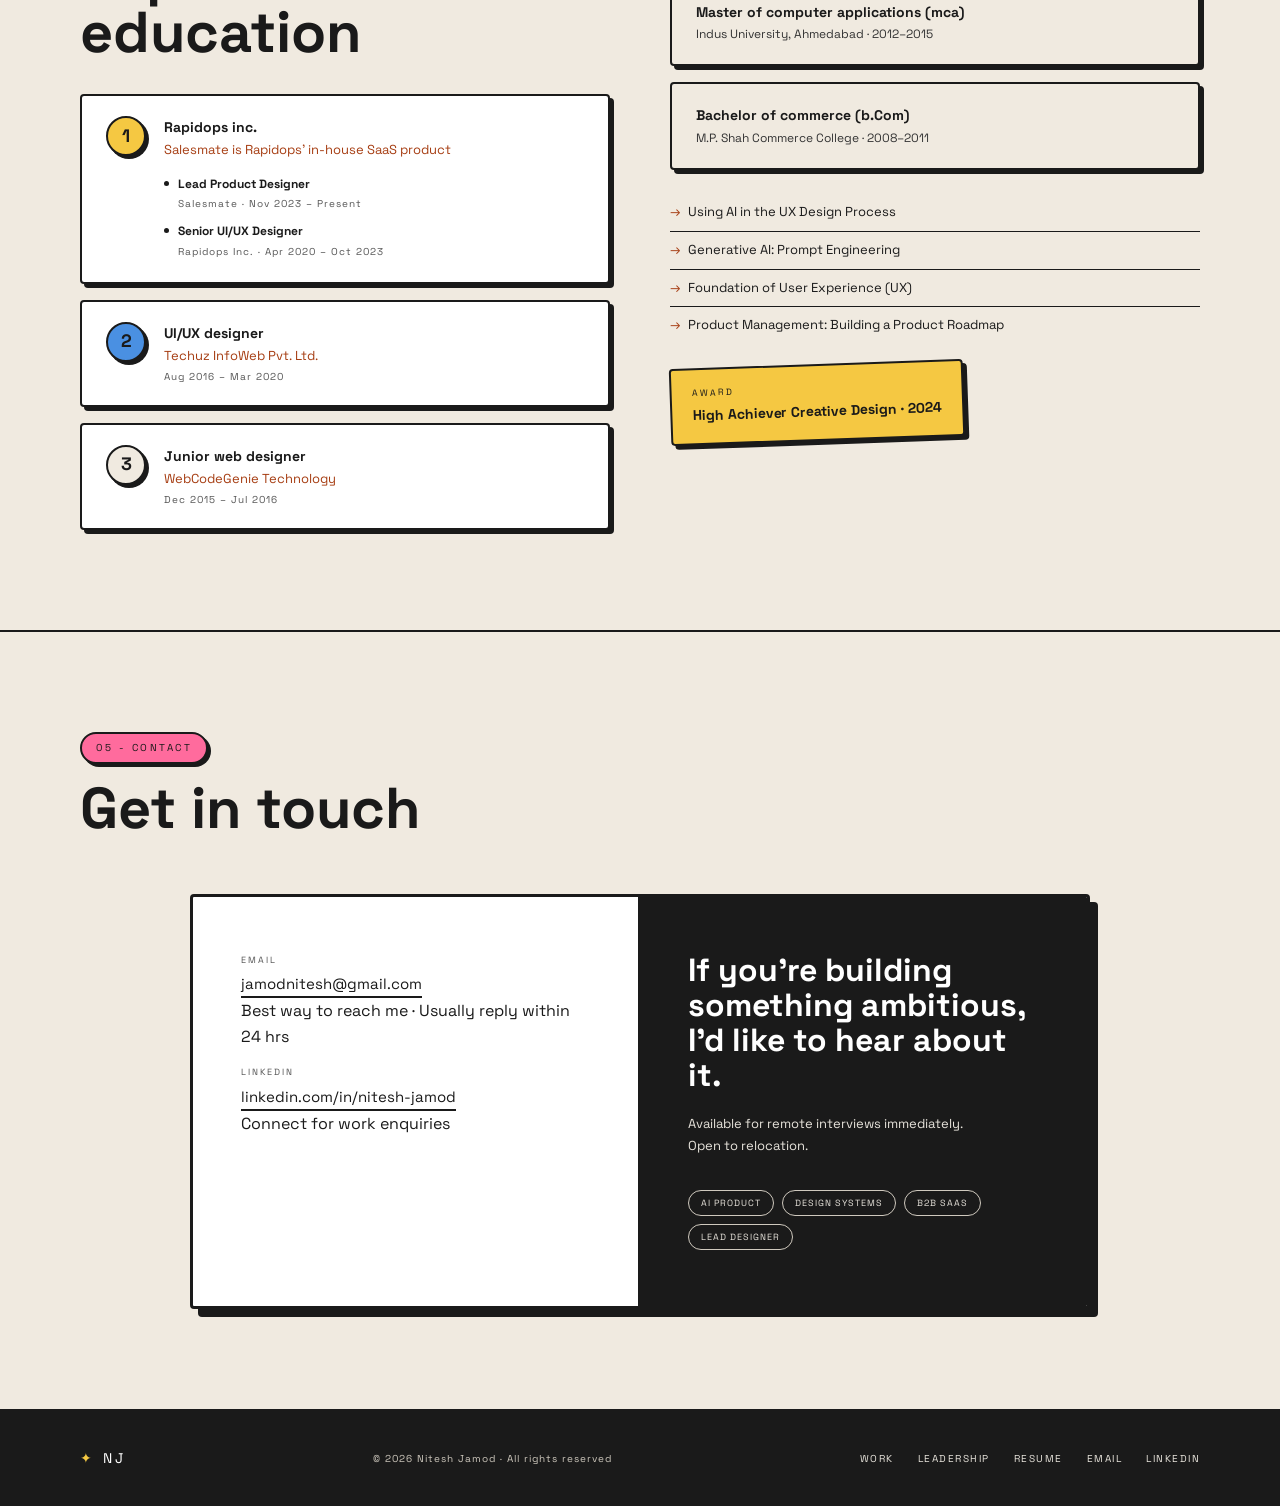
==== commit 7f5f0aaa: "Describe what changed" ====
--- a/index.html
+++ b/index.html
@@ -3,7 +3,7 @@
 <head>
 <meta charset="UTF-8">
 <meta name="viewport" content="width=device-width, initial-scale=1.0">
-<meta name="description" content="Nitesh Jamod — Lead Product Designer specialising in AI product design, design systems, and B2B SaaS. 10 years of experience. Based in Ahmedabad, open to Europe.">
+<meta name="description" content="Nitesh Jamod — Lead Product Designer specialising in AI product design, design systems, and B2B SaaS. 10 years of experience. Open to relocation.">
 <meta name="robots" content="index, follow">
 <meta name="author" content="Nitesh Jamod">
 <meta name="theme-color" content="#F0EAE0">
@@ -41,9 +41,10 @@
   <a href="#hero" class="nav-logo">NJ</a>
   <div class="nav-links">
     <a href="#about">About</a>
+    <a href="leadership.html">Leadership</a>
     <a href="#projects" class="active">Work</a>
-    <a href="#skills">Skills</a>
     <a href="#contact">Contact</a>
+    <a href="output/pdf/Nitesh-Jamod-CV2026.pdf" class="nav-resume" download>Resume ↓</a>
   </div>
 </nav>
 
@@ -53,28 +54,27 @@
   <div class="hero-deco-star s2">✦</div>
 
   <div class="hero-left">
-    <div class="hero-eyebrow">✦ Product Designer</div>
-    <h1 class="hero-title">
-      I design<br>
-      <span class="line2">
-        <span class="hl-yellow">AI products</span><br>
-        that <span class="hl-under">actually</span><br>
-        ship.
-      </span>
-    </h1>
+    <h1 class="hero-title hero-title-recruiter">Product Design Lead <span aria-hidden="true">|</span><br><span class="hl-yellow">AI, SaaS &amp; Product Strategy</span></h1>
     <p class="hero-body">
-      <strong>Lead Product Designer</strong> · B2B SaaS · AI Product Design<br>
-      Designing AI products, systems,<br>
-      and the code layer between them.
+      I help SaaS companies transform complex workflows into scalable AI-powered products. Over 10+ years, I have led the design of CRM, automation, and AI solutions used by growing businesses worldwide.
     </p>
+    <ul class="hero-proof" aria-label="Experience highlights">
+      <li>10+ years of product design experience</li>
+      <li>Enterprise SaaS, CRM, and AI products</li>
+      <li>Design systems and product strategy</li>
+    </ul>
     <div class="hero-ctas">
-      <a href="#projects" class="btn-primary">See My Work →</a>
-      <a href="#contact" class="btn-secondary">Get in Touch</a>
+      <a href="#projects" class="btn-primary">View Case Studies →</a>
+      <a href="output/pdf/Nitesh-Jamod-CV2026.pdf" class="btn-secondary" download>Download Resume ↓</a>
+    </div>
+    <div class="hero-availability" aria-label="Work authorization and availability">
+      <strong>Available for:</strong>
+      <span>✓ Remote</span><span>✓ Hybrid</span><span>✓ Relocation</span><span>✓ Visa sponsorship</span>
     </div>
     <div class="hero-stats">
-      <div class="hstat"><div class="hstat-n">10<sup>+</sup></div><div class="hstat-l">Years</div></div>
-      <div class="hstat"><div class="hstat-n">4</div><div class="hstat-l">Case Studies</div></div>
-      <div class="hstat"><div class="hstat-n">1</div><div class="hstat-l">Award 2024</div></div>
+      <div class="hstat"><div class="hstat-n">10<sup>+</sup></div><div class="hstat-l">Years in product design</div></div>
+      <div class="hstat"><div class="hstat-n">4</div><div class="hstat-l">Shipped SaaS case studies</div></div>
+      <div class="hstat"><div class="hstat-n">AI</div><div class="hstat-l">Product strategy to delivery</div></div>
     </div>
   </div>
 
@@ -85,7 +85,6 @@
       <div class="photo-frame" id="photo-frame">
         <img src="assets/images/Nitesh_jamod_halfbody.webp" alt="Nitesh Jamod" fetchpriority="high" decoding="async">
       </div>
-      <div class="photo-tag">Nitesh Jamod</div>
       <div class="photo-badge"><strong>10+</strong>Years<br>Exp.</div>
     </div>
   </div>
@@ -148,9 +147,24 @@
       </div>
       <div style="background:var(--white);border:2px solid var(--black);box-shadow:var(--shadow);padding:20px 24px;border-radius:4px;display:flex;justify-content:space-between;align-items:center;transition:transform .15s,box-shadow .15s" onmouseover="this.style.transform='translate(-2px,-2px)';this.style.boxShadow='6px 6px 0 #1A1A1A'" onmouseout="this.style.transform='';this.style.boxShadow='4px 4px 0 #1A1A1A'">
         <span style="font-family:'Space Grotesk', sans-serif;font-size:9px;letter-spacing:2px;text-transform:uppercase;color:#555">Location</span>
-        <span style="font-size:14px;font-weight:400;text-align:right">Ahmedabad, India<br><span style="font-weight:400;color:#333333;font-size:12px">Open to the right opportunity</span></span>
-      </div>
-    </div>
+        <span style="font-size:14px;font-weight:400;text-align:right">Ahmedabad, India<br><span style="font-weight:400;color:#333333;font-size:12px">Open to relocation</span></span>
+      </div>
+    </div>
+  </div>
+</section>
+
+<!-- LEADERSHIP -->
+<section id="leadership">
+  <div class="leadership-intro rv">
+    <span class="s-label pink">02 - Leadership</span>
+    <h2 class="s-title">I lead the product, not just the pixels.</h2>
+    <div class="leadership-copy"><p>My role spans product direction, system architecture, design quality, and delivery. I work with leadership and cross-functional teams to turn complex business requirements into products teams can ship and customers can trust.</p><a href="leadership.html" class="leadership-page-link">Explore leadership →</a></div>
+  </div>
+  <div class="leadership-grid">
+    <article class="leadership-card rv"><span>01</span><h3>Product Design Leadership</h3><p>Lead design across Salesmate CRM and the Skara AI Agents platform, from problem framing through production review.</p></article>
+    <article class="leadership-card rv d1"><span>02</span><h3>Executive Collaboration</h3><p>Work directly with the CEO on major product decisions, aligning customer needs, business priorities, and technical constraints.</p></article>
+    <article class="leadership-card rv d2"><span>03</span><h3>Cross-functional Delivery</h3><p>Partner with Product, Engineering, and Marketing to define scope, resolve trade-offs, and move ambitious work into production.</p></article>
+    <article class="leadership-card rv d3"><span>04</span><h3>Design Standards</h3><p>Built sm-framework, the internal Angular component library that connects Figma tokens, Storybook documentation, and production UI.</p></article>
   </div>
 </section>
 
@@ -159,23 +173,24 @@
   <div style="padding:80px 80px 48px;max-width:1300px;margin:0 auto">
     <div class="section-header rv">
       <div>
-        <span class="s-label blue">02 - Portfolio</span>
-        <h2 class="s-title">Selected Work</h2>
+        <span class="s-label blue">03 - Portfolio</span>
+        <h2 class="s-title">Featured Work</h2>
       </div>
       <p style="font-family:'Space Grotesk', sans-serif;font-size:10px;letter-spacing:2px;text-transform:uppercase;color:#555;text-align:right">4 live products<br>All at Salesmate</p>
     </div>
   </div>
   <div class="proj-grid" style="padding:0 80px 80px;max-width:1300px;margin:0 auto">
 
-    <a href="work/ai-pilot.html" class="proj-card rv">
+    <a href="work/ai-pilot.html" class="proj-card proj-card-featured rv">
       <div class="proj-img">
         <div class="proj-img-bg">AI</div>
         <span>[ AI Pilot Builder ]</span>
       </div>
       <div class="proj-body">
-        <div class="proj-num">01 / 04</div>
+        <div class="proj-num">Flagship Case Study · Product Design Lead</div>
         <div class="proj-title">AI Pilot Builder</div>
-        <div class="proj-desc">A five-layer no-code system for building, configuring and deploying AI conversational agents - Identity, Knowledge, Behaviour, Tools, Deployment.</div>
+        <div class="proj-desc">I transformed a developer-dependent AI configuration process into a five-layer, no-code product for building, training, testing, and deploying conversational agents.</div>
+        <div class="proj-impact"><strong>Measured product impact</strong><span><b>0 code</b> required for standard agent setup</span><span><b>5 layers</b> replaced fragmented technical configuration</span><span><b>4 channels</b> supported from one scalable architecture</span></div>
         <div class="proj-footer">
           <span class="proj-tag" style="background:var(--yellow)">AI Product Design</span>
           <span class="proj-arrow">↗</span>
@@ -183,15 +198,16 @@
       </div>
     </a>
 
-    <a href="work/unified-inbox.html" class="proj-card rv d1">
+    <a href="work/unified-inbox.html" class="proj-card proj-card-featured rv d1">
       <div class="proj-img" style="background:#EEE8F5">
         <div class="proj-img-bg">UI</div>
         <span>[ Unified Inbox ]</span>
       </div>
       <div class="proj-body">
-        <div class="proj-num">02 / 04</div>
+        <div class="proj-num">Featured Case Study · Product Design Lead</div>
         <div class="proj-title">Unified Inbox</div>
         <div class="proj-desc">Re-architected Salesmate's communication layer from a single-workspace model to a flexible multi-inbox system with inbox-level access control and AI Copilot built in.</div>
+        <div class="proj-impact"><strong>Measured product impact</strong><span><b>7 channels</b> unified in one communication surface</span><span><b>1 inbox-level permission layer</b> replaced repeated per-channel setup</span><span><b>3 core teams</b> can operate independently in one account</span></div>
         <div class="proj-footer">
           <span class="proj-tag" style="background:var(--pink);color:var(--black)">System Re-architecture</span>
           <span class="proj-arrow">↗</span>
@@ -234,65 +250,11 @@
   </div>
 </section>
 
-<!-- SKILLS -->
-<section id="skills">
-  <div class="skills-inner">
-    <div class="rv"><span class="s-label yellow">03 - Expertise</span></div>
-    <h2 class="s-title rv d1">Skills & Tools</h2>
-    <div class="skills-grid">
-      <div class="sk-card rv"><div class="sk-icon" style="background:var(--yellow)">🤖</div><div class="sk-num">01</div><div class="sk-title">AI Product Design</div><div class="sk-desc">I can design AI-powered products that feel simple to use - no-code agent builders, conversational flows, knowledge base UIs, and trust-building features like answer source transparency and AI disclaimers.</div><div class="sk-tags"><span class="sk-tag">Agent UX</span><span class="sk-tag">Conversational Design</span><span class="sk-tag">AI Flows</span><span class="sk-tag">No-code Tools</span></div></div>
-      <div class="sk-card rv d1"><div class="sk-icon" style="background:var(--pink)">⚙️</div><div class="sk-num">02</div><div class="sk-title">Design Systems</div><div class="sk-desc">I can build scalable design systems from scratch - defining tokens, creating component libraries, writing documentation in Storybook, and keeping design and code in sync across large product surfaces.</div><div class="sk-tags"><span class="sk-tag">Tokens</span><span class="sk-tag">Component Library</span><span class="sk-tag">Storybook</span><span class="sk-tag">Documentation</span></div></div>
-      <div class="sk-card rv d2"><div class="sk-icon" style="background:var(--orange)">🎯</div><div class="sk-num">03</div><div class="sk-title">Product Strategy</div><div class="sk-desc">I can shape a product from early problem framing to launch - defining scope, mapping user journeys, prioritising features, and aligning stakeholders including C-level decision makers.</div><div class="sk-tags"><span class="sk-tag">Problem Framing</span><span class="sk-tag">Roadmapping</span><span class="sk-tag">Stakeholder Alignment</span></div></div>
-      <div class="sk-card rv"><div class="sk-icon" style="background:var(--green)">🔍</div><div class="sk-num">04</div><div class="sk-title">UX Research & Prototyping</div><div class="sk-desc">I can take a product from zero to a tested, high-fidelity prototype - running user interviews, mapping flows, wireframing, and building interactive prototypes that engineering can build from directly.</div><div class="sk-tags"><span class="sk-tag">User Interviews</span><span class="sk-tag">Wireframing</span><span class="sk-tag">Figma</span><span class="sk-tag">Prototyping</span></div></div>
-      <div class="sk-card rv d1"><div class="sk-icon" style="background:var(--purple)">🌐</div><div class="sk-num">05</div><div class="sk-title">Web & Brand Design</div><div class="sk-desc">I can design and ship full product marketing websites - landing pages, campaign assets, demo videos, webinar visuals, and motion graphics - maintaining visual consistency across all brand touchpoints.</div><div class="sk-tags"><span class="sk-tag">Landing Pages</span><span class="sk-tag">Brand Identity</span><span class="sk-tag">Motion Graphics</span><span class="sk-tag">Campaigns</span></div></div>
-      <div class="sk-card rv d2"><div class="sk-icon" style="background:var(--blue)">💻</div><div class="sk-num">06</div><div class="sk-title">Design to code add-ons</div><div class="sk-desc">I can read, write, and contribute to front-end code - not just hand off specs. Comfortable working directly in Angular, HTML/CSS, LESS, and Bootstrap, and using AI coding tools to move faster.</div><div class="sk-tags"><span class="sk-tag">HTML/CSS</span><span class="sk-tag">Angular</span><span class="sk-tag">LESS</span><span class="sk-tag">Bootstrap</span></div></div>
-    </div>
-  </div>
-</section>
-
-<!-- PROCESS -->
-<section id="process">
-  <div class="rv"><span class="s-label pink">04 - How I Work</span></div>
-  <h2 class="s-title rv d1">Design Process</h2>
-  <p class="s-sub rv d2">Four stages. Every project. The depth of each depends on the problem.</p>
-  <div class="proc-steps">
-    <div class="proc-connector"></div>
-    <div class="proc-step rv">
-      <div class="proc-card">
-        <div class="proc-num-circle" style="background:var(--yellow)">01</div>
-        <div class="proc-title">Discover</div>
-        <div class="proc-desc">User research, competitive analysis, stakeholder interviews, and internal spec review before touching Figma.</div>
-      </div>
-    </div>
-    <div class="proc-step rv d1">
-      <div class="proc-card">
-        <div class="proc-num-circle" style="background:var(--pink)">02</div>
-        <div class="proc-title">Define</div>
-        <div class="proc-desc">Information architecture, user flows, and wireframes. Aligning with engineering and stakeholders on scope.</div>
-      </div>
-    </div>
-    <div class="proc-step rv d2">
-      <div class="proc-card">
-        <div class="proc-num-circle" style="background:var(--blue)">03</div>
-        <div class="proc-title">Design</div>
-        <div class="proc-desc">High-fidelity UI, interactive prototypes, new components added to the design system, and developer handoff.</div>
-      </div>
-    </div>
-    <div class="proc-step rv d3">
-      <div class="proc-card">
-        <div class="proc-num-circle" style="background:var(--green)">04</div>
-        <div class="proc-title">Deploy</div>
-        <div class="proc-desc">Working with engineering during implementation, reviewing production builds, iterating on real user feedback.</div>
-      </div>
-    </div>
-  </div>
-</section>
-
 <!-- BACKGROUND -->
 <section id="background">
   <div class="bg-inner">
     <div class="rv">
-      <span class="s-label yellow">05 - Background</span>
+      <span class="s-label yellow">04 - Background</span>
       <h2 class="s-title" style="margin-bottom:0">Experience & Education</h2>
       <div class="exp-items" style="margin-top:32px">
         <div class="exp-card exp-card-group rv">
@@ -339,7 +301,7 @@
 <!-- CONTACT -->
 <section id="contact" style="border-top:2px solid var(--black)">
   <div style="max-width:1140px;margin:0 auto">
-    <div class="rv"><span class="s-label pink">06 - Contact</span></div>
+    <div class="rv"><span class="s-label pink">05 - Contact</span></div>
     <h2 class="s-title rv d1">GET IN TOUCH</h2>
     <div class="contact-card rv d2">
       <div class="contact-left">
@@ -358,7 +320,7 @@
       </div>
       <div class="contact-right">
         <div class="contact-big">IF YOU'RE BUILDING<br>SOMETHING AMBITIOUS,<br>I'D LIKE TO HEAR ABOUT IT.</div>
-        <div class="contact-body">Available for remote interviews immediately.<br>Open to the right opportunity, wherever it fits.</div>
+        <div class="contact-body">Available for remote interviews immediately.<br>Open to relocation.</div>
         <div class="contact-tags">
           <span class="contact-tag">AI PRODUCT</span>
           <span class="contact-tag">DESIGN SYSTEMS</span>
@@ -375,6 +337,8 @@
   <div class="f-copy">© 2026 Nitesh Jamod · All rights reserved</div>
   <div class="f-links">
     <a href="#projects">Work</a>
+    <a href="leadership.html">Leadership</a>
+    <a href="output/pdf/Nitesh-Jamod-CV2026.pdf" download>Resume</a>
     <a href="mailto:jamodnitesh@gmail.com">Email</a>
     <a href="https://linkedin.com/in/nitesh-jamod" target="_blank">LinkedIn</a>
   </div>
--- a/assets/css/styles.css
+++ b/assets/css/styles.css
@@ -107,9 +107,13 @@
   height:6px; background:var(--orange);
   border-radius:2px;
 }
-.hero-body { font-size:16px; color:#2A2420; max-width:440px; line-height:1.7; margin-bottom:36px; }
+.hero-body { font-size:16px; color:#2A2420; max-width:440px; line-height:1.7; margin-bottom:24px; }
 .hero-body strong { color:var(--black); font-weight:400; }
-.hero-ctas { display:flex; gap:14px; align-items:center; flex-wrap:wrap; }
+.hero-title-recruiter { max-width:720px; font-size:clamp(44px,4vw,60px); font-style:normal; line-height:.98; }
+.hero-proof { list-style:none !important; display:grid; grid-template-columns:1fr 1fr; gap:10px 18px; max-width:650px; margin:0 0 36px !important; padding:0 !important; }
+.hero-proof li { position:relative; padding-left:24px; font-size:13px; line-height:1.45; color:#2A2420; }
+.hero-proof li::before { content:'✓'; position:absolute; left:0; top:0; font-weight:700; color:var(--orange); }
+.hero-ctas { display:flex; gap:14px; align-items:center; flex-wrap:wrap; margin-top:0; }
 .btn-primary {
   font-size:14px; font-weight:400;
   background:var(--black); color:var(--white);
@@ -131,7 +135,9 @@
 }
 .btn-secondary:hover { transform:translate(-2px,-2px); box-shadow:var(--shadow-lg); }
 .btn-secondary:active { transform:translate(2px,2px); box-shadow:none; }
-.hero-stats { display:flex; gap:28px; margin-top:48px; padding-top:36px; border-top:2px solid var(--black); }
+.btn-text { color:var(--black); font-size:13px; font-weight:700; text-decoration:none; border-bottom:2px solid var(--black); padding:8px 2px 4px; }
+.btn-text:hover { color:var(--orange); border-color:var(--orange); }
+.hero-stats { display:flex; gap:28px; margin-top:32px; padding-top:30px; border-top:2px solid var(--black); }
 .hstat-n { font-family:'Space Grotesk', sans-serif; font-size:42px; font-weight:700; line-height:1; }
 .hstat-n sup { font-size:22px; color:var(--orange); }
 .hstat-l { font-family:'Space Grotesk', sans-serif; font-size:9px; letter-spacing:2px; text-transform:uppercase; color:#555; margin-top:4px; }
@@ -187,15 +193,7 @@
   z-index:1;
 }
 .photo-frame::before {
-  content:'';
-  position:absolute;
-  top:58px;
-  right:32px;
-  width:96px;
-  height:70px;
-  background-image:radial-gradient(var(--black) 5px, transparent 6px);
-  background-size:28px 28px;
-  z-index:-1;
+  display:none;
 }
 .photo-frame::after { display:none; }
 .photo-frame img {
@@ -256,7 +254,7 @@
 .photo-badge strong { font-size:26px; font-family:'Space Grotesk', sans-serif; display:block; }
 .photo-arrow {
   position:absolute;
-  top:-48px;
+  top:42px;
   right:72px;
   font-size:48px;
   color:var(--black);
@@ -265,7 +263,7 @@
 }
 .photo-arrow-label {
   position:absolute;
-  top:-68px;
+  top:4px;
   right:12px;
   background:var(--white);
   border:3px solid var(--black);
@@ -293,6 +291,25 @@
 .ticker-item { white-space:nowrap; padding:0 32px; font-family:'Space Grotesk', sans-serif; font-size:12px; letter-spacing:3px; text-transform:uppercase; }
 .ticker-item span { color:var(--yellow); margin:0 8px; }
 
+/* ── WORK AUTHORIZATION ──────────── */
+.work-authorization { background:var(--yellow); border-top:2px solid var(--black); border-bottom:2px solid var(--black); padding:24px 80px; }
+.work-authorization-inner { max-width:1140px; margin:0 auto; display:flex; align-items:center; justify-content:space-between; gap:28px; }
+.work-authorization strong { font-size:12px; letter-spacing:2px; text-transform:uppercase; white-space:nowrap; }
+.work-authorization-options { display:flex; flex-wrap:wrap; justify-content:flex-end; gap:10px; }
+.work-authorization-options span { background:var(--white); border:1.5px solid var(--black); border-radius:99px; box-shadow:2px 2px 0 var(--black); padding:8px 14px; font-size:11px; font-weight:700; white-space:nowrap; }
+.hero-availability { max-width:650px; margin-top:28px; padding:14px 16px; display:flex; align-items:center; flex-wrap:wrap; gap:8px 14px; background:var(--yellow); border:2px solid var(--black); box-shadow:var(--shadow); border-radius:4px; }
+.hero-availability strong { font-size:9px; letter-spacing:1.5px; text-transform:uppercase; margin-right:4px; }
+.hero-availability span { font-size:10px; font-weight:700; white-space:nowrap; }
+.hero-availability span::first-letter { color:var(--orange); }
+
+/* ── AVAILABILITY ─────────────────── */
+.availability-strip { max-width:none !important; margin:0 !important; padding:38px 80px !important; background:var(--yellow); border-bottom:2px solid var(--black); display:flex; align-items:center; justify-content:center; text-align:center; }
+.availability-strip > div:first-child { max-width:690px; }
+.availability-kicker { display:block; font-size:9px; letter-spacing:2px; text-transform:uppercase; margin-bottom:7px; }
+.availability-strip h2 { font-size:clamp(20px,2.4vw,32px); line-height:1.12; }
+.availability-locations { display:flex; flex-wrap:wrap; justify-content:flex-end; gap:8px; max-width:440px; }
+.availability-locations span { background:var(--white); border:1.5px solid var(--black); border-radius:99px; padding:7px 12px; font-size:10px; letter-spacing:1px; text-transform:uppercase; box-shadow:2px 2px 0 var(--black); }
+
 /* ── ABOUT ───────────────────────── */
 #about { padding:100px 80px; max-width:1300px; margin:0 auto; display:grid; grid-template-columns:1fr 1fr; gap:80px; align-items:start; }
 .about-photo-wrap {
@@ -357,6 +374,20 @@
 }
 .about-carousel-dot.is-active { background:var(--yellow); }
 
+/* ── LEADERSHIP ──────────────────── */
+#leadership { max-width:none; padding:100px 80px; background:var(--black); color:var(--white); border-top:2px solid var(--black); border-bottom:2px solid var(--black); }
+.leadership-intro { max-width:1140px; margin:0 auto 48px; display:grid; grid-template-columns:minmax(200px,.65fr) 1.2fr; gap:22px 48px; align-items:end; }
+.leadership-intro .s-label { grid-column:1 / -1; color:var(--black); justify-self:start; }
+.leadership-intro p { color:#D8D3CA; font-size:15px; line-height:1.75; max-width:600px; }
+.leadership-copy { max-width:600px; }
+.leadership-page-link { display:inline-block; color:var(--yellow); font-size:12px; font-weight:700; text-decoration:none; border-bottom:1.5px solid var(--yellow); margin-top:18px; padding-bottom:3px; }
+.leadership-grid { max-width:1140px; margin:0 auto; display:grid; grid-template-columns:repeat(4,1fr); gap:16px; }
+.leadership-card { background:#262626; border:1.5px solid #5B5B5B; border-radius:4px; padding:28px 24px; min-height:245px; }
+.leadership-card > span { display:inline-grid; place-items:center; width:38px; height:38px; border-radius:50%; background:var(--yellow); color:var(--black); border:2px solid var(--white); font-size:11px; font-weight:700; margin-bottom:24px; }
+.leadership-card h3 { font-size:16px; line-height:1.25; margin-bottom:12px; }
+.leadership-card p { color:#CFC9BE; font-size:12px; line-height:1.65; }
+
+
 /* ── PROJECTS ────────────────────── */
 #projects { padding:80px; }
 .section-header { display:flex; justify-content:space-between; align-items:flex-end; margin-bottom:48px; }
@@ -387,6 +418,16 @@
 .proj-tag { font-family:'Space Grotesk', sans-serif; font-size:9px; letter-spacing:1.5px; text-transform:uppercase; padding:5px 12px; border-radius:99px; border:1.5px solid var(--black); font-weight:400; }
 .proj-arrow { font-size:20px; color:var(--black); transition:transform .2s; }
 .proj-card:hover .proj-arrow { transform:translate(3px,-3px); }
+.proj-card-featured { grid-column:1 / -1; display:grid; grid-template-columns:.8fr 1.2fr; }
+.proj-card-featured .proj-img { height:auto; min-height:420px; border-bottom:0; border-right:2px solid var(--black); }
+.proj-card-featured .proj-body { padding:42px; display:flex; flex-direction:column; justify-content:center; }
+.proj-card-featured .proj-title { font-size:clamp(34px,4vw,52px); }
+.proj-card-featured .proj-desc { font-size:15px; max-width:680px; }
+.proj-impact { display:grid; gap:8px; padding:18px 0 24px; margin-bottom:18px; border-top:1.5px solid var(--black); border-bottom:1.5px solid var(--black); }
+.proj-impact strong { font-size:10px; letter-spacing:1.7px; text-transform:uppercase; }
+.proj-impact span { position:relative; padding-left:20px; font-size:12px; line-height:1.45; }
+.proj-impact span::before { content:'→'; position:absolute; left:0; color:var(--orange); }
+.proj-impact b { font-weight:700; color:var(--black); }
 
 /* ── SKILLS ─────────────────────── */
 #skills { padding:100px 80px; background:var(--white); border-top:2px solid var(--black); border-bottom:2px solid var(--black); }
@@ -501,6 +542,23 @@
 .f-links { display:flex; gap:24px; }
 .f-links a { font-family:'Space Grotesk', sans-serif; font-size:10px; letter-spacing:1.5px; text-transform:uppercase; color:#E8E4DC; text-decoration:none; transition:color .15s; }
 .f-links a:hover { color:var(--yellow); }
+.nav-resume { background:var(--black); color:var(--white) !important; padding:7px 13px; border-radius:99px; }
+.sticky-resume { position:fixed; right:24px; bottom:24px; z-index:300; background:var(--yellow); color:var(--black); border:2px solid var(--black); box-shadow:4px 4px 0 var(--black); border-radius:99px; padding:11px 18px; text-decoration:none; font-size:11px; font-weight:700; letter-spacing:1px; text-transform:uppercase; }
+.sticky-resume:hover { transform:translate(-2px,-2px); box-shadow:6px 6px 0 var(--black); }
+
+/* ── CASE STUDY IMPACT SUMMARY ───── */
+.case-impact-strip { background:#F5C842; color:#1A1A1A; border-top:2px solid #1A1A1A; border-bottom:2px solid #1A1A1A; padding:54px 80px; }
+.case-impact-inner { max-width:1140px; margin:0 auto; }
+.case-impact-label { font-size:10px; letter-spacing:2px; text-transform:uppercase; margin-bottom:12px; font-weight:700; }
+.case-impact-inner h2 { font-family:'Space Grotesk',sans-serif; font-size:clamp(30px,4vw,48px); line-height:1; margin:0 0 30px; }
+.case-impact-grid { display:grid; grid-template-columns:repeat(3,1fr); gap:14px; }
+.case-impact-item { background:#fff; border:2px solid #1A1A1A; box-shadow:4px 4px 0 #1A1A1A; padding:22px; }
+.case-impact-item strong { display:block; font-size:13px; line-height:1.25; margin-bottom:8px; }
+.case-impact-item p { margin:0; font-size:12px; line-height:1.55; color:#3A342E; }
+.case-nav-resume { color:#1A1A1A; background:#F5C842; border:1.5px solid #1A1A1A; border-radius:99px; padding:8px 14px; font-family:'Space Grotesk',sans-serif; font-size:10px; font-weight:700; letter-spacing:1.3px; text-transform:uppercase; text-decoration:none; box-shadow:2px 2px 0 #1A1A1A; }
+.case-nav-resume:hover { transform:translate(-1px,-1px); box-shadow:3px 3px 0 #1A1A1A; }
+.case-footer-links { display:flex; align-items:center; gap:22px; }
+.case-footer-resume { color:#F5C842; font-family:'Space Grotesk',sans-serif; font-size:10px; letter-spacing:1.4px; text-transform:uppercase; text-decoration:none; border-bottom:1px solid #F5C842; padding-bottom:3px; }
 
 /* ── SECTION LABEL ───────────────── */
 .s-label { display:inline-flex; align-items:center; font-family:'Space Grotesk', sans-serif; font-size:10px; letter-spacing:2.5px; text-transform:uppercase; font-weight:400; padding:6px 14px; border-radius:99px; border:2px solid var(--black); box-shadow:3px 3px 0 var(--black); margin-bottom:16px; }
@@ -541,6 +599,9 @@
   body:not([class]) .nav-links {
     gap:16px;
   }
+
+  body:not([class]) .nav-links a[href="#about"],
+  body:not([class]) .nav-links a[href="#contact"] { display:none; }
 
   body:not([class]) #hero {
     padding:128px 48px 72px;
@@ -663,11 +724,19 @@
     margin-bottom:22px;
   }
 
+  body:not([class]) .hero-title-recruiter { font-size:clamp(42px,10vw,56px); }
+
   body:not([class]) .hero-body {
     max-width:100%;
     font-size:15px;
     overflow-wrap:break-word;
   }
+
+  body:not([class]) .hero-proof { grid-template-columns:1fr; margin-top:-8px; }
+
+  .work-authorization { padding:24px; }
+  .work-authorization-inner { align-items:flex-start; flex-direction:column; gap:16px; }
+  .work-authorization-options { justify-content:flex-start; }
 
   body:not([class]) .hero-ctas {
     align-items:stretch;
@@ -691,6 +760,20 @@
     margin-top:36px;
     padding-top:28px;
   }
+
+  .availability-strip { padding:34px 24px !important; flex-direction:column; align-items:flex-start; gap:24px; }
+  .availability-locations { justify-content:flex-start; }
+  #leadership { padding:72px 24px; }
+  .leadership-intro { grid-template-columns:1fr; gap:18px; }
+  .leadership-grid { grid-template-columns:1fr 1fr; }
+  .leadership-card { min-height:0; }
+  .proj-card-featured { grid-template-columns:1fr; }
+  .proj-card-featured .proj-img { min-height:240px; border-right:0; border-bottom:2px solid var(--black); }
+  .proj-card-featured .proj-body { padding:28px; }
+  .case-impact-strip { padding:44px 24px; }
+  .case-impact-grid { grid-template-columns:1fr; }
+  .case-nav-resume { padding:7px 10px; font-size:9px; }
+  .case-footer-links { align-items:flex-end; flex-direction:column; gap:12px; }
 
   body:not([class]) .hstat-n {
     font-size:34px;
@@ -763,7 +846,7 @@
   }
 
   body:not([class]) .photo-arrow-label {
-    top:-58px;
+    top:0;
     right:10px;
     font-size:9px;
     padding:6px 10px;
@@ -892,6 +975,11 @@
     flex-wrap:wrap;
     gap:16px;
   }
+}
+
+@media(max-width:600px){
+  .leadership-grid { grid-template-columns:1fr; }
+  .sticky-resume { right:14px; bottom:14px; padding:9px 14px; }
 }
 
 @media(max-width:520px){
@@ -3948,3 +4036,138 @@
     padding:24px !important;
   }
 }
+
+/* ── CASE STUDY RECRUITER SUMMARY: FINAL OVERRIDES ── */
+body[class] .case-impact-strip {
+  background:#F5C842 !important;
+  color:#1A1A1A !important;
+  border-top:2px solid #1A1A1A !important;
+  border-bottom:2px solid #1A1A1A !important;
+  padding:54px 80px !important;
+}
+body[class] .case-impact-inner { width:100% !important; max-width:1140px !important; margin:0 auto !important; }
+body[class] .case-impact-label { color:#1A1A1A !important; font-size:10px !important; line-height:1.2 !important; letter-spacing:2px !important; text-transform:uppercase !important; margin:0 0 12px !important; font-weight:700 !important; }
+body[class] .case-impact-inner h2 { color:#1A1A1A !important; font-family:'Space Grotesk',sans-serif !important; font-size:clamp(30px,4vw,48px) !important; line-height:1 !important; letter-spacing:-1px !important; max-width:900px !important; margin:0 0 30px !important; }
+body[class] .case-impact-grid { display:grid !important; grid-template-columns:repeat(3,minmax(0,1fr)) !important; gap:14px !important; background:transparent !important; }
+body[class] .case-impact-item { background:#fff !important; border:2px solid #1A1A1A !important; box-shadow:4px 4px 0 #1A1A1A !important; padding:22px !important; min-width:0 !important; }
+body[class] .case-impact-item strong { display:block !important; color:#1A1A1A !important; font-size:13px !important; line-height:1.25 !important; margin:0 0 8px !important; }
+body[class] .case-impact-item p { color:#3A342E !important; margin:0 !important; font-size:12px !important; line-height:1.55 !important; }
+body[class] .case-impact-metric { display:block !important; color:#A63D12 !important; font-family:'Space Grotesk',sans-serif !important; font-size:42px !important; line-height:.9 !important; font-weight:700 !important; letter-spacing:-2px !important; margin:0 0 18px !important; }
+body[class] .case-nav-resume { color:#1A1A1A !important; background:#F5C842 !important; border:1.5px solid #1A1A1A !important; border-radius:99px !important; padding:8px 14px !important; font-family:'Space Grotesk',sans-serif !important; font-size:10px !important; line-height:1 !important; font-weight:700 !important; letter-spacing:1.3px !important; text-transform:uppercase !important; text-decoration:none !important; box-shadow:2px 2px 0 #1A1A1A !important; }
+body[class] .case-footer-links { display:flex !important; align-items:center !important; gap:22px !important; }
+body[class] .case-footer-resume { color:#F5C842 !important; font-family:'Space Grotesk',sans-serif !important; font-size:10px !important; letter-spacing:1.4px !important; text-transform:uppercase !important; text-decoration:none !important; border-bottom:1px solid #F5C842 !important; padding-bottom:3px !important; }
+
+@media(max-width:900px){
+  body[class] .case-impact-strip { padding:44px 24px !important; }
+  body[class] .case-impact-inner { width:100% !important; max-width:calc(100vw - 48px) !important; min-width:0 !important; overflow:hidden !important; }
+  body[class] .case-impact-inner h2 { width:100% !important; max-width:100% !important; white-space:normal !important; overflow-wrap:anywhere !important; word-break:normal !important; }
+  body[class] .case-impact-grid { width:100% !important; max-width:100% !important; min-width:0 !important; grid-template-columns:minmax(0,1fr) !important; }
+  body[class] .case-impact-item { width:100% !important; max-width:100% !important; min-width:0 !important; overflow:hidden !important; }
+  body[class] .case-impact-item strong,
+  body[class] .case-impact-item p { white-space:normal !important; overflow-wrap:anywhere !important; }
+  body[class] .case-nav-resume { padding:7px 10px !important; font-size:9px !important; }
+  body[class] .case-footer-links { align-items:flex-end !important; flex-direction:column !important; gap:12px !important; }
+}
+
+@media(max-width:600px){
+  body[class] .case-impact-inner { width:min(342px, calc(100vw - 48px)) !important; max-width:min(342px, calc(100vw - 48px)) !important; margin-left:auto !important; margin-right:auto !important; }
+}
+
+/* ── LEADERSHIP PAGE ─────────────── */
+#leadership-page { background:var(--cream); color:var(--black); }
+#leadership-page .leadership-nav-compact { gap:28px; padding:12px 20px; }
+.leadership-back { color:var(--black); font-size:13px; letter-spacing:.5px; text-decoration:none; white-space:nowrap; transition:color .15s,transform .15s; }
+.leadership-back:hover { color:var(--orange); transform:translateX(-2px); }
+.leadership-page-hero { min-height:760px; padding:180px 80px 100px; background:var(--black); color:var(--white); display:flex; flex-direction:column; justify-content:center; border-bottom:2px solid var(--black); }
+.leadership-page-hero > * { width:100%; max-width:1140px; margin-left:auto; margin-right:auto; }
+.leadership-page-kicker { color:var(--yellow); font-size:11px; letter-spacing:3px; text-transform:uppercase; margin-bottom:28px; }
+.leadership-page-hero h1 { font-size:clamp(58px,7.5vw,108px); line-height:.92; letter-spacing:-3px; max-width:1140px; }
+.leadership-page-hero h1 span { color:var(--yellow); }
+.leadership-page-hero > p { color:#D8D3CA; font-size:17px; line-height:1.75; max-width:760px; margin-top:34px; margin-left:auto; margin-right:auto; }
+.leadership-page-proof { display:flex; flex-wrap:wrap; gap:10px; margin-top:38px; }
+.leadership-page-proof span { color:var(--black); background:var(--white); border:2px solid var(--yellow); border-radius:99px; padding:9px 14px; font-size:10px; letter-spacing:1px; text-transform:uppercase; }
+.leadership-principles { max-width:1300px; margin:0 auto; padding:110px 80px; }
+.leadership-section-head { display:grid; grid-template-columns:220px 1fr; gap:40px; align-items:start; margin-bottom:58px; }
+.leadership-section-head > span { display:inline-flex; justify-self:start; background:var(--pink); border:2px solid var(--black); box-shadow:3px 3px 0 var(--black); border-radius:99px; padding:7px 14px; font-size:10px; letter-spacing:2px; text-transform:uppercase; }
+.leadership-section-head h2 { font-size:clamp(38px,5vw,68px); line-height:1; max-width:760px; }
+.leadership-page-grid { display:grid; grid-template-columns:repeat(3,1fr); gap:18px; }
+.leadership-page-card { background:var(--white); border:2px solid var(--black); box-shadow:var(--shadow); padding:30px 28px; min-height:300px; transition:transform .2s,box-shadow .2s; }
+.leadership-page-card:hover { transform:translate(-3px,-3px); box-shadow:8px 8px 0 var(--black); }
+.leadership-page-card-number { width:44px; height:44px; display:grid; place-items:center; background:var(--yellow); border:2px solid var(--black); border-radius:50%; box-shadow:3px 3px 0 var(--black); font-size:11px; font-weight:700; margin-bottom:28px; }
+.leadership-page-card h3 { font-size:20px; line-height:1.2; margin-bottom:14px; }
+.leadership-page-card p { color:#3A342E; font-size:13px; line-height:1.7; }
+.leadership-marketing { padding:110px 80px; background:var(--yellow); border-top:2px solid var(--black); border-bottom:2px solid var(--black); }
+.leadership-marketing > * { max-width:1140px; margin-left:auto; margin-right:auto; }
+.leadership-marketing .leadership-section-head > span { background:var(--white); }
+.leadership-marketing-intro { max-width:760px; font-size:16px; line-height:1.75; margin-top:-22px; margin-bottom:48px; }
+.leadership-marketing-grid { display:grid; grid-template-columns:repeat(2,1fr); gap:16px; }
+.leadership-marketing-grid article { background:var(--white); border:2px solid var(--black); box-shadow:var(--shadow); padding:28px; display:grid; grid-template-columns:44px 1fr; column-gap:18px; align-items:start; }
+.leadership-marketing-icon { width:44px; height:44px; display:grid; place-items:center; background:var(--pink); border:2px solid var(--black); border-radius:50%; font-size:11px; font-weight:700; grid-row:1 / span 2; }
+.leadership-marketing-grid h3 { font-size:18px; line-height:1.2; margin-bottom:10px; }
+.leadership-marketing-grid p { color:#3A342E; font-size:12px; line-height:1.7; }
+.leadership-marketing-flow { display:flex; align-items:center; justify-content:space-between; gap:12px; margin-top:36px; padding:20px 24px; background:var(--black); color:var(--white); border:2px solid var(--black); box-shadow:var(--shadow); }
+.leadership-marketing-flow span { font-size:10px; letter-spacing:1px; text-transform:uppercase; text-align:center; }
+.leadership-marketing-flow b { color:var(--yellow); }
+.leadership-operating-model { padding:110px 80px; background:var(--white); border-top:2px solid var(--black); border-bottom:2px solid var(--black); }
+.leadership-operating-model > * { max-width:1140px; margin-left:auto; margin-right:auto; }
+.leadership-operating-steps { display:grid; grid-template-columns:repeat(4,1fr); border:2px solid var(--black); box-shadow:var(--shadow-lg); }
+.leadership-operating-steps > div { padding:30px 24px; background:var(--cream); border-right:2px solid var(--black); }
+.leadership-operating-steps > div:last-child { border-right:0; }
+.leadership-operating-steps strong { display:block; font-size:12px; letter-spacing:1px; text-transform:uppercase; margin-bottom:14px; }
+.leadership-operating-steps p { color:#3A342E; font-size:12px; line-height:1.65; }
+.leadership-impact { max-width:1300px; margin:0 auto; padding:110px 80px; }
+.leadership-impact-grid { display:grid; grid-template-columns:repeat(2,1fr); gap:18px; }
+.leadership-impact-grid article { position:relative; background:var(--black); color:var(--white); border:2px solid var(--black); box-shadow:var(--shadow-lg); padding:34px 32px; min-height:260px; overflow:hidden; }
+.leadership-impact-grid article:first-child { grid-column:1 / -1; min-height:300px; background:var(--yellow); color:var(--black); }
+.leadership-impact-grid article::after { content:'↗'; position:absolute; right:24px; bottom:18px; color:var(--yellow); font-size:28px; opacity:.8; }
+.leadership-impact-grid article:first-child::after { color:var(--black); }
+.leadership-impact-grid article > span { display:block; color:var(--yellow); font-size:9px; letter-spacing:2px; text-transform:uppercase; margin-bottom:22px; }
+.leadership-impact-grid article:first-child > span { color:var(--orange); }
+.leadership-impact-grid h3 { font-size:clamp(22px,2.5vw,34px); line-height:1.08; max-width:780px; margin-bottom:18px; }
+.leadership-impact-grid p { color:#D8D3CA; font-size:13px; line-height:1.7; max-width:700px; padding-right:34px; }
+.leadership-impact-grid article:first-child p { color:#3A342E; }
+.leadership-page-cta { max-width:1140px; margin:0 auto; padding:100px 0; display:flex; justify-content:space-between; align-items:flex-end; gap:40px; }
+.leadership-page-cta span { color:var(--orange); font-size:10px; letter-spacing:2px; text-transform:uppercase; }
+.leadership-page-cta h2 { font-size:clamp(36px,4.5vw,62px); line-height:1; max-width:720px; margin-top:12px; }
+
+@media(max-width:900px){
+  #leadership-page .leadership-nav-compact { gap:16px; padding:10px 14px; }
+  .leadership-page-hero { min-height:auto; padding:150px 24px 80px; }
+  .leadership-page-hero h1 { font-size:clamp(48px,13vw,72px); letter-spacing:-1.5px; }
+  .leadership-page-hero > p { font-size:15px; }
+  .leadership-principles,.leadership-marketing,.leadership-operating-model,.leadership-impact { padding:76px 24px; }
+  .leadership-section-head { grid-template-columns:1fr; gap:22px; }
+  .leadership-page-grid { grid-template-columns:1fr 1fr; }
+  .leadership-marketing-grid { grid-template-columns:1fr; }
+  .leadership-marketing-flow { align-items:stretch; flex-direction:column; }
+  .leadership-marketing-flow b { transform:rotate(90deg); align-self:center; }
+  .leadership-operating-steps { grid-template-columns:1fr 1fr; }
+  .leadership-impact-grid { grid-template-columns:1fr; }
+  .leadership-impact-grid article:first-child { grid-column:auto; }
+  .leadership-operating-steps > div:nth-child(2) { border-right:0; }
+  .leadership-operating-steps > div:nth-child(-n+2) { border-bottom:2px solid var(--black); }
+  .leadership-page-cta { padding:76px 24px; align-items:flex-start; flex-direction:column; }
+}
+
+@media(max-width:600px){
+  #leadership-page .leadership-back { font-size:12px; }
+  .leadership-page-grid,.leadership-operating-steps { grid-template-columns:1fr; }
+  .leadership-page-card { min-height:0; }
+  .leadership-operating-steps > div { border-right:0; border-bottom:2px solid var(--black); }
+  .leadership-operating-steps > div:last-child { border-bottom:0; }
+}
+
+/* Sentence case is reserved for headings and CTA-style buttons. */
+h1,h2,h3,
+.proj-title,.sk-title,.proc-title,.exp-role,.edu-deg,
+.contact-heading,.contact-big,.section-title,.hero-title,
+.persona-name,.ia-pillar-title,.solution-title,.arch-title,
+.dec-title,.type-title,
+button,.btn-primary,.btn-secondary,.nav-resume,.case-nav-resume,
+.case-footer-resume,.footer-next,.fn {
+  text-transform:none !important;
+}
+
+/* WCAG AA contrast corrections for small text. */
+body.page-ai-pilot-case-study-final .persona-row-label { color:#5E5751 !important; }
+.leadership-impact-grid article:first-child > span { color:#7A2E0D; }
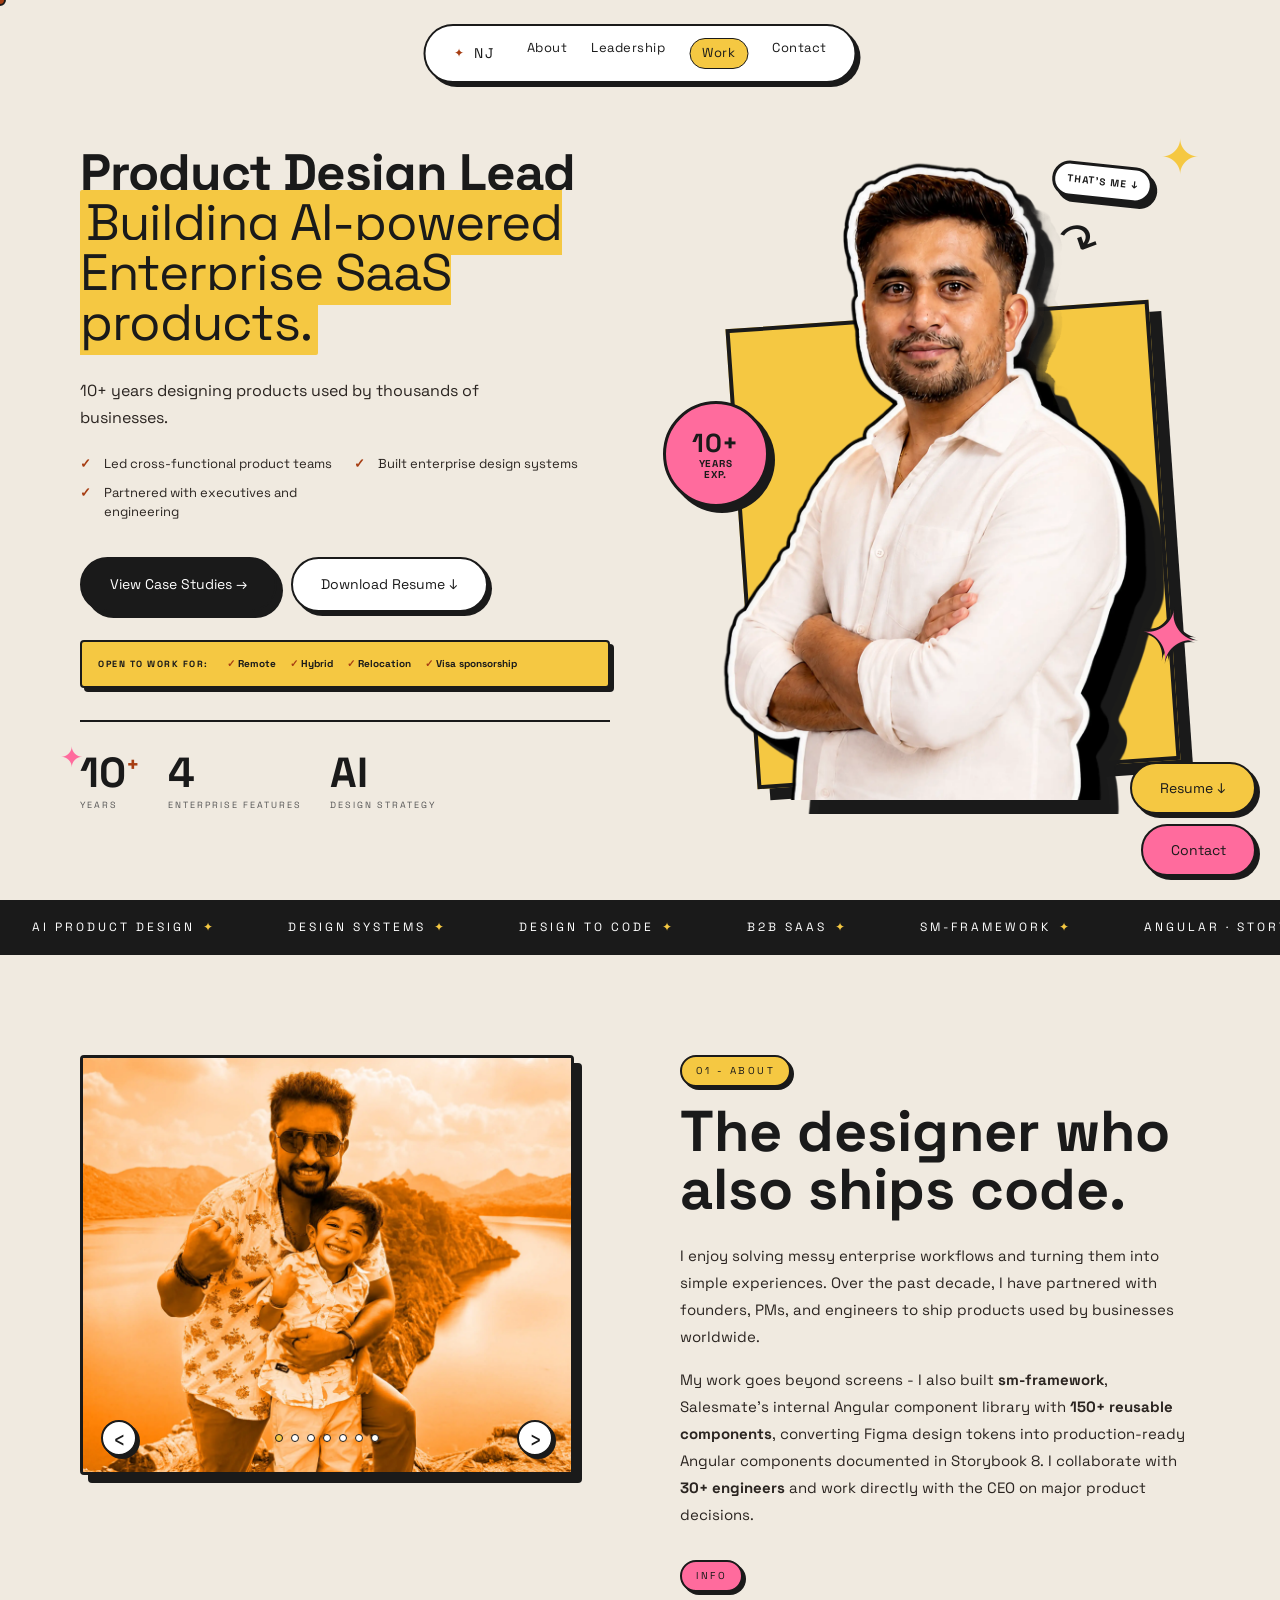
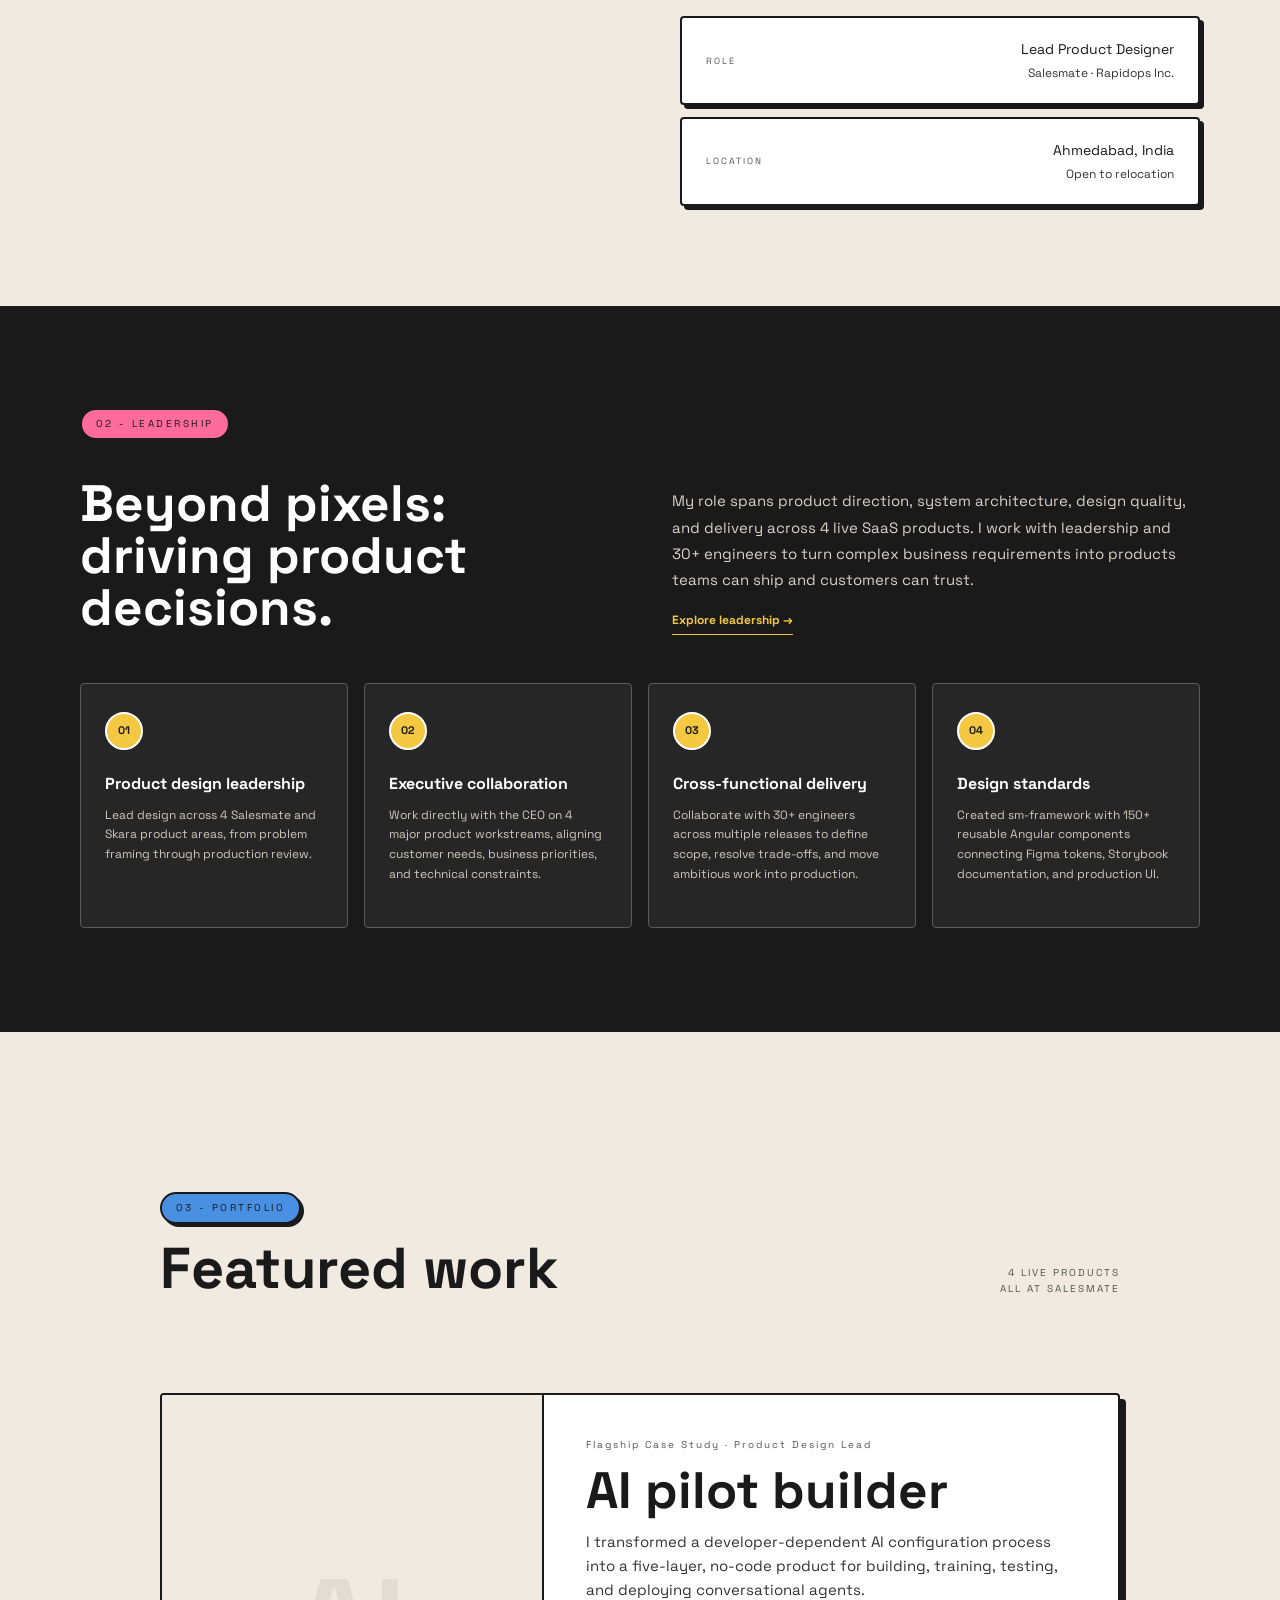
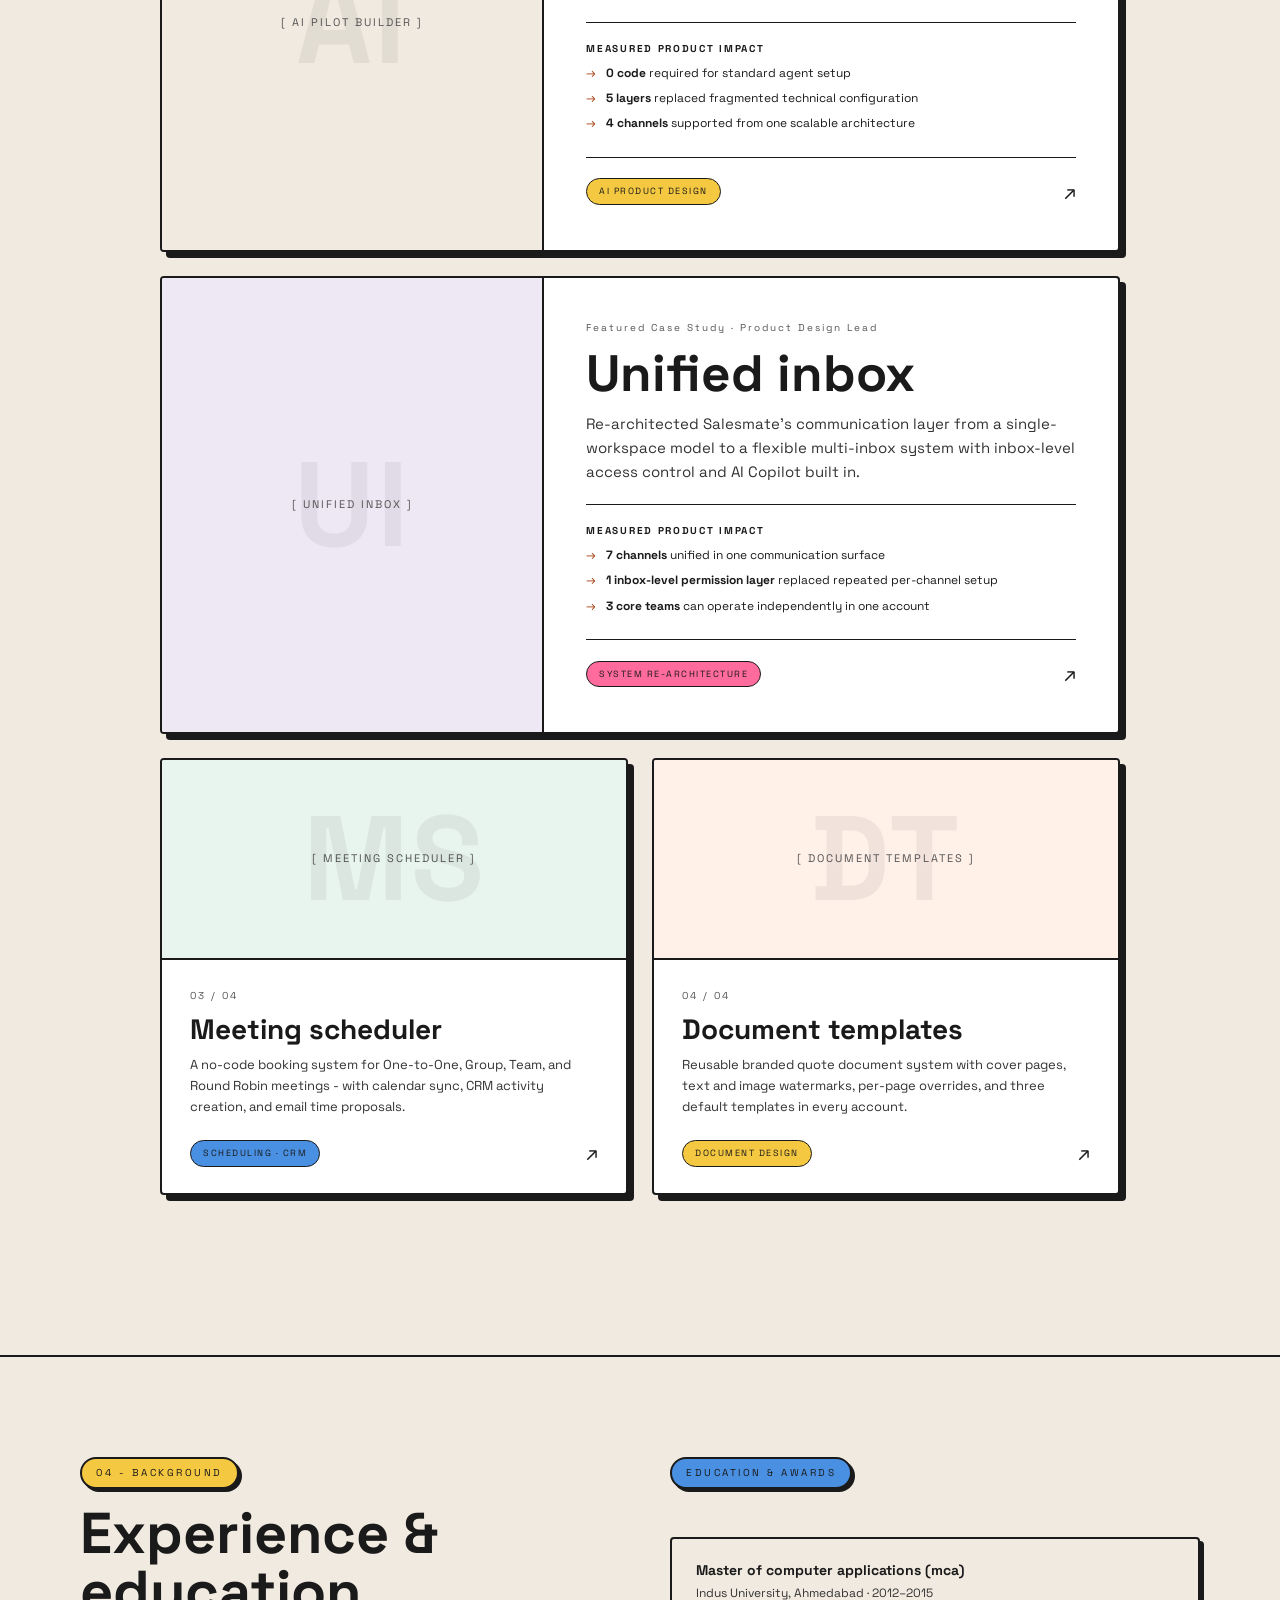
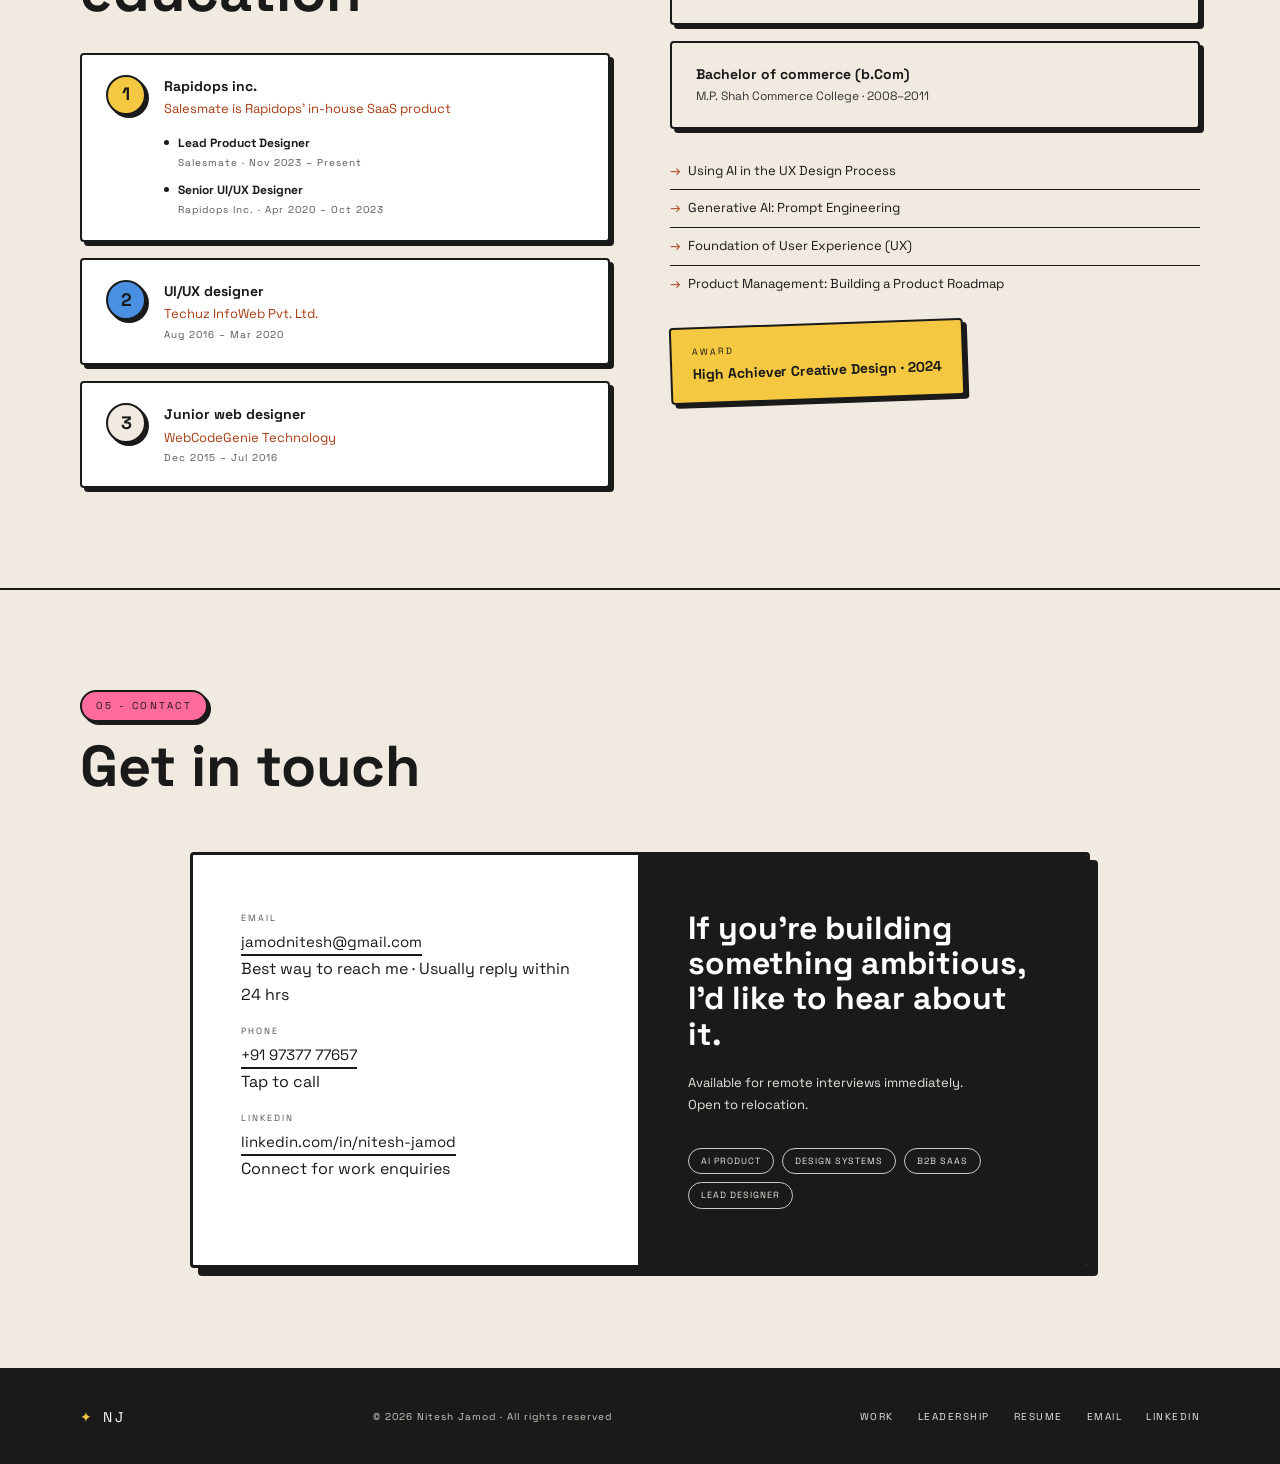
==== commit b128454e: "Improve portfolio UX and recruiter flow" ====
--- a/index.html
+++ b/index.html
@@ -44,9 +44,13 @@
     <a href="leadership.html">Leadership</a>
     <a href="#projects" class="active">Work</a>
     <a href="#contact">Contact</a>
-    <a href="output/pdf/Nitesh-Jamod-CV2026.pdf" class="nav-resume" download>Resume ↓</a>
   </div>
 </nav>
+
+<div class="floating-actions" data-preserve-case aria-label="Quick actions">
+  <a href="output/pdf/Nitesh-Jamod-CV2026.pdf" class="floating-action floating-action-resume" download>Resume ↓</a>
+  <a href="#contact" class="floating-action floating-action-call">Contact</a>
+</div>
 
 <!-- HERO -->
 <section id="hero">
@@ -54,27 +58,27 @@
   <div class="hero-deco-star s2">✦</div>
 
   <div class="hero-left">
-    <h1 class="hero-title hero-title-recruiter">Product Design Lead <span aria-hidden="true">|</span><br><span class="hl-yellow">AI, SaaS &amp; Product Strategy</span></h1>
+    <h1 class="hero-title hero-title-recruiter" data-preserve-case>Product Design Lead<br><span class="hl-yellow">Building AI-powered Enterprise SaaS products.</span></h1>
     <p class="hero-body">
-      I help SaaS companies transform complex workflows into scalable AI-powered products. Over 10+ years, I have led the design of CRM, automation, and AI solutions used by growing businesses worldwide.
+      10+ years designing products used by thousands of businesses.
     </p>
     <ul class="hero-proof" aria-label="Experience highlights">
-      <li>10+ years of product design experience</li>
-      <li>Enterprise SaaS, CRM, and AI products</li>
-      <li>Design systems and product strategy</li>
+      <li>Led cross-functional product teams</li>
+      <li>Built enterprise design systems</li>
+      <li>Partnered with executives and engineering</li>
     </ul>
-    <div class="hero-ctas">
+    <div class="hero-ctas" data-preserve-case>
       <a href="#projects" class="btn-primary">View Case Studies →</a>
       <a href="output/pdf/Nitesh-Jamod-CV2026.pdf" class="btn-secondary" download>Download Resume ↓</a>
     </div>
     <div class="hero-availability" aria-label="Work authorization and availability">
-      <strong>Available for:</strong>
+      <strong>Open to work for:</strong>
       <span>✓ Remote</span><span>✓ Hybrid</span><span>✓ Relocation</span><span>✓ Visa sponsorship</span>
     </div>
     <div class="hero-stats">
-      <div class="hstat"><div class="hstat-n">10<sup>+</sup></div><div class="hstat-l">Years in product design</div></div>
-      <div class="hstat"><div class="hstat-n">4</div><div class="hstat-l">Shipped SaaS case studies</div></div>
-      <div class="hstat"><div class="hstat-n">AI</div><div class="hstat-l">Product strategy to delivery</div></div>
+      <div class="hstat"><div class="hstat-n">10<sup>+</sup></div><div class="hstat-l">Years</div></div>
+      <div class="hstat"><div class="hstat-n">4</div><div class="hstat-l">Enterprise features</div></div>
+      <div class="hstat"><div class="hstat-n">AI</div><div class="hstat-l">Design strategy</div></div>
     </div>
   </div>
 
@@ -134,10 +138,10 @@
     <span class="s-label yellow">01 - About</span>
     <h2 class="s-title" style="margin-bottom:24px">The designer who also ships code.</h2>
     <p style="font-size:15px;color:#2A2420;line-height:1.8;margin-bottom:16px">
-      Product Designer with <strong>~10 years of experience</strong> in B2B SaaS, CRM, and AI product design. Currently at <strong>Salesmate</strong> (via Rapidops Inc.), leading design across the CRM and the Skara AI Agents platform.
+      I enjoy solving messy enterprise workflows and turning them into simple experiences. Over the past decade, I have partnered with founders, PMs, and engineers to ship products used by businesses worldwide.
     </p>
     <p style="font-size:15px;color:#2A2420;line-height:1.8;margin-bottom:32px">
-      My work goes beyond screens - I also built <strong>sm-framework</strong>, Salesmate's internal Angular component library, converting Figma design tokens into production-ready Angular components documented in Storybook 8. I work directly with the CEO on major product decisions.
+      My work goes beyond screens - I also built <strong>sm-framework</strong>, Salesmate's internal Angular component library with <strong>150+ reusable components</strong>, converting Figma design tokens into production-ready Angular components documented in Storybook 8. I collaborate with <strong>30+ engineers</strong> and work directly with the CEO on major product decisions.
     </p>
     <span class="s-label pink" style="margin-bottom:24px">Info</span>
     <div style="display:flex;flex-direction:column;gap:12px">
@@ -157,14 +161,14 @@
 <section id="leadership">
   <div class="leadership-intro rv">
     <span class="s-label pink">02 - Leadership</span>
-    <h2 class="s-title">I lead the product, not just the pixels.</h2>
-    <div class="leadership-copy"><p>My role spans product direction, system architecture, design quality, and delivery. I work with leadership and cross-functional teams to turn complex business requirements into products teams can ship and customers can trust.</p><a href="leadership.html" class="leadership-page-link">Explore leadership →</a></div>
+    <h2 class="s-title">Beyond pixels: driving product decisions.</h2>
+    <div class="leadership-copy"><p>My role spans product direction, system architecture, design quality, and delivery across 4 live SaaS products. I work with leadership and 30+ engineers to turn complex business requirements into products teams can ship and customers can trust.</p><a href="leadership.html" class="leadership-page-link">Explore leadership →</a></div>
   </div>
   <div class="leadership-grid">
-    <article class="leadership-card rv"><span>01</span><h3>Product Design Leadership</h3><p>Lead design across Salesmate CRM and the Skara AI Agents platform, from problem framing through production review.</p></article>
-    <article class="leadership-card rv d1"><span>02</span><h3>Executive Collaboration</h3><p>Work directly with the CEO on major product decisions, aligning customer needs, business priorities, and technical constraints.</p></article>
-    <article class="leadership-card rv d2"><span>03</span><h3>Cross-functional Delivery</h3><p>Partner with Product, Engineering, and Marketing to define scope, resolve trade-offs, and move ambitious work into production.</p></article>
-    <article class="leadership-card rv d3"><span>04</span><h3>Design Standards</h3><p>Built sm-framework, the internal Angular component library that connects Figma tokens, Storybook documentation, and production UI.</p></article>
+    <article class="leadership-card rv"><span>01</span><h3>Product Design Leadership</h3><p>Lead design across 4 Salesmate and Skara product areas, from problem framing through production review.</p></article>
+    <article class="leadership-card rv d1"><span>02</span><h3>Executive Collaboration</h3><p>Work directly with the CEO on 4 major product workstreams, aligning customer needs, business priorities, and technical constraints.</p></article>
+    <article class="leadership-card rv d2"><span>03</span><h3>Cross-functional Delivery</h3><p>Collaborate with 30+ engineers across multiple releases to define scope, resolve trade-offs, and move ambitious work into production.</p></article>
+    <article class="leadership-card rv d3"><span>04</span><h3>Design Standards</h3><p>Created sm-framework with 150+ reusable Angular components connecting Figma tokens, Storybook documentation, and production UI.</p></article>
   </div>
 </section>
 
@@ -310,6 +314,11 @@
             <div class="ci-l">EMAIL</div>
             <a href="mailto:jamodnitesh@gmail.com" class="ci-v">jamodnitesh@gmail.com</a>
             <div class="ci-note">Best way to reach me · Usually reply within 24 hrs</div>
+          </div>
+          <div class="ci-row">
+            <div class="ci-l">PHONE</div>
+            <a href="tel:+919737777657" class="ci-v">+91 97377 77657</a>
+            <div class="ci-note">Tap to call</div>
           </div>
           <div class="ci-row">
             <div class="ci-l">LINKEDIN</div>
--- a/assets/css/styles.css
+++ b/assets/css/styles.css
@@ -43,6 +43,82 @@
   cursor: auto;
 }
 
+/* ── READING PROGRESS ────────────── */
+.reading-progress {
+  position:fixed;
+  top:0;
+  left:0;
+  right:0;
+  height:6px;
+  z-index:10000;
+  background:rgba(26,26,26,.16);
+  border-bottom:1px solid rgba(26,26,26,.28);
+  pointer-events:none;
+}
+.reading-progress-bar {
+  width:0;
+  height:100%;
+  background:var(--pink);
+  border-right:2px solid var(--black);
+  box-shadow:0 1px 0 rgba(0,0,0,.34);
+  transform-origin:left center;
+  transition:width .08s linear;
+}
+.case-side-nav {
+  position:fixed;
+  top:124px;
+  left:28px;
+  z-index:220;
+  width:184px;
+  display:flex;
+  flex-direction:column;
+  gap:6px;
+  padding-right:16px;
+  padding-bottom:18px;
+  padding-left:10px;
+  padding-top:10px;
+  background:rgba(255,255,255,.96);
+  border:2px solid var(--black);
+  border-radius:4px;
+  box-shadow:var(--shadow);
+  backdrop-filter:blur(10px);
+}
+.case-side-nav a {
+  position:relative;
+  display:block;
+  min-height:38px;
+  padding-right:14px;
+  padding-bottom:11px;
+  padding-left:10px;
+  padding-top:10px;
+  border-radius:3px;
+  color:var(--black);
+  font-size:12px;
+  line-height:1.25;
+  text-decoration:none;
+  transition:background .15s, color .15s, transform .15s;
+}
+.case-side-nav a:hover,
+.case-side-nav a.is-active {
+  background:var(--pink);
+  color:var(--black);
+  transform:translateX(2px);
+  padding-left:10px;
+  padding-top:10px;
+}
+.case-anchor {
+  display:block;
+  position:relative;
+  top:-132px;
+  visibility:hidden;
+}
+
+@media (max-width: 1200px) {
+  .case-side-nav {
+    display:none;
+  }
+}
+
 /* ── CURSOR ─────────────────────── */
 .cur { position:fixed; z-index:9999; pointer-events:none; width:12px; height:12px; background:var(--orange); border:2px solid var(--black); border-radius:50%; transform:translate(-50%,-50%); transition:width .15s, height .15s, background .15s; }
 .cur.big { width:40px; height:40px; background:rgba(232,98,42,.15); }
@@ -67,6 +143,46 @@
 .nav-hire { font-size:13px; font-weight:400; background:var(--black); color:var(--white); padding:8px 20px; border-radius:99px; text-decoration:none; border:2px solid var(--black); transition:transform .15s, box-shadow .15s; box-shadow:var(--shadow); }
 .nav-hire:hover { transform:translate(-2px,-2px); box-shadow:var(--shadow-lg); }
 .nav-hire:active { transform:translate(2px,2px); box-shadow:none; }
+.floating-actions {
+  position:fixed;
+  right:24px;
+  bottom:24px;
+  z-index:900;
+  display:flex;
+  flex-direction:column;
+  align-items:flex-end;
+  gap:10px;
+}
+.floating-action {
+  display:inline-flex;
+  align-items:center;
+  justify-content:center;
+  min-height:52px;
+  padding:14px 28px;
+  border:2px solid var(--black);
+  border-radius:99px;
+  box-shadow:var(--shadow);
+  color:var(--black);
+  font-family:'Space Grotesk', sans-serif;
+  font-size:14px;
+  line-height:1;
+  font-weight:400;
+  letter-spacing:0;
+  text-decoration:none;
+  text-transform:none;
+  white-space:nowrap;
+  transition:transform .15s, box-shadow .15s;
+}
+.floating-action:hover {
+  transform:translate(-2px,-2px);
+  box-shadow:var(--shadow-lg);
+}
+.floating-action-resume {
+  background:var(--yellow);
+}
+.floating-action-call {
+  background:var(--pink);
+}
 
 /* ── HERO ─────────────────────────── */
 #hero {
@@ -376,8 +492,9 @@
 
 /* ── LEADERSHIP ──────────────────── */
 #leadership { max-width:none; padding:100px 80px; background:var(--black); color:var(--white); border-top:2px solid var(--black); border-bottom:2px solid var(--black); }
-.leadership-intro { max-width:1140px; margin:0 auto 48px; display:grid; grid-template-columns:minmax(200px,.65fr) 1.2fr; gap:22px 48px; align-items:end; }
+.leadership-intro { max-width:1140px; margin:0 auto 48px; display:grid; grid-template-columns:minmax(460px,1fr) 1fr; gap:22px 64px; align-items:end; }
 .leadership-intro .s-label { grid-column:1 / -1; color:var(--black); justify-self:start; }
+.leadership-intro .s-title { max-width:720px; font-size:clamp(42px,4vw,58px); line-height:1.02; }
 .leadership-intro p { color:#D8D3CA; font-size:15px; line-height:1.75; max-width:600px; }
 .leadership-copy { max-width:600px; }
 .leadership-page-link { display:inline-block; color:var(--yellow); font-size:12px; font-weight:700; text-decoration:none; border-bottom:1.5px solid var(--yellow); margin-top:18px; padding-bottom:3px; }
@@ -4171,3 +4288,99 @@
 /* WCAG AA contrast corrections for small text. */
 body.page-ai-pilot-case-study-final .persona-row-label { color:#5E5751 !important; }
 .leadership-impact-grid article:first-child > span { color:#7A2E0D; }
+
+/* Case-study resets appear later than the shared nav styles, so keep these overrides last. */
+body.page-ai-pilot-case-study-final .case-side-nav,
+body.page-document-templates-case-study .case-side-nav,
+body.page-meeting-scheduler-case-study .case-side-nav,
+body.page-unified-inbox-v2 .case-side-nav {
+  padding-top:10px !important;
+  padding-left:10px !important;
+  padding-right:16px !important;
+  padding-bottom:18px !important;
+}
+
+body.page-ai-pilot-case-study-final .case-side-nav a,
+body.page-document-templates-case-study .case-side-nav a,
+body.page-meeting-scheduler-case-study .case-side-nav a,
+body.page-unified-inbox-v2 .case-side-nav a {
+  padding-top:10px !important;
+  padding-left:10px !important;
+  padding-right:14px !important;
+  padding-bottom:11px !important;
+}
+
+body.page-ai-pilot-case-study-final .case-side-nav a:hover,
+body.page-ai-pilot-case-study-final .case-side-nav a.is-active,
+body.page-document-templates-case-study .case-side-nav a:hover,
+body.page-document-templates-case-study .case-side-nav a.is-active,
+body.page-meeting-scheduler-case-study .case-side-nav a:hover,
+body.page-meeting-scheduler-case-study .case-side-nav a.is-active,
+body.page-unified-inbox-v2 .case-side-nav a:hover,
+body.page-unified-inbox-v2 .case-side-nav a.is-active {
+  padding-top:10px !important;
+  padding-left:10px !important;
+}
+
+body[class] .floating-actions {
+  position:fixed !important;
+  right:24px !important;
+  bottom:24px !important;
+  z-index:900 !important;
+  display:flex !important;
+  flex-direction:column !important;
+  align-items:flex-end !important;
+  gap:10px !important;
+  margin:0 !important;
+  padding:0 !important;
+}
+
+body[class] .floating-action {
+  display:inline-flex !important;
+  align-items:center !important;
+  justify-content:center !important;
+  min-height:52px !important;
+  padding:14px 28px !important;
+  border:2px solid #1A1A1A !important;
+  border-radius:99px !important;
+  box-shadow:4px 4px 0 #1A1A1A !important;
+  color:#1A1A1A !important;
+  font-family:'Space Grotesk', sans-serif !important;
+  font-size:14px !important;
+  line-height:1 !important;
+  font-weight:400 !important;
+  letter-spacing:0 !important;
+  text-decoration:none !important;
+  text-transform:none !important;
+  white-space:nowrap !important;
+  transition:transform .15s, box-shadow .15s !important;
+}
+
+body[class] .floating-action:hover {
+  transform:translate(-2px,-2px) !important;
+  box-shadow:6px 6px 0 #1A1A1A !important;
+}
+
+body[class] .floating-action-resume {
+  background:#F5C842 !important;
+}
+
+body[class] .floating-action-call {
+  background:#FF6B9D !important;
+}
+
+@media(max-width:600px) {
+  .floating-actions,
+  body[class] .floating-actions {
+    right:14px !important;
+    bottom:14px !important;
+    gap:8px !important;
+  }
+
+  .floating-action,
+  body[class] .floating-action {
+    min-height:48px !important;
+    padding:12px 20px !important;
+    font-size:14px !important;
+  }
+}
